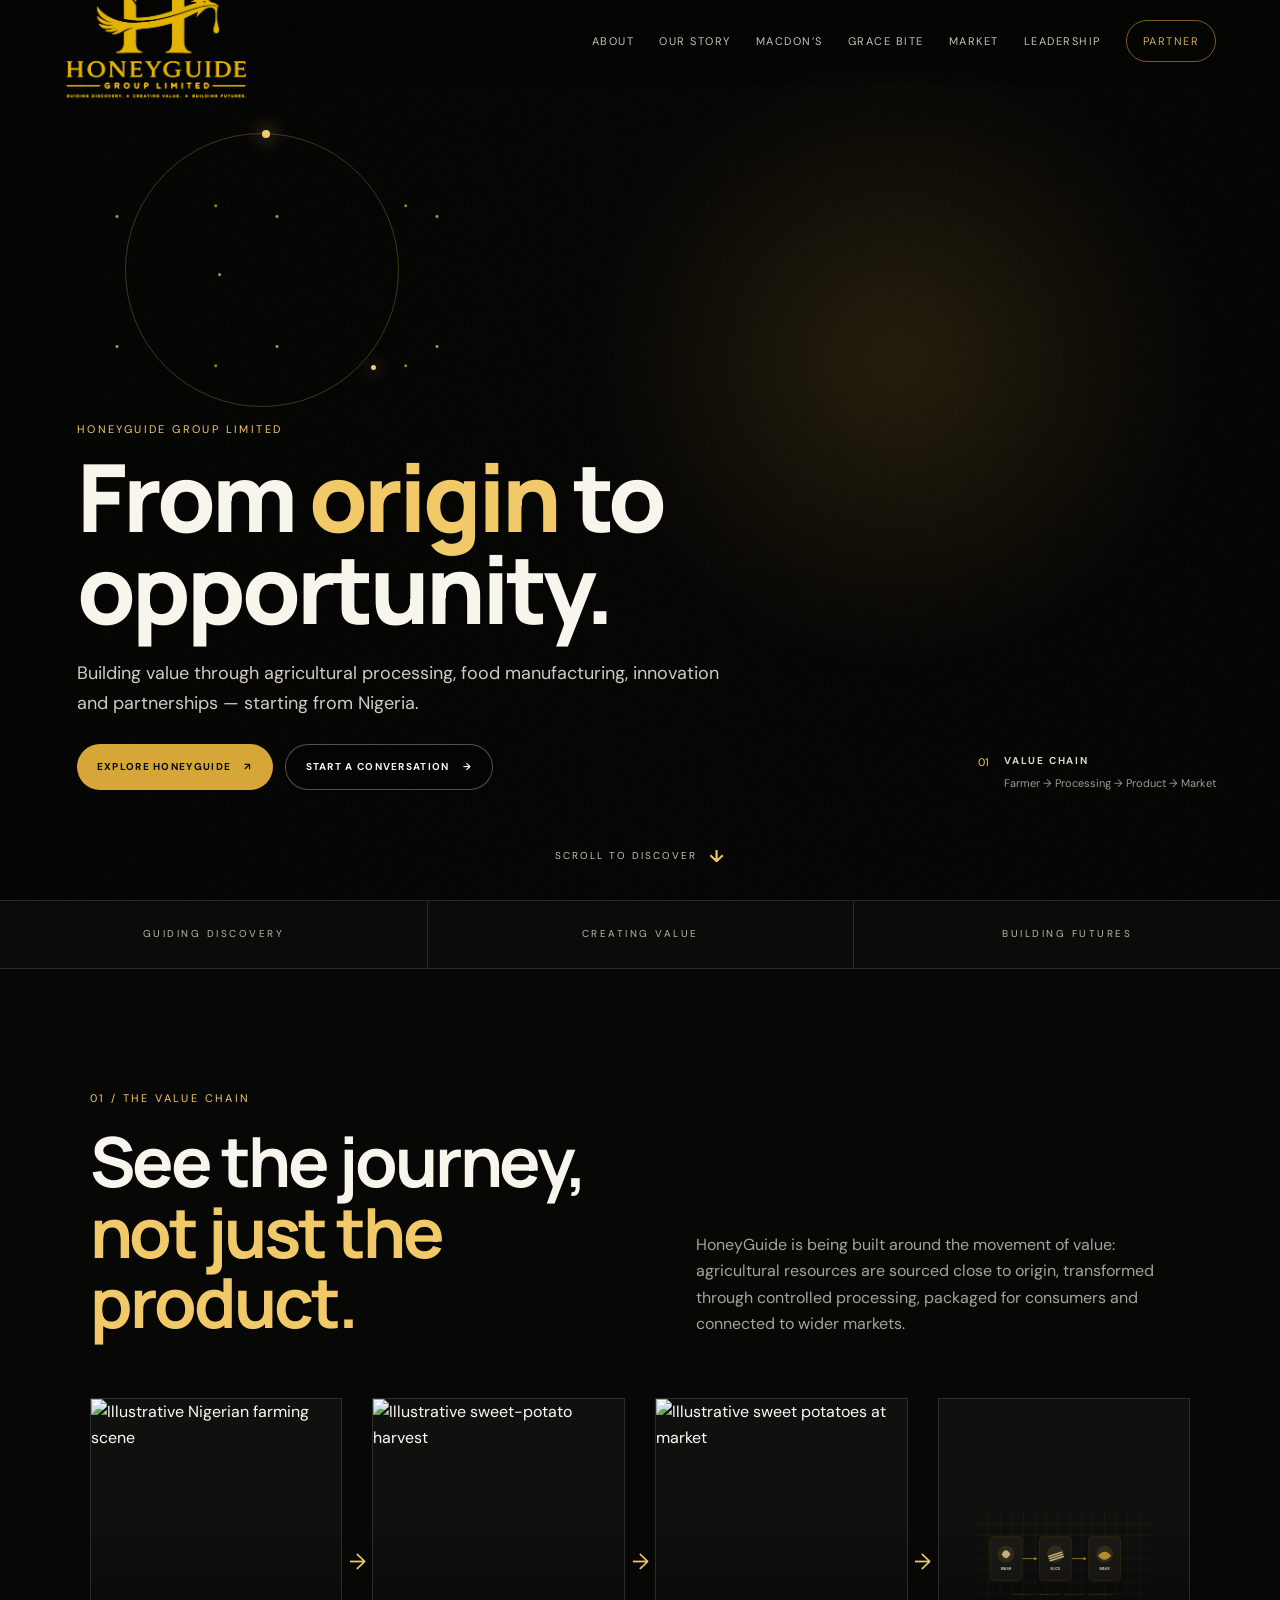
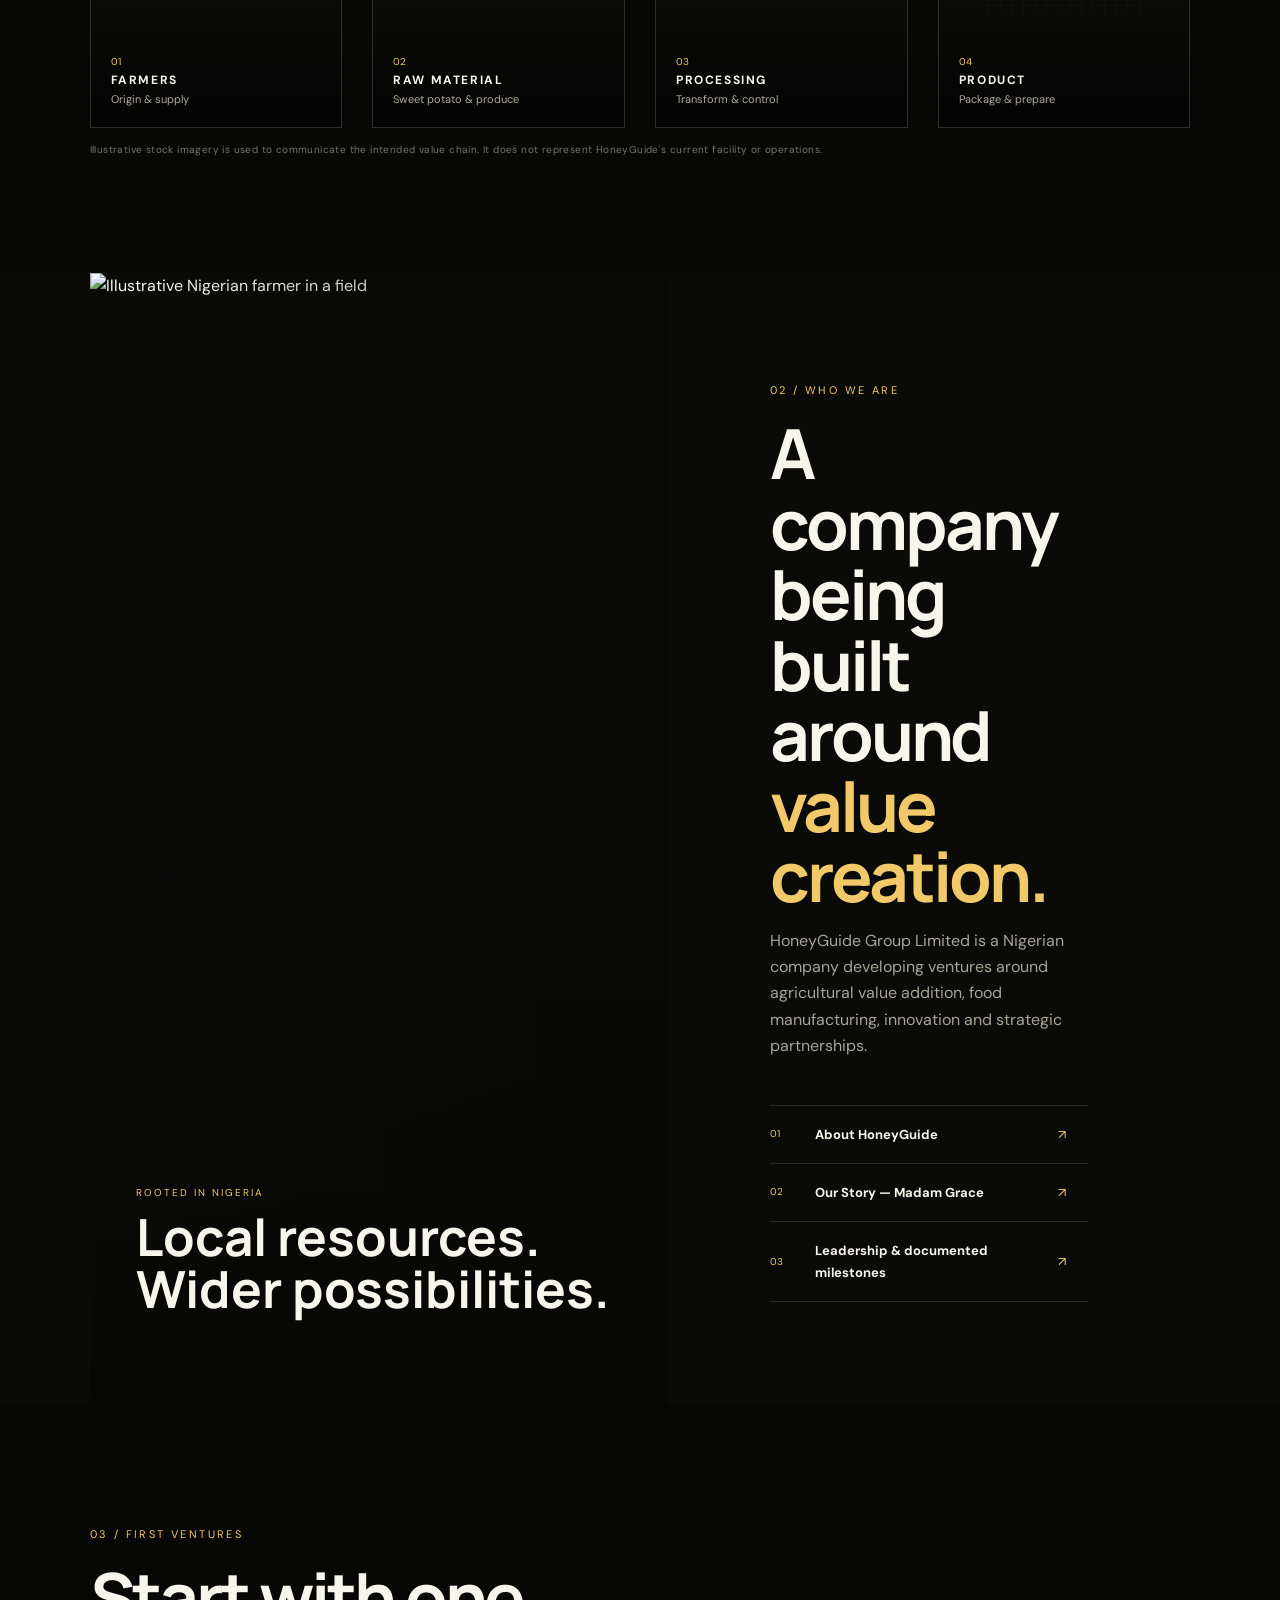
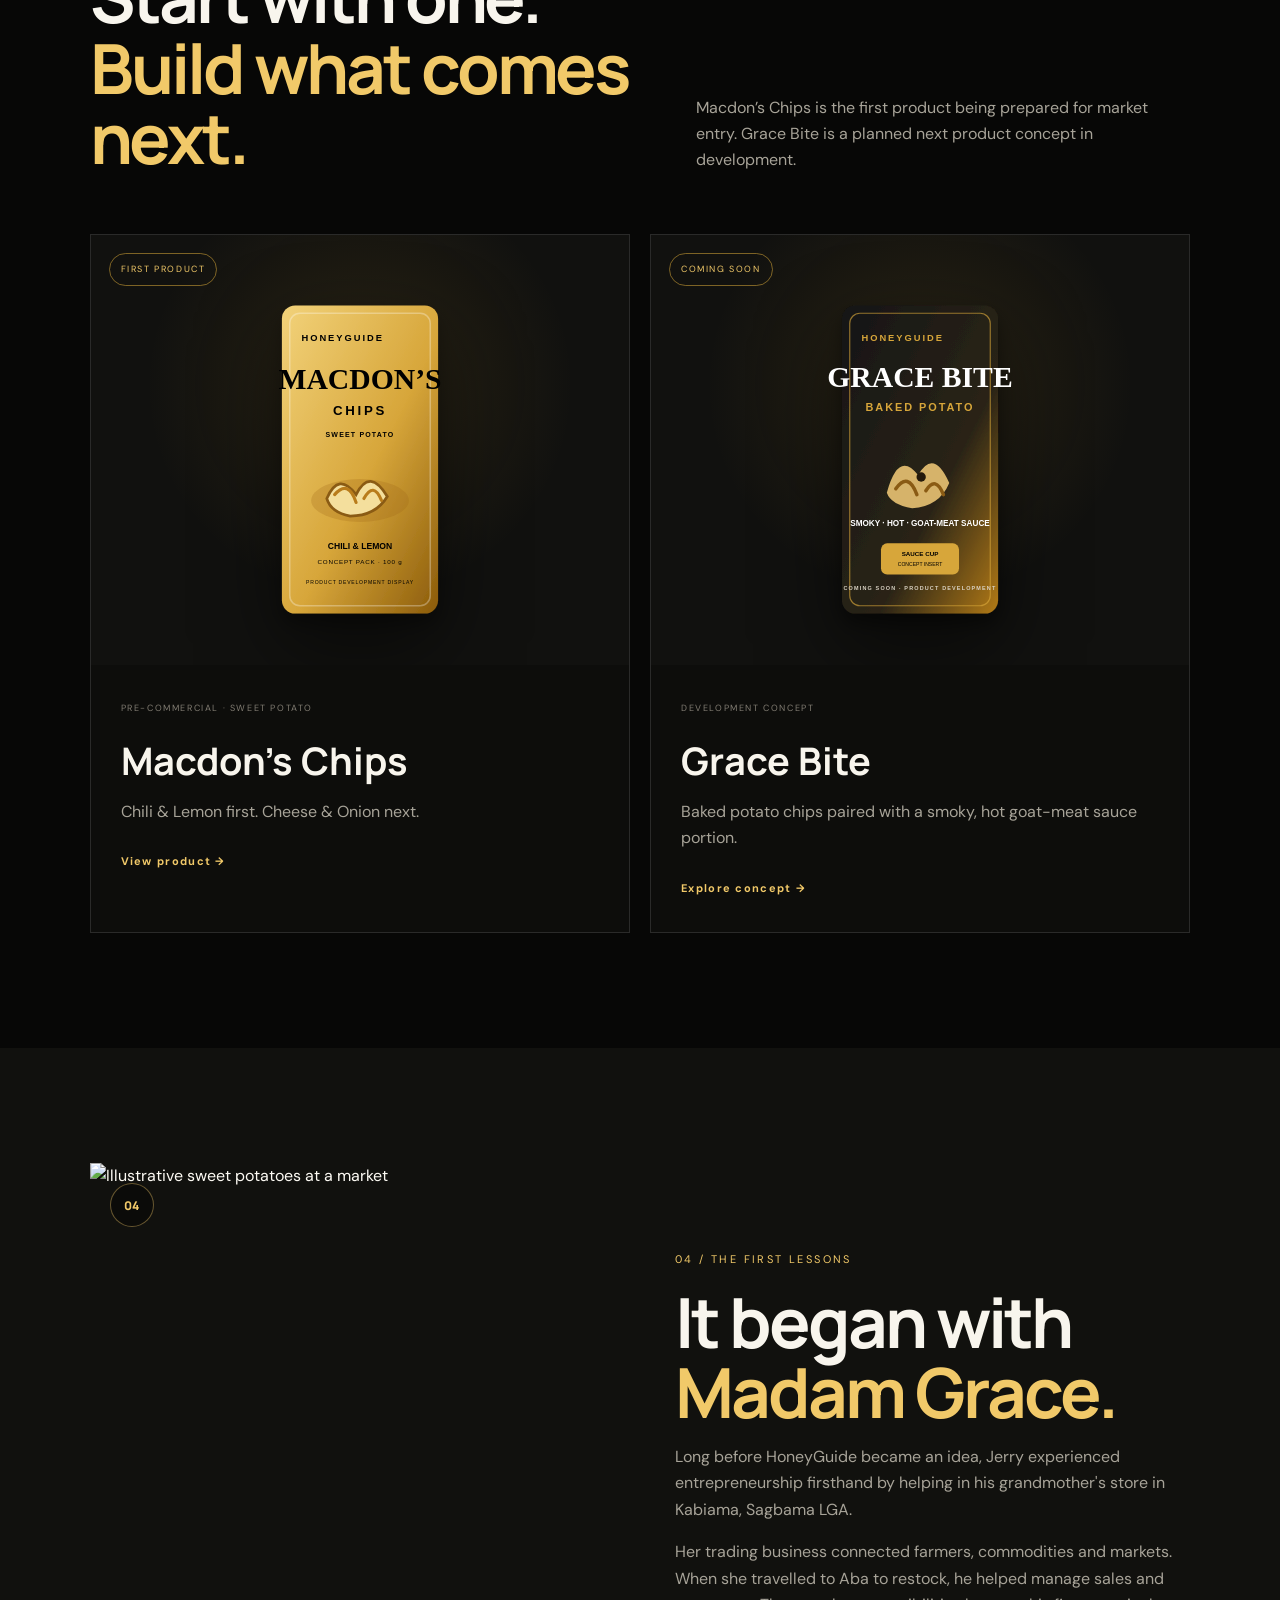
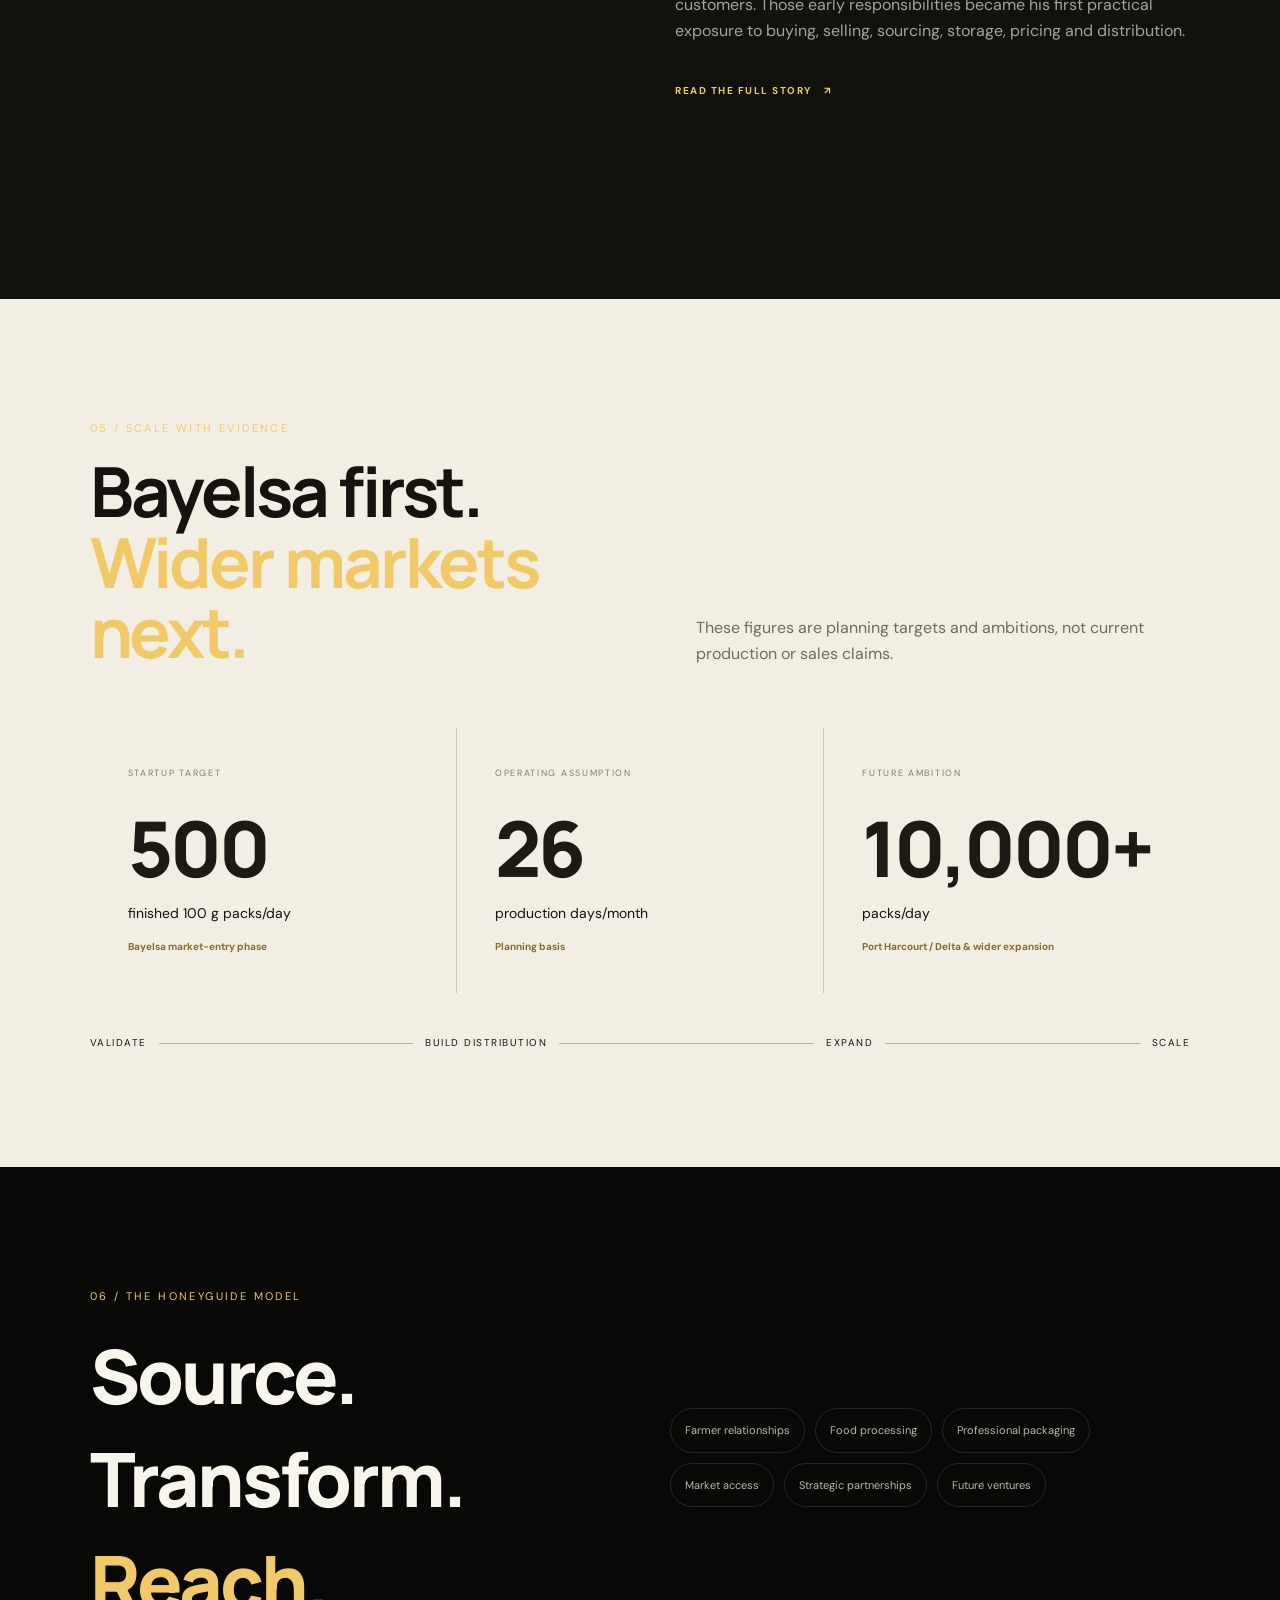
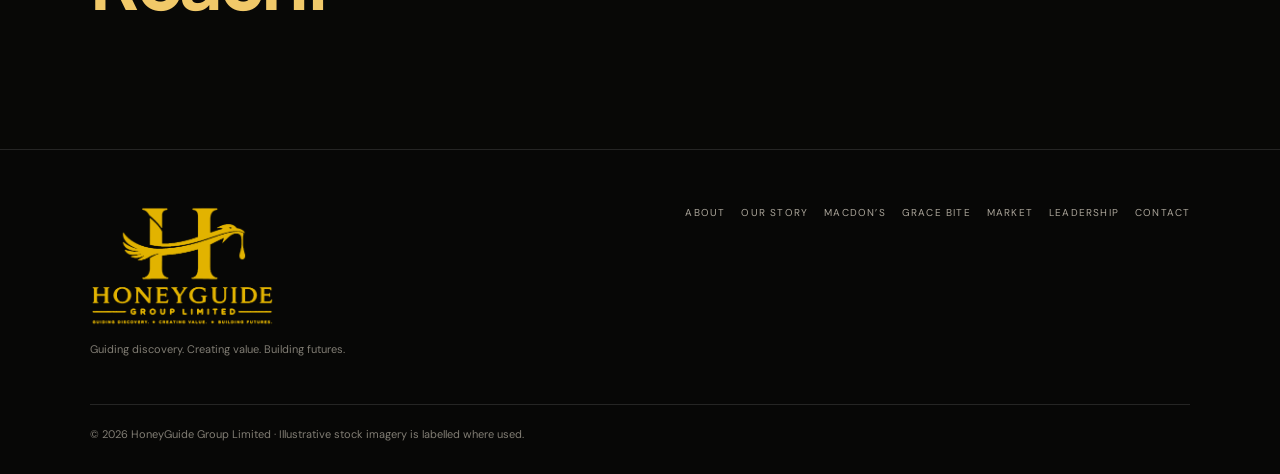
==== index.html @ 980531fb "Add files via upload" ====
<!doctype html>
<html lang="en">
<head>
<meta charset="utf-8"><meta name="viewport" content="width=device-width,initial-scale=1">
<meta name="theme-color" content="#070706">
<meta name="description" content="HoneyGuide Group Limited — agricultural value addition, food manufacturing, innovation and strategic partnerships from Nigeria.">
<title>HoneyGuide Group Limited | Guiding Discovery. Creating Value.</title>
<link rel="preconnect" href="https://fonts.googleapis.com"><link rel="preconnect" href="https://fonts.gstatic.com" crossorigin>
<link href="https://fonts.googleapis.com/css2?family=DM+Sans:wght@400;500;600;700&family=Manrope:wght@500;600;700;800&display=swap" rel="stylesheet">
<link rel="stylesheet" href="style.css"><script defer src="script.js"></script>
</head>
<body>
<div class="progress" id="progress"></div>
<header class="site-header">
  <a class="brand" href="index.html" aria-label="HoneyGuide Group home"><img src="assets/honeyguide-logo-transparent.png" alt="HoneyGuide Group logo"></a>
  <button class="menu-toggle" aria-expanded="false" aria-controls="mainNav"><span></span><span></span><span></span><b>Menu</b></button>
  <nav id="mainNav" class="nav">
    <a href="pages/about.html">About</a><a href="pages/story.html">Our Story</a><a href="pages/macdons.html">Macdon’s</a><a href="pages/grace-bite.html">Grace Bite</a><a href="pages/market.html">Market</a><a href="pages/leadership.html">Leadership</a><a class="nav-cta" href="pages/contact.html">Partner</a>
  </nav>
</header>
<main>
<section class="hero" id="home">
  <video class="hero-video" autoplay muted loop playsinline poster="https://images.pexels.com/photos/9798994/pexels-photo-9798994.jpeg?auto=compress&cs=tinysrgb&w=1600"><source src="https://videos.pexels.com/video-files/6280678/6280678-uhd_3840_2160_30fps.mp4" type="video/mp4"></video>
  <div class="hero-video-overlay"></div><div class="hero-grain"></div>
  <div class="hero-content">
    <div class="hero-logo-stage" aria-label="HoneyGuide logo animation">
      <div class="logo-particles"></div><div class="logo-ring"></div>
      <img class="hero-logo" src="assets/honeyguide-logo-transparent.png" alt="HoneyGuide Group">
      <div class="logo-shine"></div>
    </div>
    <div class="hero-kicker">HONEYGUIDE GROUP LIMITED</div>
    <h1>From <span>origin</span> to opportunity.</h1>
    <p>Building value through agricultural processing, food manufacturing, innovation and partnerships — starting from Nigeria.</p>
    <div class="hero-actions"><a class="btn btn-gold" href="pages/about.html">Explore HoneyGuide <b>↗</b></a><a class="btn btn-outline" href="pages/contact.html">Start a conversation <b>→</b></a></div>
  </div>
  <div class="hero-side-note"><span>01</span><div><b>VALUE CHAIN</b><small>Farmer → Processing → Product → Market</small></div></div>
  <a class="scroll-cue" href="#value-chain">Scroll to discover <b>↓</b></a>
</section>

<section class="intro-strip">
  <div class="strip-word">GUIDING DISCOVERY</div><div class="strip-word">CREATING VALUE</div><div class="strip-word">BUILDING FUTURES</div>
</section>

<section class="section value-chain" id="value-chain">
  <div class="section-head"><div><span class="eyebrow">01 / THE VALUE CHAIN</span><h2>See the journey,<br><em>not just the product.</em></h2></div><p>HoneyGuide is being built around the movement of value: agricultural resources are sourced close to origin, transformed through controlled processing, packaged for consumers and connected to wider markets.</p></div>
  <div class="image-flow">
    <article class="flow-card"><img src="https://images.pexels.com/photos/14314165/pexels-photo-14314165.jpeg?auto=compress&cs=tinysrgb&w=1600" alt="Illustrative Nigerian farming scene"><div class="flow-label"><span>01</span><b>FARMERS</b><small>Origin & supply</small></div></article>
    <div class="flow-arrow">→</div>
    <article class="flow-card"><img src="https://images.pexels.com/photos/9798994/pexels-photo-9798994.jpeg?auto=compress&cs=tinysrgb&w=1600" alt="Illustrative sweet-potato harvest"><div class="flow-label"><span>02</span><b>RAW MATERIAL</b><small>Sweet potato & produce</small></div></article>
    <div class="flow-arrow">→</div>
    <article class="flow-card"><img src="https://images.pexels.com/photos/36096910/pexels-photo-36096910.jpeg?auto=compress&cs=tinysrgb&w=1600" alt="Illustrative sweet potatoes at market"><div class="flow-label"><span>03</span><b>PROCESSING</b><small>Transform & control</small></div></article>
    <div class="flow-arrow">→</div>
    <article class="flow-card process-art"><img src="assets/process-line.svg" alt="HoneyGuide illustrative processing pathway"><div class="flow-label"><span>04</span><b>PRODUCT</b><small>Package & prepare</small></div></article>
  </div>
  <div class="image-note">Illustrative stock imagery is used to communicate the intended value chain. It does not represent HoneyGuide's current facility or operations.</div>
</section>

<section class="section dark-split">
  <div class="photo-panel"><img src="https://images.pexels.com/photos/34411658/pexels-photo-34411658.jpeg?auto=compress&cs=tinysrgb&w=1600" alt="Illustrative Nigerian farmer in a field"><div class="photo-shade"></div><div class="photo-caption"><span>ROOTED IN NIGERIA</span><strong>Local resources.<br>Wider possibilities.</strong></div></div>
  <div class="split-copy"><span class="eyebrow">02 / WHO WE ARE</span><h2>A company being built around <em>value creation.</em></h2><p>HoneyGuide Group Limited is a Nigerian company developing ventures around agricultural value addition, food manufacturing, innovation and strategic partnerships.</p><div class="mini-links"><a href="pages/about.html"><span>01</span><b>About HoneyGuide</b><i>↗</i></a><a href="pages/story.html"><span>02</span><b>Our Story — Madam Grace</b><i>↗</i></a><a href="pages/leadership.html"><span>03</span><b>Leadership & documented milestones</b><i>↗</i></a></div></div>
</section>

<section class="section venture-preview">
  <div class="section-head"><div><span class="eyebrow">03 / FIRST VENTURES</span><h2>Start with one.<br><em>Build what comes next.</em></h2></div><p>Macdon’s Chips is the first product being prepared for market entry. Grace Bite is a planned next product concept in development.</p></div>
  <div class="venture-grid">
    <a class="venture-card macdon" href="pages/macdons.html"><div class="venture-media"><img src="assets/macdons-pack.svg" alt="Macdon’s Chips sweet-potato concept pack"><span>FIRST PRODUCT</span></div><div class="venture-body"><small>PRE-COMMERCIAL · SWEET POTATO</small><h3>Macdon’s Chips</h3><p>Chili & Lemon first. Cheese & Onion next.</p><b>View product →</b></div></a>
    <a class="venture-card grace" href="pages/grace-bite.html"><div class="venture-media"><img src="assets/grace-bite-pack.svg" alt="Grace Bite baked potato and smoky hot goat-meat sauce concept"><span>COMING SOON</span></div><div class="venture-body"><small>DEVELOPMENT CONCEPT</small><h3>Grace Bite</h3><p>Baked potato chips paired with a smoky, hot goat-meat sauce portion.</p><b>Explore concept →</b></div></a>
  </div>
</section>

<section class="section story-preview">
  <div class="story-photo"><img src="https://images.pexels.com/photos/36096910/pexels-photo-36096910.jpeg?auto=compress&cs=tinysrgb&w=1600" alt="Illustrative sweet potatoes at a market"><div class="story-number">04</div></div>
  <div class="story-preview-copy"><span class="eyebrow">04 / THE FIRST LESSONS</span><h2>It began with <em>Madam Grace.</em></h2><p>Long before HoneyGuide became an idea, Jerry experienced entrepreneurship firsthand by helping in his grandmother's store in Kabiama, Sagbama LGA.</p><p>Her trading business connected farmers, commodities and markets. When she travelled to Aba to restock, he helped manage sales and customers. Those early responsibilities became his first practical exposure to buying, selling, sourcing, storage, pricing and distribution.</p><a class="text-link" href="pages/story.html">Read the full story <b>↗</b></a></div>
</section>

<section class="section scale-section">
  <div class="section-head"><div><span class="eyebrow">05 / SCALE WITH EVIDENCE</span><h2>Bayelsa first.<br><em>Wider markets next.</em></h2></div><p>These figures are planning targets and ambitions, not current production or sales claims.</p></div>
  <div class="metrics"><div><small>STARTUP TARGET</small><strong>500</strong><span>finished 100 g packs/day</span><b>Bayelsa market-entry phase</b></div><div><small>OPERATING ASSUMPTION</small><strong>26</strong><span>production days/month</span><b>Planning basis</b></div><div><small>FUTURE AMBITION</small><strong>10,000+</strong><span>packs/day</span><b>Port Harcourt / Delta & wider expansion</b></div></div>
  <div class="scale-rail"><span>Validate</span><i></i><span>Build distribution</span><i></i><span>Expand</span><i></i><span>Scale</span></div>
</section>

<section class="section impact-band">
  <div><span class="eyebrow">06 / THE HONEYGUIDE MODEL</span><h2>Source. Transform. <em>Reach.</em></h2></div>
  <div class="impact-points"><span>Farmer relationships</span><span>Food processing</span><span>Professional packaging</span><span>Market access</span><span>Strategic partnerships</span><span>Future ventures</span></div>
</section>
</main>
<footer class="footer"><div><img src="assets/honeyguide-logo-transparent.png" alt="HoneyGuide Group"><p>Guiding discovery. Creating value. Building futures.</p></div><nav><a href="pages/about.html">About</a><a href="pages/story.html">Our Story</a><a href="pages/macdons.html">Macdon’s</a><a href="pages/grace-bite.html">Grace Bite</a><a href="pages/market.html">Market</a><a href="pages/leadership.html">Leadership</a><a href="pages/contact.html">Contact</a></nav><small>© 2026 HoneyGuide Group Limited · Illustrative stock imagery is labelled where used.</small></footer>
</body></html>
---- style.css ----
:root{--black:#070706;--black2:#0d0d0b;--gold:#d6a638;--gold2:#f1c969;--cream:#f3eee3;--muted:#a7a398;--line:rgba(255,255,255,.12);--sans:'DM Sans',Arial,sans-serif;--display:'Manrope',Arial,sans-serif}*{box-sizing:border-box}html{scroll-behavior:smooth;overflow-x:hidden}body{margin:0;background:var(--black);color:#f8f5ed;font-family:var(--sans);line-height:1.65;overflow-x:hidden}body:has(.hero){min-width:320px}a{color:inherit;text-decoration:none}img,video{max-width:100%;display:block}.progress{position:fixed;z-index:100;top:0;left:0;width:0;height:2px;background:var(--gold2)}.site-header{position:fixed;z-index:90;inset:0 0 auto;height:82px;padding:14px clamp(20px,5vw,80px);display:flex;align-items:center;justify-content:space-between;background:linear-gradient(180deg,rgba(4,4,3,.94),rgba(4,4,3,.52),transparent);backdrop-filter:blur(10px)}.brand{display:flex;align-items:center}.brand img{width:185px;height:auto;filter:brightness(0) saturate(100%) invert(71%) sepia(58%) saturate(710%) hue-rotate(2deg) brightness(91%)}.nav{display:flex;align-items:center;gap:25px;font-size:11px;letter-spacing:1.5px;text-transform:uppercase}.nav a{color:#e8e2d6;opacity:.86;transition:.25s}.nav a:hover{color:var(--gold2);opacity:1}.nav-cta{border:1px solid rgba(214,166,56,.65);padding:11px 16px;border-radius:999px;color:var(--gold2)!important}.menu-toggle{display:none;background:transparent;border:0;color:#fff}.menu-toggle span{display:block;width:25px;height:2px;background:#fff;margin:5px}.menu-toggle b{font:500 10px var(--sans);letter-spacing:1px;text-transform:uppercase}.hero{min-height:100svh;position:relative;display:grid;place-items:center;overflow:hidden;background:#050504}.hero-video{position:absolute;inset:0;width:100%;height:100%;object-fit:cover;filter:brightness(.42) saturate(.65) contrast(1.1);transform:scale(1.04);animation:heroZoom 16s ease-in-out infinite alternate}.hero-video-overlay{position:absolute;inset:0;background:radial-gradient(circle at 70% 40%,rgba(214,166,56,.15),transparent 30%),linear-gradient(90deg,rgba(4,4,3,.92),rgba(4,4,3,.56) 48%,rgba(4,4,3,.78));}.hero-grain{position:absolute;inset:0;opacity:.12;background-image:url("data:image/svg+xml,%3Csvg xmlns='http://www.w3.org/2000/svg' width='120' height='120'%3E%3Cfilter id='n'%3E%3CfeTurbulence baseFrequency='.75' numOctaves='3' stitchTiles='stitch'/%3E%3C/filter%3E%3Crect width='100%25' height='100%25' filter='url(%23n)' opacity='.3'/%3E%3C/svg%3E")}.hero-content{position:relative;z-index:3;width:min(1180px,88vw);padding:125px 0 90px}.hero-logo-stage{position:relative;width:min(370px,62vw);margin:0 0 25px;aspect-ratio:1.48;display:grid;place-items:center}.hero-logo{width:100%;height:auto;filter:brightness(0) saturate(100%) invert(71%) sepia(58%) saturate(710%) hue-rotate(2deg) brightness(91%) drop-shadow(0 0 28px rgba(214,166,56,.22));opacity:0;clip-path:inset(0 100% 0 0);animation:logoReveal 2.2s cubic-bezier(.16,1,.3,1) .45s forwards}.logo-ring{position:absolute;width:74%;aspect-ratio:1;border:1px solid rgba(241,201,105,.25);border-radius:50%;animation:ringDraw 2.4s ease-out forwards,ringSpin 14s linear 2.4s infinite}.logo-ring:before,.logo-ring:after{content:"";position:absolute;width:8px;height:8px;border-radius:50%;background:var(--gold2);box-shadow:0 0 18px var(--gold2)}.logo-ring:before{top:-4px;left:50%}.logo-ring:after{bottom:13%;right:8%;width:5px;height:5px}.logo-shine{position:absolute;width:12%;height:160%;background:linear-gradient(90deg,transparent,rgba(255,239,178,.8),transparent);filter:blur(2px);transform:rotate(18deg) translateX(-700%);animation:shine 2.7s ease-in-out 2.2s forwards}.logo-particles{position:absolute;inset:0;background:radial-gradient(circle at 25% 55%,var(--gold2) 0 1px,transparent 2px),radial-gradient(circle at 73% 38%,var(--gold) 0 1px,transparent 2px),radial-gradient(circle at 62% 72%,var(--gold2) 0 1px,transparent 2px);background-size:160px 130px,190px 160px,230px 180px;opacity:.7;animation:particles 4s ease-in-out infinite}.hero-kicker,.eyebrow{font-size:11px;letter-spacing:2.4px;text-transform:uppercase;color:var(--gold2)}.hero-kicker{margin-bottom:12px}.hero h1{font-family:var(--display);font-size:clamp(44px,7.4vw,94px);line-height:.98;letter-spacing:-4px;margin:0;max-width:900px;font-weight:800}.hero h1 span{color:var(--gold2)}.hero p{font-size:18px;color:#d1ccc1;max-width:650px;margin:25px 0}.hero-actions{display:flex;gap:12px;flex-wrap:wrap}.btn{display:inline-flex;align-items:center;gap:13px;padding:14px 20px;border-radius:999px;text-transform:uppercase;letter-spacing:1.3px;font-size:10px;font-weight:700}.btn-gold{background:var(--gold);color:#0a0906}.btn-outline{border:1px solid rgba(255,255,255,.3);background:rgba(0,0,0,.18)}.hero-side-note{position:absolute;z-index:3;right:5vw;bottom:12vh;display:flex;gap:15px;align-items:flex-start;color:#ddd7ca}.hero-side-note>span{font-size:11px;color:var(--gold2)}.hero-side-note b,.hero-side-note small{display:block}.hero-side-note b{font-size:10px;letter-spacing:1.8px}.hero-side-note small{color:#9e9a91;font-size:11px;margin-top:4px}.scroll-cue{position:absolute;z-index:4;bottom:30px;left:50%;transform:translateX(-50%);font-size:10px;text-transform:uppercase;letter-spacing:2px;color:#c8c1b4;display:flex;gap:12px;align-items:center}.scroll-cue b{color:var(--gold2);font-size:17px;animation:bounce 1.6s infinite}.intro-strip{display:grid;grid-template-columns:repeat(3,1fr);border-block:1px solid var(--line);background:#0b0b09}.strip-word{padding:25px 5vw;text-align:center;color:#bdb7a9;font-size:10px;letter-spacing:2.5px}.strip-word+ .strip-word{border-left:1px solid var(--line)}.section{padding:clamp(75px,9vw,140px) clamp(22px,7vw,100px)}.section-head{display:grid;grid-template-columns:1.05fr .95fr;gap:60px;align-items:end;margin-bottom:60px}.section-head h2,.split-copy h2,.story-preview-copy h2{font-family:var(--display);font-size:clamp(38px,5.4vw,72px);line-height:1.02;letter-spacing:-3px;margin:16px 0 0}.section-head h2 em,.split-copy h2 em,.story-preview-copy h2 em{font-style:normal;color:var(--gold2)}.section-head>p{color:var(--muted);max-width:680px;margin:0}.image-flow{display:grid;grid-template-columns:1fr 30px 1fr 30px 1fr 30px 1fr;align-items:center;gap:0}.flow-card{position:relative;min-width:0;height:330px;overflow:hidden;border:1px solid var(--line);background:#10100e}.flow-card img{width:100%;height:100%;object-fit:cover;filter:saturate(.82) contrast(1.05)}.flow-card:after{content:"";position:absolute;inset:0;background:linear-gradient(180deg,transparent 35%,rgba(0,0,0,.85))}.flow-card.process-art img{padding:38px;object-fit:contain;background:#10100e;filter:none}.flow-label{position:absolute;z-index:2;left:20px;right:20px;bottom:18px}.flow-label span,.flow-label b,.flow-label small{display:block}.flow-label span{color:var(--gold2);font-size:10px}.flow-label b{font-size:12px;letter-spacing:1.6px}.flow-label small{color:#b0ab9e;font-size:11px}.flow-arrow{font-size:22px;text-align:center;color:var(--gold2)}.image-note{font-size:10px;color:#79756d;letter-spacing:.4px;margin-top:14px}.dark-split{display:grid;grid-template-columns:1.05fr .95fr;gap:0;padding-block:0;background:#0a0a08}.photo-panel{min-height:650px;position:relative;overflow:hidden}.photo-panel img{width:100%;height:100%;object-fit:cover;filter:grayscale(.15) saturate(.75) contrast(1.1)}.photo-shade{position:absolute;inset:0;background:linear-gradient(90deg,transparent,rgba(7,7,6,.45)),linear-gradient(0deg,rgba(7,7,6,.8),transparent 50%)}.photo-caption{position:absolute;left:8%;bottom:8%;z-index:2}.photo-caption span{display:block;color:var(--gold2);font-size:10px;letter-spacing:2px}.photo-caption strong{display:block;font-family:var(--display);font-size:clamp(30px,4vw,56px);line-height:1.02;margin-top:8px}.split-copy{padding:clamp(60px,8vw,120px)}.split-copy>p{max-width:620px;color:var(--muted);font-size:16px}.mini-links{margin-top:45px;border-top:1px solid var(--line)}.mini-links a{display:grid;grid-template-columns:45px 1fr 30px;align-items:center;padding:18px 0;border-bottom:1px solid var(--line);font-size:13px}.mini-links span{color:var(--gold2);font-size:10px}.mini-links i{font-style:normal;color:var(--gold2)}.venture-grid{display:grid;grid-template-columns:1fr 1fr;gap:20px}.venture-card{border:1px solid var(--line);background:#0d0d0b;transition:transform .35s,border-color .35s}.venture-card:hover{transform:translateY(-7px);border-color:rgba(214,166,56,.55)}.venture-media{height:430px;position:relative;display:grid;place-items:center;overflow:hidden;background:radial-gradient(circle at 50% 35%,rgba(214,166,56,.13),transparent 55%),#11110f}.venture-media img{width:65%;height:78%;object-fit:contain;filter:drop-shadow(0 30px 40px rgba(0,0,0,.5));transition:transform .5s}.venture-card:hover .venture-media img{transform:scale(1.05) rotate(-1deg)}.venture-media span{position:absolute;top:18px;left:18px;border:1px solid rgba(214,166,56,.55);padding:8px 11px;border-radius:999px;color:var(--gold2);font-size:9px;letter-spacing:1.6px}.venture-body{padding:28px 30px 32px}.venture-body small{color:#817c72;letter-spacing:1.6px;font-size:9px}.venture-body h3{font-family:var(--display);font-size:38px;margin:10px 0 7px}.venture-body p{color:var(--muted);margin:0 0 22px}.venture-body>b{font-size:11px;color:var(--gold2);letter-spacing:1.3px}.story-preview{display:grid;grid-template-columns:1fr 1fr;gap:70px;align-items:center;background:#11110e}.story-photo{position:relative;height:620px;overflow:hidden}.story-photo img{width:100%;height:100%;object-fit:cover;filter:saturate(.8) contrast(1.05)}.story-number{position:absolute;top:20px;left:20px;color:var(--gold2);font:800 12px var(--display);border:1px solid rgba(241,201,105,.4);border-radius:50%;width:44px;height:44px;display:grid;place-items:center;background:rgba(0,0,0,.35)}.story-preview-copy>p{color:var(--muted);max-width:620px}.text-link{display:inline-flex;gap:12px;color:var(--gold2);text-transform:uppercase;letter-spacing:1.5px;font-size:10px;font-weight:700;margin-top:22px}.scale-section{background:var(--cream);color:#14130f}.scale-section .section-head>p{color:#6f6b62}.metrics{display:grid;grid-template-columns:repeat(3,1fr);gap:1px;background:#cfc6b5}.metrics>div{background:var(--cream);padding:38px}.metrics small{display:block;color:#817b70;font-size:9px;letter-spacing:1.7px}.metrics strong{display:block;font:800 clamp(50px,6vw,78px) var(--display);color:#1c1a15;letter-spacing:-3px;margin:15px 0 2px}.metrics span,.metrics b{display:block}.metrics span{font-size:14px}.metrics b{font-size:10px;color:#8a6b26;margin-top:13px}.scale-rail{display:flex;align-items:center;gap:12px;margin-top:42px;font-size:10px;text-transform:uppercase;letter-spacing:1.5px}.scale-rail i{height:1px;background:#b9ad98;flex:1}.impact-band{display:grid;grid-template-columns:1fr 1fr;gap:60px;background:#080806}.impact-band h2{font:800 clamp(42px,6vw,75px) var(--display);letter-spacing:-3px;margin:16px 0 0}.impact-band h2 em{font-style:normal;color:var(--gold2)}.impact-points{display:flex;flex-wrap:wrap;gap:10px;align-content:center}.impact-points span{border:1px solid var(--line);padding:12px 14px;border-radius:999px;color:#bdb7aa;font-size:11px}.footer{padding:55px clamp(22px,7vw,100px) 30px;border-top:1px solid var(--line);display:grid;grid-template-columns:1fr 1fr;gap:35px}.footer img{width:185px;filter:brightness(0) saturate(100%) invert(71%) sepia(58%) saturate(710%) hue-rotate(2deg) brightness(91%)}.footer p,.footer small{color:#817d74;font-size:11px}.footer nav{display:flex;flex-wrap:wrap;gap:16px;justify-content:flex-end;align-content:start}.footer nav a{font-size:10px;text-transform:uppercase;letter-spacing:1.2px;color:#aaa499}.footer small{grid-column:1/-1;border-top:1px solid var(--line);padding-top:20px}.reveal{opacity:0;transform:translateY(22px);transition:.8s cubic-bezier(.2,.8,.2,1)}.reveal.in{opacity:1;transform:none}@keyframes logoReveal{0%{opacity:0;clip-path:inset(0 100% 0 0);transform:translateX(-18px) scale(.94)}65%{opacity:1;clip-path:inset(0 0 0 0);transform:translateX(3px) scale(1.01)}100%{opacity:1;transform:none}}@keyframes ringDraw{from{transform:scale(.4);opacity:0}to{transform:scale(1);opacity:1}}@keyframes ringSpin{to{transform:rotate(360deg)}}@keyframes shine{0%{transform:rotate(18deg) translateX(-700%);opacity:0}25%{opacity:1}70%{opacity:.5}100%{transform:rotate(18deg) translateX(700%);opacity:0}}@keyframes particles{50%{transform:translate(8px,-10px) scale(1.08);opacity:1}}@keyframes heroZoom{to{transform:scale(1.09)}}@keyframes bounce{50%{transform:translateY(5px)}}@media(max-width:980px){.nav{display:none;position:absolute;top:70px;left:0;right:0;padding:24px 6vw;background:rgba(7,7,6,.98);flex-direction:column;align-items:flex-start;border-bottom:1px solid var(--line)}.nav.open{display:flex}.menu-toggle{display:block}.brand img{width:150px}.hero-content{padding-top:110px}.hero h1{letter-spacing:-2px}.hero-side-note{display:none}.section-head,.dark-split,.story-preview,.impact-band{grid-template-columns:1fr}.image-flow{grid-template-columns:1fr 1fr;gap:14px}.flow-arrow{display:none}.flow-card{height:280px}.venture-grid,.metrics{grid-template-columns:1fr}.photo-panel{min-height:480px}.story-photo{height:450px}.footer{grid-template-columns:1fr}.footer nav{justify-content:flex-start}}@media(max-width:620px){.hero-logo-stage{width:270px}.hero h1{font-size:44px}.hero p{font-size:16px}.hero-actions{flex-direction:column;align-items:flex-start}.intro-strip{grid-template-columns:1fr}.strip-word{padding:15px}.strip-word+.strip-word{border-left:0;border-top:1px solid var(--line)}.image-flow{grid-template-columns:1fr}.flow-card{height:320px}.section{padding:75px 22px}.section-head{gap:25px;margin-bottom:40px}.section-head h2,.split-copy h2,.story-preview-copy h2{letter-spacing:-1.8px}.venture-media{height:360px}.venture-media img{width:75%}.metrics>div{padding:30px}.scale-rail{flex-direction:column;align-items:flex-start}.scale-rail i{width:1px;height:24px;flex:none;margin-left:5px}.footer{padding-inline:22px}}
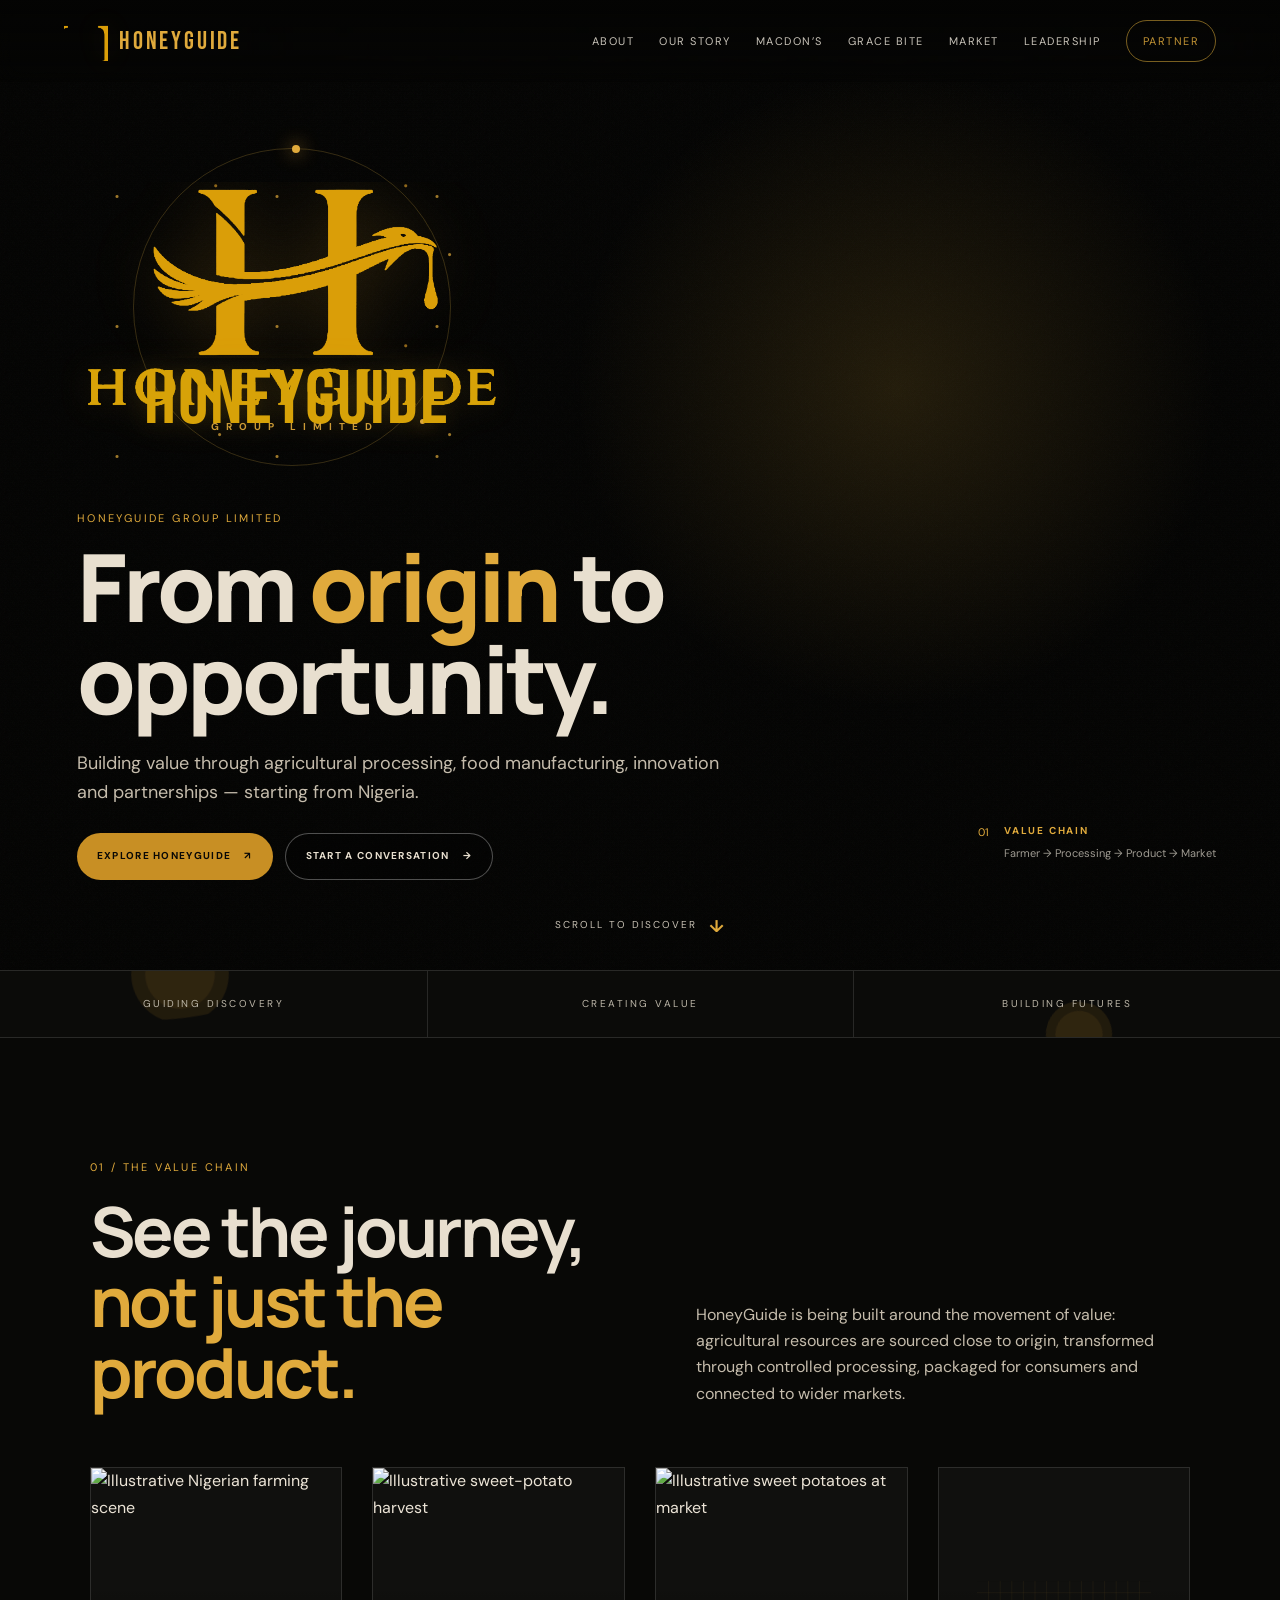
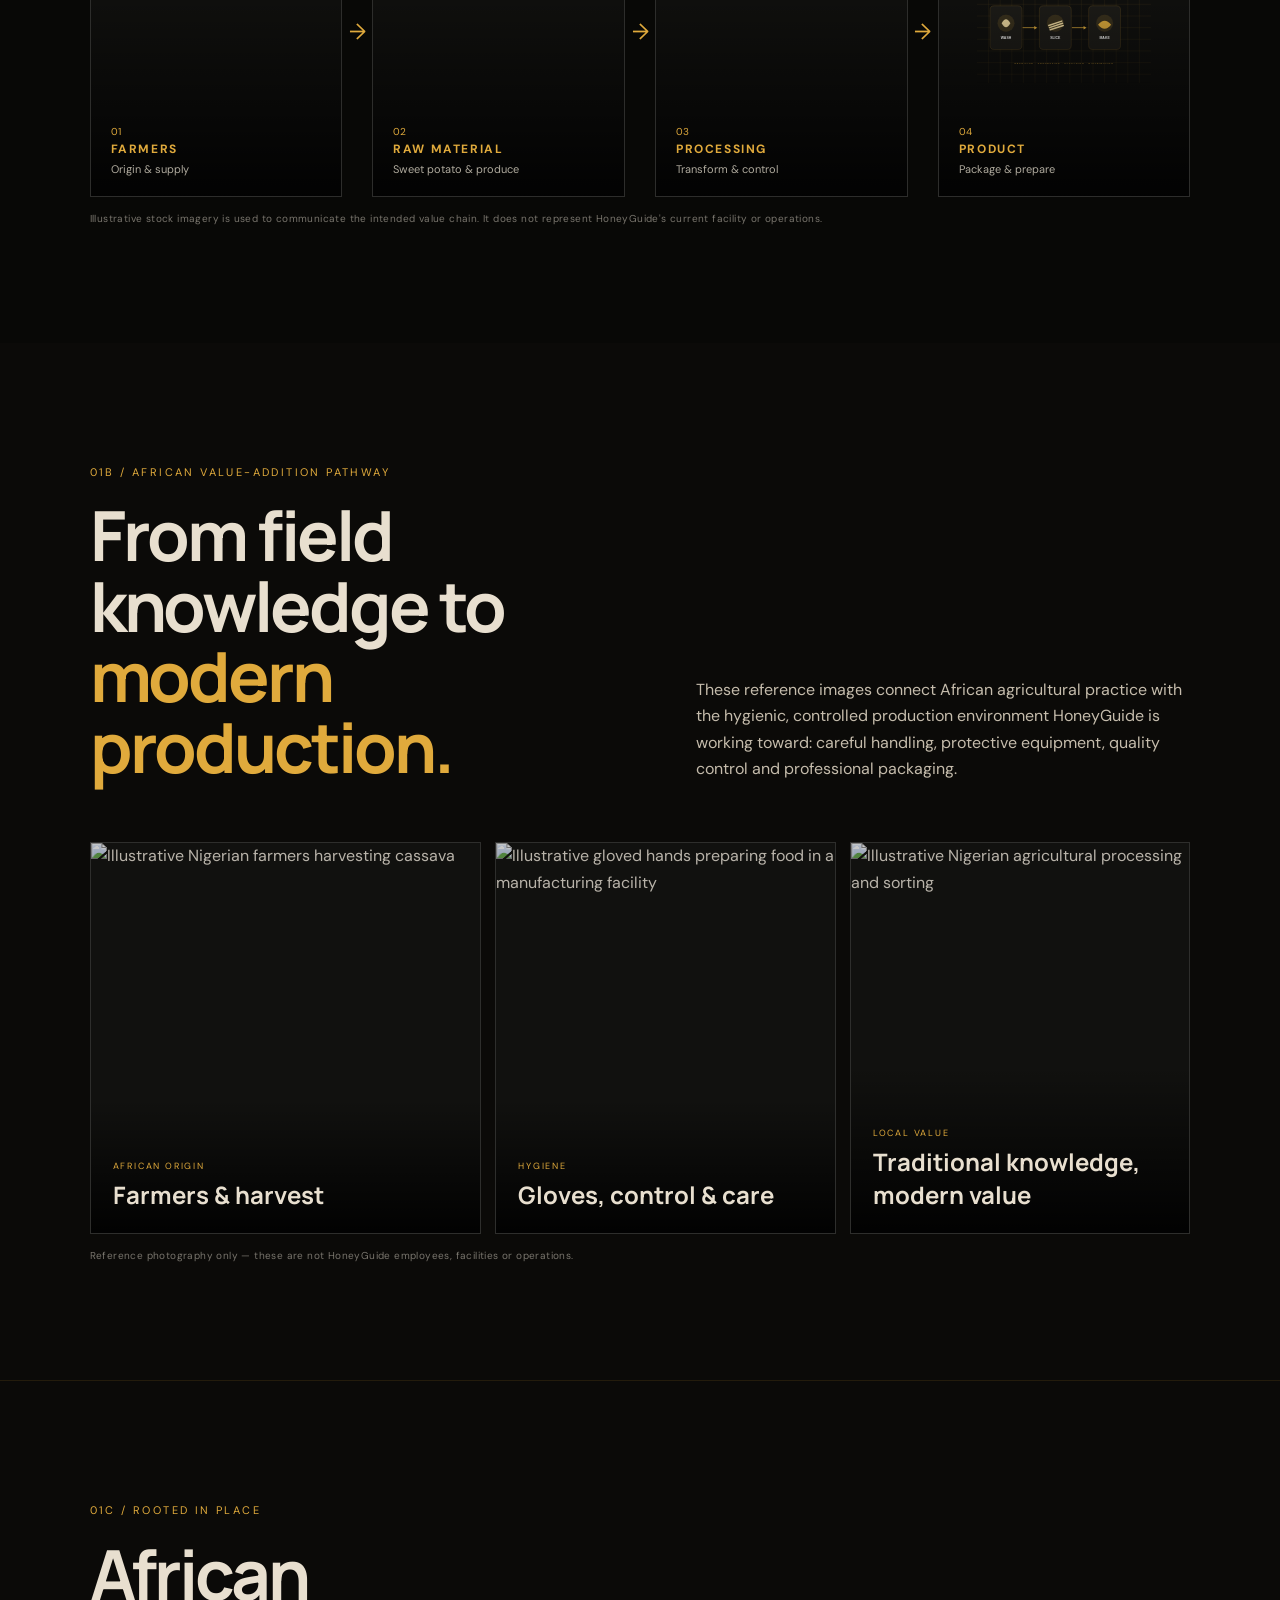
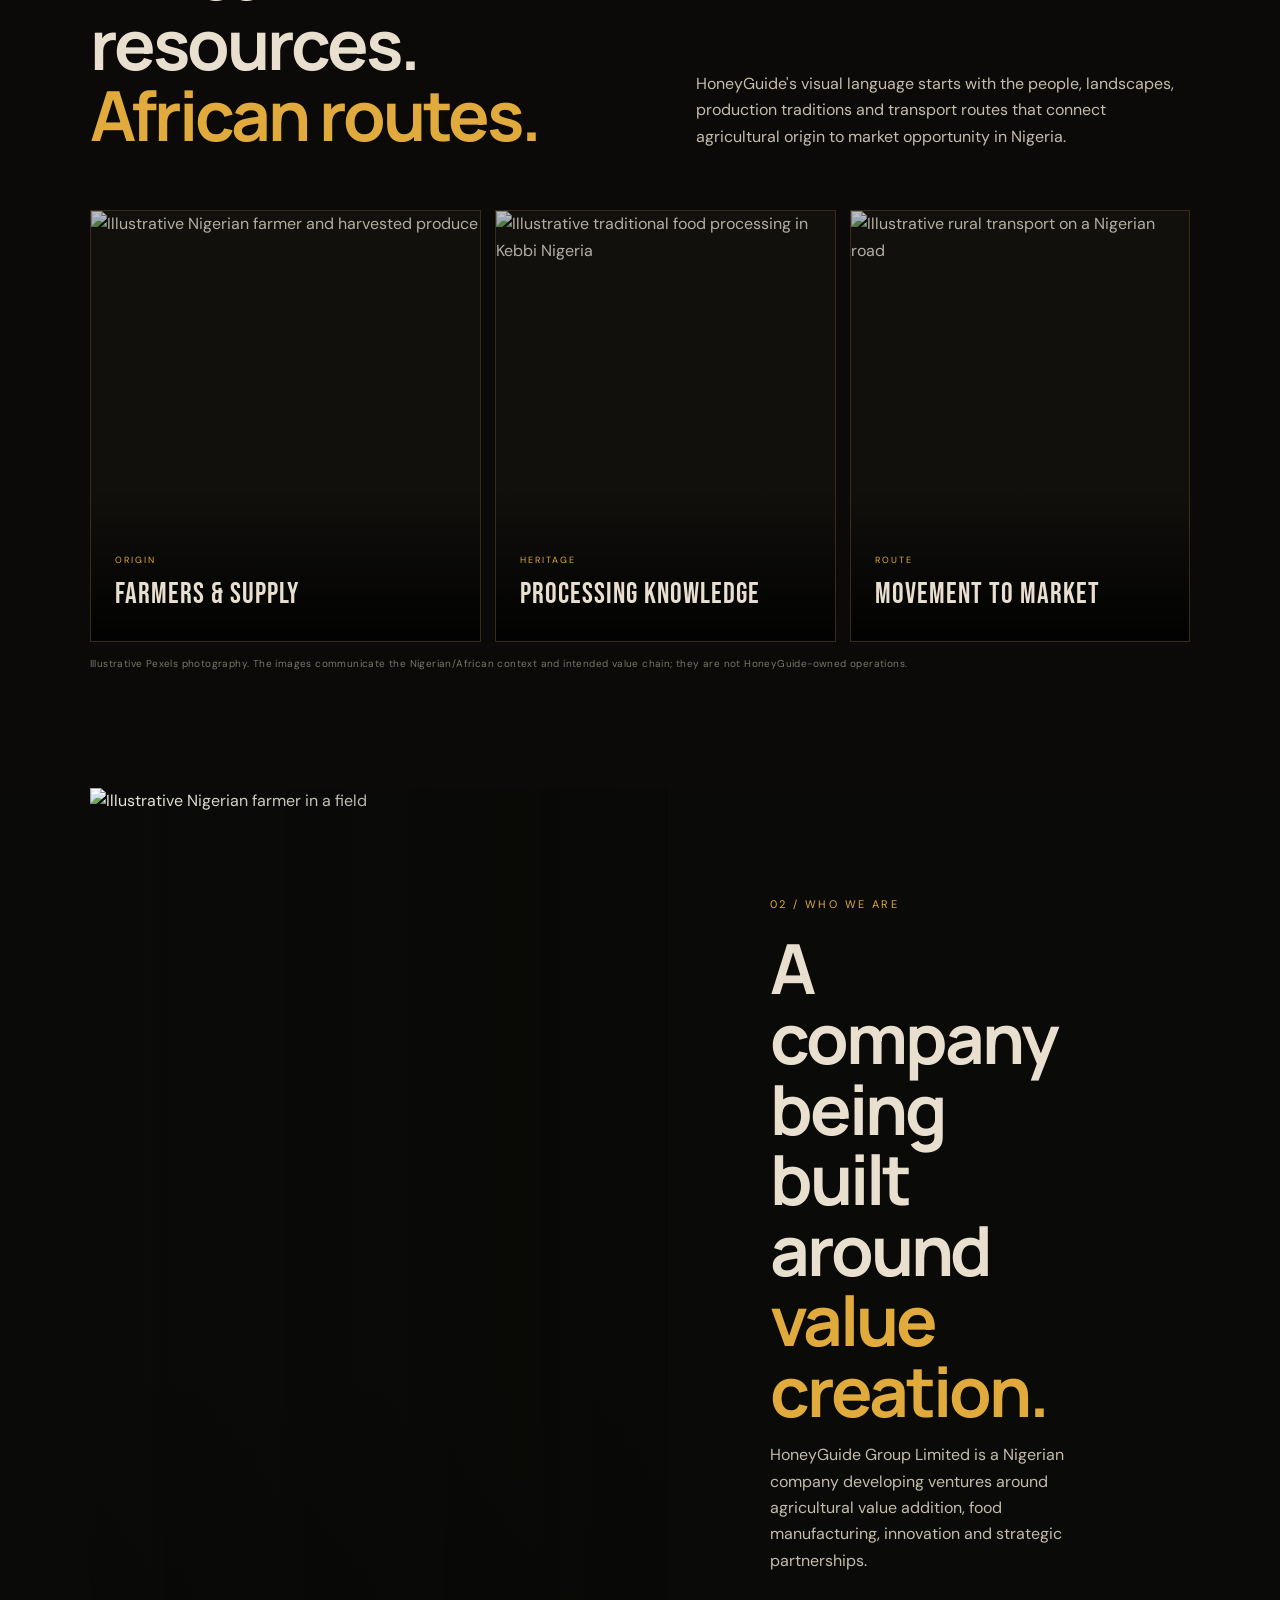
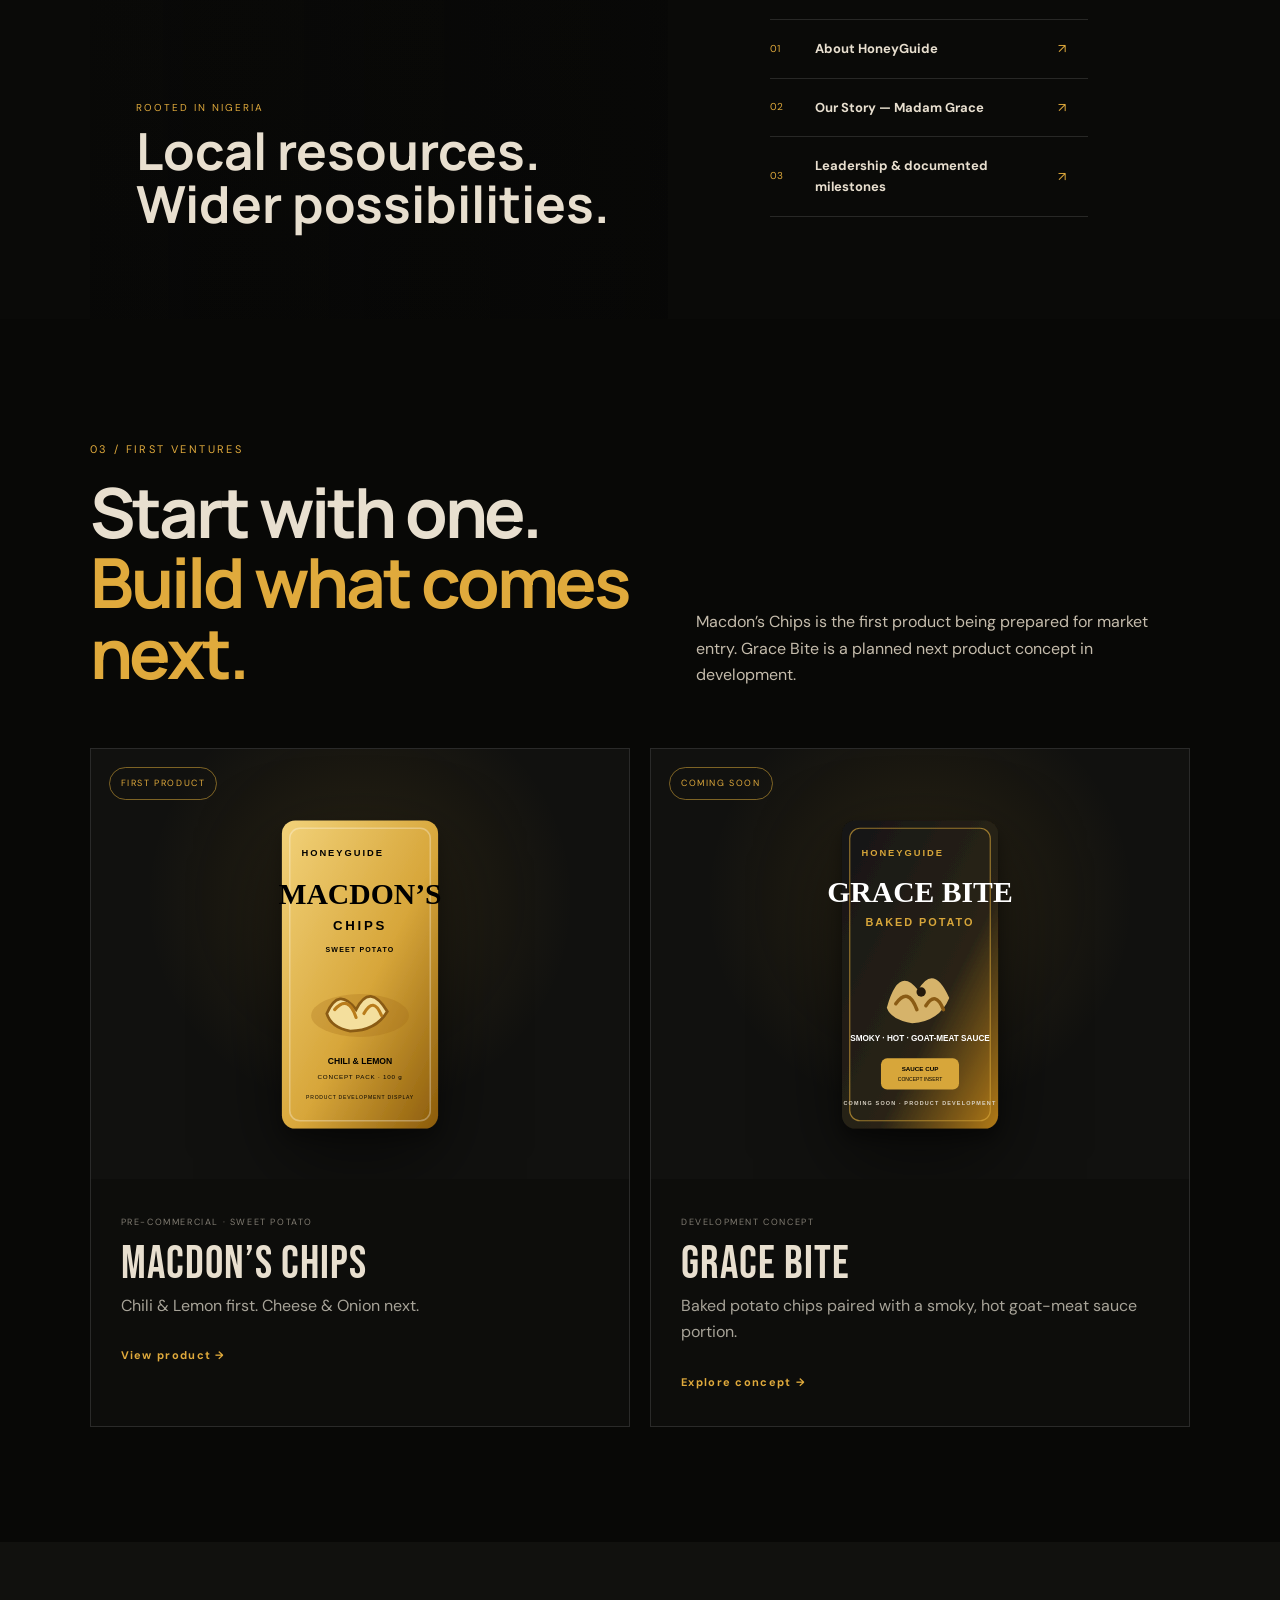
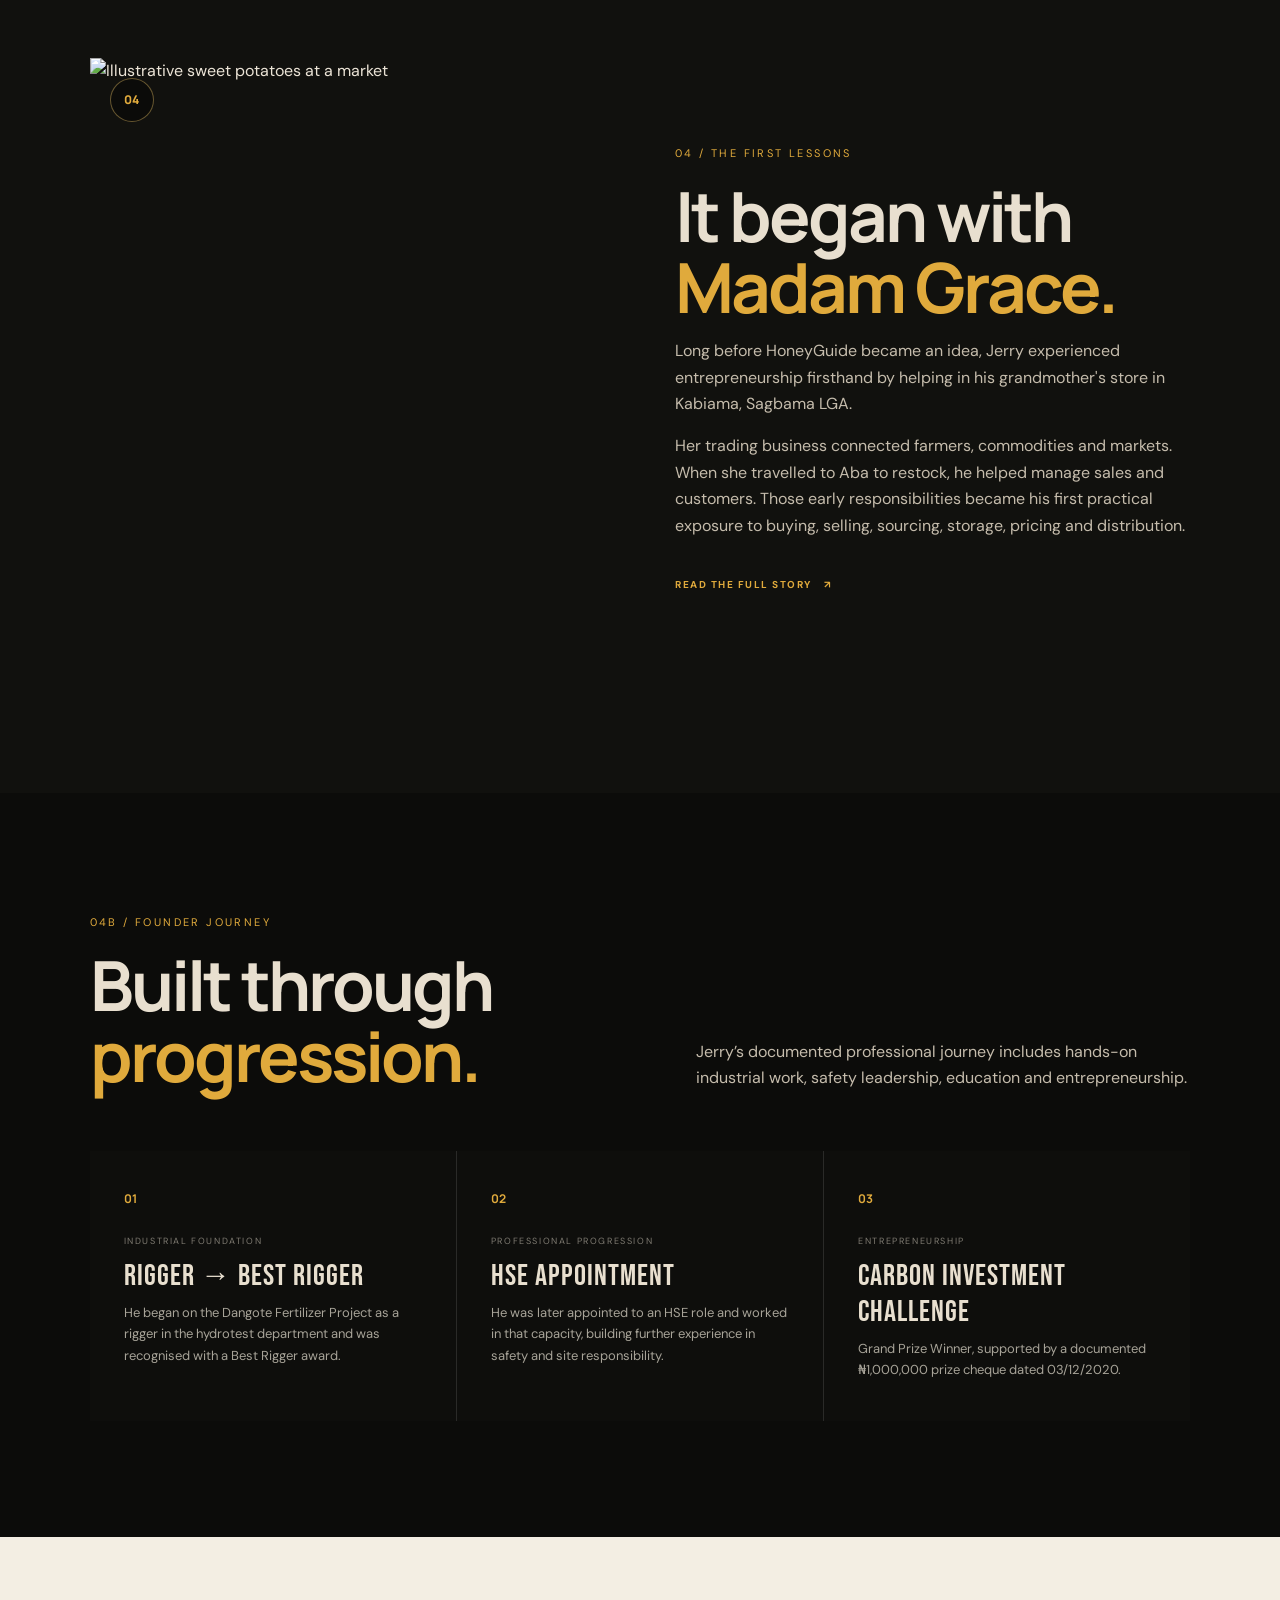
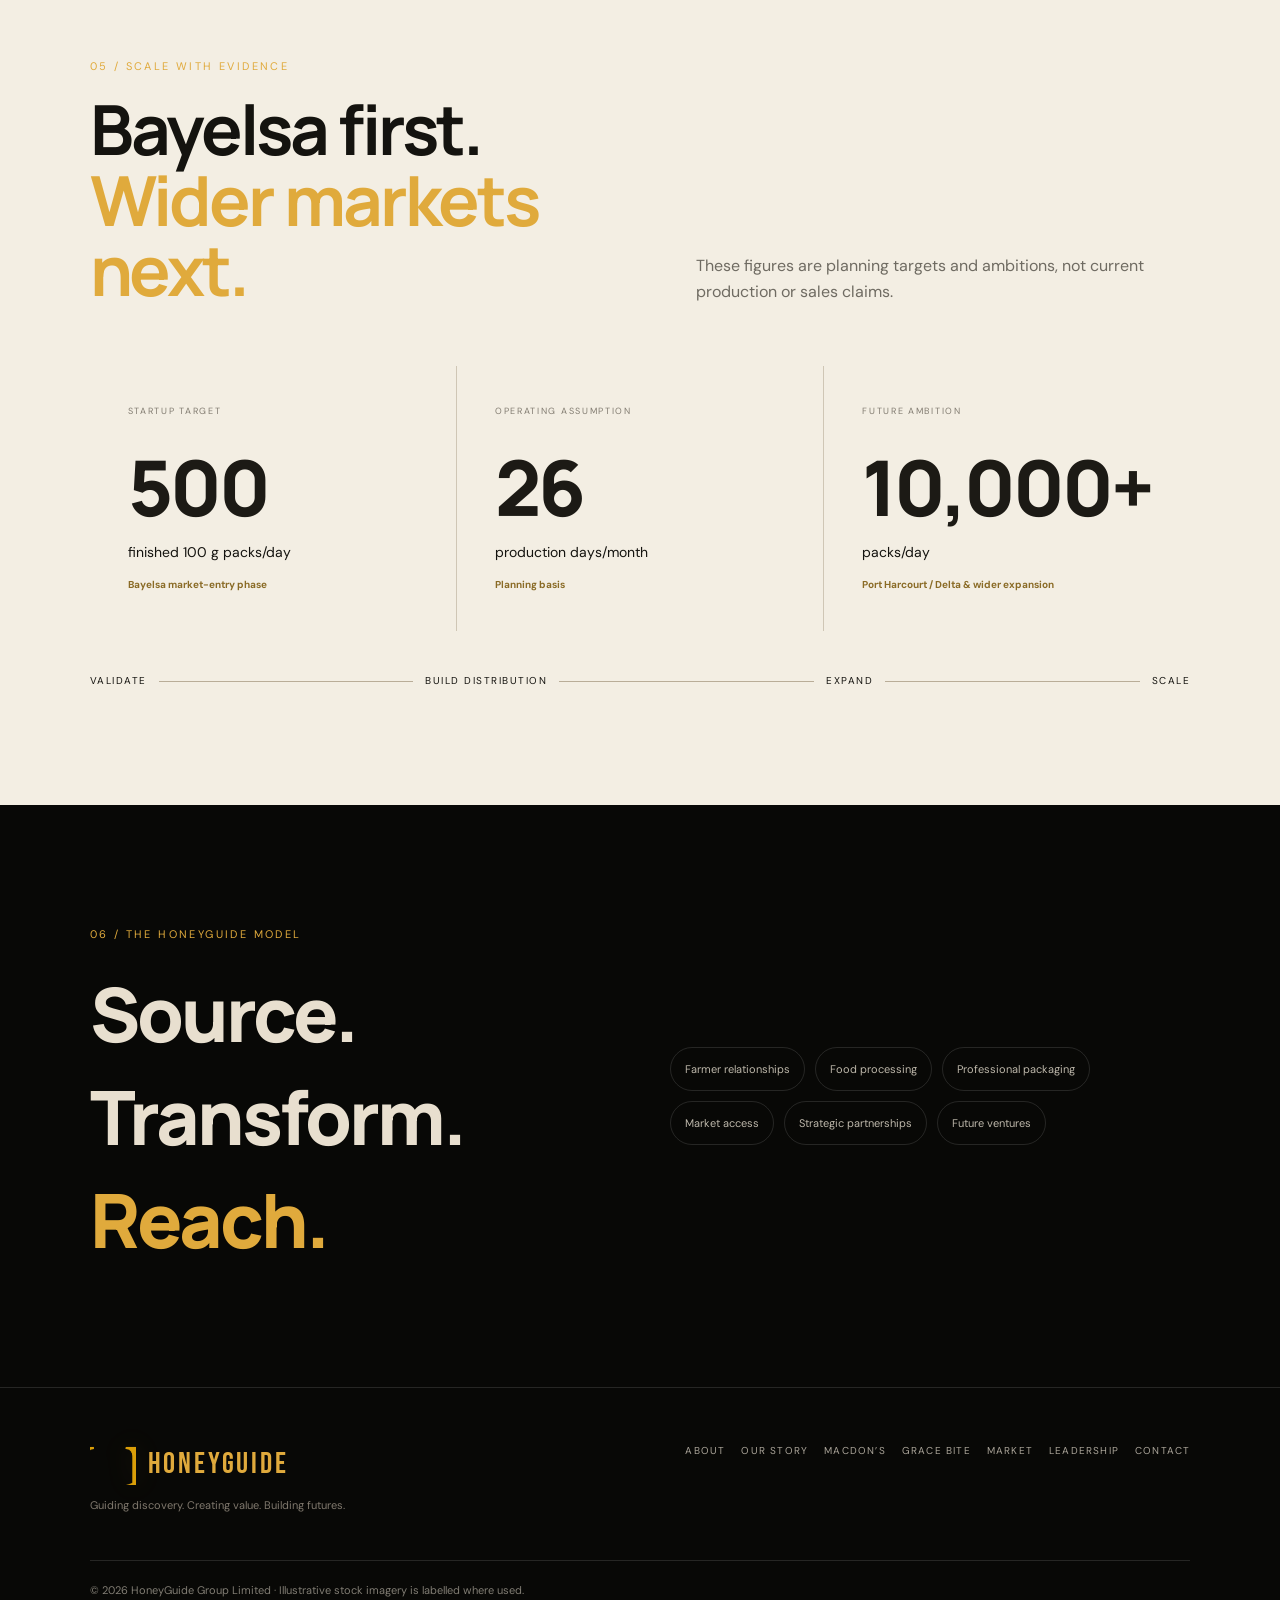
==== commit 352de34a: "Add files via upload" ====
--- a/index.html
+++ b/index.html
@@ -6,13 +6,13 @@
 <meta name="description" content="HoneyGuide Group Limited — agricultural value addition, food manufacturing, innovation and strategic partnerships from Nigeria.">
 <title>HoneyGuide Group Limited | Guiding Discovery. Creating Value.</title>
 <link rel="preconnect" href="https://fonts.googleapis.com"><link rel="preconnect" href="https://fonts.gstatic.com" crossorigin>
-<link href="https://fonts.googleapis.com/css2?family=DM+Sans:wght@400;500;600;700&family=Manrope:wght@500;600;700;800&display=swap" rel="stylesheet">
+<link href="https://fonts.googleapis.com/css2?family=Bebas+Neue&family=DM+Sans:wght@400;500;600;700&family=Manrope:wght@500;600;700;800&family=Cormorant+Garamond:wght@600;700&display=swap" rel="stylesheet">
 <link rel="stylesheet" href="style.css"><script defer src="script.js"></script>
 </head>
 <body>
 <div class="progress" id="progress"></div>
 <header class="site-header">
-  <a class="brand" href="index.html" aria-label="HoneyGuide Group home"><img src="assets/honeyguide-logo-transparent.png" alt="HoneyGuide Group logo"></a>
+  <a class="brand" href="index.html" aria-label="HoneyGuide Group home"><span class="brand-mark" aria-hidden="true"></span><span class="brand-wordmark">HONEYGUIDE</span></a>
   <button class="menu-toggle" aria-expanded="false" aria-controls="mainNav"><span></span><span></span><span></span><b>Menu</b></button>
   <nav id="mainNav" class="nav">
     <a href="pages/about.html">About</a><a href="pages/story.html">Our Story</a><a href="pages/macdons.html">Macdon’s</a><a href="pages/grace-bite.html">Grace Bite</a><a href="pages/market.html">Market</a><a href="pages/leadership.html">Leadership</a><a class="nav-cta" href="pages/contact.html">Partner</a>
@@ -23,9 +23,13 @@
   <video class="hero-video" autoplay muted loop playsinline poster="https://images.pexels.com/photos/9798994/pexels-photo-9798994.jpeg?auto=compress&cs=tinysrgb&w=1600"><source src="https://videos.pexels.com/video-files/6280678/6280678-uhd_3840_2160_30fps.mp4" type="video/mp4"></video>
   <div class="hero-video-overlay"></div><div class="hero-grain"></div>
   <div class="hero-content">
-    <div class="hero-logo-stage" aria-label="HoneyGuide logo animation">
+    <div class="hero-logo-stage" aria-label="HoneyGuide Group logo reveal">
       <div class="logo-particles"></div><div class="logo-ring"></div>
-      <img class="hero-logo" src="assets/honeyguide-logo-transparent.png" alt="HoneyGuide Group">
+      <div class="hero-logo-lockup">
+        <div class="hero-mark-reveal" aria-hidden="true"></div>
+        <div class="hero-word-reveal">HONEYGUIDE</div>
+        <div class="hero-logo-sub">GROUP LIMITED</div>
+      </div>
       <div class="logo-shine"></div>
     </div>
     <div class="hero-kicker">HONEYGUIDE GROUP LIMITED</div>
@@ -37,7 +41,7 @@
   <a class="scroll-cue" href="#value-chain">Scroll to discover <b>↓</b></a>
 </section>
 
-<section class="intro-strip">
+<section class="intro-strip honey-intro">
   <div class="strip-word">GUIDING DISCOVERY</div><div class="strip-word">CREATING VALUE</div><div class="strip-word">BUILDING FUTURES</div>
 </section>
 
@@ -55,6 +59,26 @@
   <div class="image-note">Illustrative stock imagery is used to communicate the intended value chain. It does not represent HoneyGuide's current facility or operations.</div>
 </section>
 
+<section class="section processing-gallery african-processing">
+  <div class="section-head"><div><span class="eyebrow">01B / AFRICAN VALUE-ADDITION PATHWAY</span><h2>From field knowledge to <em>modern production.</em></h2></div><p>These reference images connect African agricultural practice with the hygienic, controlled production environment HoneyGuide is working toward: careful handling, protective equipment, quality control and professional packaging.</p></div>
+  <div class="process-photo-grid">
+    <figure><img src="https://images.pexels.com/photos/36846177/pexels-photo-36846177.jpeg?cs=srgb&dl=pexels-victor-chijioke-350220031-36846177.jpg&fm=jpg" alt="Illustrative Nigerian farmers harvesting cassava"><figcaption><span>AFRICAN ORIGIN</span><b>Farmers &amp; harvest</b></figcaption></figure>
+    <figure><img src="https://images.pexels.com/photos/5953728/pexels-photo-5953728.jpeg?auto=compress&dpr=1&w=1600" alt="Illustrative gloved hands preparing food in a manufacturing facility"><figcaption><span>HYGIENE</span><b>Gloves, control &amp; care</b></figcaption></figure>
+    <figure><img src="https://images.pexels.com/photos/36169270/pexels-photo-36169270.jpeg?cs=srgb&dl=pexels-finalchoice-147015110-36169270.jpg&fm=jpg" alt="Illustrative Nigerian agricultural processing and sorting"><figcaption><span>LOCAL VALUE</span><b>Traditional knowledge, modern value</b></figcaption></figure>
+  </div>
+  <div class="image-note">Reference photography only — these are not HoneyGuide employees, facilities or operations.</div>
+</section>
+
+<section class="section african-context">
+  <div class="section-head"><div><span class="eyebrow">01C / ROOTED IN PLACE</span><h2>African resources.<br><em>African routes.</em></h2></div><p>HoneyGuide's visual language starts with the people, landscapes, production traditions and transport routes that connect agricultural origin to market opportunity in Nigeria.</p></div>
+  <div class="africa-grid">
+    <figure><img src="https://images.pexels.com/photos/29006128/pexels-photo-29006128.jpeg?cs=srgb&dl=pexels-edris-ibraheem-1697115432-29006128.jpg&fm=jpg" alt="Illustrative Nigerian farmer and harvested produce"><figcaption><span>ORIGIN</span><b>Farmers &amp; supply</b></figcaption></figure>
+    <figure><img src="https://images.pexels.com/photos/16237941/pexels-photo-16237941.jpeg?cs=srgb&dl=pexels-stuffedbox-ng-513424808-16237941.jpg&fm=jpg" alt="Illustrative traditional food processing in Kebbi Nigeria"><figcaption><span>HERITAGE</span><b>Processing knowledge</b></figcaption></figure>
+    <figure><img src="https://images.pexels.com/photos/32011180/pexels-photo-32011180.jpeg?cs=srgb&dl=pexels-saleh-baba-basharu-2149249687-32011180.jpg&fm=jpg" alt="Illustrative rural transport on a Nigerian road"><figcaption><span>ROUTE</span><b>Movement to market</b></figcaption></figure>
+  </div>
+  <div class="image-note">Illustrative Pexels photography. The images communicate the Nigerian/African context and intended value chain; they are not HoneyGuide-owned operations.</div>
+</section>
+
 <section class="section dark-split">
   <div class="photo-panel"><img src="https://images.pexels.com/photos/34411658/pexels-photo-34411658.jpeg?auto=compress&cs=tinysrgb&w=1600" alt="Illustrative Nigerian farmer in a field"><div class="photo-shade"></div><div class="photo-caption"><span>ROOTED IN NIGERIA</span><strong>Local resources.<br>Wider possibilities.</strong></div></div>
   <div class="split-copy"><span class="eyebrow">02 / WHO WE ARE</span><h2>A company being built around <em>value creation.</em></h2><p>HoneyGuide Group Limited is a Nigerian company developing ventures around agricultural value addition, food manufacturing, innovation and strategic partnerships.</p><div class="mini-links"><a href="pages/about.html"><span>01</span><b>About HoneyGuide</b><i>↗</i></a><a href="pages/story.html"><span>02</span><b>Our Story — Madam Grace</b><i>↗</i></a><a href="pages/leadership.html"><span>03</span><b>Leadership & documented milestones</b><i>↗</i></a></div></div>
@@ -70,7 +94,16 @@
 
 <section class="section story-preview">
   <div class="story-photo"><img src="https://images.pexels.com/photos/36096910/pexels-photo-36096910.jpeg?auto=compress&cs=tinysrgb&w=1600" alt="Illustrative sweet potatoes at a market"><div class="story-number">04</div></div>
-  <div class="story-preview-copy"><span class="eyebrow">04 / THE FIRST LESSONS</span><h2>It began with <em>Madam Grace.</em></h2><p>Long before HoneyGuide became an idea, Jerry experienced entrepreneurship firsthand by helping in his grandmother's store in Kabiama, Sagbama LGA.</p><p>Her trading business connected farmers, commodities and markets. When she travelled to Aba to restock, he helped manage sales and customers. Those early responsibilities became his first practical exposure to buying, selling, sourcing, storage, pricing and distribution.</p><a class="text-link" href="pages/story.html">Read the full story <b>↗</b></a></div>
+  <div class="story-preview-copy"><span class="eyebrow">04 / THE FIRST LESSONS</span><h2>It began with <em class="honey-name">Madam Grace.</em></h2><p>Long before HoneyGuide became an idea, Jerry experienced entrepreneurship firsthand by helping in his grandmother's store in Kabiama, Sagbama LGA.</p><p>Her trading business connected farmers, commodities and markets. When she travelled to Aba to restock, he helped manage sales and customers. Those early responsibilities became his first practical exposure to buying, selling, sourcing, storage, pricing and distribution.</p><a class="text-link" href="pages/story.html">Read the full story <b>↗</b></a></div>
+</section>
+
+<section class="section founder-journey">
+  <div class="section-head"><div><span class="eyebrow">04B / FOUNDER JOURNEY</span><h2>Built through <em>progression.</em></h2></div><p>Jerry’s documented professional journey includes hands-on industrial work, safety leadership, education and entrepreneurship.</p></div>
+  <div class="journey-grid">
+    <article><span>01</span><small>INDUSTRIAL FOUNDATION</small><h3>Rigger → Best Rigger</h3><p>He began on the Dangote Fertilizer Project as a rigger in the hydrotest department and was recognised with a Best Rigger award.</p></article>
+    <article><span>02</span><small>PROFESSIONAL PROGRESSION</small><h3>HSE appointment</h3><p>He was later appointed to an HSE role and worked in that capacity, building further experience in safety and site responsibility.</p></article>
+    <article><span>03</span><small>ENTREPRENEURSHIP</small><h3>Carbon Investment Challenge</h3><p>Grand Prize Winner, supported by a documented ₦1,000,000 prize cheque dated 03/12/2020.</p></article>
+  </div>
 </section>
 
 <section class="section scale-section">
@@ -84,5 +117,5 @@
   <div class="impact-points"><span>Farmer relationships</span><span>Food processing</span><span>Professional packaging</span><span>Market access</span><span>Strategic partnerships</span><span>Future ventures</span></div>
 </section>
 </main>
-<footer class="footer"><div><img src="assets/honeyguide-logo-transparent.png" alt="HoneyGuide Group"><p>Guiding discovery. Creating value. Building futures.</p></div><nav><a href="pages/about.html">About</a><a href="pages/story.html">Our Story</a><a href="pages/macdons.html">Macdon’s</a><a href="pages/grace-bite.html">Grace Bite</a><a href="pages/market.html">Market</a><a href="pages/leadership.html">Leadership</a><a href="pages/contact.html">Contact</a></nav><small>© 2026 HoneyGuide Group Limited · Illustrative stock imagery is labelled where used.</small></footer>
+<footer class="footer"><div><div class="footer-brand"><span class="footer-mark" aria-hidden="true"></span><span class="footer-wordmark">HONEYGUIDE</span></div><p>Guiding discovery. Creating value. Building futures.</p></div><nav><a href="pages/about.html">About</a><a href="pages/story.html">Our Story</a><a href="pages/macdons.html">Macdon’s</a><a href="pages/grace-bite.html">Grace Bite</a><a href="pages/market.html">Market</a><a href="pages/leadership.html">Leadership</a><a href="pages/contact.html">Contact</a></nav><small>© 2026 HoneyGuide Group Limited · Illustrative stock imagery is labelled where used.</small></footer>
 </body></html>
--- a/style.css
+++ b/style.css
@@ -1 +1,113 @@
-:root{--black:#070706;--black2:#0d0d0b;--gold:#d6a638;--gold2:#f1c969;--cream:#f3eee3;--muted:#a7a398;--line:rgba(255,255,255,.12);--sans:'DM Sans',Arial,sans-serif;--display:'Manrope',Arial,sans-serif}*{box-sizing:border-box}html{scroll-behavior:smooth;overflow-x:hidden}body{margin:0;background:var(--black);color:#f8f5ed;font-family:var(--sans);line-height:1.65;overflow-x:hidden}body:has(.hero){min-width:320px}a{color:inherit;text-decoration:none}img,video{max-width:100%;display:block}.progress{position:fixed;z-index:100;top:0;left:0;width:0;height:2px;background:var(--gold2)}.site-header{position:fixed;z-index:90;inset:0 0 auto;height:82px;padding:14px clamp(20px,5vw,80px);display:flex;align-items:center;justify-content:space-between;background:linear-gradient(180deg,rgba(4,4,3,.94),rgba(4,4,3,.52),transparent);backdrop-filter:blur(10px)}.brand{display:flex;align-items:center}.brand img{width:185px;height:auto;filter:brightness(0) saturate(100%) invert(71%) sepia(58%) saturate(710%) hue-rotate(2deg) brightness(91%)}.nav{display:flex;align-items:center;gap:25px;font-size:11px;letter-spacing:1.5px;text-transform:uppercase}.nav a{color:#e8e2d6;opacity:.86;transition:.25s}.nav a:hover{color:var(--gold2);opacity:1}.nav-cta{border:1px solid rgba(214,166,56,.65);padding:11px 16px;border-radius:999px;color:var(--gold2)!important}.menu-toggle{display:none;background:transparent;border:0;color:#fff}.menu-toggle span{display:block;width:25px;height:2px;background:#fff;margin:5px}.menu-toggle b{font:500 10px var(--sans);letter-spacing:1px;text-transform:uppercase}.hero{min-height:100svh;position:relative;display:grid;place-items:center;overflow:hidden;background:#050504}.hero-video{position:absolute;inset:0;width:100%;height:100%;object-fit:cover;filter:brightness(.42) saturate(.65) contrast(1.1);transform:scale(1.04);animation:heroZoom 16s ease-in-out infinite alternate}.hero-video-overlay{position:absolute;inset:0;background:radial-gradient(circle at 70% 40%,rgba(214,166,56,.15),transparent 30%),linear-gradient(90deg,rgba(4,4,3,.92),rgba(4,4,3,.56) 48%,rgba(4,4,3,.78));}.hero-grain{position:absolute;inset:0;opacity:.12;background-image:url("data:image/svg+xml,%3Csvg xmlns='http://www.w3.org/2000/svg' width='120' height='120'%3E%3Cfilter id='n'%3E%3CfeTurbulence baseFrequency='.75' numOctaves='3' stitchTiles='stitch'/%3E%3C/filter%3E%3Crect width='100%25' height='100%25' filter='url(%23n)' opacity='.3'/%3E%3C/svg%3E")}.hero-content{position:relative;z-index:3;width:min(1180px,88vw);padding:125px 0 90px}.hero-logo-stage{position:relative;width:min(370px,62vw);margin:0 0 25px;aspect-ratio:1.48;display:grid;place-items:center}.hero-logo{width:100%;height:auto;filter:brightness(0) saturate(100%) invert(71%) sepia(58%) saturate(710%) hue-rotate(2deg) brightness(91%) drop-shadow(0 0 28px rgba(214,166,56,.22));opacity:0;clip-path:inset(0 100% 0 0);animation:logoReveal 2.2s cubic-bezier(.16,1,.3,1) .45s forwards}.logo-ring{position:absolute;width:74%;aspect-ratio:1;border:1px solid rgba(241,201,105,.25);border-radius:50%;animation:ringDraw 2.4s ease-out forwards,ringSpin 14s linear 2.4s infinite}.logo-ring:before,.logo-ring:after{content:"";position:absolute;width:8px;height:8px;border-radius:50%;background:var(--gold2);box-shadow:0 0 18px var(--gold2)}.logo-ring:before{top:-4px;left:50%}.logo-ring:after{bottom:13%;right:8%;width:5px;height:5px}.logo-shine{position:absolute;width:12%;height:160%;background:linear-gradient(90deg,transparent,rgba(255,239,178,.8),transparent);filter:blur(2px);transform:rotate(18deg) translateX(-700%);animation:shine 2.7s ease-in-out 2.2s forwards}.logo-particles{position:absolute;inset:0;background:radial-gradient(circle at 25% 55%,var(--gold2) 0 1px,transparent 2px),radial-gradient(circle at 73% 38%,var(--gold) 0 1px,transparent 2px),radial-gradient(circle at 62% 72%,var(--gold2) 0 1px,transparent 2px);background-size:160px 130px,190px 160px,230px 180px;opacity:.7;animation:particles 4s ease-in-out infinite}.hero-kicker,.eyebrow{font-size:11px;letter-spacing:2.4px;text-transform:uppercase;color:var(--gold2)}.hero-kicker{margin-bottom:12px}.hero h1{font-family:var(--display);font-size:clamp(44px,7.4vw,94px);line-height:.98;letter-spacing:-4px;margin:0;max-width:900px;font-weight:800}.hero h1 span{color:var(--gold2)}.hero p{font-size:18px;color:#d1ccc1;max-width:650px;margin:25px 0}.hero-actions{display:flex;gap:12px;flex-wrap:wrap}.btn{display:inline-flex;align-items:center;gap:13px;padding:14px 20px;border-radius:999px;text-transform:uppercase;letter-spacing:1.3px;font-size:10px;font-weight:700}.btn-gold{background:var(--gold);color:#0a0906}.btn-outline{border:1px solid rgba(255,255,255,.3);background:rgba(0,0,0,.18)}.hero-side-note{position:absolute;z-index:3;right:5vw;bottom:12vh;display:flex;gap:15px;align-items:flex-start;color:#ddd7ca}.hero-side-note>span{font-size:11px;color:var(--gold2)}.hero-side-note b,.hero-side-note small{display:block}.hero-side-note b{font-size:10px;letter-spacing:1.8px}.hero-side-note small{color:#9e9a91;font-size:11px;margin-top:4px}.scroll-cue{position:absolute;z-index:4;bottom:30px;left:50%;transform:translateX(-50%);font-size:10px;text-transform:uppercase;letter-spacing:2px;color:#c8c1b4;display:flex;gap:12px;align-items:center}.scroll-cue b{color:var(--gold2);font-size:17px;animation:bounce 1.6s infinite}.intro-strip{display:grid;grid-template-columns:repeat(3,1fr);border-block:1px solid var(--line);background:#0b0b09}.strip-word{padding:25px 5vw;text-align:center;color:#bdb7a9;font-size:10px;letter-spacing:2.5px}.strip-word+ .strip-word{border-left:1px solid var(--line)}.section{padding:clamp(75px,9vw,140px) clamp(22px,7vw,100px)}.section-head{display:grid;grid-template-columns:1.05fr .95fr;gap:60px;align-items:end;margin-bottom:60px}.section-head h2,.split-copy h2,.story-preview-copy h2{font-family:var(--display);font-size:clamp(38px,5.4vw,72px);line-height:1.02;letter-spacing:-3px;margin:16px 0 0}.section-head h2 em,.split-copy h2 em,.story-preview-copy h2 em{font-style:normal;color:var(--gold2)}.section-head>p{color:var(--muted);max-width:680px;margin:0}.image-flow{display:grid;grid-template-columns:1fr 30px 1fr 30px 1fr 30px 1fr;align-items:center;gap:0}.flow-card{position:relative;min-width:0;height:330px;overflow:hidden;border:1px solid var(--line);background:#10100e}.flow-card img{width:100%;height:100%;object-fit:cover;filter:saturate(.82) contrast(1.05)}.flow-card:after{content:"";position:absolute;inset:0;background:linear-gradient(180deg,transparent 35%,rgba(0,0,0,.85))}.flow-card.process-art img{padding:38px;object-fit:contain;background:#10100e;filter:none}.flow-label{position:absolute;z-index:2;left:20px;right:20px;bottom:18px}.flow-label span,.flow-label b,.flow-label small{display:block}.flow-label span{color:var(--gold2);font-size:10px}.flow-label b{font-size:12px;letter-spacing:1.6px}.flow-label small{color:#b0ab9e;font-size:11px}.flow-arrow{font-size:22px;text-align:center;color:var(--gold2)}.image-note{font-size:10px;color:#79756d;letter-spacing:.4px;margin-top:14px}.dark-split{display:grid;grid-template-columns:1.05fr .95fr;gap:0;padding-block:0;background:#0a0a08}.photo-panel{min-height:650px;position:relative;overflow:hidden}.photo-panel img{width:100%;height:100%;object-fit:cover;filter:grayscale(.15) saturate(.75) contrast(1.1)}.photo-shade{position:absolute;inset:0;background:linear-gradient(90deg,transparent,rgba(7,7,6,.45)),linear-gradient(0deg,rgba(7,7,6,.8),transparent 50%)}.photo-caption{position:absolute;left:8%;bottom:8%;z-index:2}.photo-caption span{display:block;color:var(--gold2);font-size:10px;letter-spacing:2px}.photo-caption strong{display:block;font-family:var(--display);font-size:clamp(30px,4vw,56px);line-height:1.02;margin-top:8px}.split-copy{padding:clamp(60px,8vw,120px)}.split-copy>p{max-width:620px;color:var(--muted);font-size:16px}.mini-links{margin-top:45px;border-top:1px solid var(--line)}.mini-links a{display:grid;grid-template-columns:45px 1fr 30px;align-items:center;padding:18px 0;border-bottom:1px solid var(--line);font-size:13px}.mini-links span{color:var(--gold2);font-size:10px}.mini-links i{font-style:normal;color:var(--gold2)}.venture-grid{display:grid;grid-template-columns:1fr 1fr;gap:20px}.venture-card{border:1px solid var(--line);background:#0d0d0b;transition:transform .35s,border-color .35s}.venture-card:hover{transform:translateY(-7px);border-color:rgba(214,166,56,.55)}.venture-media{height:430px;position:relative;display:grid;place-items:center;overflow:hidden;background:radial-gradient(circle at 50% 35%,rgba(214,166,56,.13),transparent 55%),#11110f}.venture-media img{width:65%;height:78%;object-fit:contain;filter:drop-shadow(0 30px 40px rgba(0,0,0,.5));transition:transform .5s}.venture-card:hover .venture-media img{transform:scale(1.05) rotate(-1deg)}.venture-media span{position:absolute;top:18px;left:18px;border:1px solid rgba(214,166,56,.55);padding:8px 11px;border-radius:999px;color:var(--gold2);font-size:9px;letter-spacing:1.6px}.venture-body{padding:28px 30px 32px}.venture-body small{color:#817c72;letter-spacing:1.6px;font-size:9px}.venture-body h3{font-family:var(--display);font-size:38px;margin:10px 0 7px}.venture-body p{color:var(--muted);margin:0 0 22px}.venture-body>b{font-size:11px;color:var(--gold2);letter-spacing:1.3px}.story-preview{display:grid;grid-template-columns:1fr 1fr;gap:70px;align-items:center;background:#11110e}.story-photo{position:relative;height:620px;overflow:hidden}.story-photo img{width:100%;height:100%;object-fit:cover;filter:saturate(.8) contrast(1.05)}.story-number{position:absolute;top:20px;left:20px;color:var(--gold2);font:800 12px var(--display);border:1px solid rgba(241,201,105,.4);border-radius:50%;width:44px;height:44px;display:grid;place-items:center;background:rgba(0,0,0,.35)}.story-preview-copy>p{color:var(--muted);max-width:620px}.text-link{display:inline-flex;gap:12px;color:var(--gold2);text-transform:uppercase;letter-spacing:1.5px;font-size:10px;font-weight:700;margin-top:22px}.scale-section{background:var(--cream);color:#14130f}.scale-section .section-head>p{color:#6f6b62}.metrics{display:grid;grid-template-columns:repeat(3,1fr);gap:1px;background:#cfc6b5}.metrics>div{background:var(--cream);padding:38px}.metrics small{display:block;color:#817b70;font-size:9px;letter-spacing:1.7px}.metrics strong{display:block;font:800 clamp(50px,6vw,78px) var(--display);color:#1c1a15;letter-spacing:-3px;margin:15px 0 2px}.metrics span,.metrics b{display:block}.metrics span{font-size:14px}.metrics b{font-size:10px;color:#8a6b26;margin-top:13px}.scale-rail{display:flex;align-items:center;gap:12px;margin-top:42px;font-size:10px;text-transform:uppercase;letter-spacing:1.5px}.scale-rail i{height:1px;background:#b9ad98;flex:1}.impact-band{display:grid;grid-template-columns:1fr 1fr;gap:60px;background:#080806}.impact-band h2{font:800 clamp(42px,6vw,75px) var(--display);letter-spacing:-3px;margin:16px 0 0}.impact-band h2 em{font-style:normal;color:var(--gold2)}.impact-points{display:flex;flex-wrap:wrap;gap:10px;align-content:center}.impact-points span{border:1px solid var(--line);padding:12px 14px;border-radius:999px;color:#bdb7aa;font-size:11px}.footer{padding:55px clamp(22px,7vw,100px) 30px;border-top:1px solid var(--line);display:grid;grid-template-columns:1fr 1fr;gap:35px}.footer img{width:185px;filter:brightness(0) saturate(100%) invert(71%) sepia(58%) saturate(710%) hue-rotate(2deg) brightness(91%)}.footer p,.footer small{color:#817d74;font-size:11px}.footer nav{display:flex;flex-wrap:wrap;gap:16px;justify-content:flex-end;align-content:start}.footer nav a{font-size:10px;text-transform:uppercase;letter-spacing:1.2px;color:#aaa499}.footer small{grid-column:1/-1;border-top:1px solid var(--line);padding-top:20px}.reveal{opacity:0;transform:translateY(22px);transition:.8s cubic-bezier(.2,.8,.2,1)}.reveal.in{opacity:1;transform:none}@keyframes logoReveal{0%{opacity:0;clip-path:inset(0 100% 0 0);transform:translateX(-18px) scale(.94)}65%{opacity:1;clip-path:inset(0 0 0 0);transform:translateX(3px) scale(1.01)}100%{opacity:1;transform:none}}@keyframes ringDraw{from{transform:scale(.4);opacity:0}to{transform:scale(1);opacity:1}}@keyframes ringSpin{to{transform:rotate(360deg)}}@keyframes shine{0%{transform:rotate(18deg) translateX(-700%);opacity:0}25%{opacity:1}70%{opacity:.5}100%{transform:rotate(18deg) translateX(700%);opacity:0}}@keyframes particles{50%{transform:translate(8px,-10px) scale(1.08);opacity:1}}@keyframes heroZoom{to{transform:scale(1.09)}}@keyframes bounce{50%{transform:translateY(5px)}}@media(max-width:980px){.nav{display:none;position:absolute;top:70px;left:0;right:0;padding:24px 6vw;background:rgba(7,7,6,.98);flex-direction:column;align-items:flex-start;border-bottom:1px solid var(--line)}.nav.open{display:flex}.menu-toggle{display:block}.brand img{width:150px}.hero-content{padding-top:110px}.hero h1{letter-spacing:-2px}.hero-side-note{display:none}.section-head,.dark-split,.story-preview,.impact-band{grid-template-columns:1fr}.image-flow{grid-template-columns:1fr 1fr;gap:14px}.flow-arrow{display:none}.flow-card{height:280px}.venture-grid,.metrics{grid-template-columns:1fr}.photo-panel{min-height:480px}.story-photo{height:450px}.footer{grid-template-columns:1fr}.footer nav{justify-content:flex-start}}@media(max-width:620px){.hero-logo-stage{width:270px}.hero h1{font-size:44px}.hero p{font-size:16px}.hero-actions{flex-direction:column;align-items:flex-start}.intro-strip{grid-template-columns:1fr}.strip-word{padding:15px}.strip-word+.strip-word{border-left:0;border-top:1px solid var(--line)}.image-flow{grid-template-columns:1fr}.flow-card{height:320px}.section{padding:75px 22px}.section-head{gap:25px;margin-bottom:40px}.section-head h2,.split-copy h2,.story-preview-copy h2{letter-spacing:-1.8px}.venture-media{height:360px}.venture-media img{width:75%}.metrics>div{padding:30px}.scale-rail{flex-direction:column;align-items:flex-start}.scale-rail i{width:1px;height:24px;flex:none;margin-left:5px}.footer{padding-inline:22px}}
+:root{--black:#070706;--black2:#0d0d0b;--gold:#c9962c;--gold2:#e5b84b;--cream:#f3eee3;--muted:#a7a398;--line:rgba(255,255,255,.12);--sans:'DM Sans',Arial,sans-serif;--display:'Manrope',Arial,sans-serif}*{box-sizing:border-box}html{scroll-behavior:smooth;overflow-x:hidden}body{margin:0;background:var(--black);color:#f8f5ed;font-family:var(--sans);line-height:1.65;overflow-x:hidden}body:has(.hero){min-width:320px}a{color:inherit;text-decoration:none}img,video{max-width:100%;display:block}.progress{position:fixed;z-index:100;top:0;left:0;width:0;height:2px;background:var(--gold2)}.site-header{position:fixed;z-index:90;inset:0 0 auto;height:82px;padding:14px clamp(20px,5vw,80px);display:flex;align-items:center;justify-content:space-between;background:linear-gradient(180deg,rgba(4,4,3,.94),rgba(4,4,3,.52),transparent);backdrop-filter:blur(10px)}.brand{display:flex;align-items:center}.brand img{width:185px;height:auto;filter:brightness(0) saturate(100%) invert(71%) sepia(58%) saturate(710%) hue-rotate(2deg) brightness(91%)}.nav{display:flex;align-items:center;gap:25px;font-size:11px;letter-spacing:1.5px;text-transform:uppercase}.nav a{color:#e8e2d6;opacity:.86;transition:.25s}.nav a:hover{color:var(--gold2);opacity:1}.nav-cta{border:1px solid rgba(214,166,56,.65);padding:11px 16px;border-radius:999px;color:var(--gold2)!important}.menu-toggle{display:none;background:transparent;border:0;color:#fff}.menu-toggle span{display:block;width:25px;height:2px;background:#fff;margin:5px}.menu-toggle b{font:500 10px var(--sans);letter-spacing:1px;text-transform:uppercase}.hero{min-height:100svh;position:relative;display:grid;place-items:center;overflow:hidden;background:#050504}.hero-video{position:absolute;inset:0;width:100%;height:100%;object-fit:cover;filter:brightness(.42) saturate(.65) contrast(1.1);transform:scale(1.04);animation:heroZoom 16s ease-in-out infinite alternate}.hero-video-overlay{position:absolute;inset:0;background:radial-gradient(circle at 70% 40%,rgba(214,166,56,.15),transparent 30%),linear-gradient(90deg,rgba(4,4,3,.92),rgba(4,4,3,.56) 48%,rgba(4,4,3,.78));}.hero-grain{position:absolute;inset:0;opacity:.12;background-image:url("data:image/svg+xml,%3Csvg xmlns='http://www.w3.org/2000/svg' width='120' height='120'%3E%3Cfilter id='n'%3E%3CfeTurbulence baseFrequency='.75' numOctaves='3' stitchTiles='stitch'/%3E%3C/filter%3E%3Crect width='100%25' height='100%25' filter='url(%23n)' opacity='.3'/%3E%3C/svg%3E")}.hero-content{position:relative;z-index:3;width:min(1180px,88vw);padding:125px 0 90px}.hero-logo-stage{position:relative;width:min(370px,62vw);margin:0 0 25px;aspect-ratio:1.48;display:grid;place-items:center}.hero-logo{width:100%;height:auto;filter:brightness(0) saturate(100%) invert(71%) sepia(58%) saturate(710%) hue-rotate(2deg) brightness(91%) drop-shadow(0 0 28px rgba(214,166,56,.22));opacity:0;clip-path:inset(0 100% 0 0);animation:logoReveal 2.2s cubic-bezier(.16,1,.3,1) .45s forwards}.logo-ring{position:absolute;width:74%;aspect-ratio:1;border:1px solid rgba(241,201,105,.25);border-radius:50%;animation:ringDraw 2.4s ease-out forwards,ringSpin 14s linear 2.4s infinite}.logo-ring:before,.logo-ring:after{content:"";position:absolute;width:8px;height:8px;border-radius:50%;background:var(--gold2);box-shadow:0 0 18px var(--gold2)}.logo-ring:before{top:-4px;left:50%}.logo-ring:after{bottom:13%;right:8%;width:5px;height:5px}.logo-shine{position:absolute;width:12%;height:160%;background:linear-gradient(90deg,transparent,rgba(255,239,178,.8),transparent);filter:blur(2px);transform:rotate(18deg) translateX(-700%);animation:shine 2.7s ease-in-out 2.2s forwards}.logo-particles{position:absolute;inset:0;background:radial-gradient(circle at 25% 55%,var(--gold2) 0 1px,transparent 2px),radial-gradient(circle at 73% 38%,var(--gold) 0 1px,transparent 2px),radial-gradient(circle at 62% 72%,var(--gold2) 0 1px,transparent 2px);background-size:160px 130px,190px 160px,230px 180px;opacity:.7;animation:particles 4s ease-in-out infinite}.hero-kicker,.eyebrow{font-size:11px;letter-spacing:2.4px;text-transform:uppercase;color:var(--gold2)}.hero-kicker{margin-bottom:12px}.hero h1{font-family:var(--display);font-size:clamp(44px,7.4vw,94px);line-height:.98;letter-spacing:-4px;margin:0;max-width:900px;font-weight:800}.hero h1 span{color:var(--gold2)}.hero p{font-size:18px;color:#d1ccc1;max-width:650px;margin:25px 0}.hero-actions{display:flex;gap:12px;flex-wrap:wrap}.btn{display:inline-flex;align-items:center;gap:13px;padding:14px 20px;border-radius:999px;text-transform:uppercase;letter-spacing:1.3px;font-size:10px;font-weight:700}.btn-gold{background:var(--gold);color:#0a0906}.btn-outline{border:1px solid rgba(255,255,255,.3);background:rgba(0,0,0,.18)}.hero-side-note{position:absolute;z-index:3;right:5vw;bottom:12vh;display:flex;gap:15px;align-items:flex-start;color:#ddd7ca}.hero-side-note>span{font-size:11px;color:var(--gold2)}.hero-side-note b,.hero-side-note small{display:block}.hero-side-note b{font-size:10px;letter-spacing:1.8px}.hero-side-note small{color:#9e9a91;font-size:11px;margin-top:4px}.scroll-cue{position:absolute;z-index:4;bottom:30px;left:50%;transform:translateX(-50%);font-size:10px;text-transform:uppercase;letter-spacing:2px;color:#c8c1b4;display:flex;gap:12px;align-items:center}.scroll-cue b{color:var(--gold2);font-size:17px;animation:bounce 1.6s infinite}.intro-strip{display:grid;grid-template-columns:repeat(3,1fr);border-block:1px solid var(--line);background:#0b0b09}.strip-word{padding:25px 5vw;text-align:center;color:#bdb7a9;font-size:10px;letter-spacing:2.5px}.strip-word+ .strip-word{border-left:1px solid var(--line)}.section{padding:clamp(75px,9vw,140px) clamp(22px,7vw,100px)}.section-head{display:grid;grid-template-columns:1.05fr .95fr;gap:60px;align-items:end;margin-bottom:60px}.section-head h2,.split-copy h2,.story-preview-copy h2{font-family:var(--display);font-size:clamp(38px,5.4vw,72px);line-height:1.02;letter-spacing:-3px;margin:16px 0 0}.section-head h2 em,.split-copy h2 em,.story-preview-copy h2 em{font-style:normal;color:var(--gold2)}.section-head>p{color:var(--muted);max-width:680px;margin:0}.image-flow{display:grid;grid-template-columns:1fr 30px 1fr 30px 1fr 30px 1fr;align-items:center;gap:0}.flow-card{position:relative;min-width:0;height:330px;overflow:hidden;border:1px solid var(--line);background:#10100e}.flow-card img{width:100%;height:100%;object-fit:cover;filter:saturate(.82) contrast(1.05)}.flow-card:after{content:"";position:absolute;inset:0;background:linear-gradient(180deg,transparent 35%,rgba(0,0,0,.85))}.flow-card.process-art img{padding:38px;object-fit:contain;background:#10100e;filter:none}.flow-label{position:absolute;z-index:2;left:20px;right:20px;bottom:18px}.flow-label span,.flow-label b,.flow-label small{display:block}.flow-label span{color:var(--gold2);font-size:10px}.flow-label b{font-size:12px;letter-spacing:1.6px}.flow-label small{color:#b0ab9e;font-size:11px}.flow-arrow{font-size:22px;text-align:center;color:var(--gold2)}.image-note{font-size:10px;color:#79756d;letter-spacing:.4px;margin-top:14px}.dark-split{display:grid;grid-template-columns:1.05fr .95fr;gap:0;padding-block:0;background:#0a0a08}.photo-panel{min-height:650px;position:relative;overflow:hidden}.photo-panel img{width:100%;height:100%;object-fit:cover;filter:grayscale(.15) saturate(.75) contrast(1.1)}.photo-shade{position:absolute;inset:0;background:linear-gradient(90deg,transparent,rgba(7,7,6,.45)),linear-gradient(0deg,rgba(7,7,6,.8),transparent 50%)}.photo-caption{position:absolute;left:8%;bottom:8%;z-index:2}.photo-caption span{display:block;color:var(--gold2);font-size:10px;letter-spacing:2px}.photo-caption strong{display:block;font-family:var(--display);font-size:clamp(30px,4vw,56px);line-height:1.02;margin-top:8px}.split-copy{padding:clamp(60px,8vw,120px)}.split-copy>p{max-width:620px;color:var(--muted);font-size:16px}.mini-links{margin-top:45px;border-top:1px solid var(--line)}.mini-links a{display:grid;grid-template-columns:45px 1fr 30px;align-items:center;padding:18px 0;border-bottom:1px solid var(--line);font-size:13px}.mini-links span{color:var(--gold2);font-size:10px}.mini-links i{font-style:normal;color:var(--gold2)}.venture-grid{display:grid;grid-template-columns:1fr 1fr;gap:20px}.venture-card{border:1px solid var(--line);background:#0d0d0b;transition:transform .35s,border-color .35s}.venture-card:hover{transform:translateY(-7px);border-color:rgba(214,166,56,.55)}.venture-media{height:430px;position:relative;display:grid;place-items:center;overflow:hidden;background:radial-gradient(circle at 50% 35%,rgba(214,166,56,.13),transparent 55%),#11110f}.venture-media img{width:65%;height:78%;object-fit:contain;filter:drop-shadow(0 30px 40px rgba(0,0,0,.5));transition:transform .5s}.venture-card:hover .venture-media img{transform:scale(1.05) rotate(-1deg)}.venture-media span{position:absolute;top:18px;left:18px;border:1px solid rgba(214,166,56,.55);padding:8px 11px;border-radius:999px;color:var(--gold2);font-size:9px;letter-spacing:1.6px}.venture-body{padding:28px 30px 32px}.venture-body small{color:#817c72;letter-spacing:1.6px;font-size:9px}.venture-body h3{font-family:var(--display);font-size:38px;margin:10px 0 7px}.venture-body p{color:var(--muted);margin:0 0 22px}.venture-body>b{font-size:11px;color:var(--gold2);letter-spacing:1.3px}.story-preview{display:grid;grid-template-columns:1fr 1fr;gap:70px;align-items:center;background:#11110e}.story-photo{position:relative;height:620px;overflow:hidden}.story-photo img{width:100%;height:100%;object-fit:cover;filter:saturate(.8) contrast(1.05)}.story-number{position:absolute;top:20px;left:20px;color:var(--gold2);font:800 12px var(--display);border:1px solid rgba(241,201,105,.4);border-radius:50%;width:44px;height:44px;display:grid;place-items:center;background:rgba(0,0,0,.35)}.story-preview-copy>p{color:var(--muted);max-width:620px}.text-link{display:inline-flex;gap:12px;color:var(--gold2);text-transform:uppercase;letter-spacing:1.5px;font-size:10px;font-weight:700;margin-top:22px}.scale-section{background:var(--cream);color:#14130f}.scale-section .section-head>p{color:#6f6b62}.metrics{display:grid;grid-template-columns:repeat(3,1fr);gap:1px;background:#cfc6b5}.metrics>div{background:var(--cream);padding:38px}.metrics small{display:block;color:#817b70;font-size:9px;letter-spacing:1.7px}.metrics strong{display:block;font:800 clamp(50px,6vw,78px) var(--display);color:#1c1a15;letter-spacing:-3px;margin:15px 0 2px}.metrics span,.metrics b{display:block}.metrics span{font-size:14px}.metrics b{font-size:10px;color:#8a6b26;margin-top:13px}.scale-rail{display:flex;align-items:center;gap:12px;margin-top:42px;font-size:10px;text-transform:uppercase;letter-spacing:1.5px}.scale-rail i{height:1px;background:#b9ad98;flex:1}.impact-band{display:grid;grid-template-columns:1fr 1fr;gap:60px;background:#080806}.impact-band h2{font:800 clamp(42px,6vw,75px) var(--display);letter-spacing:-3px;margin:16px 0 0}.impact-band h2 em{font-style:normal;color:var(--gold2)}.impact-points{display:flex;flex-wrap:wrap;gap:10px;align-content:center}.impact-points span{border:1px solid var(--line);padding:12px 14px;border-radius:999px;color:#bdb7aa;font-size:11px}.footer{padding:55px clamp(22px,7vw,100px) 30px;border-top:1px solid var(--line);display:grid;grid-template-columns:1fr 1fr;gap:35px}.footer img{width:185px;filter:brightness(0) saturate(100%) invert(71%) sepia(58%) saturate(710%) hue-rotate(2deg) brightness(91%)}.footer p,.footer small{color:#817d74;font-size:11px}.footer nav{display:flex;flex-wrap:wrap;gap:16px;justify-content:flex-end;align-content:start}.footer nav a{font-size:10px;text-transform:uppercase;letter-spacing:1.2px;color:#aaa499}.footer small{grid-column:1/-1;border-top:1px solid var(--line);padding-top:20px}.reveal{opacity:0;transform:translateY(22px);transition:.8s cubic-bezier(.2,.8,.2,1)}.reveal.in{opacity:1;transform:none}@keyframes logoReveal{0%{opacity:0;clip-path:inset(0 100% 0 0);transform:translateX(-18px) scale(.94)}65%{opacity:1;clip-path:inset(0 0 0 0);transform:translateX(3px) scale(1.01)}100%{opacity:1;transform:none}}@keyframes ringDraw{from{transform:scale(.4);opacity:0}to{transform:scale(1);opacity:1}}@keyframes ringSpin{to{transform:rotate(360deg)}}@keyframes shine{0%{transform:rotate(18deg) translateX(-700%);opacity:0}25%{opacity:1}70%{opacity:.5}100%{transform:rotate(18deg) translateX(700%);opacity:0}}@keyframes particles{50%{transform:translate(8px,-10px) scale(1.08);opacity:1}}@keyframes heroZoom{to{transform:scale(1.09)}}@keyframes bounce{50%{transform:translateY(5px)}}@media(max-width:980px){.nav{display:none;position:absolute;top:70px;left:0;right:0;padding:24px 6vw;background:rgba(7,7,6,.98);flex-direction:column;align-items:flex-start;border-bottom:1px solid var(--line)}.nav.open{display:flex}.menu-toggle{display:block}.brand img{width:150px}.hero-content{padding-top:110px}.hero h1{letter-spacing:-2px}.hero-side-note{display:none}.section-head,.dark-split,.story-preview,.impact-band{grid-template-columns:1fr}.image-flow{grid-template-columns:1fr 1fr;gap:14px}.flow-arrow{display:none}.flow-card{height:280px}.venture-grid,.metrics{grid-template-columns:1fr}.photo-panel{min-height:480px}.story-photo{height:450px}.footer{grid-template-columns:1fr}.footer nav{justify-content:flex-start}}@media(max-width:620px){.hero-logo-stage{width:270px}.hero h1{font-size:44px}.hero p{font-size:16px}.hero-actions{flex-direction:column;align-items:flex-start}.intro-strip{grid-template-columns:1fr}.strip-word{padding:15px}.strip-word+.strip-word{border-left:0;border-top:1px solid var(--line)}.image-flow{grid-template-columns:1fr}.flow-card{height:320px}.section{padding:75px 22px}.section-head{gap:25px;margin-bottom:40px}.section-head h2,.split-copy h2,.story-preview-copy h2{letter-spacing:-1.8px}.venture-media{height:360px}.venture-media img{width:75%}.metrics>div{padding:30px}.scale-rail{flex-direction:column;align-items:flex-start}.scale-rail i{width:1px;height:24px;flex:none;margin-left:5px}.footer{padding-inline:22px}}
+
+/* V10 honey-gold identity + split logo reveal */
+.hero-logo-stage{width:min(430px,72vw);aspect-ratio:1.18;display:flex;align-items:center;justify-content:center;margin-bottom:20px}
+.hero-logo-lockup{position:relative;z-index:2;width:100%;display:flex;flex-direction:column;align-items:center;gap:5px}
+.hero-mark-reveal{width:min(400px,70vw);height:168px;background:url("assets/honeyguide-logo-transparent.png") center -7px/420px auto no-repeat;filter:brightness(0) saturate(100%) invert(67%) sepia(38%) saturate(1040%) hue-rotate(4deg) brightness(91%) contrast(94%) drop-shadow(0 0 26px rgba(201,150,44,.24));clip-path:inset(0 100% 0 0);animation:markBuild 1.65s cubic-bezier(.16,1,.3,1) .3s forwards}
+.hero-word-reveal{width:min(420px,70vw);height:42px;background:url("assets/honeyguide-logo-transparent.png") center -187px/420px auto no-repeat;filter:brightness(0) saturate(100%) invert(67%) sepia(38%) saturate(1040%) hue-rotate(4deg) brightness(91%) contrast(94%) drop-shadow(0 0 16px rgba(201,150,44,.16));opacity:0;transform:translateY(10px);animation:wordSettle 1.1s cubic-bezier(.16,1,.3,1) 1.25s forwards}
+.hero-logo-sub{font:700 10px var(--sans);letter-spacing:6px;color:rgba(229,184,75,.86);margin-left:6px;opacity:0;transform:translateY(8px);animation:subRise .8s ease 1.9s forwards}
+.hero-logo{display:none!important}
+.logo-ring{border-color:rgba(229,184,75,.22)}
+.logo-ring:before,.logo-ring:after{background:var(--gold2);box-shadow:0 0 18px var(--gold2)}
+@keyframes markBuild{0%{opacity:0;clip-path:inset(0 100% 0 0);transform:translateX(-28px) scale(.96)}55%{opacity:1;clip-path:inset(0 30% 0 0)}100%{opacity:1;clip-path:inset(0 0 0 0);transform:none}}
+@keyframes wordSettle{0%{opacity:0;transform:translateY(12px);letter-spacing:10px}100%{opacity:1;transform:none;letter-spacing:0}}
+@keyframes subRise{to{opacity:1;transform:none}}
+
+/* Processing reference gallery */
+.processing-gallery{background:#0a0a08}
+.process-photo-grid{display:grid;grid-template-columns:1.15fr 1fr 1fr;gap:14px}
+.process-photo-grid figure{position:relative;margin:0;min-height:390px;overflow:hidden;border:1px solid var(--line);background:#11110f}
+.process-photo-grid img{width:100%;height:100%;min-height:390px;object-fit:cover;filter:saturate(.72) contrast(1.06) brightness(.78);transition:transform .8s ease,filter .5s ease}
+.process-photo-grid figure:hover img{transform:scale(1.04);filter:saturate(.9) contrast(1.05) brightness(.9)}
+.process-photo-grid figcaption{position:absolute;inset:auto 0 0;padding:60px 22px 22px;background:linear-gradient(transparent,rgba(0,0,0,.9));display:flex;flex-direction:column}
+.process-photo-grid figcaption span{font-size:9px;letter-spacing:1.8px;color:var(--gold2)}
+.process-photo-grid figcaption b{font:700 24px var(--display);margin-top:5px}
+
+/* Founder progression */
+.founder-journey{background:#0c0c0a}
+.journey-grid{display:grid;grid-template-columns:repeat(3,1fr);gap:1px;background:var(--line)}
+.journey-grid article{background:#0e0e0c;padding:34px;min-height:270px;position:relative}
+.journey-grid article>span{color:var(--gold2);font:700 12px var(--display)}
+.journey-grid small{display:block;color:#7f7b72;letter-spacing:1.6px;font-size:9px;margin-top:22px}
+.journey-grid h3{font:700 30px var(--display);margin:9px 0 8px}
+.journey-grid p{color:var(--muted);font-size:13px;margin:0}
+
+/* Typography polish */
+.venture-body h3{font-family:'Cormorant Garamond',Georgia,serif;font-size:46px;line-height:.9;letter-spacing:-.5px;font-weight:700}
+.section-head>div,.section-head>p,.story-preview-copy,.split-copy{min-width:0}
+.section-head h2,.split-copy h2,.story-preview-copy h2,.hero h1{overflow-wrap:anywhere}
+body,main,.section{max-width:100vw}
+
+/* Contact/WhatsApp dynamic link */
+.ganiyat-wa{display:inline-flex;align-items:center;gap:9px;margin-top:16px;padding:10px 14px;border:1px solid rgba(201,150,44,.55);border-radius:999px;color:var(--gold2);font-size:10px;font-weight:700;letter-spacing:1.2px;text-transform:uppercase}
+.ganiyat-wa:hover{background:rgba(201,150,44,.1)}
+
+@media(max-width:980px){.process-photo-grid,.journey-grid{grid-template-columns:1fr}.process-photo-grid figure,.process-photo-grid img{min-height:330px}.hero-mark-reveal{background-size:360px auto;background-position:center -6px}.hero-word-reveal{background-size:360px auto;background-position:center -160px;height:36px}}
+@media(max-width:620px){.hero-logo-stage{width:320px;aspect-ratio:1.05}.hero-mark-reveal{width:310px;height:125px;background-size:310px auto;background-position:center -5px}.hero-word-reveal{width:300px;height:31px;background-size:300px auto;background-position:center -134px}.hero-logo-sub{font-size:8px;letter-spacing:4px}.process-photo-grid figure,.process-photo-grid img{min-height:290px}.journey-grid article{min-height:0}}
+
+/* V11 — honey-gold identity, independent mark/wordmark, African visual language */
+:root{
+  --gold:#c88f24;
+  --gold2:#e0aa3c;
+  --honey:#d49a2b;
+  --honey-deep:#9a6718;
+  --ink:#080806;
+  --brand-display:'Bebas Neue','Arial Narrow',sans-serif;
+}
+body{color:#e8dfcf;background:var(--ink)}
+.brand{gap:11px;min-width:220px}
+.brand-mark,.footer-mark{display:block;flex:0 0 auto;background-image:url("assets/honeyguide-logo-transparent.png");background-repeat:no-repeat;background-size:220px auto;background-position:center top;filter:brightness(0) saturate(100%) invert(66%) sepia(48%) saturate(1050%) hue-rotate(2deg) brightness(90%) contrast(94%) drop-shadow(0 0 12px rgba(212,154,43,.16))}
+.brand-mark{width:44px;height:39px}
+.brand-wordmark,.footer-wordmark{font-family:var(--brand-display);font-weight:400;letter-spacing:2.8px;color:var(--gold2);line-height:1}
+.brand-wordmark{font-size:25px}
+.hero-logo-lockup{gap:10px}
+.hero-mark-reveal{width:min(430px,74vw);height:176px;background-image:url("assets/honeyguide-logo-transparent.png");background-repeat:no-repeat;background-size:430px auto;background-position:center top;filter:brightness(0) saturate(100%) invert(66%) sepia(48%) saturate(1050%) hue-rotate(2deg) brightness(90%) contrast(94%) drop-shadow(0 0 34px rgba(212,154,43,.22));clip-path:inset(0 100% 0 0);animation:markBuildV11 1.9s cubic-bezier(.16,1,.3,1) .25s forwards}
+.hero-word-reveal{width:min(430px,74vw);font-family:var(--brand-display);font-size:clamp(48px,7vw,76px);font-weight:400;line-height:.86;letter-spacing:10px;text-indent:10px;text-align:center;color:var(--gold2);opacity:0;transform:translateY(14px) scale(.94);animation:wordSettleV11 1.15s cubic-bezier(.16,1,.3,1) 1.35s forwards;text-shadow:0 0 22px rgba(212,154,43,.12)}
+.hero-logo-sub{color:rgba(224,170,60,.9);letter-spacing:7px}
+@keyframes markBuildV11{0%{opacity:0;clip-path:inset(0 100% 0 0);transform:translateX(-34px) scale(.92)}30%{opacity:1}72%{clip-path:inset(0 10% 0 0);transform:translateX(5px) scale(1.01)}100%{opacity:1;clip-path:inset(0 0 0 0);transform:none}}
+@keyframes wordSettleV11{0%{opacity:0;letter-spacing:18px;transform:translateY(14px) scale(.92)}65%{opacity:1}100%{opacity:1;letter-spacing:2px;transform:none}}
+.hero-kicker,.eyebrow{color:var(--gold2)}
+.hero h1 span,.section-head h2 em,.split-copy h2 em,.story-preview-copy h2 em,.impact-band h2 em,.honey-name{color:var(--gold2)!important}
+.hero p,.section-head>p,.split-copy>p,.story-preview-copy>p{color:#c5bcac}
+/* Honey-splash accents: restrained, not cartoonish */
+.honey-intro{position:relative;overflow:hidden}
+.honey-intro:before,.honey-intro:after{content:"";position:absolute;z-index:0;pointer-events:none;background:radial-gradient(circle,var(--honey) 0 34%,rgba(212,154,43,.62) 35% 48%,transparent 49%);filter:blur(.2px);opacity:.18}
+.honey-intro:before{width:180px;height:90px;left:7%;top:-42px;border-radius:48% 52% 38% 62%/55% 45% 55% 45%;transform:rotate(-12deg)}
+.honey-intro:after{width:120px;height:65px;right:11%;bottom:-30px;border-radius:58% 42% 50% 50%;transform:rotate(15deg)}
+.honey-intro>*{position:relative;z-index:1}
+.section-head h2,.split-copy h2,.story-preview-copy h2{font-family:var(--display)}
+.venture-body h3,.journey-grid h3{font-family:var(--brand-display);font-weight:400;letter-spacing:1px;text-transform:uppercase}
+.venture-body h3{font-size:46px;line-height:.92}
+.honey-splash{position:relative;display:inline-block;color:var(--gold2)}
+.honey-splash:after{content:"";position:absolute;z-index:-1;left:-10%;right:-8%;bottom:7%;height:35%;background:radial-gradient(ellipse at center,rgba(212,154,43,.32),transparent 72%);filter:blur(7px);transform:rotate(-2deg)}
+.african-processing,.african-context{background:#0b0a08}
+.african-processing .section-head h2,.african-context .section-head h2{max-width:760px}
+.african-context{border-top:1px solid rgba(212,154,43,.12)}
+.africa-grid{display:grid;grid-template-columns:1.15fr 1fr 1fr;gap:14px}
+.africa-grid figure{position:relative;margin:0;min-height:430px;overflow:hidden;border:1px solid rgba(212,154,43,.2);background:#11100d}
+.africa-grid img{width:100%;height:100%;min-height:430px;object-fit:cover;filter:saturate(.72) contrast(1.08) brightness(.75);transition:transform .8s ease,filter .5s ease}
+.africa-grid figure:hover img{transform:scale(1.045);filter:saturate(.9) contrast(1.08) brightness(.88)}
+.africa-grid figcaption{position:absolute;left:0;right:0;bottom:0;padding:65px 24px 22px;background:linear-gradient(transparent,rgba(0,0,0,.92))}
+.africa-grid figcaption span{display:block;color:var(--gold2);font-size:9px;letter-spacing:2px}
+.africa-grid figcaption b{display:block;font-family:var(--brand-display);font-size:29px;letter-spacing:1px;font-weight:400;margin-top:4px}
+.footer-brand{display:flex;align-items:center;gap:12px}
+.footer-mark{width:46px;height:42px;background-size:230px auto}
+.footer-wordmark{font-size:30px}
+.footer img{display:none}
+.footer p{color:#80796e}
+/* Remove bright-yellow feel from legacy gold rules */
+.progress{background:var(--gold2)}
+.btn-gold{background:var(--gold);color:#090806}
+.nav a:hover,.text-link,.venture-body>b,.flow-label span,.flow-label b,.hero-side-note>span,.hero-side-note b{color:var(--gold2)}
+/* Desktop safety: never allow long words/sections to push beyond viewport */
+.section,.section-head,.image-flow,.dark-split,.story-preview,.africa-grid,.process-photo-grid,.venture-grid,.metrics,.journey-grid{min-width:0}
+.section-head>p,.split-copy>p,.story-preview-copy>p{overflow-wrap:anywhere}
+@media(max-width:980px){.brand{min-width:0}.brand-wordmark{font-size:22px}.brand-mark{width:39px;height:35px;background-size:195px auto}.africa-grid{grid-template-columns:1fr}.africa-grid figure,.africa-grid img{min-height:330px}.hero-mark-reveal{width:350px;height:145px;background-size:350px auto}.hero-word-reveal{width:350px;font-size:56px}}
+@media(max-width:620px){.brand-wordmark{font-size:19px;letter-spacing:2px}.brand-mark{width:34px;height:31px;background-size:170px auto}.hero-logo-stage{width:330px}.hero-mark-reveal{width:300px;height:125px;background-size:300px auto}.hero-word-reveal{width:300px;font-size:48px;letter-spacing:7px}.hero-logo-sub{letter-spacing:4px}.africa-grid figure,.africa-grid img{min-height:300px}.honey-intro:before{left:-30px}.honey-intro:after{right:-20px}}
+
+/* Keep legacy page headers visually consistent without requiring page-file replacement. */
+.brand img{width:44px;height:39px;object-fit:cover;object-position:center top;transform:scale(1.15);transform-origin:left center;clip-path:inset(0 48% 48% 0);margin-right:2px}
+.brand:has(img):after{content:"HONEYGUIDE";font-family:var(--brand-display);font-size:25px;letter-spacing:2.8px;color:var(--gold2);line-height:1}
+.footer img{display:none!important}
+@media(max-width:980px){.brand img{width:39px;height:35px}.brand:has(img):after{font-size:22px}}
+@media(max-width:620px){.brand img{width:34px;height:31px}.brand:has(img):after{font-size:19px;letter-spacing:2px}}
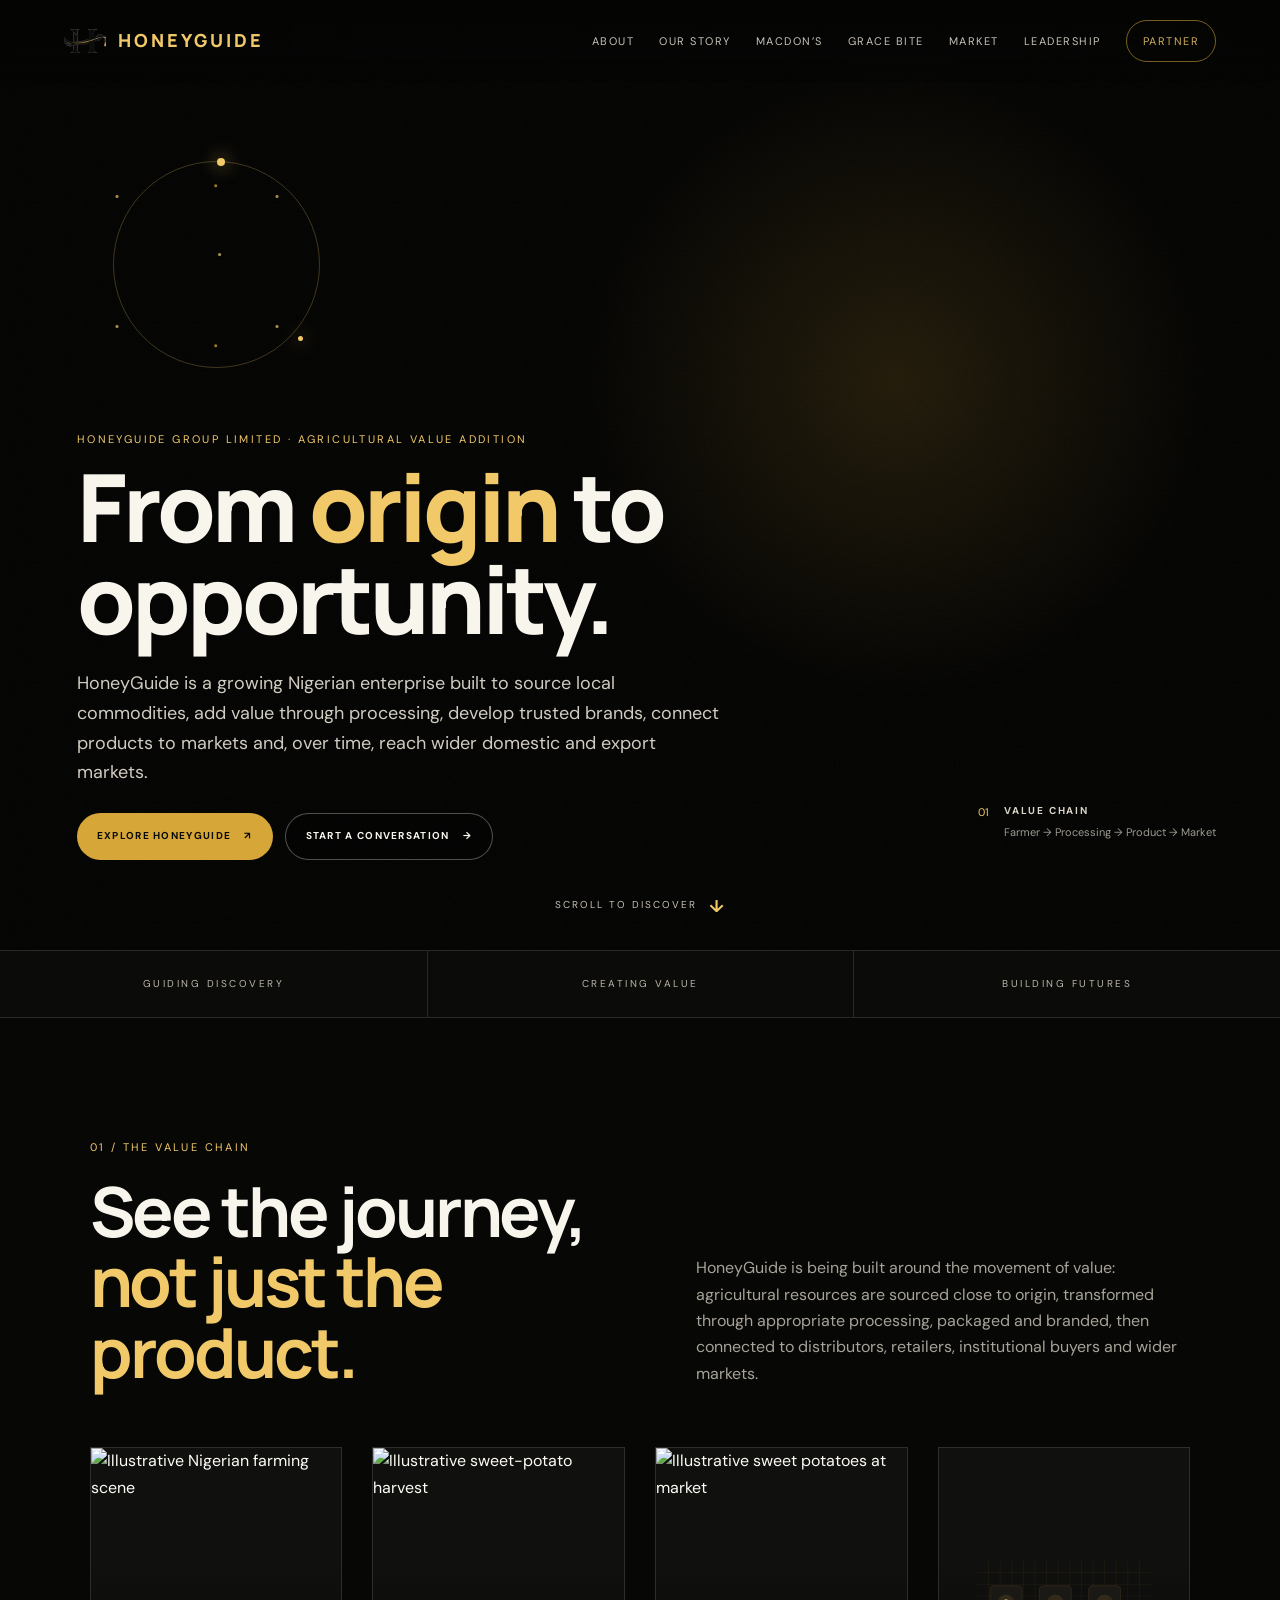
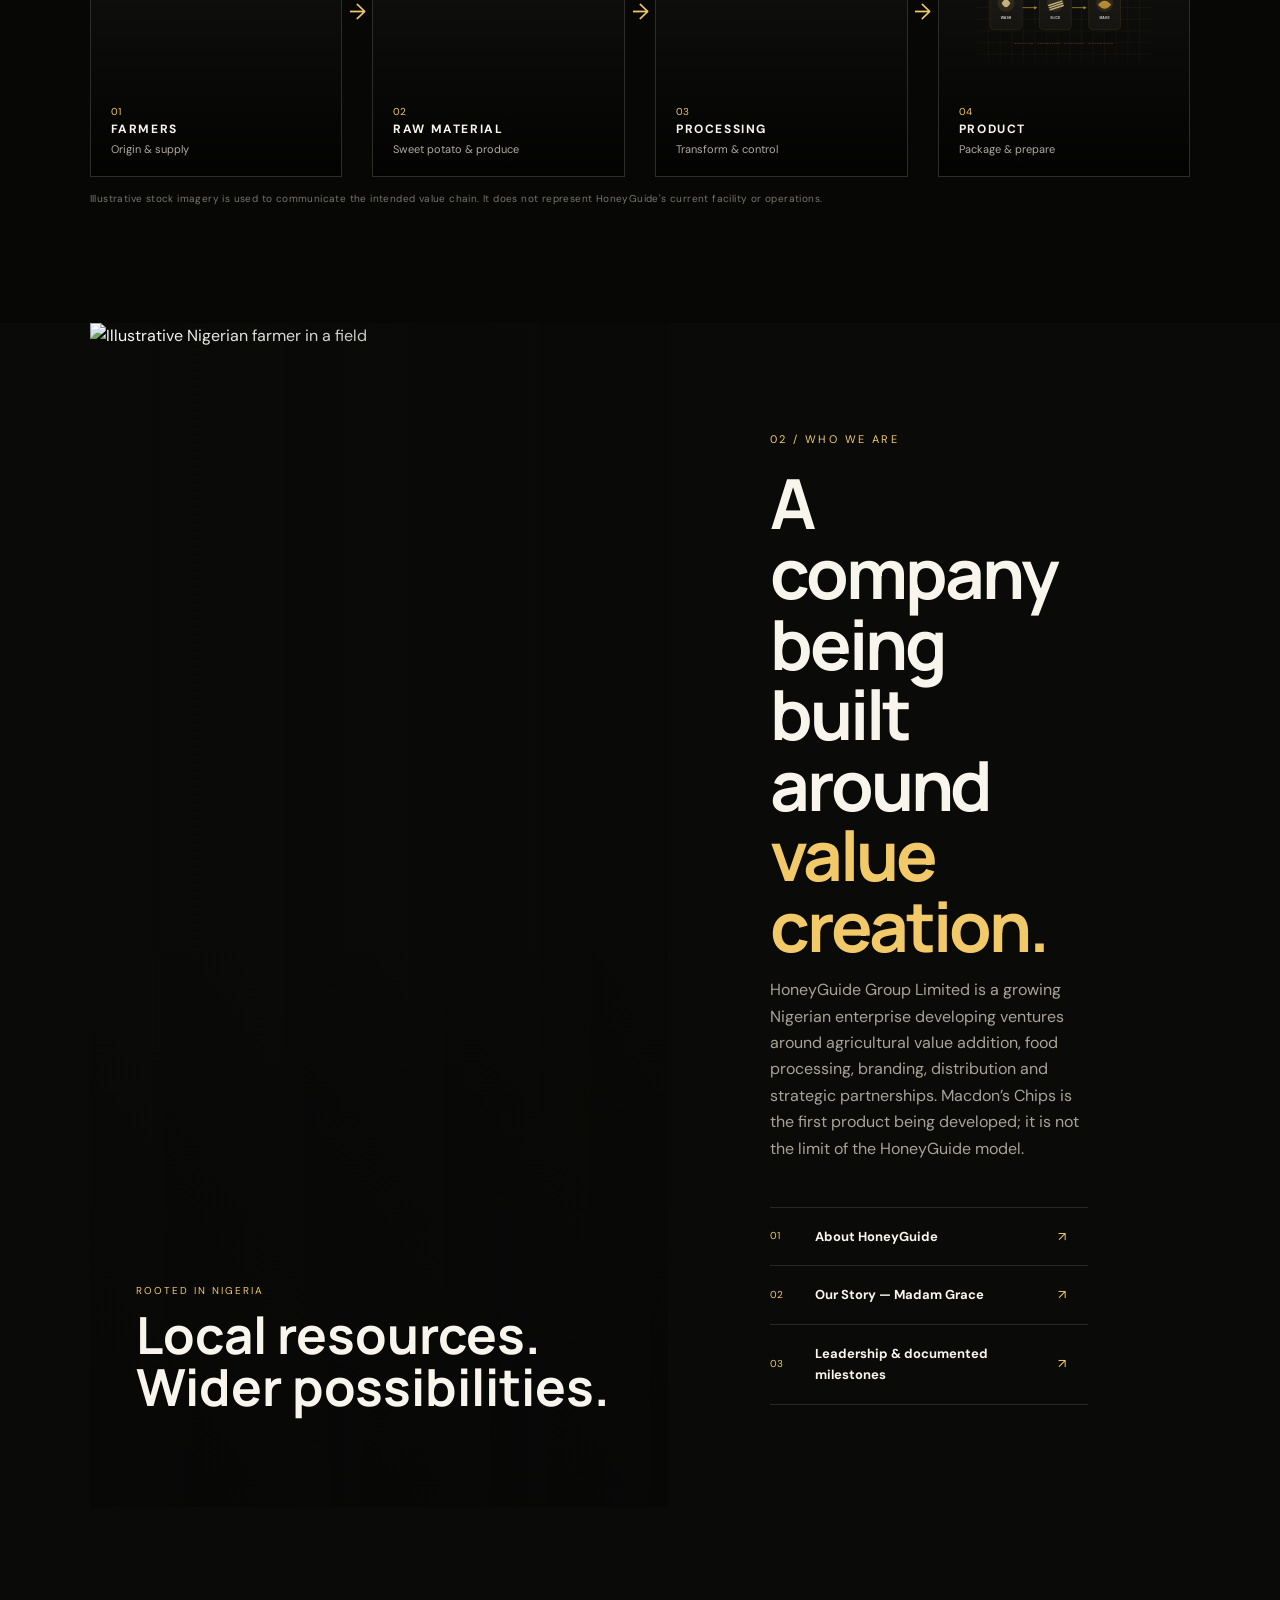
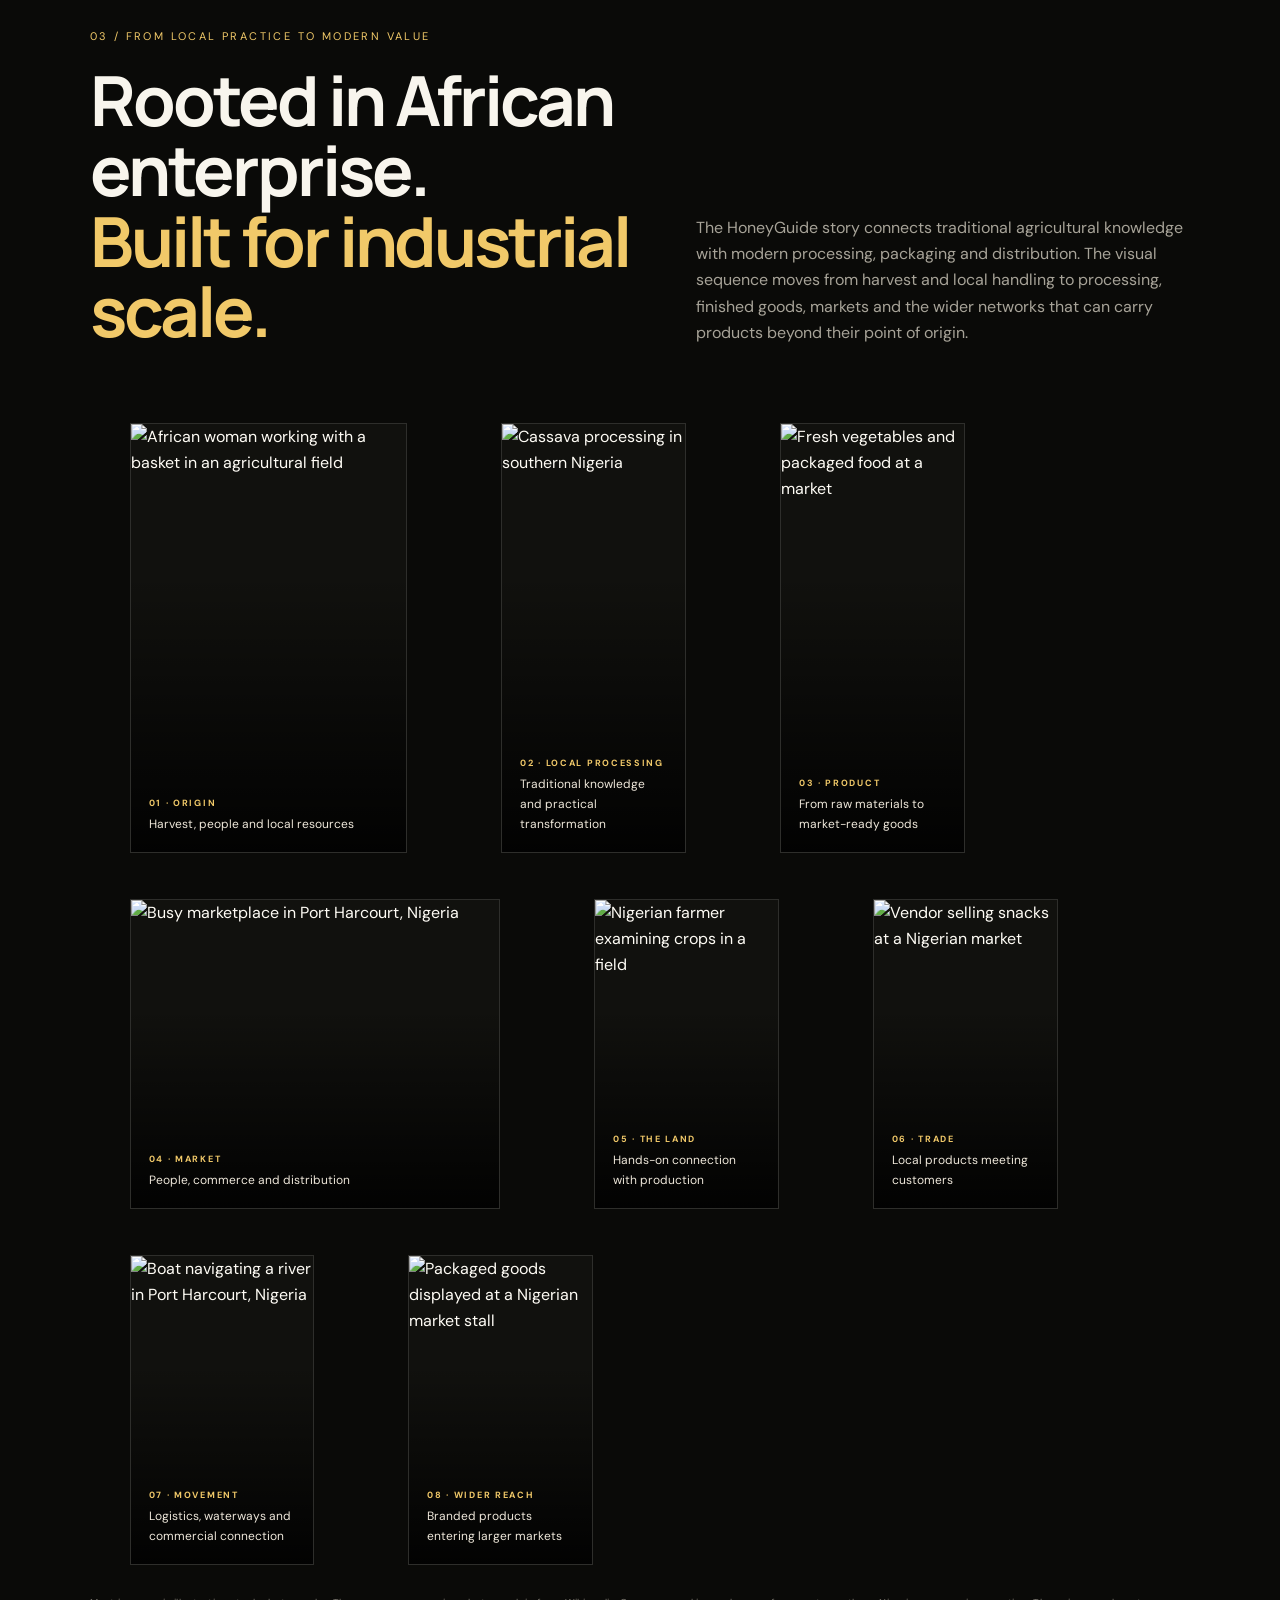
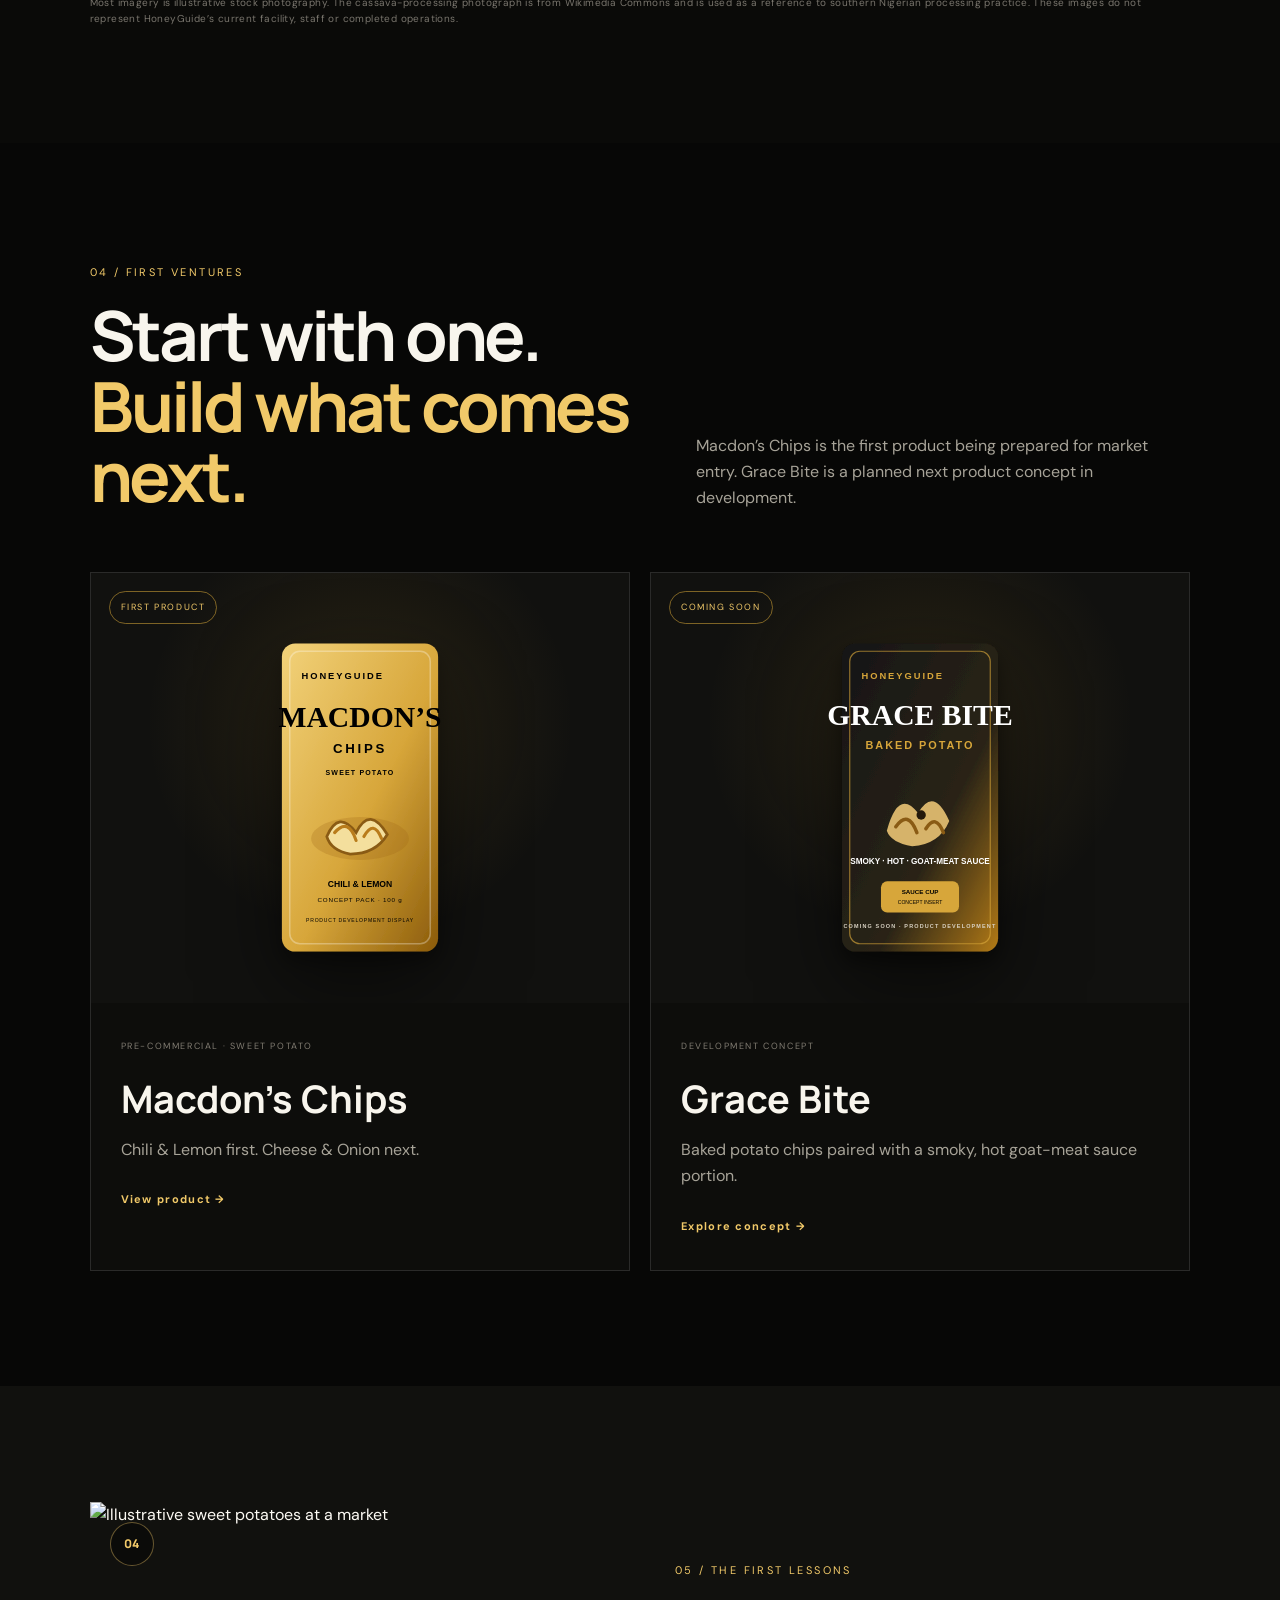
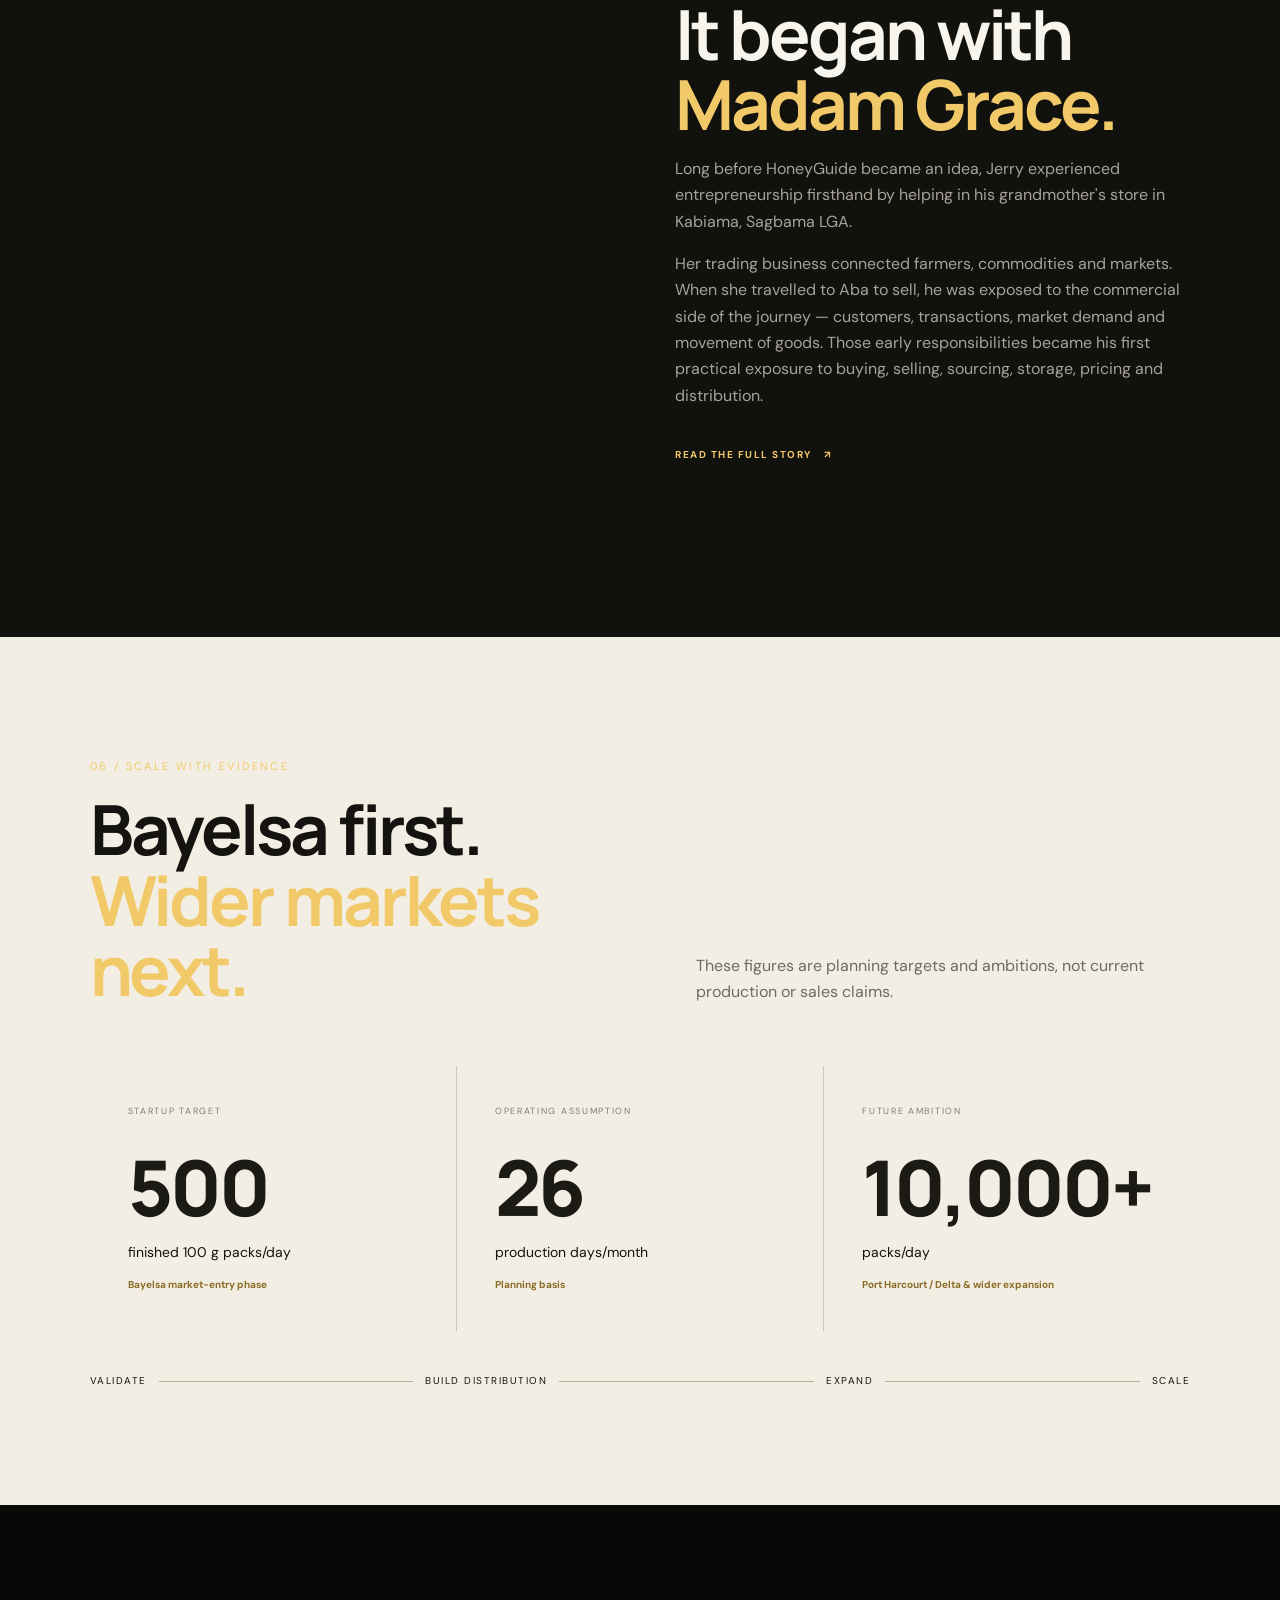
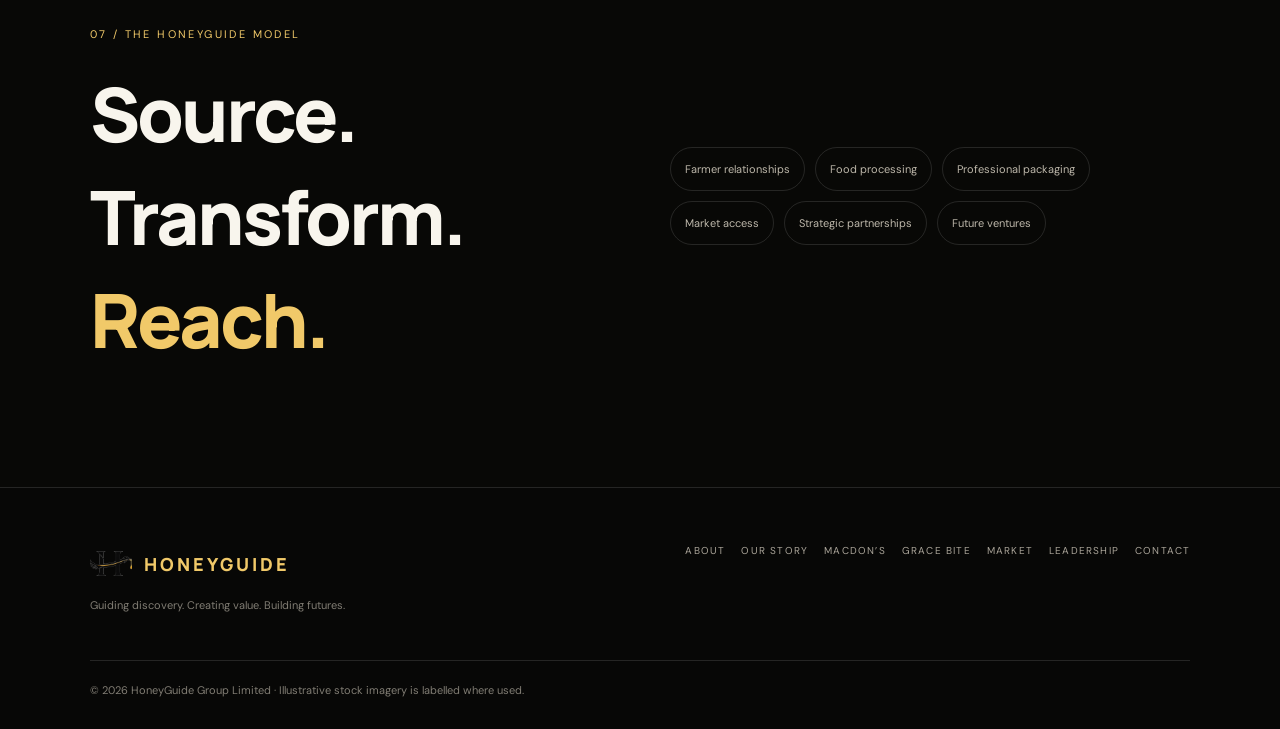
==== commit 6851043d: "Add files via upload" ====
--- a/index.html
+++ b/index.html
@@ -6,13 +6,13 @@
 <meta name="description" content="HoneyGuide Group Limited — agricultural value addition, food manufacturing, innovation and strategic partnerships from Nigeria.">
 <title>HoneyGuide Group Limited | Guiding Discovery. Creating Value.</title>
 <link rel="preconnect" href="https://fonts.googleapis.com"><link rel="preconnect" href="https://fonts.gstatic.com" crossorigin>
-<link href="https://fonts.googleapis.com/css2?family=Bebas+Neue&family=DM+Sans:wght@400;500;600;700&family=Manrope:wght@500;600;700;800&family=Cormorant+Garamond:wght@600;700&display=swap" rel="stylesheet">
+<link href="https://fonts.googleapis.com/css2?family=DM+Sans:wght@400;500;600;700&family=Manrope:wght@500;600;700;800&display=swap" rel="stylesheet">
 <link rel="stylesheet" href="style.css"><script defer src="script.js"></script>
 </head>
 <body>
 <div class="progress" id="progress"></div>
 <header class="site-header">
-  <a class="brand" href="index.html" aria-label="HoneyGuide Group home"><span class="brand-mark" aria-hidden="true"></span><span class="brand-wordmark">HONEYGUIDE</span></a>
+  <a class="brand brand-lockup" href="index.html" aria-label="HoneyGuide Group home"><img class="brand-mark" src="assets/honeyguide-mark-transparent.png" alt="HoneyGuide mark"><span class="brand-name">HONEYGUIDE</span></a>
   <button class="menu-toggle" aria-expanded="false" aria-controls="mainNav"><span></span><span></span><span></span><b>Menu</b></button>
   <nav id="mainNav" class="nav">
     <a href="pages/about.html">About</a><a href="pages/story.html">Our Story</a><a href="pages/macdons.html">Macdon’s</a><a href="pages/grace-bite.html">Grace Bite</a><a href="pages/market.html">Market</a><a href="pages/leadership.html">Leadership</a><a class="nav-cta" href="pages/contact.html">Partner</a>
@@ -23,30 +23,26 @@
   <video class="hero-video" autoplay muted loop playsinline poster="https://images.pexels.com/photos/9798994/pexels-photo-9798994.jpeg?auto=compress&cs=tinysrgb&w=1600"><source src="https://videos.pexels.com/video-files/6280678/6280678-uhd_3840_2160_30fps.mp4" type="video/mp4"></video>
   <div class="hero-video-overlay"></div><div class="hero-grain"></div>
   <div class="hero-content">
-    <div class="hero-logo-stage" aria-label="HoneyGuide Group logo reveal">
+    <div class="hero-logo-stage" aria-label="HoneyGuide mark animation">
       <div class="logo-particles"></div><div class="logo-ring"></div>
-      <div class="hero-logo-lockup">
-        <div class="hero-mark-reveal" aria-hidden="true"></div>
-        <div class="hero-word-reveal">HONEYGUIDE</div>
-        <div class="hero-logo-sub">GROUP LIMITED</div>
-      </div>
+      <img class="hero-logo" src="assets/honeyguide-mark-transparent.png" alt="HoneyGuide mark">
       <div class="logo-shine"></div>
     </div>
-    <div class="hero-kicker">HONEYGUIDE GROUP LIMITED</div>
+    <div class="hero-kicker">HONEYGUIDE GROUP LIMITED · AGRICULTURAL VALUE ADDITION</div>
     <h1>From <span>origin</span> to opportunity.</h1>
-    <p>Building value through agricultural processing, food manufacturing, innovation and partnerships — starting from Nigeria.</p>
+    <p>HoneyGuide is a growing Nigerian enterprise built to source local commodities, add value through processing, develop trusted brands, connect products to markets and, over time, reach wider domestic and export markets.</p>
     <div class="hero-actions"><a class="btn btn-gold" href="pages/about.html">Explore HoneyGuide <b>↗</b></a><a class="btn btn-outline" href="pages/contact.html">Start a conversation <b>→</b></a></div>
   </div>
   <div class="hero-side-note"><span>01</span><div><b>VALUE CHAIN</b><small>Farmer → Processing → Product → Market</small></div></div>
   <a class="scroll-cue" href="#value-chain">Scroll to discover <b>↓</b></a>
 </section>
 
-<section class="intro-strip honey-intro">
+<section class="intro-strip">
   <div class="strip-word">GUIDING DISCOVERY</div><div class="strip-word">CREATING VALUE</div><div class="strip-word">BUILDING FUTURES</div>
 </section>
 
 <section class="section value-chain" id="value-chain">
-  <div class="section-head"><div><span class="eyebrow">01 / THE VALUE CHAIN</span><h2>See the journey,<br><em>not just the product.</em></h2></div><p>HoneyGuide is being built around the movement of value: agricultural resources are sourced close to origin, transformed through controlled processing, packaged for consumers and connected to wider markets.</p></div>
+  <div class="section-head"><div><span class="eyebrow">01 / THE VALUE CHAIN</span><h2>See the journey,<br><em>not just the product.</em></h2></div><p>HoneyGuide is being built around the movement of value: agricultural resources are sourced close to origin, transformed through appropriate processing, packaged and branded, then connected to distributors, retailers, institutional buyers and wider markets.</p></div>
   <div class="image-flow">
     <article class="flow-card"><img src="https://images.pexels.com/photos/14314165/pexels-photo-14314165.jpeg?auto=compress&cs=tinysrgb&w=1600" alt="Illustrative Nigerian farming scene"><div class="flow-label"><span>01</span><b>FARMERS</b><small>Origin & supply</small></div></article>
     <div class="flow-arrow">→</div>
@@ -59,33 +55,28 @@
   <div class="image-note">Illustrative stock imagery is used to communicate the intended value chain. It does not represent HoneyGuide's current facility or operations.</div>
 </section>
 
-<section class="section processing-gallery african-processing">
-  <div class="section-head"><div><span class="eyebrow">01B / AFRICAN VALUE-ADDITION PATHWAY</span><h2>From field knowledge to <em>modern production.</em></h2></div><p>These reference images connect African agricultural practice with the hygienic, controlled production environment HoneyGuide is working toward: careful handling, protective equipment, quality control and professional packaging.</p></div>
-  <div class="process-photo-grid">
-    <figure><img src="https://images.pexels.com/photos/36846177/pexels-photo-36846177.jpeg?cs=srgb&dl=pexels-victor-chijioke-350220031-36846177.jpg&fm=jpg" alt="Illustrative Nigerian farmers harvesting cassava"><figcaption><span>AFRICAN ORIGIN</span><b>Farmers &amp; harvest</b></figcaption></figure>
-    <figure><img src="https://images.pexels.com/photos/5953728/pexels-photo-5953728.jpeg?auto=compress&dpr=1&w=1600" alt="Illustrative gloved hands preparing food in a manufacturing facility"><figcaption><span>HYGIENE</span><b>Gloves, control &amp; care</b></figcaption></figure>
-    <figure><img src="https://images.pexels.com/photos/36169270/pexels-photo-36169270.jpeg?cs=srgb&dl=pexels-finalchoice-147015110-36169270.jpg&fm=jpg" alt="Illustrative Nigerian agricultural processing and sorting"><figcaption><span>LOCAL VALUE</span><b>Traditional knowledge, modern value</b></figcaption></figure>
-  </div>
-  <div class="image-note">Reference photography only — these are not HoneyGuide employees, facilities or operations.</div>
+<section class="section dark-split">
+  <div class="photo-panel"><img src="https://images.pexels.com/photos/34411658/pexels-photo-34411658.jpeg?auto=compress&cs=tinysrgb&w=1600" alt="Illustrative Nigerian farmer in a field"><div class="photo-shade"></div><div class="photo-caption"><span>ROOTED IN NIGERIA</span><strong>Local resources.<br>Wider possibilities.</strong></div></div>
+  <div class="split-copy"><span class="eyebrow">02 / WHO WE ARE</span><h2>A company being built around <em>value creation.</em></h2><p>HoneyGuide Group Limited is a growing Nigerian enterprise developing ventures around agricultural value addition, food processing, branding, distribution and strategic partnerships. Macdon’s Chips is the first product being developed; it is not the limit of the HoneyGuide model.</p><div class="mini-links"><a href="pages/about.html"><span>01</span><b>About HoneyGuide</b><i>↗</i></a><a href="pages/story.html"><span>02</span><b>Our Story — Madam Grace</b><i>↗</i></a><a href="pages/leadership.html"><span>03</span><b>Leadership & documented milestones</b><i>↗</i></a></div></div>
 </section>
 
-<section class="section african-context">
-  <div class="section-head"><div><span class="eyebrow">01C / ROOTED IN PLACE</span><h2>African resources.<br><em>African routes.</em></h2></div><p>HoneyGuide's visual language starts with the people, landscapes, production traditions and transport routes that connect agricultural origin to market opportunity in Nigeria.</p></div>
-  <div class="africa-grid">
-    <figure><img src="https://images.pexels.com/photos/29006128/pexels-photo-29006128.jpeg?cs=srgb&dl=pexels-edris-ibraheem-1697115432-29006128.jpg&fm=jpg" alt="Illustrative Nigerian farmer and harvested produce"><figcaption><span>ORIGIN</span><b>Farmers &amp; supply</b></figcaption></figure>
-    <figure><img src="https://images.pexels.com/photos/16237941/pexels-photo-16237941.jpeg?cs=srgb&dl=pexels-stuffedbox-ng-513424808-16237941.jpg&fm=jpg" alt="Illustrative traditional food processing in Kebbi Nigeria"><figcaption><span>HERITAGE</span><b>Processing knowledge</b></figcaption></figure>
-    <figure><img src="https://images.pexels.com/photos/32011180/pexels-photo-32011180.jpeg?cs=srgb&dl=pexels-saleh-baba-basharu-2149249687-32011180.jpg&fm=jpg" alt="Illustrative rural transport on a Nigerian road"><figcaption><span>ROUTE</span><b>Movement to market</b></figcaption></figure>
+<section class="section heritage-gallery">
+  <div class="section-head"><div><span class="eyebrow">03 / FROM LOCAL PRACTICE TO MODERN VALUE</span><h2>Rooted in African enterprise.<br><em>Built for industrial scale.</em></h2></div><p>The HoneyGuide story connects traditional agricultural knowledge with modern processing, packaging and distribution. The visual sequence moves from harvest and local handling to processing, finished goods, markets and the wider networks that can carry products beyond their point of origin.</p></div>
+  <div class="heritage-grid">
+    <figure class="heritage-card tall"><img src="https://images.pexels.com/photos/15897036/pexels-photo-15897036.jpeg?auto=compress&cs=tinysrgb&w=1600" alt="African woman working with a basket in an agricultural field"><figcaption><b>01 · ORIGIN</b><span>Harvest, people and local resources</span></figcaption></figure>
+    <figure class="heritage-card"><img src="https://upload.wikimedia.org/wikipedia/commons/a/a5/Cassava_processing_in_Obudu%2C_southern_Nigeria.jpg" alt="Cassava processing in southern Nigeria"><figcaption><b>02 · LOCAL PROCESSING</b><span>Traditional knowledge and practical transformation</span></figcaption></figure>
+    <figure class="heritage-card"><img src="https://images.pexels.com/photos/8248297/pexels-photo-8248297.jpeg?auto=compress&cs=tinysrgb&w=1600" alt="Fresh vegetables and packaged food at a market"><figcaption><b>03 · PRODUCT</b><span>From raw materials to market-ready goods</span></figcaption></figure>
+    <figure class="heritage-card wide"><img src="https://images.pexels.com/photos/20178161/pexels-photo-20178161.jpeg?auto=compress&cs=tinysrgb&w=1600" alt="Busy marketplace in Port Harcourt, Nigeria"><figcaption><b>04 · MARKET</b><span>People, commerce and distribution</span></figcaption></figure>
+    <figure class="heritage-card"><img src="https://images.pexels.com/photos/34411658/pexels-photo-34411658.jpeg?auto=compress&cs=tinysrgb&w=1600" alt="Nigerian farmer examining crops in a field"><figcaption><b>05 · THE LAND</b><span>Hands-on connection with production</span></figcaption></figure>
+    <figure class="heritage-card"><img src="https://images.pexels.com/photos/35869521/pexels-photo-35869521.jpeg?auto=compress&cs=tinysrgb&w=1600" alt="Vendor selling snacks at a Nigerian market"><figcaption><b>06 · TRADE</b><span>Local products meeting customers</span></figcaption></figure>
+    <figure class="heritage-card"><img src="https://images.pexels.com/photos/31719004/pexels-photo-31719004.jpeg?auto=compress&cs=tinysrgb&w=1600" alt="Boat navigating a river in Port Harcourt, Nigeria"><figcaption><b>07 · MOVEMENT</b><span>Logistics, waterways and commercial connection</span></figcaption></figure>
+    <figure class="heritage-card"><img src="https://images.pexels.com/photos/30730008/pexels-photo-30730008.jpeg?auto=compress&cs=tinysrgb&w=1600" alt="Packaged goods displayed at a Nigerian market stall"><figcaption><b>08 · WIDER REACH</b><span>Branded products entering larger markets</span></figcaption></figure>
   </div>
-  <div class="image-note">Illustrative Pexels photography. The images communicate the Nigerian/African context and intended value chain; they are not HoneyGuide-owned operations.</div>
-</section>
-
-<section class="section dark-split">
-  <div class="photo-panel"><img src="https://images.pexels.com/photos/34411658/pexels-photo-34411658.jpeg?auto=compress&cs=tinysrgb&w=1600" alt="Illustrative Nigerian farmer in a field"><div class="photo-shade"></div><div class="photo-caption"><span>ROOTED IN NIGERIA</span><strong>Local resources.<br>Wider possibilities.</strong></div></div>
-  <div class="split-copy"><span class="eyebrow">02 / WHO WE ARE</span><h2>A company being built around <em>value creation.</em></h2><p>HoneyGuide Group Limited is a Nigerian company developing ventures around agricultural value addition, food manufacturing, innovation and strategic partnerships.</p><div class="mini-links"><a href="pages/about.html"><span>01</span><b>About HoneyGuide</b><i>↗</i></a><a href="pages/story.html"><span>02</span><b>Our Story — Madam Grace</b><i>↗</i></a><a href="pages/leadership.html"><span>03</span><b>Leadership & documented milestones</b><i>↗</i></a></div></div>
+  <div class="image-note">Most imagery is illustrative stock photography. The cassava-processing photograph is from Wikimedia Commons and is used as a reference to southern Nigerian processing practice. These images do not represent HoneyGuide’s current facility, staff or completed operations.</div>
 </section>
 
 <section class="section venture-preview">
-  <div class="section-head"><div><span class="eyebrow">03 / FIRST VENTURES</span><h2>Start with one.<br><em>Build what comes next.</em></h2></div><p>Macdon’s Chips is the first product being prepared for market entry. Grace Bite is a planned next product concept in development.</p></div>
+  <div class="section-head"><div><span class="eyebrow">04 / FIRST VENTURES</span><h2>Start with one.<br><em>Build what comes next.</em></h2></div><p>Macdon’s Chips is the first product being prepared for market entry. Grace Bite is a planned next product concept in development.</p></div>
   <div class="venture-grid">
     <a class="venture-card macdon" href="pages/macdons.html"><div class="venture-media"><img src="assets/macdons-pack.svg" alt="Macdon’s Chips sweet-potato concept pack"><span>FIRST PRODUCT</span></div><div class="venture-body"><small>PRE-COMMERCIAL · SWEET POTATO</small><h3>Macdon’s Chips</h3><p>Chili & Lemon first. Cheese & Onion next.</p><b>View product →</b></div></a>
     <a class="venture-card grace" href="pages/grace-bite.html"><div class="venture-media"><img src="assets/grace-bite-pack.svg" alt="Grace Bite baked potato and smoky hot goat-meat sauce concept"><span>COMING SOON</span></div><div class="venture-body"><small>DEVELOPMENT CONCEPT</small><h3>Grace Bite</h3><p>Baked potato chips paired with a smoky, hot goat-meat sauce portion.</p><b>Explore concept →</b></div></a>
@@ -94,28 +85,19 @@
 
 <section class="section story-preview">
   <div class="story-photo"><img src="https://images.pexels.com/photos/36096910/pexels-photo-36096910.jpeg?auto=compress&cs=tinysrgb&w=1600" alt="Illustrative sweet potatoes at a market"><div class="story-number">04</div></div>
-  <div class="story-preview-copy"><span class="eyebrow">04 / THE FIRST LESSONS</span><h2>It began with <em class="honey-name">Madam Grace.</em></h2><p>Long before HoneyGuide became an idea, Jerry experienced entrepreneurship firsthand by helping in his grandmother's store in Kabiama, Sagbama LGA.</p><p>Her trading business connected farmers, commodities and markets. When she travelled to Aba to restock, he helped manage sales and customers. Those early responsibilities became his first practical exposure to buying, selling, sourcing, storage, pricing and distribution.</p><a class="text-link" href="pages/story.html">Read the full story <b>↗</b></a></div>
-</section>
-
-<section class="section founder-journey">
-  <div class="section-head"><div><span class="eyebrow">04B / FOUNDER JOURNEY</span><h2>Built through <em>progression.</em></h2></div><p>Jerry’s documented professional journey includes hands-on industrial work, safety leadership, education and entrepreneurship.</p></div>
-  <div class="journey-grid">
-    <article><span>01</span><small>INDUSTRIAL FOUNDATION</small><h3>Rigger → Best Rigger</h3><p>He began on the Dangote Fertilizer Project as a rigger in the hydrotest department and was recognised with a Best Rigger award.</p></article>
-    <article><span>02</span><small>PROFESSIONAL PROGRESSION</small><h3>HSE appointment</h3><p>He was later appointed to an HSE role and worked in that capacity, building further experience in safety and site responsibility.</p></article>
-    <article><span>03</span><small>ENTREPRENEURSHIP</small><h3>Carbon Investment Challenge</h3><p>Grand Prize Winner, supported by a documented ₦1,000,000 prize cheque dated 03/12/2020.</p></article>
-  </div>
+  <div class="story-preview-copy"><span class="eyebrow">05 / THE FIRST LESSONS</span><h2>It began with <em>Madam Grace.</em></h2><p>Long before HoneyGuide became an idea, Jerry experienced entrepreneurship firsthand by helping in his grandmother's store in Kabiama, Sagbama LGA.</p><p>Her trading business connected farmers, commodities and markets. When she travelled to Aba to sell, he was exposed to the commercial side of the journey — customers, transactions, market demand and movement of goods. Those early responsibilities became his first practical exposure to buying, selling, sourcing, storage, pricing and distribution.</p><a class="text-link" href="pages/story.html">Read the full story <b>↗</b></a></div>
 </section>
 
 <section class="section scale-section">
-  <div class="section-head"><div><span class="eyebrow">05 / SCALE WITH EVIDENCE</span><h2>Bayelsa first.<br><em>Wider markets next.</em></h2></div><p>These figures are planning targets and ambitions, not current production or sales claims.</p></div>
+  <div class="section-head"><div><span class="eyebrow">06 / SCALE WITH EVIDENCE</span><h2>Bayelsa first.<br><em>Wider markets next.</em></h2></div><p>These figures are planning targets and ambitions, not current production or sales claims.</p></div>
   <div class="metrics"><div><small>STARTUP TARGET</small><strong>500</strong><span>finished 100 g packs/day</span><b>Bayelsa market-entry phase</b></div><div><small>OPERATING ASSUMPTION</small><strong>26</strong><span>production days/month</span><b>Planning basis</b></div><div><small>FUTURE AMBITION</small><strong>10,000+</strong><span>packs/day</span><b>Port Harcourt / Delta & wider expansion</b></div></div>
   <div class="scale-rail"><span>Validate</span><i></i><span>Build distribution</span><i></i><span>Expand</span><i></i><span>Scale</span></div>
 </section>
 
 <section class="section impact-band">
-  <div><span class="eyebrow">06 / THE HONEYGUIDE MODEL</span><h2>Source. Transform. <em>Reach.</em></h2></div>
+  <div><span class="eyebrow">07 / THE HONEYGUIDE MODEL</span><h2>Source. Transform. <em>Reach.</em></h2></div>
   <div class="impact-points"><span>Farmer relationships</span><span>Food processing</span><span>Professional packaging</span><span>Market access</span><span>Strategic partnerships</span><span>Future ventures</span></div>
 </section>
 </main>
-<footer class="footer"><div><div class="footer-brand"><span class="footer-mark" aria-hidden="true"></span><span class="footer-wordmark">HONEYGUIDE</span></div><p>Guiding discovery. Creating value. Building futures.</p></div><nav><a href="pages/about.html">About</a><a href="pages/story.html">Our Story</a><a href="pages/macdons.html">Macdon’s</a><a href="pages/grace-bite.html">Grace Bite</a><a href="pages/market.html">Market</a><a href="pages/leadership.html">Leadership</a><a href="pages/contact.html">Contact</a></nav><small>© 2026 HoneyGuide Group Limited · Illustrative stock imagery is labelled where used.</small></footer>
+<footer class="footer"><div><div class="footer-lockup"><img class="footer-mark" src="assets/honeyguide-mark-transparent.png" alt="HoneyGuide mark"><span>HONEYGUIDE</span></div><p>Guiding discovery. Creating value. Building futures.</p></div><nav><a href="pages/about.html">About</a><a href="pages/story.html">Our Story</a><a href="pages/macdons.html">Macdon’s</a><a href="pages/grace-bite.html">Grace Bite</a><a href="pages/market.html">Market</a><a href="pages/leadership.html">Leadership</a><a href="pages/contact.html">Contact</a></nav><small>© 2026 HoneyGuide Group Limited · Illustrative stock imagery is labelled where used.</small></footer>
 </body></html>
--- a/style.css
+++ b/style.css
@@ -1,113 +1,5 @@
-:root{--black:#070706;--black2:#0d0d0b;--gold:#c9962c;--gold2:#e5b84b;--cream:#f3eee3;--muted:#a7a398;--line:rgba(255,255,255,.12);--sans:'DM Sans',Arial,sans-serif;--display:'Manrope',Arial,sans-serif}*{box-sizing:border-box}html{scroll-behavior:smooth;overflow-x:hidden}body{margin:0;background:var(--black);color:#f8f5ed;font-family:var(--sans);line-height:1.65;overflow-x:hidden}body:has(.hero){min-width:320px}a{color:inherit;text-decoration:none}img,video{max-width:100%;display:block}.progress{position:fixed;z-index:100;top:0;left:0;width:0;height:2px;background:var(--gold2)}.site-header{position:fixed;z-index:90;inset:0 0 auto;height:82px;padding:14px clamp(20px,5vw,80px);display:flex;align-items:center;justify-content:space-between;background:linear-gradient(180deg,rgba(4,4,3,.94),rgba(4,4,3,.52),transparent);backdrop-filter:blur(10px)}.brand{display:flex;align-items:center}.brand img{width:185px;height:auto;filter:brightness(0) saturate(100%) invert(71%) sepia(58%) saturate(710%) hue-rotate(2deg) brightness(91%)}.nav{display:flex;align-items:center;gap:25px;font-size:11px;letter-spacing:1.5px;text-transform:uppercase}.nav a{color:#e8e2d6;opacity:.86;transition:.25s}.nav a:hover{color:var(--gold2);opacity:1}.nav-cta{border:1px solid rgba(214,166,56,.65);padding:11px 16px;border-radius:999px;color:var(--gold2)!important}.menu-toggle{display:none;background:transparent;border:0;color:#fff}.menu-toggle span{display:block;width:25px;height:2px;background:#fff;margin:5px}.menu-toggle b{font:500 10px var(--sans);letter-spacing:1px;text-transform:uppercase}.hero{min-height:100svh;position:relative;display:grid;place-items:center;overflow:hidden;background:#050504}.hero-video{position:absolute;inset:0;width:100%;height:100%;object-fit:cover;filter:brightness(.42) saturate(.65) contrast(1.1);transform:scale(1.04);animation:heroZoom 16s ease-in-out infinite alternate}.hero-video-overlay{position:absolute;inset:0;background:radial-gradient(circle at 70% 40%,rgba(214,166,56,.15),transparent 30%),linear-gradient(90deg,rgba(4,4,3,.92),rgba(4,4,3,.56) 48%,rgba(4,4,3,.78));}.hero-grain{position:absolute;inset:0;opacity:.12;background-image:url("data:image/svg+xml,%3Csvg xmlns='http://www.w3.org/2000/svg' width='120' height='120'%3E%3Cfilter id='n'%3E%3CfeTurbulence baseFrequency='.75' numOctaves='3' stitchTiles='stitch'/%3E%3C/filter%3E%3Crect width='100%25' height='100%25' filter='url(%23n)' opacity='.3'/%3E%3C/svg%3E")}.hero-content{position:relative;z-index:3;width:min(1180px,88vw);padding:125px 0 90px}.hero-logo-stage{position:relative;width:min(370px,62vw);margin:0 0 25px;aspect-ratio:1.48;display:grid;place-items:center}.hero-logo{width:100%;height:auto;filter:brightness(0) saturate(100%) invert(71%) sepia(58%) saturate(710%) hue-rotate(2deg) brightness(91%) drop-shadow(0 0 28px rgba(214,166,56,.22));opacity:0;clip-path:inset(0 100% 0 0);animation:logoReveal 2.2s cubic-bezier(.16,1,.3,1) .45s forwards}.logo-ring{position:absolute;width:74%;aspect-ratio:1;border:1px solid rgba(241,201,105,.25);border-radius:50%;animation:ringDraw 2.4s ease-out forwards,ringSpin 14s linear 2.4s infinite}.logo-ring:before,.logo-ring:after{content:"";position:absolute;width:8px;height:8px;border-radius:50%;background:var(--gold2);box-shadow:0 0 18px var(--gold2)}.logo-ring:before{top:-4px;left:50%}.logo-ring:after{bottom:13%;right:8%;width:5px;height:5px}.logo-shine{position:absolute;width:12%;height:160%;background:linear-gradient(90deg,transparent,rgba(255,239,178,.8),transparent);filter:blur(2px);transform:rotate(18deg) translateX(-700%);animation:shine 2.7s ease-in-out 2.2s forwards}.logo-particles{position:absolute;inset:0;background:radial-gradient(circle at 25% 55%,var(--gold2) 0 1px,transparent 2px),radial-gradient(circle at 73% 38%,var(--gold) 0 1px,transparent 2px),radial-gradient(circle at 62% 72%,var(--gold2) 0 1px,transparent 2px);background-size:160px 130px,190px 160px,230px 180px;opacity:.7;animation:particles 4s ease-in-out infinite}.hero-kicker,.eyebrow{font-size:11px;letter-spacing:2.4px;text-transform:uppercase;color:var(--gold2)}.hero-kicker{margin-bottom:12px}.hero h1{font-family:var(--display);font-size:clamp(44px,7.4vw,94px);line-height:.98;letter-spacing:-4px;margin:0;max-width:900px;font-weight:800}.hero h1 span{color:var(--gold2)}.hero p{font-size:18px;color:#d1ccc1;max-width:650px;margin:25px 0}.hero-actions{display:flex;gap:12px;flex-wrap:wrap}.btn{display:inline-flex;align-items:center;gap:13px;padding:14px 20px;border-radius:999px;text-transform:uppercase;letter-spacing:1.3px;font-size:10px;font-weight:700}.btn-gold{background:var(--gold);color:#0a0906}.btn-outline{border:1px solid rgba(255,255,255,.3);background:rgba(0,0,0,.18)}.hero-side-note{position:absolute;z-index:3;right:5vw;bottom:12vh;display:flex;gap:15px;align-items:flex-start;color:#ddd7ca}.hero-side-note>span{font-size:11px;color:var(--gold2)}.hero-side-note b,.hero-side-note small{display:block}.hero-side-note b{font-size:10px;letter-spacing:1.8px}.hero-side-note small{color:#9e9a91;font-size:11px;margin-top:4px}.scroll-cue{position:absolute;z-index:4;bottom:30px;left:50%;transform:translateX(-50%);font-size:10px;text-transform:uppercase;letter-spacing:2px;color:#c8c1b4;display:flex;gap:12px;align-items:center}.scroll-cue b{color:var(--gold2);font-size:17px;animation:bounce 1.6s infinite}.intro-strip{display:grid;grid-template-columns:repeat(3,1fr);border-block:1px solid var(--line);background:#0b0b09}.strip-word{padding:25px 5vw;text-align:center;color:#bdb7a9;font-size:10px;letter-spacing:2.5px}.strip-word+ .strip-word{border-left:1px solid var(--line)}.section{padding:clamp(75px,9vw,140px) clamp(22px,7vw,100px)}.section-head{display:grid;grid-template-columns:1.05fr .95fr;gap:60px;align-items:end;margin-bottom:60px}.section-head h2,.split-copy h2,.story-preview-copy h2{font-family:var(--display);font-size:clamp(38px,5.4vw,72px);line-height:1.02;letter-spacing:-3px;margin:16px 0 0}.section-head h2 em,.split-copy h2 em,.story-preview-copy h2 em{font-style:normal;color:var(--gold2)}.section-head>p{color:var(--muted);max-width:680px;margin:0}.image-flow{display:grid;grid-template-columns:1fr 30px 1fr 30px 1fr 30px 1fr;align-items:center;gap:0}.flow-card{position:relative;min-width:0;height:330px;overflow:hidden;border:1px solid var(--line);background:#10100e}.flow-card img{width:100%;height:100%;object-fit:cover;filter:saturate(.82) contrast(1.05)}.flow-card:after{content:"";position:absolute;inset:0;background:linear-gradient(180deg,transparent 35%,rgba(0,0,0,.85))}.flow-card.process-art img{padding:38px;object-fit:contain;background:#10100e;filter:none}.flow-label{position:absolute;z-index:2;left:20px;right:20px;bottom:18px}.flow-label span,.flow-label b,.flow-label small{display:block}.flow-label span{color:var(--gold2);font-size:10px}.flow-label b{font-size:12px;letter-spacing:1.6px}.flow-label small{color:#b0ab9e;font-size:11px}.flow-arrow{font-size:22px;text-align:center;color:var(--gold2)}.image-note{font-size:10px;color:#79756d;letter-spacing:.4px;margin-top:14px}.dark-split{display:grid;grid-template-columns:1.05fr .95fr;gap:0;padding-block:0;background:#0a0a08}.photo-panel{min-height:650px;position:relative;overflow:hidden}.photo-panel img{width:100%;height:100%;object-fit:cover;filter:grayscale(.15) saturate(.75) contrast(1.1)}.photo-shade{position:absolute;inset:0;background:linear-gradient(90deg,transparent,rgba(7,7,6,.45)),linear-gradient(0deg,rgba(7,7,6,.8),transparent 50%)}.photo-caption{position:absolute;left:8%;bottom:8%;z-index:2}.photo-caption span{display:block;color:var(--gold2);font-size:10px;letter-spacing:2px}.photo-caption strong{display:block;font-family:var(--display);font-size:clamp(30px,4vw,56px);line-height:1.02;margin-top:8px}.split-copy{padding:clamp(60px,8vw,120px)}.split-copy>p{max-width:620px;color:var(--muted);font-size:16px}.mini-links{margin-top:45px;border-top:1px solid var(--line)}.mini-links a{display:grid;grid-template-columns:45px 1fr 30px;align-items:center;padding:18px 0;border-bottom:1px solid var(--line);font-size:13px}.mini-links span{color:var(--gold2);font-size:10px}.mini-links i{font-style:normal;color:var(--gold2)}.venture-grid{display:grid;grid-template-columns:1fr 1fr;gap:20px}.venture-card{border:1px solid var(--line);background:#0d0d0b;transition:transform .35s,border-color .35s}.venture-card:hover{transform:translateY(-7px);border-color:rgba(214,166,56,.55)}.venture-media{height:430px;position:relative;display:grid;place-items:center;overflow:hidden;background:radial-gradient(circle at 50% 35%,rgba(214,166,56,.13),transparent 55%),#11110f}.venture-media img{width:65%;height:78%;object-fit:contain;filter:drop-shadow(0 30px 40px rgba(0,0,0,.5));transition:transform .5s}.venture-card:hover .venture-media img{transform:scale(1.05) rotate(-1deg)}.venture-media span{position:absolute;top:18px;left:18px;border:1px solid rgba(214,166,56,.55);padding:8px 11px;border-radius:999px;color:var(--gold2);font-size:9px;letter-spacing:1.6px}.venture-body{padding:28px 30px 32px}.venture-body small{color:#817c72;letter-spacing:1.6px;font-size:9px}.venture-body h3{font-family:var(--display);font-size:38px;margin:10px 0 7px}.venture-body p{color:var(--muted);margin:0 0 22px}.venture-body>b{font-size:11px;color:var(--gold2);letter-spacing:1.3px}.story-preview{display:grid;grid-template-columns:1fr 1fr;gap:70px;align-items:center;background:#11110e}.story-photo{position:relative;height:620px;overflow:hidden}.story-photo img{width:100%;height:100%;object-fit:cover;filter:saturate(.8) contrast(1.05)}.story-number{position:absolute;top:20px;left:20px;color:var(--gold2);font:800 12px var(--display);border:1px solid rgba(241,201,105,.4);border-radius:50%;width:44px;height:44px;display:grid;place-items:center;background:rgba(0,0,0,.35)}.story-preview-copy>p{color:var(--muted);max-width:620px}.text-link{display:inline-flex;gap:12px;color:var(--gold2);text-transform:uppercase;letter-spacing:1.5px;font-size:10px;font-weight:700;margin-top:22px}.scale-section{background:var(--cream);color:#14130f}.scale-section .section-head>p{color:#6f6b62}.metrics{display:grid;grid-template-columns:repeat(3,1fr);gap:1px;background:#cfc6b5}.metrics>div{background:var(--cream);padding:38px}.metrics small{display:block;color:#817b70;font-size:9px;letter-spacing:1.7px}.metrics strong{display:block;font:800 clamp(50px,6vw,78px) var(--display);color:#1c1a15;letter-spacing:-3px;margin:15px 0 2px}.metrics span,.metrics b{display:block}.metrics span{font-size:14px}.metrics b{font-size:10px;color:#8a6b26;margin-top:13px}.scale-rail{display:flex;align-items:center;gap:12px;margin-top:42px;font-size:10px;text-transform:uppercase;letter-spacing:1.5px}.scale-rail i{height:1px;background:#b9ad98;flex:1}.impact-band{display:grid;grid-template-columns:1fr 1fr;gap:60px;background:#080806}.impact-band h2{font:800 clamp(42px,6vw,75px) var(--display);letter-spacing:-3px;margin:16px 0 0}.impact-band h2 em{font-style:normal;color:var(--gold2)}.impact-points{display:flex;flex-wrap:wrap;gap:10px;align-content:center}.impact-points span{border:1px solid var(--line);padding:12px 14px;border-radius:999px;color:#bdb7aa;font-size:11px}.footer{padding:55px clamp(22px,7vw,100px) 30px;border-top:1px solid var(--line);display:grid;grid-template-columns:1fr 1fr;gap:35px}.footer img{width:185px;filter:brightness(0) saturate(100%) invert(71%) sepia(58%) saturate(710%) hue-rotate(2deg) brightness(91%)}.footer p,.footer small{color:#817d74;font-size:11px}.footer nav{display:flex;flex-wrap:wrap;gap:16px;justify-content:flex-end;align-content:start}.footer nav a{font-size:10px;text-transform:uppercase;letter-spacing:1.2px;color:#aaa499}.footer small{grid-column:1/-1;border-top:1px solid var(--line);padding-top:20px}.reveal{opacity:0;transform:translateY(22px);transition:.8s cubic-bezier(.2,.8,.2,1)}.reveal.in{opacity:1;transform:none}@keyframes logoReveal{0%{opacity:0;clip-path:inset(0 100% 0 0);transform:translateX(-18px) scale(.94)}65%{opacity:1;clip-path:inset(0 0 0 0);transform:translateX(3px) scale(1.01)}100%{opacity:1;transform:none}}@keyframes ringDraw{from{transform:scale(.4);opacity:0}to{transform:scale(1);opacity:1}}@keyframes ringSpin{to{transform:rotate(360deg)}}@keyframes shine{0%{transform:rotate(18deg) translateX(-700%);opacity:0}25%{opacity:1}70%{opacity:.5}100%{transform:rotate(18deg) translateX(700%);opacity:0}}@keyframes particles{50%{transform:translate(8px,-10px) scale(1.08);opacity:1}}@keyframes heroZoom{to{transform:scale(1.09)}}@keyframes bounce{50%{transform:translateY(5px)}}@media(max-width:980px){.nav{display:none;position:absolute;top:70px;left:0;right:0;padding:24px 6vw;background:rgba(7,7,6,.98);flex-direction:column;align-items:flex-start;border-bottom:1px solid var(--line)}.nav.open{display:flex}.menu-toggle{display:block}.brand img{width:150px}.hero-content{padding-top:110px}.hero h1{letter-spacing:-2px}.hero-side-note{display:none}.section-head,.dark-split,.story-preview,.impact-band{grid-template-columns:1fr}.image-flow{grid-template-columns:1fr 1fr;gap:14px}.flow-arrow{display:none}.flow-card{height:280px}.venture-grid,.metrics{grid-template-columns:1fr}.photo-panel{min-height:480px}.story-photo{height:450px}.footer{grid-template-columns:1fr}.footer nav{justify-content:flex-start}}@media(max-width:620px){.hero-logo-stage{width:270px}.hero h1{font-size:44px}.hero p{font-size:16px}.hero-actions{flex-direction:column;align-items:flex-start}.intro-strip{grid-template-columns:1fr}.strip-word{padding:15px}.strip-word+.strip-word{border-left:0;border-top:1px solid var(--line)}.image-flow{grid-template-columns:1fr}.flow-card{height:320px}.section{padding:75px 22px}.section-head{gap:25px;margin-bottom:40px}.section-head h2,.split-copy h2,.story-preview-copy h2{letter-spacing:-1.8px}.venture-media{height:360px}.venture-media img{width:75%}.metrics>div{padding:30px}.scale-rail{flex-direction:column;align-items:flex-start}.scale-rail i{width:1px;height:24px;flex:none;margin-left:5px}.footer{padding-inline:22px}}
+:root{--black:#070706;--black2:#0d0d0b;--gold:#d6a638;--gold2:#f1c969;--cream:#f3eee3;--muted:#a7a398;--line:rgba(255,255,255,.12);--sans:'DM Sans',Arial,sans-serif;--display:'Manrope',Arial,sans-serif}*{box-sizing:border-box}html{scroll-behavior:smooth;overflow-x:hidden}body{margin:0;background:var(--black);color:#f8f5ed;font-family:var(--sans);line-height:1.65;overflow-x:hidden}body:has(.hero){min-width:320px}a{color:inherit;text-decoration:none}img,video{max-width:100%;display:block}.progress{position:fixed;z-index:100;top:0;left:0;width:0;height:2px;background:var(--gold2)}.site-header{position:fixed;z-index:90;inset:0 0 auto;height:82px;padding:14px clamp(20px,5vw,80px);display:flex;align-items:center;justify-content:space-between;background:linear-gradient(180deg,rgba(4,4,3,.94),rgba(4,4,3,.52),transparent);backdrop-filter:blur(10px)}.brand{display:flex;align-items:center}.brand-lockup{gap:12px}.brand-mark{width:42px!important;height:42px;object-fit:contain;filter:none!important}.brand-name{font-family:var(--display);font-size:18px;letter-spacing:3px;font-weight:800;color:var(--gold2);white-space:nowrap}.brand img{width:185px;height:auto;filter:brightness(0) saturate(100%) invert(71%) sepia(58%) saturate(710%) hue-rotate(2deg) brightness(91%)}.nav{display:flex;align-items:center;gap:25px;font-size:11px;letter-spacing:1.5px;text-transform:uppercase}.nav a{color:#e8e2d6;opacity:.86;transition:.25s}.nav a:hover{color:var(--gold2);opacity:1}.nav-cta{border:1px solid rgba(214,166,56,.65);padding:11px 16px;border-radius:999px;color:var(--gold2)!important}.menu-toggle{display:none;background:transparent;border:0;color:#fff}.menu-toggle span{display:block;width:25px;height:2px;background:#fff;margin:5px}.menu-toggle b{font:500 10px var(--sans);letter-spacing:1px;text-transform:uppercase}.hero{min-height:100svh;position:relative;display:grid;place-items:center;overflow:hidden;background:#050504}.hero-video{position:absolute;inset:0;width:100%;height:100%;object-fit:cover;filter:brightness(.42) saturate(.65) contrast(1.1);transform:scale(1.04);animation:heroZoom 16s ease-in-out infinite alternate}.hero-video-overlay{position:absolute;inset:0;background:radial-gradient(circle at 70% 40%,rgba(214,166,56,.15),transparent 30%),linear-gradient(90deg,rgba(4,4,3,.92),rgba(4,4,3,.56) 48%,rgba(4,4,3,.78));}.hero-grain{position:absolute;inset:0;opacity:.12;background-image:url("data:image/svg+xml,%3Csvg xmlns='http://www.w3.org/2000/svg' width='120' height='120'%3E%3Cfilter id='n'%3E%3CfeTurbulence baseFrequency='.75' numOctaves='3' stitchTiles='stitch'/%3E%3C/filter%3E%3Crect width='100%25' height='100%25' filter='url(%23n)' opacity='.3'/%3E%3C/svg%3E")}.hero-content{position:relative;z-index:3;width:min(1180px,88vw);padding:125px 0 90px}.hero-logo-stage{position:relative;width:min(280px,52vw);margin:0 0 25px;aspect-ratio:1;display:grid;place-items:center}.hero-logo{width:78%;height:auto;filter:brightness(0) saturate(100%) invert(71%) sepia(58%) saturate(710%) hue-rotate(2deg) brightness(91%) drop-shadow(0 0 28px rgba(214,166,56,.22));opacity:0;clip-path:inset(0 100% 0 0);animation:logoReveal 2.2s cubic-bezier(.16,1,.3,1) .45s forwards}.logo-ring{position:absolute;width:74%;aspect-ratio:1;border:1px solid rgba(241,201,105,.25);border-radius:50%;animation:ringDraw 2.4s ease-out forwards,ringSpin 14s linear 2.4s infinite}.logo-ring:before,.logo-ring:after{content:"";position:absolute;width:8px;height:8px;border-radius:50%;background:var(--gold2);box-shadow:0 0 18px var(--gold2)}.logo-ring:before{top:-4px;left:50%}.logo-ring:after{bottom:13%;right:8%;width:5px;height:5px}.logo-shine{position:absolute;width:12%;height:160%;background:linear-gradient(90deg,transparent,rgba(255,239,178,.8),transparent);filter:blur(2px);transform:rotate(18deg) translateX(-700%);animation:shine 2.7s ease-in-out 2.2s forwards}.logo-particles{position:absolute;inset:0;background:radial-gradient(circle at 25% 55%,var(--gold2) 0 1px,transparent 2px),radial-gradient(circle at 73% 38%,var(--gold) 0 1px,transparent 2px),radial-gradient(circle at 62% 72%,var(--gold2) 0 1px,transparent 2px);background-size:160px 130px,190px 160px,230px 180px;opacity:.7;animation:particles 4s ease-in-out infinite}.hero-kicker,.eyebrow{font-size:11px;letter-spacing:2.4px;text-transform:uppercase;color:var(--gold2)}.hero-kicker{margin-bottom:12px}.hero h1{font-family:var(--display);font-size:clamp(44px,7.4vw,94px);line-height:.98;letter-spacing:-4px;margin:0;max-width:900px;font-weight:800}.hero h1 span{color:var(--gold2)}.hero p{font-size:18px;color:#d1ccc1;max-width:650px;margin:25px 0}.hero-actions{display:flex;gap:12px;flex-wrap:wrap}.btn{display:inline-flex;align-items:center;gap:13px;padding:14px 20px;border-radius:999px;text-transform:uppercase;letter-spacing:1.3px;font-size:10px;font-weight:700}.btn-gold{background:var(--gold);color:#0a0906}.btn-outline{border:1px solid rgba(255,255,255,.3);background:rgba(0,0,0,.18)}.hero-side-note{position:absolute;z-index:3;right:5vw;bottom:12vh;display:flex;gap:15px;align-items:flex-start;color:#ddd7ca}.hero-side-note>span{font-size:11px;color:var(--gold2)}.hero-side-note b,.hero-side-note small{display:block}.hero-side-note b{font-size:10px;letter-spacing:1.8px}.hero-side-note small{color:#9e9a91;font-size:11px;margin-top:4px}.scroll-cue{position:absolute;z-index:4;bottom:30px;left:50%;transform:translateX(-50%);font-size:10px;text-transform:uppercase;letter-spacing:2px;color:#c8c1b4;display:flex;gap:12px;align-items:center}.scroll-cue b{color:var(--gold2);font-size:17px;animation:bounce 1.6s infinite}.intro-strip{display:grid;grid-template-columns:repeat(3,1fr);border-block:1px solid var(--line);background:#0b0b09}.strip-word{padding:25px 5vw;text-align:center;color:#bdb7a9;font-size:10px;letter-spacing:2.5px}.strip-word+ .strip-word{border-left:1px solid var(--line)}.section{padding:clamp(75px,9vw,140px) clamp(22px,7vw,100px)}.section-head{display:grid;grid-template-columns:1.05fr .95fr;gap:60px;align-items:end;margin-bottom:60px}.section-head h2,.split-copy h2,.story-preview-copy h2{font-family:var(--display);font-size:clamp(38px,5.4vw,72px);line-height:1.02;letter-spacing:-3px;margin:16px 0 0}.section-head h2 em,.split-copy h2 em,.story-preview-copy h2 em{font-style:normal;color:var(--gold2)}.section-head>p{color:var(--muted);max-width:680px;margin:0}.image-flow{display:grid;grid-template-columns:1fr 30px 1fr 30px 1fr 30px 1fr;align-items:center;gap:0}.flow-card{position:relative;min-width:0;height:330px;overflow:hidden;border:1px solid var(--line);background:#10100e}.flow-card img{width:100%;height:100%;object-fit:cover;filter:saturate(.82) contrast(1.05)}.flow-card:after{content:"";position:absolute;inset:0;background:linear-gradient(180deg,transparent 35%,rgba(0,0,0,.85))}.flow-card.process-art img{padding:38px;object-fit:contain;background:#10100e;filter:none}.flow-label{position:absolute;z-index:2;left:20px;right:20px;bottom:18px}.flow-label span,.flow-label b,.flow-label small{display:block}.flow-label span{color:var(--gold2);font-size:10px}.flow-label b{font-size:12px;letter-spacing:1.6px}.flow-label small{color:#b0ab9e;font-size:11px}.flow-arrow{font-size:22px;text-align:center;color:var(--gold2)}.image-note{font-size:10px;color:#79756d;letter-spacing:.4px;margin-top:14px}.dark-split{display:grid;grid-template-columns:1.05fr .95fr;gap:0;padding-block:0;background:#0a0a08}.photo-panel{min-height:650px;position:relative;overflow:hidden}.photo-panel img{width:100%;height:100%;object-fit:cover;filter:grayscale(.15) saturate(.75) contrast(1.1)}.photo-shade{position:absolute;inset:0;background:linear-gradient(90deg,transparent,rgba(7,7,6,.45)),linear-gradient(0deg,rgba(7,7,6,.8),transparent 50%)}.photo-caption{position:absolute;left:8%;bottom:8%;z-index:2}.photo-caption span{display:block;color:var(--gold2);font-size:10px;letter-spacing:2px}.photo-caption strong{display:block;font-family:var(--display);font-size:clamp(30px,4vw,56px);line-height:1.02;margin-top:8px}.split-copy{padding:clamp(60px,8vw,120px)}.split-copy>p{max-width:620px;color:var(--muted);font-size:16px}.mini-links{margin-top:45px;border-top:1px solid var(--line)}.mini-links a{display:grid;grid-template-columns:45px 1fr 30px;align-items:center;padding:18px 0;border-bottom:1px solid var(--line);font-size:13px}.mini-links span{color:var(--gold2);font-size:10px}.mini-links i{font-style:normal;color:var(--gold2)}.venture-grid{display:grid;grid-template-columns:1fr 1fr;gap:20px}.venture-card{border:1px solid var(--line);background:#0d0d0b;transition:transform .35s,border-color .35s}.venture-card:hover{transform:translateY(-7px);border-color:rgba(214,166,56,.55)}.venture-media{height:430px;position:relative;display:grid;place-items:center;overflow:hidden;background:radial-gradient(circle at 50% 35%,rgba(214,166,56,.13),transparent 55%),#11110f}.venture-media img{width:65%;height:78%;object-fit:contain;filter:drop-shadow(0 30px 40px rgba(0,0,0,.5));transition:transform .5s}.venture-card:hover .venture-media img{transform:scale(1.05) rotate(-1deg)}.venture-media span{position:absolute;top:18px;left:18px;border:1px solid rgba(214,166,56,.55);padding:8px 11px;border-radius:999px;color:var(--gold2);font-size:9px;letter-spacing:1.6px}.venture-body{padding:28px 30px 32px}.venture-body small{color:#817c72;letter-spacing:1.6px;font-size:9px}.venture-body h3{font-family:var(--display);font-size:38px;margin:10px 0 7px}.venture-body p{color:var(--muted);margin:0 0 22px}.venture-body>b{font-size:11px;color:var(--gold2);letter-spacing:1.3px}.story-preview{display:grid;grid-template-columns:1fr 1fr;gap:70px;align-items:center;background:#11110e}.story-photo{position:relative;height:620px;overflow:hidden}.story-photo img{width:100%;height:100%;object-fit:cover;filter:saturate(.8) contrast(1.05)}.story-number{position:absolute;top:20px;left:20px;color:var(--gold2);font:800 12px var(--display);border:1px solid rgba(241,201,105,.4);border-radius:50%;width:44px;height:44px;display:grid;place-items:center;background:rgba(0,0,0,.35)}.story-preview-copy>p{color:var(--muted);max-width:620px}.text-link{display:inline-flex;gap:12px;color:var(--gold2);text-transform:uppercase;letter-spacing:1.5px;font-size:10px;font-weight:700;margin-top:22px}.scale-section{background:var(--cream);color:#14130f}.scale-section .section-head>p{color:#6f6b62}.metrics{display:grid;grid-template-columns:repeat(3,1fr);gap:1px;background:#cfc6b5}.metrics>div{background:var(--cream);padding:38px}.metrics small{display:block;color:#817b70;font-size:9px;letter-spacing:1.7px}.metrics strong{display:block;font:800 clamp(50px,6vw,78px) var(--display);color:#1c1a15;letter-spacing:-3px;margin:15px 0 2px}.metrics span,.metrics b{display:block}.metrics span{font-size:14px}.metrics b{font-size:10px;color:#8a6b26;margin-top:13px}.scale-rail{display:flex;align-items:center;gap:12px;margin-top:42px;font-size:10px;text-transform:uppercase;letter-spacing:1.5px}.scale-rail i{height:1px;background:#b9ad98;flex:1}.impact-band{display:grid;grid-template-columns:1fr 1fr;gap:60px;background:#080806}.impact-band h2{font:800 clamp(42px,6vw,75px) var(--display);letter-spacing:-3px;margin:16px 0 0}.impact-band h2 em{font-style:normal;color:var(--gold2)}.impact-points{display:flex;flex-wrap:wrap;gap:10px;align-content:center}.impact-points span{border:1px solid var(--line);padding:12px 14px;border-radius:999px;color:#bdb7aa;font-size:11px}.footer{padding:55px clamp(22px,7vw,100px) 30px;border-top:1px solid var(--line);display:grid;grid-template-columns:1fr 1fr;gap:35px}.footer img{width:185px;filter:brightness(0) saturate(100%) invert(71%) sepia(58%) saturate(710%) hue-rotate(2deg) brightness(91%)}.footer p,.footer small{color:#817d74;font-size:11px}.footer nav{display:flex;flex-wrap:wrap;gap:16px;justify-content:flex-end;align-content:start}.footer nav a{font-size:10px;text-transform:uppercase;letter-spacing:1.2px;color:#aaa499}.footer small{grid-column:1/-1;border-top:1px solid var(--line);padding-top:20px}.reveal{opacity:0;transform:translateY(22px);transition:.8s cubic-bezier(.2,.8,.2,1)}.reveal.in{opacity:1;transform:none}@keyframes logoReveal{0%{opacity:0;clip-path:inset(0 100% 0 0);transform:translateX(-18px) scale(.94)}65%{opacity:1;clip-path:inset(0 0 0 0);transform:translateX(3px) scale(1.01)}100%{opacity:1;transform:none}}@keyframes ringDraw{from{transform:scale(.4);opacity:0}to{transform:scale(1);opacity:1}}@keyframes ringSpin{to{transform:rotate(360deg)}}@keyframes shine{0%{transform:rotate(18deg) translateX(-700%);opacity:0}25%{opacity:1}70%{opacity:.5}100%{transform:rotate(18deg) translateX(700%);opacity:0}}@keyframes particles{50%{transform:translate(8px,-10px) scale(1.08);opacity:1}}@keyframes heroZoom{to{transform:scale(1.09)}}@keyframes bounce{50%{transform:translateY(5px)}}@media(max-width:980px){.nav{display:none;position:absolute;top:70px;left:0;right:0;padding:24px 6vw;background:rgba(7,7,6,.98);flex-direction:column;align-items:flex-start;border-bottom:1px solid var(--line)}.nav.open{display:flex}.menu-toggle{display:block}.brand img{width:150px}.hero-content{padding-top:110px}.hero h1{letter-spacing:-2px}.hero-side-note{display:none}.section-head,.dark-split,.story-preview,.impact-band{grid-template-columns:1fr}.image-flow{grid-template-columns:1fr 1fr;gap:14px}.flow-arrow{display:none}.flow-card{height:280px}.venture-grid,.metrics{grid-template-columns:1fr}.photo-panel{min-height:480px}.story-photo{height:450px}.footer{grid-template-columns:1fr}.footer nav{justify-content:flex-start}}@media(max-width:620px){.hero-logo-stage{width:270px}.hero h1{font-size:44px}.hero p{font-size:16px}.hero-actions{flex-direction:column;align-items:flex-start}.intro-strip{grid-template-columns:1fr}.strip-word{padding:15px}.strip-word+.strip-word{border-left:0;border-top:1px solid var(--line)}.image-flow{grid-template-columns:1fr}.flow-card{height:320px}.section{padding:75px 22px}.section-head{gap:25px;margin-bottom:40px}.section-head h2,.split-copy h2,.story-preview-copy h2{letter-spacing:-1.8px}.venture-media{height:360px}.venture-media img{width:75%}.metrics>div{padding:30px}.scale-rail{flex-direction:column;align-items:flex-start}.scale-rail i{width:1px;height:24px;flex:none;margin-left:5px}.footer{padding-inline:22px}}
 
-/* V10 honey-gold identity + split logo reveal */
-.hero-logo-stage{width:min(430px,72vw);aspect-ratio:1.18;display:flex;align-items:center;justify-content:center;margin-bottom:20px}
-.hero-logo-lockup{position:relative;z-index:2;width:100%;display:flex;flex-direction:column;align-items:center;gap:5px}
-.hero-mark-reveal{width:min(400px,70vw);height:168px;background:url("assets/honeyguide-logo-transparent.png") center -7px/420px auto no-repeat;filter:brightness(0) saturate(100%) invert(67%) sepia(38%) saturate(1040%) hue-rotate(4deg) brightness(91%) contrast(94%) drop-shadow(0 0 26px rgba(201,150,44,.24));clip-path:inset(0 100% 0 0);animation:markBuild 1.65s cubic-bezier(.16,1,.3,1) .3s forwards}
-.hero-word-reveal{width:min(420px,70vw);height:42px;background:url("assets/honeyguide-logo-transparent.png") center -187px/420px auto no-repeat;filter:brightness(0) saturate(100%) invert(67%) sepia(38%) saturate(1040%) hue-rotate(4deg) brightness(91%) contrast(94%) drop-shadow(0 0 16px rgba(201,150,44,.16));opacity:0;transform:translateY(10px);animation:wordSettle 1.1s cubic-bezier(.16,1,.3,1) 1.25s forwards}
-.hero-logo-sub{font:700 10px var(--sans);letter-spacing:6px;color:rgba(229,184,75,.86);margin-left:6px;opacity:0;transform:translateY(8px);animation:subRise .8s ease 1.9s forwards}
-.hero-logo{display:none!important}
-.logo-ring{border-color:rgba(229,184,75,.22)}
-.logo-ring:before,.logo-ring:after{background:var(--gold2);box-shadow:0 0 18px var(--gold2)}
-@keyframes markBuild{0%{opacity:0;clip-path:inset(0 100% 0 0);transform:translateX(-28px) scale(.96)}55%{opacity:1;clip-path:inset(0 30% 0 0)}100%{opacity:1;clip-path:inset(0 0 0 0);transform:none}}
-@keyframes wordSettle{0%{opacity:0;transform:translateY(12px);letter-spacing:10px}100%{opacity:1;transform:none;letter-spacing:0}}
-@keyframes subRise{to{opacity:1;transform:none}}
-
-/* Processing reference gallery */
-.processing-gallery{background:#0a0a08}
-.process-photo-grid{display:grid;grid-template-columns:1.15fr 1fr 1fr;gap:14px}
-.process-photo-grid figure{position:relative;margin:0;min-height:390px;overflow:hidden;border:1px solid var(--line);background:#11110f}
-.process-photo-grid img{width:100%;height:100%;min-height:390px;object-fit:cover;filter:saturate(.72) contrast(1.06) brightness(.78);transition:transform .8s ease,filter .5s ease}
-.process-photo-grid figure:hover img{transform:scale(1.04);filter:saturate(.9) contrast(1.05) brightness(.9)}
-.process-photo-grid figcaption{position:absolute;inset:auto 0 0;padding:60px 22px 22px;background:linear-gradient(transparent,rgba(0,0,0,.9));display:flex;flex-direction:column}
-.process-photo-grid figcaption span{font-size:9px;letter-spacing:1.8px;color:var(--gold2)}
-.process-photo-grid figcaption b{font:700 24px var(--display);margin-top:5px}
-
-/* Founder progression */
-.founder-journey{background:#0c0c0a}
-.journey-grid{display:grid;grid-template-columns:repeat(3,1fr);gap:1px;background:var(--line)}
-.journey-grid article{background:#0e0e0c;padding:34px;min-height:270px;position:relative}
-.journey-grid article>span{color:var(--gold2);font:700 12px var(--display)}
-.journey-grid small{display:block;color:#7f7b72;letter-spacing:1.6px;font-size:9px;margin-top:22px}
-.journey-grid h3{font:700 30px var(--display);margin:9px 0 8px}
-.journey-grid p{color:var(--muted);font-size:13px;margin:0}
-
-/* Typography polish */
-.venture-body h3{font-family:'Cormorant Garamond',Georgia,serif;font-size:46px;line-height:.9;letter-spacing:-.5px;font-weight:700}
-.section-head>div,.section-head>p,.story-preview-copy,.split-copy{min-width:0}
-.section-head h2,.split-copy h2,.story-preview-copy h2,.hero h1{overflow-wrap:anywhere}
-body,main,.section{max-width:100vw}
-
-/* Contact/WhatsApp dynamic link */
-.ganiyat-wa{display:inline-flex;align-items:center;gap:9px;margin-top:16px;padding:10px 14px;border:1px solid rgba(201,150,44,.55);border-radius:999px;color:var(--gold2);font-size:10px;font-weight:700;letter-spacing:1.2px;text-transform:uppercase}
-.ganiyat-wa:hover{background:rgba(201,150,44,.1)}
-
-@media(max-width:980px){.process-photo-grid,.journey-grid{grid-template-columns:1fr}.process-photo-grid figure,.process-photo-grid img{min-height:330px}.hero-mark-reveal{background-size:360px auto;background-position:center -6px}.hero-word-reveal{background-size:360px auto;background-position:center -160px;height:36px}}
-@media(max-width:620px){.hero-logo-stage{width:320px;aspect-ratio:1.05}.hero-mark-reveal{width:310px;height:125px;background-size:310px auto;background-position:center -5px}.hero-word-reveal{width:300px;height:31px;background-size:300px auto;background-position:center -134px}.hero-logo-sub{font-size:8px;letter-spacing:4px}.process-photo-grid figure,.process-photo-grid img{min-height:290px}.journey-grid article{min-height:0}}
-
-/* V11 — honey-gold identity, independent mark/wordmark, African visual language */
-:root{
-  --gold:#c88f24;
-  --gold2:#e0aa3c;
-  --honey:#d49a2b;
-  --honey-deep:#9a6718;
-  --ink:#080806;
-  --brand-display:'Bebas Neue','Arial Narrow',sans-serif;
-}
-body{color:#e8dfcf;background:var(--ink)}
-.brand{gap:11px;min-width:220px}
-.brand-mark,.footer-mark{display:block;flex:0 0 auto;background-image:url("assets/honeyguide-logo-transparent.png");background-repeat:no-repeat;background-size:220px auto;background-position:center top;filter:brightness(0) saturate(100%) invert(66%) sepia(48%) saturate(1050%) hue-rotate(2deg) brightness(90%) contrast(94%) drop-shadow(0 0 12px rgba(212,154,43,.16))}
-.brand-mark{width:44px;height:39px}
-.brand-wordmark,.footer-wordmark{font-family:var(--brand-display);font-weight:400;letter-spacing:2.8px;color:var(--gold2);line-height:1}
-.brand-wordmark{font-size:25px}
-.hero-logo-lockup{gap:10px}
-.hero-mark-reveal{width:min(430px,74vw);height:176px;background-image:url("assets/honeyguide-logo-transparent.png");background-repeat:no-repeat;background-size:430px auto;background-position:center top;filter:brightness(0) saturate(100%) invert(66%) sepia(48%) saturate(1050%) hue-rotate(2deg) brightness(90%) contrast(94%) drop-shadow(0 0 34px rgba(212,154,43,.22));clip-path:inset(0 100% 0 0);animation:markBuildV11 1.9s cubic-bezier(.16,1,.3,1) .25s forwards}
-.hero-word-reveal{width:min(430px,74vw);font-family:var(--brand-display);font-size:clamp(48px,7vw,76px);font-weight:400;line-height:.86;letter-spacing:10px;text-indent:10px;text-align:center;color:var(--gold2);opacity:0;transform:translateY(14px) scale(.94);animation:wordSettleV11 1.15s cubic-bezier(.16,1,.3,1) 1.35s forwards;text-shadow:0 0 22px rgba(212,154,43,.12)}
-.hero-logo-sub{color:rgba(224,170,60,.9);letter-spacing:7px}
-@keyframes markBuildV11{0%{opacity:0;clip-path:inset(0 100% 0 0);transform:translateX(-34px) scale(.92)}30%{opacity:1}72%{clip-path:inset(0 10% 0 0);transform:translateX(5px) scale(1.01)}100%{opacity:1;clip-path:inset(0 0 0 0);transform:none}}
-@keyframes wordSettleV11{0%{opacity:0;letter-spacing:18px;transform:translateY(14px) scale(.92)}65%{opacity:1}100%{opacity:1;letter-spacing:2px;transform:none}}
-.hero-kicker,.eyebrow{color:var(--gold2)}
-.hero h1 span,.section-head h2 em,.split-copy h2 em,.story-preview-copy h2 em,.impact-band h2 em,.honey-name{color:var(--gold2)!important}
-.hero p,.section-head>p,.split-copy>p,.story-preview-copy>p{color:#c5bcac}
-/* Honey-splash accents: restrained, not cartoonish */
-.honey-intro{position:relative;overflow:hidden}
-.honey-intro:before,.honey-intro:after{content:"";position:absolute;z-index:0;pointer-events:none;background:radial-gradient(circle,var(--honey) 0 34%,rgba(212,154,43,.62) 35% 48%,transparent 49%);filter:blur(.2px);opacity:.18}
-.honey-intro:before{width:180px;height:90px;left:7%;top:-42px;border-radius:48% 52% 38% 62%/55% 45% 55% 45%;transform:rotate(-12deg)}
-.honey-intro:after{width:120px;height:65px;right:11%;bottom:-30px;border-radius:58% 42% 50% 50%;transform:rotate(15deg)}
-.honey-intro>*{position:relative;z-index:1}
-.section-head h2,.split-copy h2,.story-preview-copy h2{font-family:var(--display)}
-.venture-body h3,.journey-grid h3{font-family:var(--brand-display);font-weight:400;letter-spacing:1px;text-transform:uppercase}
-.venture-body h3{font-size:46px;line-height:.92}
-.honey-splash{position:relative;display:inline-block;color:var(--gold2)}
-.honey-splash:after{content:"";position:absolute;z-index:-1;left:-10%;right:-8%;bottom:7%;height:35%;background:radial-gradient(ellipse at center,rgba(212,154,43,.32),transparent 72%);filter:blur(7px);transform:rotate(-2deg)}
-.african-processing,.african-context{background:#0b0a08}
-.african-processing .section-head h2,.african-context .section-head h2{max-width:760px}
-.african-context{border-top:1px solid rgba(212,154,43,.12)}
-.africa-grid{display:grid;grid-template-columns:1.15fr 1fr 1fr;gap:14px}
-.africa-grid figure{position:relative;margin:0;min-height:430px;overflow:hidden;border:1px solid rgba(212,154,43,.2);background:#11100d}
-.africa-grid img{width:100%;height:100%;min-height:430px;object-fit:cover;filter:saturate(.72) contrast(1.08) brightness(.75);transition:transform .8s ease,filter .5s ease}
-.africa-grid figure:hover img{transform:scale(1.045);filter:saturate(.9) contrast(1.08) brightness(.88)}
-.africa-grid figcaption{position:absolute;left:0;right:0;bottom:0;padding:65px 24px 22px;background:linear-gradient(transparent,rgba(0,0,0,.92))}
-.africa-grid figcaption span{display:block;color:var(--gold2);font-size:9px;letter-spacing:2px}
-.africa-grid figcaption b{display:block;font-family:var(--brand-display);font-size:29px;letter-spacing:1px;font-weight:400;margin-top:4px}
-.footer-brand{display:flex;align-items:center;gap:12px}
-.footer-mark{width:46px;height:42px;background-size:230px auto}
-.footer-wordmark{font-size:30px}
-.footer img{display:none}
-.footer p{color:#80796e}
-/* Remove bright-yellow feel from legacy gold rules */
-.progress{background:var(--gold2)}
-.btn-gold{background:var(--gold);color:#090806}
-.nav a:hover,.text-link,.venture-body>b,.flow-label span,.flow-label b,.hero-side-note>span,.hero-side-note b{color:var(--gold2)}
-/* Desktop safety: never allow long words/sections to push beyond viewport */
-.section,.section-head,.image-flow,.dark-split,.story-preview,.africa-grid,.process-photo-grid,.venture-grid,.metrics,.journey-grid{min-width:0}
-.section-head>p,.split-copy>p,.story-preview-copy>p{overflow-wrap:anywhere}
-@media(max-width:980px){.brand{min-width:0}.brand-wordmark{font-size:22px}.brand-mark{width:39px;height:35px;background-size:195px auto}.africa-grid{grid-template-columns:1fr}.africa-grid figure,.africa-grid img{min-height:330px}.hero-mark-reveal{width:350px;height:145px;background-size:350px auto}.hero-word-reveal{width:350px;font-size:56px}}
-@media(max-width:620px){.brand-wordmark{font-size:19px;letter-spacing:2px}.brand-mark{width:34px;height:31px;background-size:170px auto}.hero-logo-stage{width:330px}.hero-mark-reveal{width:300px;height:125px;background-size:300px auto}.hero-word-reveal{width:300px;font-size:48px;letter-spacing:7px}.hero-logo-sub{letter-spacing:4px}.africa-grid figure,.africa-grid img{min-height:300px}.honey-intro:before{left:-30px}.honey-intro:after{right:-20px}}
-
-/* Keep legacy page headers visually consistent without requiring page-file replacement. */
-.brand img{width:44px;height:39px;object-fit:cover;object-position:center top;transform:scale(1.15);transform-origin:left center;clip-path:inset(0 48% 48% 0);margin-right:2px}
-.brand:has(img):after{content:"HONEYGUIDE";font-family:var(--brand-display);font-size:25px;letter-spacing:2.8px;color:var(--gold2);line-height:1}
-.footer img{display:none!important}
-@media(max-width:980px){.brand img{width:39px;height:35px}.brand:has(img):after{font-size:22px}}
-@media(max-width:620px){.brand img{width:34px;height:31px}.brand:has(img):after{font-size:19px;letter-spacing:2px}}
+.brand-mark,.hero-logo,.footer-mark{object-fit:contain}.footer-lockup{display:flex;align-items:center;gap:12px}.footer-lockup .footer-mark{width:42px;height:42px;filter:none}.footer-lockup span{font:800 18px var(--display);letter-spacing:3px;color:var(--gold2)}
+.heritage-gallery{background:#0a0a08}.heritage-grid{display:grid;grid-template-columns:repeat(12,1fr);gap:14px}.heritage-card{grid-column:span 3;position:relative;min-height:310px;overflow:hidden;border:1px solid var(--line);background:#11110e}.heritage-card.tall{grid-column:span 4;min-height:430px}.heritage-card.wide{grid-column:span 5}.heritage-card img{width:100%;height:100%;object-fit:cover;filter:saturate(.82) contrast(1.06);transition:transform .6s,filter .6s}.heritage-card:hover img{transform:scale(1.04);filter:saturate(1) contrast(1.06)}.heritage-card:after{content:"";position:absolute;inset:0;background:linear-gradient(180deg,transparent 35%,rgba(0,0,0,.88))}.heritage-card figcaption{position:absolute;z-index:2;left:18px;right:18px;bottom:17px}.heritage-card figcaption b,.heritage-card figcaption span{display:block}.heritage-card figcaption b{font-size:9px;letter-spacing:1.7px;color:var(--gold2)}.heritage-card figcaption span{font-size:12px;color:#eee7da;margin-top:4px}.image-note a{color:var(--gold2)}
+@media(max-width:980px){.brand-mark{width:38px!important;height:38px}.brand-name{font-size:16px}.heritage-card,.heritage-card.tall,.heritage-card.wide{grid-column:span 6}.heritage-card{min-height:300px}}@media(max-width:620px){.brand-lockup{gap:8px}.brand-mark{width:34px!important;height:34px}.brand-name{font-size:13px;letter-spacing:2px}.hero-logo-stage{width:220px}.heritage-card,.heritage-card.tall,.heritage-card.wide{grid-column:span 12;min-height:300px}}
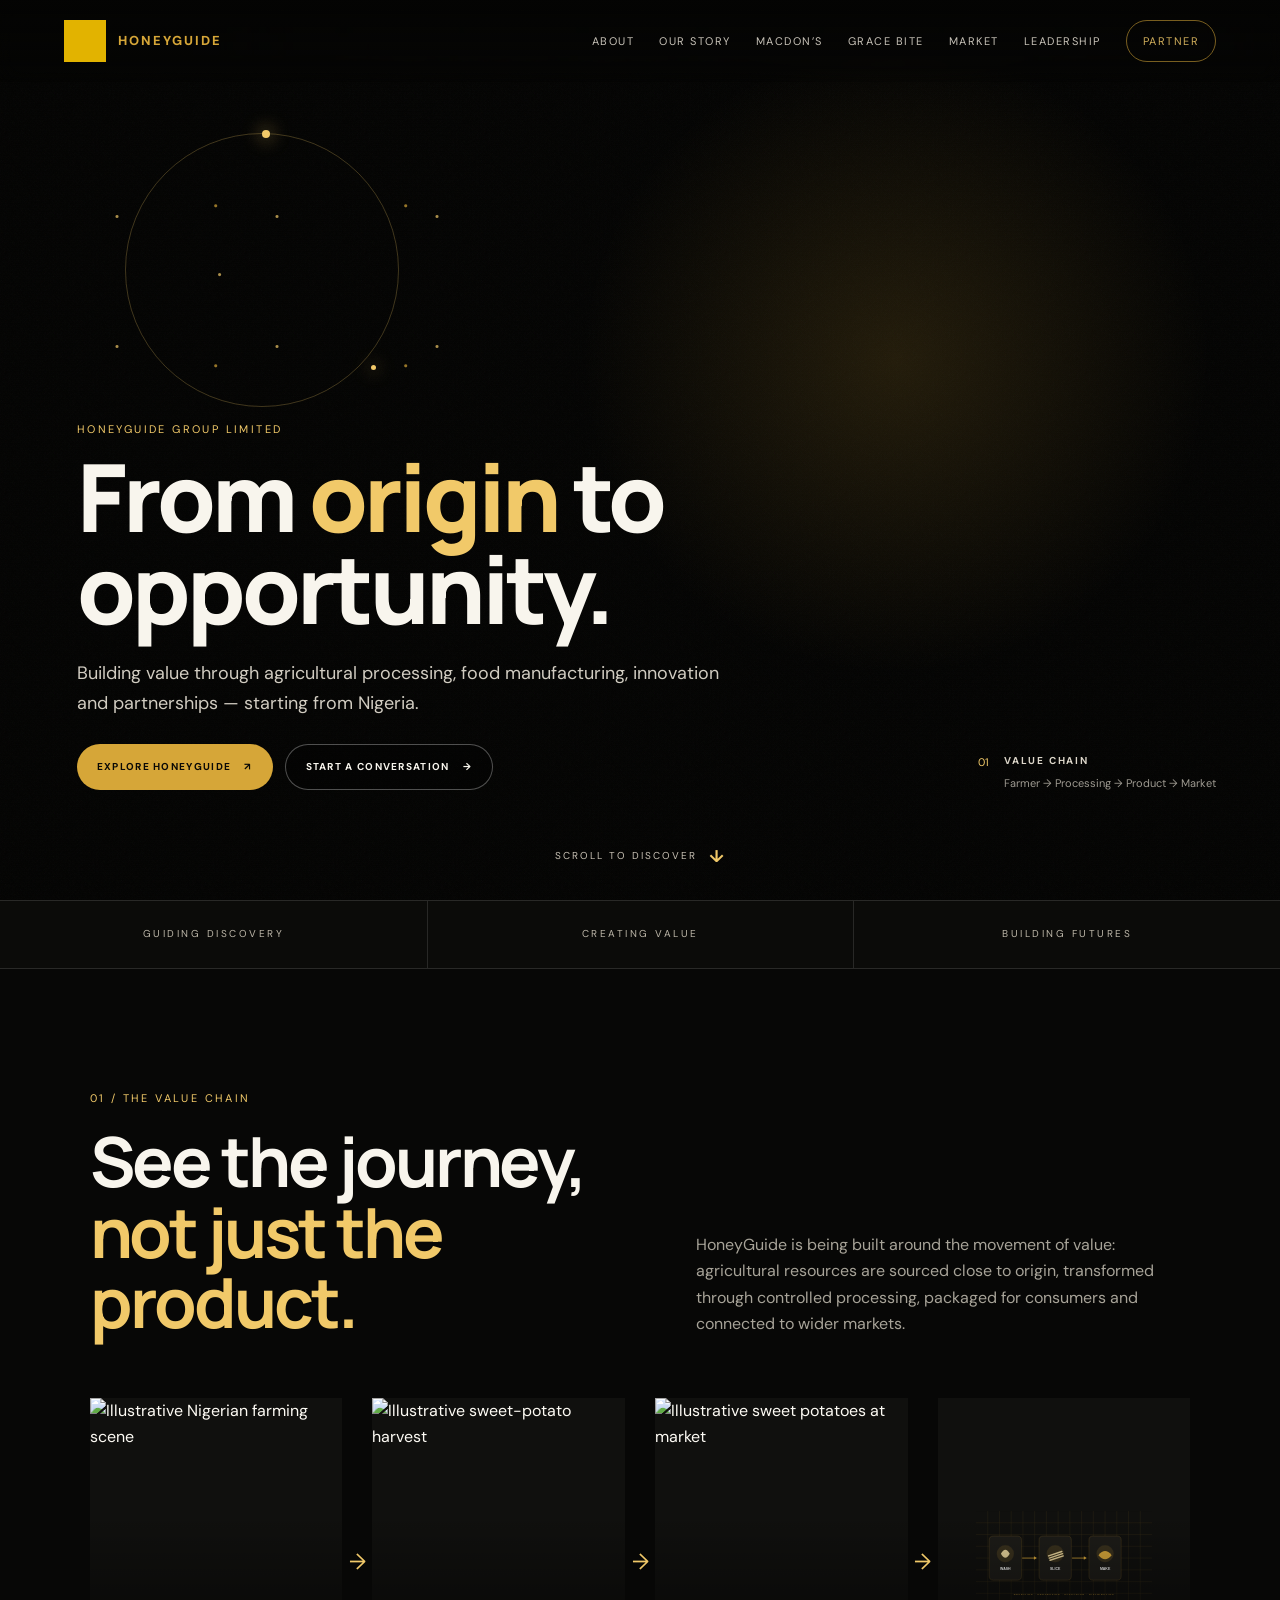
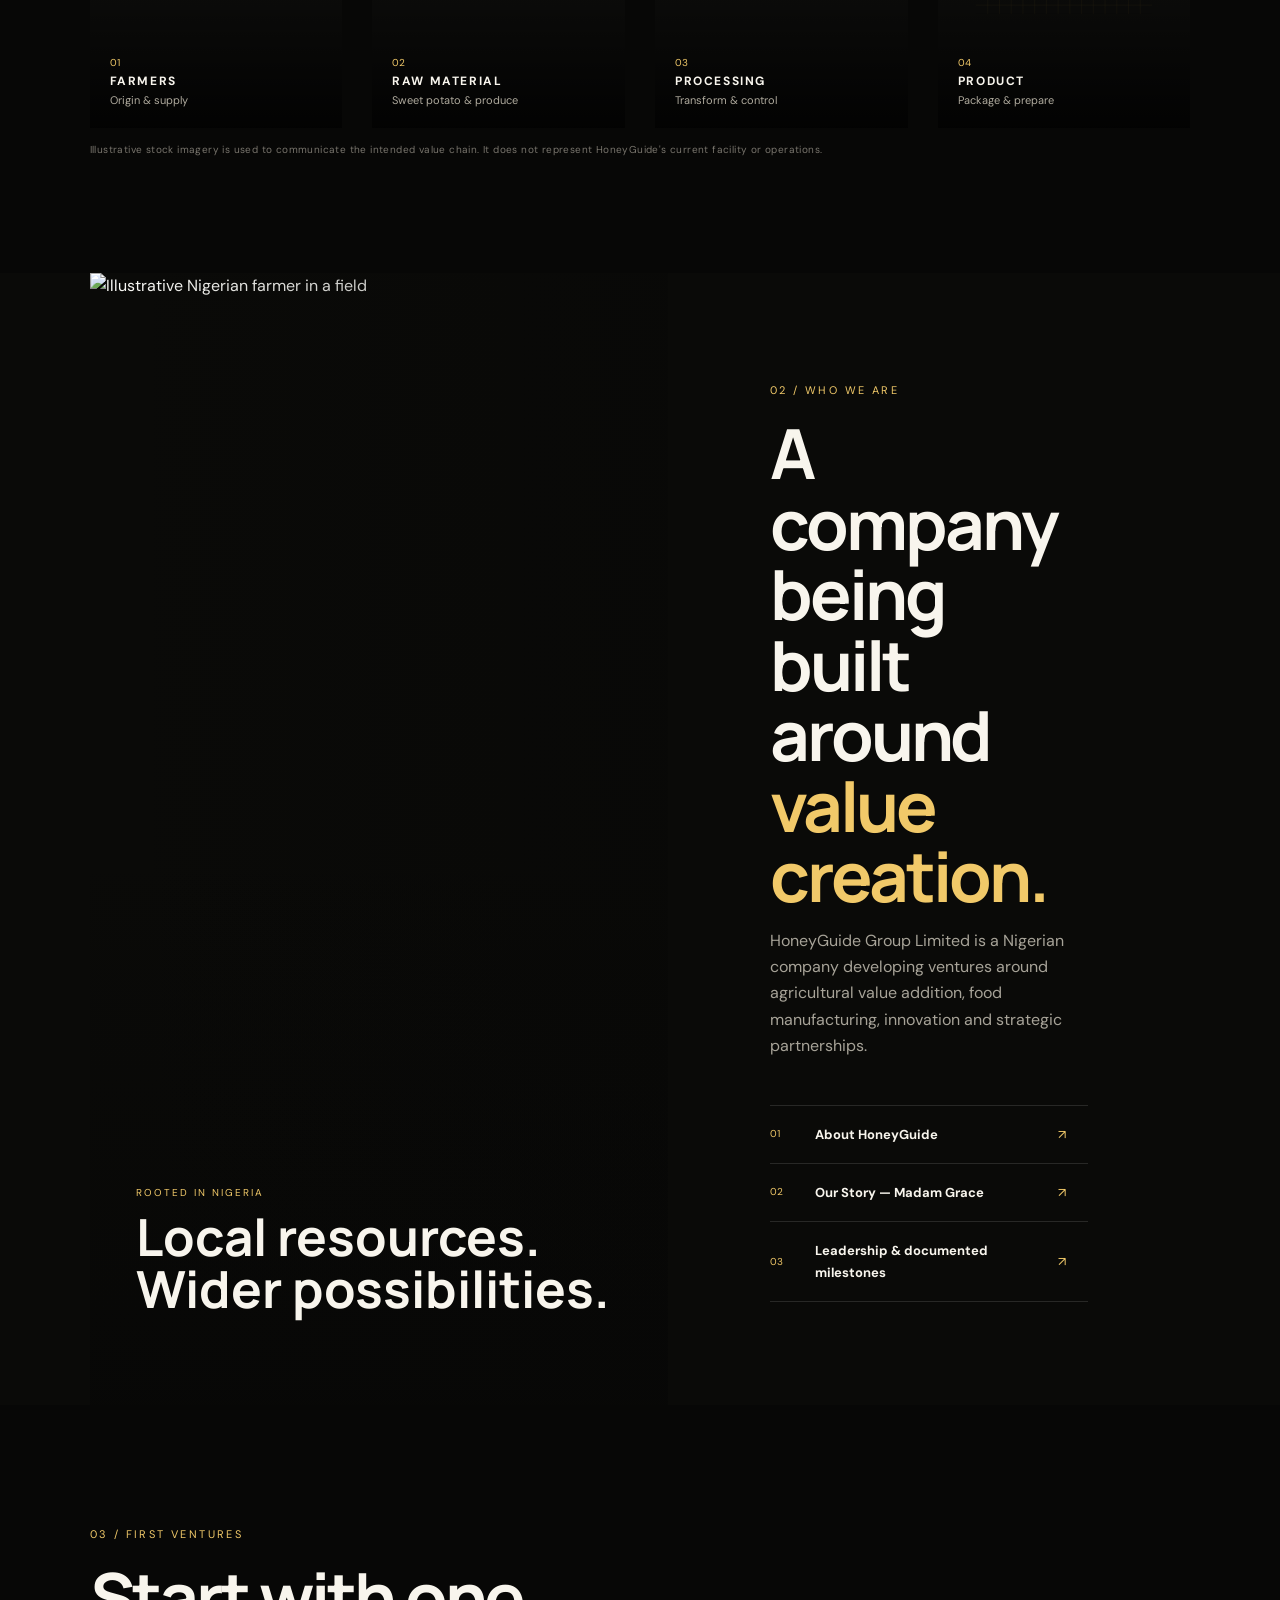
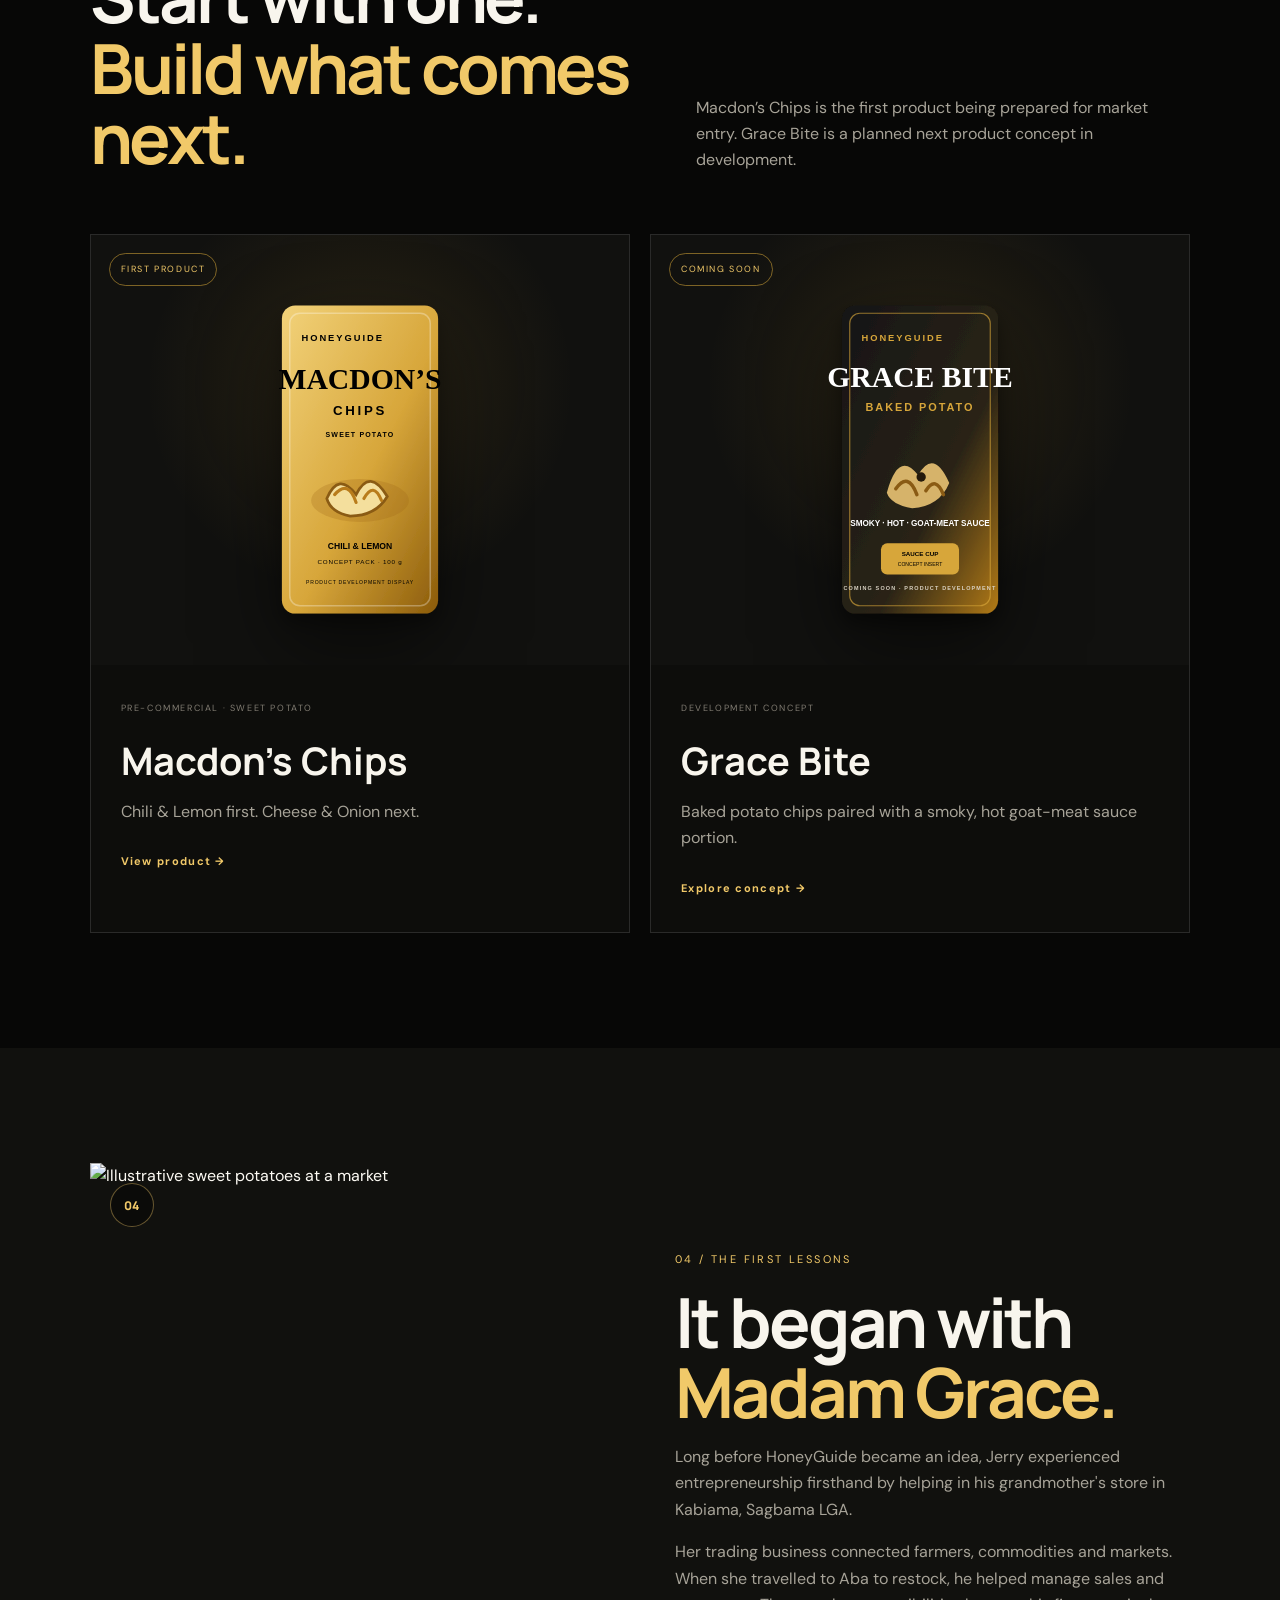
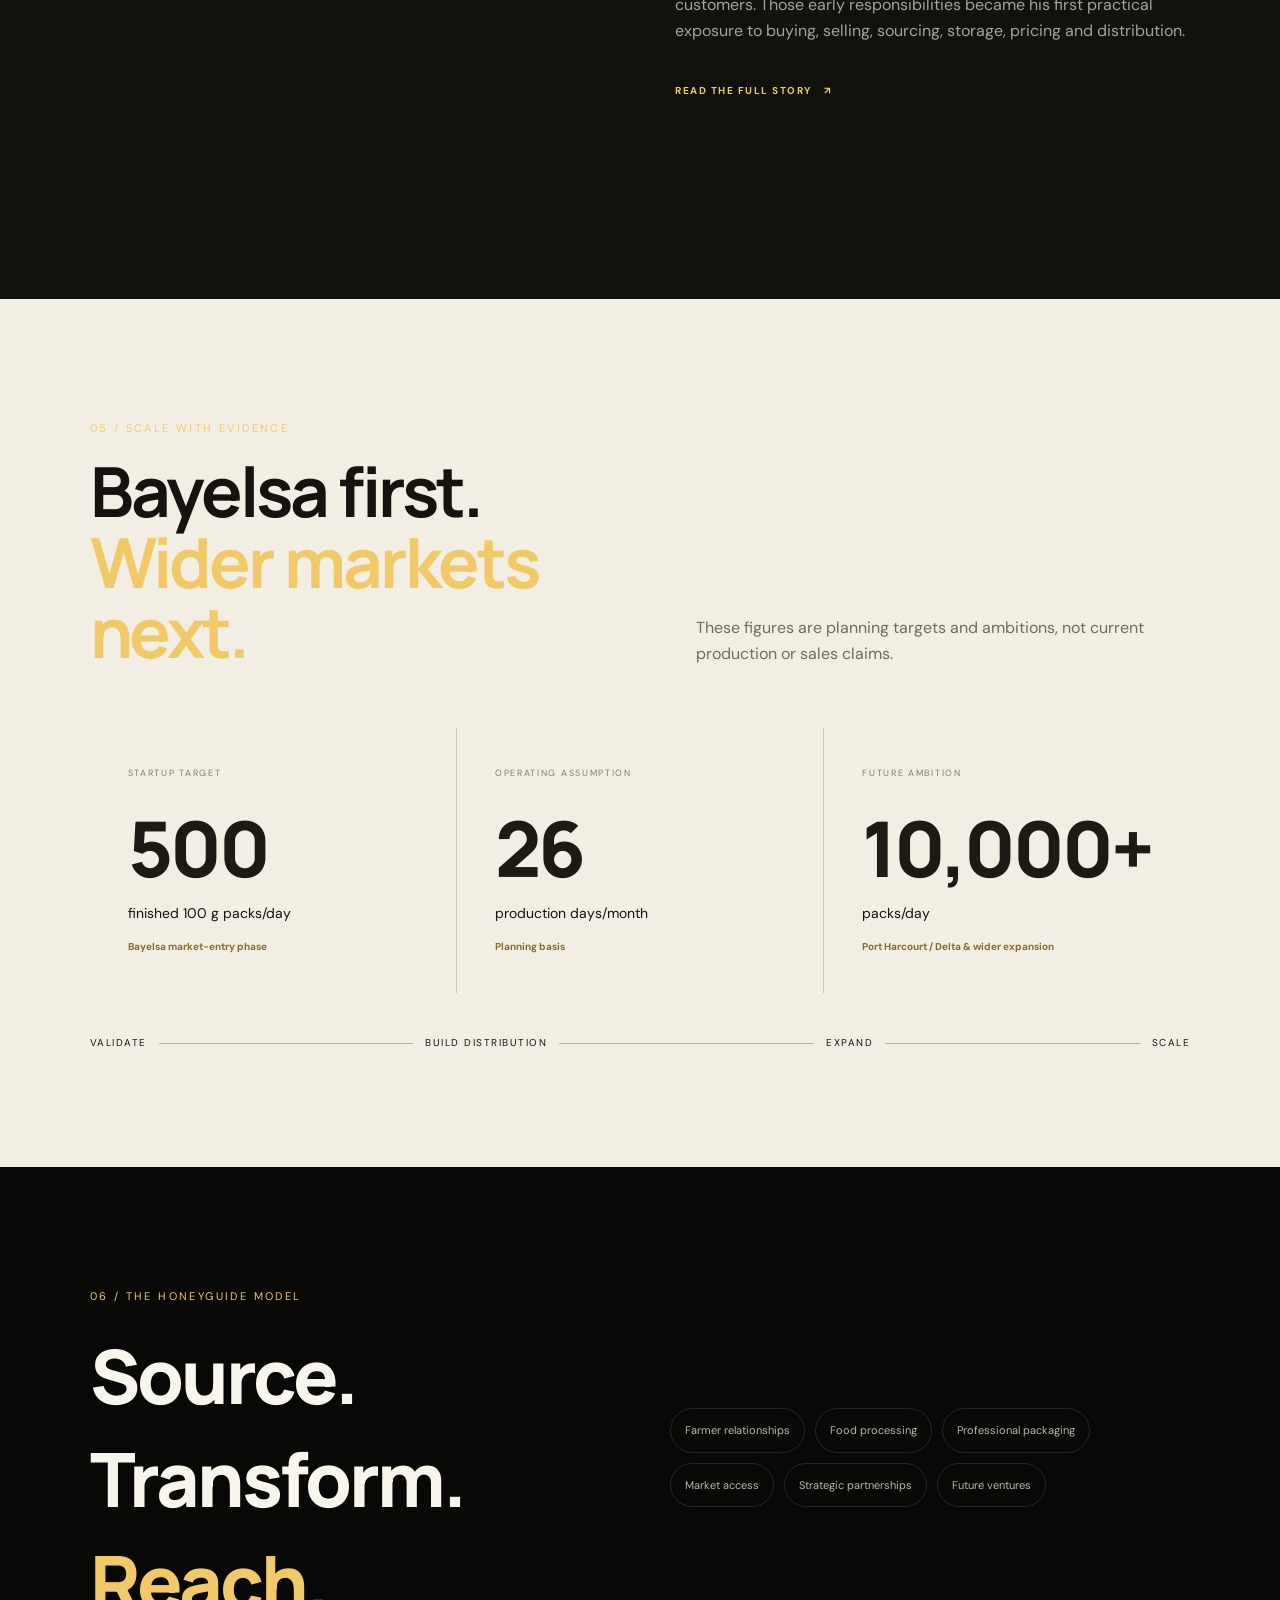
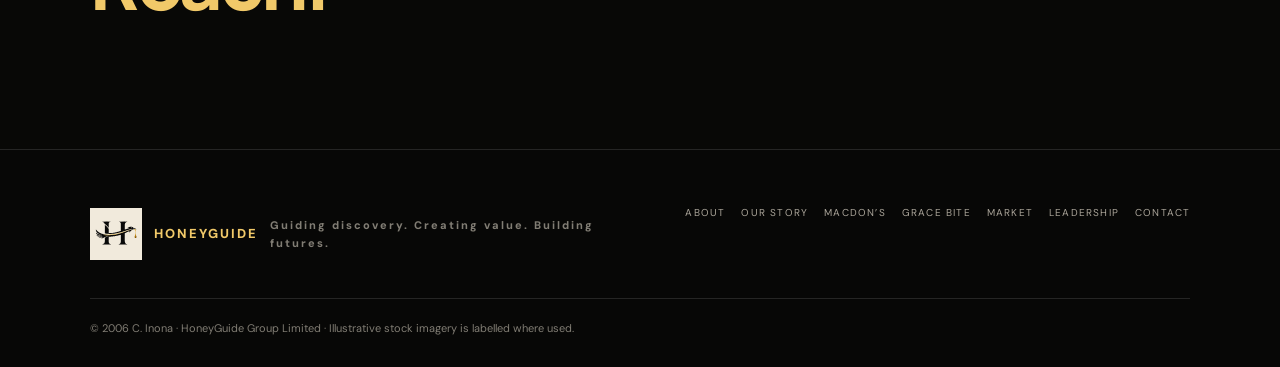
==== commit 2b8a8a9c: "Add files via upload" ====
--- a/index.html
+++ b/index.html
@@ -12,7 +12,7 @@
 <body>
 <div class="progress" id="progress"></div>
 <header class="site-header">
-  <a class="brand brand-lockup" href="index.html" aria-label="HoneyGuide Group home"><img class="brand-mark" src="assets/honeyguide-mark-transparent.png" alt="HoneyGuide mark"><span class="brand-name">HONEYGUIDE</span></a>
+  <a class="brand" href="index.html" aria-label="HoneyGuide Group home"><img src="assets/honeyguide-mark.svg" alt="HoneyGuide Group standalone mark"><span>HONEYGUIDE</span></a>
   <button class="menu-toggle" aria-expanded="false" aria-controls="mainNav"><span></span><span></span><span></span><b>Menu</b></button>
   <nav id="mainNav" class="nav">
     <a href="pages/about.html">About</a><a href="pages/story.html">Our Story</a><a href="pages/macdons.html">Macdon’s</a><a href="pages/grace-bite.html">Grace Bite</a><a href="pages/market.html">Market</a><a href="pages/leadership.html">Leadership</a><a class="nav-cta" href="pages/contact.html">Partner</a>
@@ -23,14 +23,14 @@
   <video class="hero-video" autoplay muted loop playsinline poster="https://images.pexels.com/photos/9798994/pexels-photo-9798994.jpeg?auto=compress&cs=tinysrgb&w=1600"><source src="https://videos.pexels.com/video-files/6280678/6280678-uhd_3840_2160_30fps.mp4" type="video/mp4"></video>
   <div class="hero-video-overlay"></div><div class="hero-grain"></div>
   <div class="hero-content">
-    <div class="hero-logo-stage" aria-label="HoneyGuide mark animation">
+    <div class="hero-logo-stage" aria-label="HoneyGuide logo animation">
       <div class="logo-particles"></div><div class="logo-ring"></div>
-      <img class="hero-logo" src="assets/honeyguide-mark-transparent.png" alt="HoneyGuide mark">
+      <img class="hero-logo" src="assets/honeyguide-mark.svg" alt="HoneyGuide Group standalone mark">
       <div class="logo-shine"></div>
     </div>
-    <div class="hero-kicker">HONEYGUIDE GROUP LIMITED · AGRICULTURAL VALUE ADDITION</div>
+    <div class="hero-kicker">HONEYGUIDE GROUP LIMITED</div>
     <h1>From <span>origin</span> to opportunity.</h1>
-    <p>HoneyGuide is a growing Nigerian enterprise built to source local commodities, add value through processing, develop trusted brands, connect products to markets and, over time, reach wider domestic and export markets.</p>
+    <p>Building value through agricultural processing, food manufacturing, innovation and partnerships — starting from Nigeria.</p>
     <div class="hero-actions"><a class="btn btn-gold" href="pages/about.html">Explore HoneyGuide <b>↗</b></a><a class="btn btn-outline" href="pages/contact.html">Start a conversation <b>→</b></a></div>
   </div>
   <div class="hero-side-note"><span>01</span><div><b>VALUE CHAIN</b><small>Farmer → Processing → Product → Market</small></div></div>
@@ -42,7 +42,7 @@
 </section>
 
 <section class="section value-chain" id="value-chain">
-  <div class="section-head"><div><span class="eyebrow">01 / THE VALUE CHAIN</span><h2>See the journey,<br><em>not just the product.</em></h2></div><p>HoneyGuide is being built around the movement of value: agricultural resources are sourced close to origin, transformed through appropriate processing, packaged and branded, then connected to distributors, retailers, institutional buyers and wider markets.</p></div>
+  <div class="section-head"><div><span class="eyebrow">01 / THE VALUE CHAIN</span><h2>See the journey,<br><em>not just the product.</em></h2></div><p>HoneyGuide is being built around the movement of value: agricultural resources are sourced close to origin, transformed through controlled processing, packaged for consumers and connected to wider markets.</p></div>
   <div class="image-flow">
     <article class="flow-card"><img src="https://images.pexels.com/photos/14314165/pexels-photo-14314165.jpeg?auto=compress&cs=tinysrgb&w=1600" alt="Illustrative Nigerian farming scene"><div class="flow-label"><span>01</span><b>FARMERS</b><small>Origin & supply</small></div></article>
     <div class="flow-arrow">→</div>
@@ -57,26 +57,11 @@
 
 <section class="section dark-split">
   <div class="photo-panel"><img src="https://images.pexels.com/photos/34411658/pexels-photo-34411658.jpeg?auto=compress&cs=tinysrgb&w=1600" alt="Illustrative Nigerian farmer in a field"><div class="photo-shade"></div><div class="photo-caption"><span>ROOTED IN NIGERIA</span><strong>Local resources.<br>Wider possibilities.</strong></div></div>
-  <div class="split-copy"><span class="eyebrow">02 / WHO WE ARE</span><h2>A company being built around <em>value creation.</em></h2><p>HoneyGuide Group Limited is a growing Nigerian enterprise developing ventures around agricultural value addition, food processing, branding, distribution and strategic partnerships. Macdon’s Chips is the first product being developed; it is not the limit of the HoneyGuide model.</p><div class="mini-links"><a href="pages/about.html"><span>01</span><b>About HoneyGuide</b><i>↗</i></a><a href="pages/story.html"><span>02</span><b>Our Story — Madam Grace</b><i>↗</i></a><a href="pages/leadership.html"><span>03</span><b>Leadership & documented milestones</b><i>↗</i></a></div></div>
-</section>
-
-<section class="section heritage-gallery">
-  <div class="section-head"><div><span class="eyebrow">03 / FROM LOCAL PRACTICE TO MODERN VALUE</span><h2>Rooted in African enterprise.<br><em>Built for industrial scale.</em></h2></div><p>The HoneyGuide story connects traditional agricultural knowledge with modern processing, packaging and distribution. The visual sequence moves from harvest and local handling to processing, finished goods, markets and the wider networks that can carry products beyond their point of origin.</p></div>
-  <div class="heritage-grid">
-    <figure class="heritage-card tall"><img src="https://images.pexels.com/photos/15897036/pexels-photo-15897036.jpeg?auto=compress&cs=tinysrgb&w=1600" alt="African woman working with a basket in an agricultural field"><figcaption><b>01 · ORIGIN</b><span>Harvest, people and local resources</span></figcaption></figure>
-    <figure class="heritage-card"><img src="https://upload.wikimedia.org/wikipedia/commons/a/a5/Cassava_processing_in_Obudu%2C_southern_Nigeria.jpg" alt="Cassava processing in southern Nigeria"><figcaption><b>02 · LOCAL PROCESSING</b><span>Traditional knowledge and practical transformation</span></figcaption></figure>
-    <figure class="heritage-card"><img src="https://images.pexels.com/photos/8248297/pexels-photo-8248297.jpeg?auto=compress&cs=tinysrgb&w=1600" alt="Fresh vegetables and packaged food at a market"><figcaption><b>03 · PRODUCT</b><span>From raw materials to market-ready goods</span></figcaption></figure>
-    <figure class="heritage-card wide"><img src="https://images.pexels.com/photos/20178161/pexels-photo-20178161.jpeg?auto=compress&cs=tinysrgb&w=1600" alt="Busy marketplace in Port Harcourt, Nigeria"><figcaption><b>04 · MARKET</b><span>People, commerce and distribution</span></figcaption></figure>
-    <figure class="heritage-card"><img src="https://images.pexels.com/photos/34411658/pexels-photo-34411658.jpeg?auto=compress&cs=tinysrgb&w=1600" alt="Nigerian farmer examining crops in a field"><figcaption><b>05 · THE LAND</b><span>Hands-on connection with production</span></figcaption></figure>
-    <figure class="heritage-card"><img src="https://images.pexels.com/photos/35869521/pexels-photo-35869521.jpeg?auto=compress&cs=tinysrgb&w=1600" alt="Vendor selling snacks at a Nigerian market"><figcaption><b>06 · TRADE</b><span>Local products meeting customers</span></figcaption></figure>
-    <figure class="heritage-card"><img src="https://images.pexels.com/photos/31719004/pexels-photo-31719004.jpeg?auto=compress&cs=tinysrgb&w=1600" alt="Boat navigating a river in Port Harcourt, Nigeria"><figcaption><b>07 · MOVEMENT</b><span>Logistics, waterways and commercial connection</span></figcaption></figure>
-    <figure class="heritage-card"><img src="https://images.pexels.com/photos/30730008/pexels-photo-30730008.jpeg?auto=compress&cs=tinysrgb&w=1600" alt="Packaged goods displayed at a Nigerian market stall"><figcaption><b>08 · WIDER REACH</b><span>Branded products entering larger markets</span></figcaption></figure>
-  </div>
-  <div class="image-note">Most imagery is illustrative stock photography. The cassava-processing photograph is from Wikimedia Commons and is used as a reference to southern Nigerian processing practice. These images do not represent HoneyGuide’s current facility, staff or completed operations.</div>
+  <div class="split-copy"><span class="eyebrow">02 / WHO WE ARE</span><h2>A company being built around <em>value creation.</em></h2><p>HoneyGuide Group Limited is a Nigerian company developing ventures around agricultural value addition, food manufacturing, innovation and strategic partnerships.</p><div class="mini-links"><a href="pages/about.html"><span>01</span><b>About HoneyGuide</b><i>↗</i></a><a href="pages/story.html"><span>02</span><b>Our Story — Madam Grace</b><i>↗</i></a><a href="pages/leadership.html"><span>03</span><b>Leadership & documented milestones</b><i>↗</i></a></div></div>
 </section>
 
 <section class="section venture-preview">
-  <div class="section-head"><div><span class="eyebrow">04 / FIRST VENTURES</span><h2>Start with one.<br><em>Build what comes next.</em></h2></div><p>Macdon’s Chips is the first product being prepared for market entry. Grace Bite is a planned next product concept in development.</p></div>
+  <div class="section-head"><div><span class="eyebrow">03 / FIRST VENTURES</span><h2>Start with one.<br><em>Build what comes next.</em></h2></div><p>Macdon’s Chips is the first product being prepared for market entry. Grace Bite is a planned next product concept in development.</p></div>
   <div class="venture-grid">
     <a class="venture-card macdon" href="pages/macdons.html"><div class="venture-media"><img src="assets/macdons-pack.svg" alt="Macdon’s Chips sweet-potato concept pack"><span>FIRST PRODUCT</span></div><div class="venture-body"><small>PRE-COMMERCIAL · SWEET POTATO</small><h3>Macdon’s Chips</h3><p>Chili & Lemon first. Cheese & Onion next.</p><b>View product →</b></div></a>
     <a class="venture-card grace" href="pages/grace-bite.html"><div class="venture-media"><img src="assets/grace-bite-pack.svg" alt="Grace Bite baked potato and smoky hot goat-meat sauce concept"><span>COMING SOON</span></div><div class="venture-body"><small>DEVELOPMENT CONCEPT</small><h3>Grace Bite</h3><p>Baked potato chips paired with a smoky, hot goat-meat sauce portion.</p><b>Explore concept →</b></div></a>
@@ -85,19 +70,19 @@
 
 <section class="section story-preview">
   <div class="story-photo"><img src="https://images.pexels.com/photos/36096910/pexels-photo-36096910.jpeg?auto=compress&cs=tinysrgb&w=1600" alt="Illustrative sweet potatoes at a market"><div class="story-number">04</div></div>
-  <div class="story-preview-copy"><span class="eyebrow">05 / THE FIRST LESSONS</span><h2>It began with <em>Madam Grace.</em></h2><p>Long before HoneyGuide became an idea, Jerry experienced entrepreneurship firsthand by helping in his grandmother's store in Kabiama, Sagbama LGA.</p><p>Her trading business connected farmers, commodities and markets. When she travelled to Aba to sell, he was exposed to the commercial side of the journey — customers, transactions, market demand and movement of goods. Those early responsibilities became his first practical exposure to buying, selling, sourcing, storage, pricing and distribution.</p><a class="text-link" href="pages/story.html">Read the full story <b>↗</b></a></div>
+  <div class="story-preview-copy"><span class="eyebrow">04 / THE FIRST LESSONS</span><h2>It began with <em>Madam Grace.</em></h2><p>Long before HoneyGuide became an idea, Jerry experienced entrepreneurship firsthand by helping in his grandmother's store in Kabiama, Sagbama LGA.</p><p>Her trading business connected farmers, commodities and markets. When she travelled to Aba to restock, he helped manage sales and customers. Those early responsibilities became his first practical exposure to buying, selling, sourcing, storage, pricing and distribution.</p><a class="text-link" href="pages/story.html">Read the full story <b>↗</b></a></div>
 </section>
 
 <section class="section scale-section">
-  <div class="section-head"><div><span class="eyebrow">06 / SCALE WITH EVIDENCE</span><h2>Bayelsa first.<br><em>Wider markets next.</em></h2></div><p>These figures are planning targets and ambitions, not current production or sales claims.</p></div>
+  <div class="section-head"><div><span class="eyebrow">05 / SCALE WITH EVIDENCE</span><h2>Bayelsa first.<br><em>Wider markets next.</em></h2></div><p>These figures are planning targets and ambitions, not current production or sales claims.</p></div>
   <div class="metrics"><div><small>STARTUP TARGET</small><strong>500</strong><span>finished 100 g packs/day</span><b>Bayelsa market-entry phase</b></div><div><small>OPERATING ASSUMPTION</small><strong>26</strong><span>production days/month</span><b>Planning basis</b></div><div><small>FUTURE AMBITION</small><strong>10,000+</strong><span>packs/day</span><b>Port Harcourt / Delta & wider expansion</b></div></div>
   <div class="scale-rail"><span>Validate</span><i></i><span>Build distribution</span><i></i><span>Expand</span><i></i><span>Scale</span></div>
 </section>
 
 <section class="section impact-band">
-  <div><span class="eyebrow">07 / THE HONEYGUIDE MODEL</span><h2>Source. Transform. <em>Reach.</em></h2></div>
+  <div><span class="eyebrow">06 / THE HONEYGUIDE MODEL</span><h2>Source. Transform. <em>Reach.</em></h2></div>
   <div class="impact-points"><span>Farmer relationships</span><span>Food processing</span><span>Professional packaging</span><span>Market access</span><span>Strategic partnerships</span><span>Future ventures</span></div>
 </section>
 </main>
-<footer class="footer"><div><div class="footer-lockup"><img class="footer-mark" src="assets/honeyguide-mark-transparent.png" alt="HoneyGuide mark"><span>HONEYGUIDE</span></div><p>Guiding discovery. Creating value. Building futures.</p></div><nav><a href="pages/about.html">About</a><a href="pages/story.html">Our Story</a><a href="pages/macdons.html">Macdon’s</a><a href="pages/grace-bite.html">Grace Bite</a><a href="pages/market.html">Market</a><a href="pages/leadership.html">Leadership</a><a href="pages/contact.html">Contact</a></nav><small>© 2026 HoneyGuide Group Limited · Illustrative stock imagery is labelled where used.</small></footer>
+<footer class="footer"><div class="footer-brand"><img src="assets/honeyguide-mark.svg" alt="HoneyGuide Group standalone mark"><span>HONEYGUIDE</span><p>Guiding discovery. Creating value. Building futures.</p></div><nav><a href="pages/about.html">About</a><a href="pages/story.html">Our Story</a><a href="pages/macdons.html">Macdon’s</a><a href="pages/grace-bite.html">Grace Bite</a><a href="pages/market.html">Market</a><a href="pages/leadership.html">Leadership</a><a href="pages/contact.html">Contact</a></nav><small>© 2006 C. Inona · HoneyGuide Group Limited · Illustrative stock imagery is labelled where used.</small></footer>
 </body></html>
--- a/style.css
+++ b/style.css
@@ -1,5 +1,24 @@
-:root{--black:#070706;--black2:#0d0d0b;--gold:#d6a638;--gold2:#f1c969;--cream:#f3eee3;--muted:#a7a398;--line:rgba(255,255,255,.12);--sans:'DM Sans',Arial,sans-serif;--display:'Manrope',Arial,sans-serif}*{box-sizing:border-box}html{scroll-behavior:smooth;overflow-x:hidden}body{margin:0;background:var(--black);color:#f8f5ed;font-family:var(--sans);line-height:1.65;overflow-x:hidden}body:has(.hero){min-width:320px}a{color:inherit;text-decoration:none}img,video{max-width:100%;display:block}.progress{position:fixed;z-index:100;top:0;left:0;width:0;height:2px;background:var(--gold2)}.site-header{position:fixed;z-index:90;inset:0 0 auto;height:82px;padding:14px clamp(20px,5vw,80px);display:flex;align-items:center;justify-content:space-between;background:linear-gradient(180deg,rgba(4,4,3,.94),rgba(4,4,3,.52),transparent);backdrop-filter:blur(10px)}.brand{display:flex;align-items:center}.brand-lockup{gap:12px}.brand-mark{width:42px!important;height:42px;object-fit:contain;filter:none!important}.brand-name{font-family:var(--display);font-size:18px;letter-spacing:3px;font-weight:800;color:var(--gold2);white-space:nowrap}.brand img{width:185px;height:auto;filter:brightness(0) saturate(100%) invert(71%) sepia(58%) saturate(710%) hue-rotate(2deg) brightness(91%)}.nav{display:flex;align-items:center;gap:25px;font-size:11px;letter-spacing:1.5px;text-transform:uppercase}.nav a{color:#e8e2d6;opacity:.86;transition:.25s}.nav a:hover{color:var(--gold2);opacity:1}.nav-cta{border:1px solid rgba(214,166,56,.65);padding:11px 16px;border-radius:999px;color:var(--gold2)!important}.menu-toggle{display:none;background:transparent;border:0;color:#fff}.menu-toggle span{display:block;width:25px;height:2px;background:#fff;margin:5px}.menu-toggle b{font:500 10px var(--sans);letter-spacing:1px;text-transform:uppercase}.hero{min-height:100svh;position:relative;display:grid;place-items:center;overflow:hidden;background:#050504}.hero-video{position:absolute;inset:0;width:100%;height:100%;object-fit:cover;filter:brightness(.42) saturate(.65) contrast(1.1);transform:scale(1.04);animation:heroZoom 16s ease-in-out infinite alternate}.hero-video-overlay{position:absolute;inset:0;background:radial-gradient(circle at 70% 40%,rgba(214,166,56,.15),transparent 30%),linear-gradient(90deg,rgba(4,4,3,.92),rgba(4,4,3,.56) 48%,rgba(4,4,3,.78));}.hero-grain{position:absolute;inset:0;opacity:.12;background-image:url("data:image/svg+xml,%3Csvg xmlns='http://www.w3.org/2000/svg' width='120' height='120'%3E%3Cfilter id='n'%3E%3CfeTurbulence baseFrequency='.75' numOctaves='3' stitchTiles='stitch'/%3E%3C/filter%3E%3Crect width='100%25' height='100%25' filter='url(%23n)' opacity='.3'/%3E%3C/svg%3E")}.hero-content{position:relative;z-index:3;width:min(1180px,88vw);padding:125px 0 90px}.hero-logo-stage{position:relative;width:min(280px,52vw);margin:0 0 25px;aspect-ratio:1;display:grid;place-items:center}.hero-logo{width:78%;height:auto;filter:brightness(0) saturate(100%) invert(71%) sepia(58%) saturate(710%) hue-rotate(2deg) brightness(91%) drop-shadow(0 0 28px rgba(214,166,56,.22));opacity:0;clip-path:inset(0 100% 0 0);animation:logoReveal 2.2s cubic-bezier(.16,1,.3,1) .45s forwards}.logo-ring{position:absolute;width:74%;aspect-ratio:1;border:1px solid rgba(241,201,105,.25);border-radius:50%;animation:ringDraw 2.4s ease-out forwards,ringSpin 14s linear 2.4s infinite}.logo-ring:before,.logo-ring:after{content:"";position:absolute;width:8px;height:8px;border-radius:50%;background:var(--gold2);box-shadow:0 0 18px var(--gold2)}.logo-ring:before{top:-4px;left:50%}.logo-ring:after{bottom:13%;right:8%;width:5px;height:5px}.logo-shine{position:absolute;width:12%;height:160%;background:linear-gradient(90deg,transparent,rgba(255,239,178,.8),transparent);filter:blur(2px);transform:rotate(18deg) translateX(-700%);animation:shine 2.7s ease-in-out 2.2s forwards}.logo-particles{position:absolute;inset:0;background:radial-gradient(circle at 25% 55%,var(--gold2) 0 1px,transparent 2px),radial-gradient(circle at 73% 38%,var(--gold) 0 1px,transparent 2px),radial-gradient(circle at 62% 72%,var(--gold2) 0 1px,transparent 2px);background-size:160px 130px,190px 160px,230px 180px;opacity:.7;animation:particles 4s ease-in-out infinite}.hero-kicker,.eyebrow{font-size:11px;letter-spacing:2.4px;text-transform:uppercase;color:var(--gold2)}.hero-kicker{margin-bottom:12px}.hero h1{font-family:var(--display);font-size:clamp(44px,7.4vw,94px);line-height:.98;letter-spacing:-4px;margin:0;max-width:900px;font-weight:800}.hero h1 span{color:var(--gold2)}.hero p{font-size:18px;color:#d1ccc1;max-width:650px;margin:25px 0}.hero-actions{display:flex;gap:12px;flex-wrap:wrap}.btn{display:inline-flex;align-items:center;gap:13px;padding:14px 20px;border-radius:999px;text-transform:uppercase;letter-spacing:1.3px;font-size:10px;font-weight:700}.btn-gold{background:var(--gold);color:#0a0906}.btn-outline{border:1px solid rgba(255,255,255,.3);background:rgba(0,0,0,.18)}.hero-side-note{position:absolute;z-index:3;right:5vw;bottom:12vh;display:flex;gap:15px;align-items:flex-start;color:#ddd7ca}.hero-side-note>span{font-size:11px;color:var(--gold2)}.hero-side-note b,.hero-side-note small{display:block}.hero-side-note b{font-size:10px;letter-spacing:1.8px}.hero-side-note small{color:#9e9a91;font-size:11px;margin-top:4px}.scroll-cue{position:absolute;z-index:4;bottom:30px;left:50%;transform:translateX(-50%);font-size:10px;text-transform:uppercase;letter-spacing:2px;color:#c8c1b4;display:flex;gap:12px;align-items:center}.scroll-cue b{color:var(--gold2);font-size:17px;animation:bounce 1.6s infinite}.intro-strip{display:grid;grid-template-columns:repeat(3,1fr);border-block:1px solid var(--line);background:#0b0b09}.strip-word{padding:25px 5vw;text-align:center;color:#bdb7a9;font-size:10px;letter-spacing:2.5px}.strip-word+ .strip-word{border-left:1px solid var(--line)}.section{padding:clamp(75px,9vw,140px) clamp(22px,7vw,100px)}.section-head{display:grid;grid-template-columns:1.05fr .95fr;gap:60px;align-items:end;margin-bottom:60px}.section-head h2,.split-copy h2,.story-preview-copy h2{font-family:var(--display);font-size:clamp(38px,5.4vw,72px);line-height:1.02;letter-spacing:-3px;margin:16px 0 0}.section-head h2 em,.split-copy h2 em,.story-preview-copy h2 em{font-style:normal;color:var(--gold2)}.section-head>p{color:var(--muted);max-width:680px;margin:0}.image-flow{display:grid;grid-template-columns:1fr 30px 1fr 30px 1fr 30px 1fr;align-items:center;gap:0}.flow-card{position:relative;min-width:0;height:330px;overflow:hidden;border:1px solid var(--line);background:#10100e}.flow-card img{width:100%;height:100%;object-fit:cover;filter:saturate(.82) contrast(1.05)}.flow-card:after{content:"";position:absolute;inset:0;background:linear-gradient(180deg,transparent 35%,rgba(0,0,0,.85))}.flow-card.process-art img{padding:38px;object-fit:contain;background:#10100e;filter:none}.flow-label{position:absolute;z-index:2;left:20px;right:20px;bottom:18px}.flow-label span,.flow-label b,.flow-label small{display:block}.flow-label span{color:var(--gold2);font-size:10px}.flow-label b{font-size:12px;letter-spacing:1.6px}.flow-label small{color:#b0ab9e;font-size:11px}.flow-arrow{font-size:22px;text-align:center;color:var(--gold2)}.image-note{font-size:10px;color:#79756d;letter-spacing:.4px;margin-top:14px}.dark-split{display:grid;grid-template-columns:1.05fr .95fr;gap:0;padding-block:0;background:#0a0a08}.photo-panel{min-height:650px;position:relative;overflow:hidden}.photo-panel img{width:100%;height:100%;object-fit:cover;filter:grayscale(.15) saturate(.75) contrast(1.1)}.photo-shade{position:absolute;inset:0;background:linear-gradient(90deg,transparent,rgba(7,7,6,.45)),linear-gradient(0deg,rgba(7,7,6,.8),transparent 50%)}.photo-caption{position:absolute;left:8%;bottom:8%;z-index:2}.photo-caption span{display:block;color:var(--gold2);font-size:10px;letter-spacing:2px}.photo-caption strong{display:block;font-family:var(--display);font-size:clamp(30px,4vw,56px);line-height:1.02;margin-top:8px}.split-copy{padding:clamp(60px,8vw,120px)}.split-copy>p{max-width:620px;color:var(--muted);font-size:16px}.mini-links{margin-top:45px;border-top:1px solid var(--line)}.mini-links a{display:grid;grid-template-columns:45px 1fr 30px;align-items:center;padding:18px 0;border-bottom:1px solid var(--line);font-size:13px}.mini-links span{color:var(--gold2);font-size:10px}.mini-links i{font-style:normal;color:var(--gold2)}.venture-grid{display:grid;grid-template-columns:1fr 1fr;gap:20px}.venture-card{border:1px solid var(--line);background:#0d0d0b;transition:transform .35s,border-color .35s}.venture-card:hover{transform:translateY(-7px);border-color:rgba(214,166,56,.55)}.venture-media{height:430px;position:relative;display:grid;place-items:center;overflow:hidden;background:radial-gradient(circle at 50% 35%,rgba(214,166,56,.13),transparent 55%),#11110f}.venture-media img{width:65%;height:78%;object-fit:contain;filter:drop-shadow(0 30px 40px rgba(0,0,0,.5));transition:transform .5s}.venture-card:hover .venture-media img{transform:scale(1.05) rotate(-1deg)}.venture-media span{position:absolute;top:18px;left:18px;border:1px solid rgba(214,166,56,.55);padding:8px 11px;border-radius:999px;color:var(--gold2);font-size:9px;letter-spacing:1.6px}.venture-body{padding:28px 30px 32px}.venture-body small{color:#817c72;letter-spacing:1.6px;font-size:9px}.venture-body h3{font-family:var(--display);font-size:38px;margin:10px 0 7px}.venture-body p{color:var(--muted);margin:0 0 22px}.venture-body>b{font-size:11px;color:var(--gold2);letter-spacing:1.3px}.story-preview{display:grid;grid-template-columns:1fr 1fr;gap:70px;align-items:center;background:#11110e}.story-photo{position:relative;height:620px;overflow:hidden}.story-photo img{width:100%;height:100%;object-fit:cover;filter:saturate(.8) contrast(1.05)}.story-number{position:absolute;top:20px;left:20px;color:var(--gold2);font:800 12px var(--display);border:1px solid rgba(241,201,105,.4);border-radius:50%;width:44px;height:44px;display:grid;place-items:center;background:rgba(0,0,0,.35)}.story-preview-copy>p{color:var(--muted);max-width:620px}.text-link{display:inline-flex;gap:12px;color:var(--gold2);text-transform:uppercase;letter-spacing:1.5px;font-size:10px;font-weight:700;margin-top:22px}.scale-section{background:var(--cream);color:#14130f}.scale-section .section-head>p{color:#6f6b62}.metrics{display:grid;grid-template-columns:repeat(3,1fr);gap:1px;background:#cfc6b5}.metrics>div{background:var(--cream);padding:38px}.metrics small{display:block;color:#817b70;font-size:9px;letter-spacing:1.7px}.metrics strong{display:block;font:800 clamp(50px,6vw,78px) var(--display);color:#1c1a15;letter-spacing:-3px;margin:15px 0 2px}.metrics span,.metrics b{display:block}.metrics span{font-size:14px}.metrics b{font-size:10px;color:#8a6b26;margin-top:13px}.scale-rail{display:flex;align-items:center;gap:12px;margin-top:42px;font-size:10px;text-transform:uppercase;letter-spacing:1.5px}.scale-rail i{height:1px;background:#b9ad98;flex:1}.impact-band{display:grid;grid-template-columns:1fr 1fr;gap:60px;background:#080806}.impact-band h2{font:800 clamp(42px,6vw,75px) var(--display);letter-spacing:-3px;margin:16px 0 0}.impact-band h2 em{font-style:normal;color:var(--gold2)}.impact-points{display:flex;flex-wrap:wrap;gap:10px;align-content:center}.impact-points span{border:1px solid var(--line);padding:12px 14px;border-radius:999px;color:#bdb7aa;font-size:11px}.footer{padding:55px clamp(22px,7vw,100px) 30px;border-top:1px solid var(--line);display:grid;grid-template-columns:1fr 1fr;gap:35px}.footer img{width:185px;filter:brightness(0) saturate(100%) invert(71%) sepia(58%) saturate(710%) hue-rotate(2deg) brightness(91%)}.footer p,.footer small{color:#817d74;font-size:11px}.footer nav{display:flex;flex-wrap:wrap;gap:16px;justify-content:flex-end;align-content:start}.footer nav a{font-size:10px;text-transform:uppercase;letter-spacing:1.2px;color:#aaa499}.footer small{grid-column:1/-1;border-top:1px solid var(--line);padding-top:20px}.reveal{opacity:0;transform:translateY(22px);transition:.8s cubic-bezier(.2,.8,.2,1)}.reveal.in{opacity:1;transform:none}@keyframes logoReveal{0%{opacity:0;clip-path:inset(0 100% 0 0);transform:translateX(-18px) scale(.94)}65%{opacity:1;clip-path:inset(0 0 0 0);transform:translateX(3px) scale(1.01)}100%{opacity:1;transform:none}}@keyframes ringDraw{from{transform:scale(.4);opacity:0}to{transform:scale(1);opacity:1}}@keyframes ringSpin{to{transform:rotate(360deg)}}@keyframes shine{0%{transform:rotate(18deg) translateX(-700%);opacity:0}25%{opacity:1}70%{opacity:.5}100%{transform:rotate(18deg) translateX(700%);opacity:0}}@keyframes particles{50%{transform:translate(8px,-10px) scale(1.08);opacity:1}}@keyframes heroZoom{to{transform:scale(1.09)}}@keyframes bounce{50%{transform:translateY(5px)}}@media(max-width:980px){.nav{display:none;position:absolute;top:70px;left:0;right:0;padding:24px 6vw;background:rgba(7,7,6,.98);flex-direction:column;align-items:flex-start;border-bottom:1px solid var(--line)}.nav.open{display:flex}.menu-toggle{display:block}.brand img{width:150px}.hero-content{padding-top:110px}.hero h1{letter-spacing:-2px}.hero-side-note{display:none}.section-head,.dark-split,.story-preview,.impact-band{grid-template-columns:1fr}.image-flow{grid-template-columns:1fr 1fr;gap:14px}.flow-arrow{display:none}.flow-card{height:280px}.venture-grid,.metrics{grid-template-columns:1fr}.photo-panel{min-height:480px}.story-photo{height:450px}.footer{grid-template-columns:1fr}.footer nav{justify-content:flex-start}}@media(max-width:620px){.hero-logo-stage{width:270px}.hero h1{font-size:44px}.hero p{font-size:16px}.hero-actions{flex-direction:column;align-items:flex-start}.intro-strip{grid-template-columns:1fr}.strip-word{padding:15px}.strip-word+.strip-word{border-left:0;border-top:1px solid var(--line)}.image-flow{grid-template-columns:1fr}.flow-card{height:320px}.section{padding:75px 22px}.section-head{gap:25px;margin-bottom:40px}.section-head h2,.split-copy h2,.story-preview-copy h2{letter-spacing:-1.8px}.venture-media{height:360px}.venture-media img{width:75%}.metrics>div{padding:30px}.scale-rail{flex-direction:column;align-items:flex-start}.scale-rail i{width:1px;height:24px;flex:none;margin-left:5px}.footer{padding-inline:22px}}
+:root{--black:#070706;--black2:#0d0d0b;--gold:#d6a638;--gold2:#f1c969;--cream:#f3eee3;--muted:#a7a398;--line:rgba(255,255,255,.12);--sans:'DM Sans',Arial,sans-serif;--display:'Manrope',Arial,sans-serif}*{box-sizing:border-box}html{scroll-behavior:smooth;overflow-x:hidden}body{margin:0;background:var(--black);color:#f8f5ed;font-family:var(--sans);line-height:1.65;overflow-x:hidden}body:has(.hero){min-width:320px}a{color:inherit;text-decoration:none}img,video{max-width:100%;display:block}.progress{position:fixed;z-index:100;top:0;left:0;width:0;height:2px;background:var(--gold2)}.site-header{position:fixed;z-index:90;inset:0 0 auto;height:82px;padding:14px clamp(20px,5vw,80px);display:flex;align-items:center;justify-content:space-between;background:linear-gradient(180deg,rgba(4,4,3,.94),rgba(4,4,3,.52),transparent);backdrop-filter:blur(10px)}.brand{display:flex;align-items:center}.brand img{width:185px;height:auto;filter:brightness(0) saturate(100%) invert(71%) sepia(58%) saturate(710%) hue-rotate(2deg) brightness(91%)}.nav{display:flex;align-items:center;gap:25px;font-size:11px;letter-spacing:1.5px;text-transform:uppercase}.nav a{color:#e8e2d6;opacity:.86;transition:.25s}.nav a:hover{color:var(--gold2);opacity:1}.nav-cta{border:1px solid rgba(214,166,56,.65);padding:11px 16px;border-radius:999px;color:var(--gold2)!important}.menu-toggle{display:none;background:transparent;border:0;color:#fff}.menu-toggle span{display:block;width:25px;height:2px;background:#fff;margin:5px}.menu-toggle b{font:500 10px var(--sans);letter-spacing:1px;text-transform:uppercase}.hero{min-height:100svh;position:relative;display:grid;place-items:center;overflow:hidden;background:#050504}.hero-video{position:absolute;inset:0;width:100%;height:100%;object-fit:cover;filter:brightness(.42) saturate(.65) contrast(1.1);transform:scale(1.04);animation:heroZoom 16s ease-in-out infinite alternate}.hero-video-overlay{position:absolute;inset:0;background:radial-gradient(circle at 70% 40%,rgba(214,166,56,.15),transparent 30%),linear-gradient(90deg,rgba(4,4,3,.92),rgba(4,4,3,.56) 48%,rgba(4,4,3,.78));}.hero-grain{position:absolute;inset:0;opacity:.12;background-image:url("data:image/svg+xml,%3Csvg xmlns='http://www.w3.org/2000/svg' width='120' height='120'%3E%3Cfilter id='n'%3E%3CfeTurbulence baseFrequency='.75' numOctaves='3' stitchTiles='stitch'/%3E%3C/filter%3E%3Crect width='100%25' height='100%25' filter='url(%23n)' opacity='.3'/%3E%3C/svg%3E")}.hero-content{position:relative;z-index:3;width:min(1180px,88vw);padding:125px 0 90px}.hero-logo-stage{position:relative;width:min(370px,62vw);margin:0 0 25px;aspect-ratio:1.48;display:grid;place-items:center}.hero-logo{width:100%;height:auto;filter:brightness(0) saturate(100%) invert(71%) sepia(58%) saturate(710%) hue-rotate(2deg) brightness(91%) drop-shadow(0 0 28px rgba(214,166,56,.22));opacity:0;clip-path:inset(0 100% 0 0);animation:logoReveal 2.2s cubic-bezier(.16,1,.3,1) .45s forwards}.logo-ring{position:absolute;width:74%;aspect-ratio:1;border:1px solid rgba(241,201,105,.25);border-radius:50%;animation:ringDraw 2.4s ease-out forwards,ringSpin 14s linear 2.4s infinite}.logo-ring:before,.logo-ring:after{content:"";position:absolute;width:8px;height:8px;border-radius:50%;background:var(--gold2);box-shadow:0 0 18px var(--gold2)}.logo-ring:before{top:-4px;left:50%}.logo-ring:after{bottom:13%;right:8%;width:5px;height:5px}.logo-shine{position:absolute;width:12%;height:160%;background:linear-gradient(90deg,transparent,rgba(255,239,178,.8),transparent);filter:blur(2px);transform:rotate(18deg) translateX(-700%);animation:shine 2.7s ease-in-out 2.2s forwards}.logo-particles{position:absolute;inset:0;background:radial-gradient(circle at 25% 55%,var(--gold2) 0 1px,transparent 2px),radial-gradient(circle at 73% 38%,var(--gold) 0 1px,transparent 2px),radial-gradient(circle at 62% 72%,var(--gold2) 0 1px,transparent 2px);background-size:160px 130px,190px 160px,230px 180px;opacity:.7;animation:particles 4s ease-in-out infinite}.hero-kicker,.eyebrow{font-size:11px;letter-spacing:2.4px;text-transform:uppercase;color:var(--gold2)}.hero-kicker{margin-bottom:12px}.hero h1{font-family:var(--display);font-size:clamp(44px,7.4vw,94px);line-height:.98;letter-spacing:-4px;margin:0;max-width:900px;font-weight:800}.hero h1 span{color:var(--gold2)}.hero p{font-size:18px;color:#d1ccc1;max-width:650px;margin:25px 0}.hero-actions{display:flex;gap:12px;flex-wrap:wrap}.btn{display:inline-flex;align-items:center;gap:13px;padding:14px 20px;border-radius:999px;text-transform:uppercase;letter-spacing:1.3px;font-size:10px;font-weight:700}.btn-gold{background:var(--gold);color:#0a0906}.btn-outline{border:1px solid rgba(255,255,255,.3);background:rgba(0,0,0,.18)}.hero-side-note{position:absolute;z-index:3;right:5vw;bottom:12vh;display:flex;gap:15px;align-items:flex-start;color:#ddd7ca}.hero-side-note>span{font-size:11px;color:var(--gold2)}.hero-side-note b,.hero-side-note small{display:block}.hero-side-note b{font-size:10px;letter-spacing:1.8px}.hero-side-note small{color:#9e9a91;font-size:11px;margin-top:4px}.scroll-cue{position:absolute;z-index:4;bottom:30px;left:50%;transform:translateX(-50%);font-size:10px;text-transform:uppercase;letter-spacing:2px;color:#c8c1b4;display:flex;gap:12px;align-items:center}.scroll-cue b{color:var(--gold2);font-size:17px;animation:bounce 1.6s infinite}.intro-strip{display:grid;grid-template-columns:repeat(3,1fr);border-block:1px solid var(--line);background:#0b0b09}.strip-word{padding:25px 5vw;text-align:center;color:#bdb7a9;font-size:10px;letter-spacing:2.5px}.strip-word+ .strip-word{border-left:1px solid var(--line)}.section{padding:clamp(75px,9vw,140px) clamp(22px,7vw,100px)}.section-head{display:grid;grid-template-columns:1.05fr .95fr;gap:60px;align-items:end;margin-bottom:60px}.section-head h2,.split-copy h2,.story-preview-copy h2{font-family:var(--display);font-size:clamp(38px,5.4vw,72px);line-height:1.02;letter-spacing:-3px;margin:16px 0 0}.section-head h2 em,.split-copy h2 em,.story-preview-copy h2 em{font-style:normal;color:var(--gold2)}.section-head>p{color:var(--muted);max-width:680px;margin:0}.image-flow{display:grid;grid-template-columns:1fr 30px 1fr 30px 1fr 30px 1fr;align-items:center;gap:0}.flow-card{position:relative;min-width:0;height:330px;overflow:hidden;border:1px solid var(--line);background:#10100e}.flow-card img{width:100%;height:100%;object-fit:cover;filter:saturate(.82) contrast(1.05)}.flow-card:after{content:"";position:absolute;inset:0;background:linear-gradient(180deg,transparent 35%,rgba(0,0,0,.85))}.flow-card.process-art img{padding:38px;object-fit:contain;background:#10100e;filter:none}.flow-label{position:absolute;z-index:2;left:20px;right:20px;bottom:18px}.flow-label span,.flow-label b,.flow-label small{display:block}.flow-label span{color:var(--gold2);font-size:10px}.flow-label b{font-size:12px;letter-spacing:1.6px}.flow-label small{color:#b0ab9e;font-size:11px}.flow-arrow{font-size:22px;text-align:center;color:var(--gold2)}.image-note{font-size:10px;color:#79756d;letter-spacing:.4px;margin-top:14px}.dark-split{display:grid;grid-template-columns:1.05fr .95fr;gap:0;padding-block:0;background:#0a0a08}.photo-panel{min-height:650px;position:relative;overflow:hidden}.photo-panel img{width:100%;height:100%;object-fit:cover;filter:grayscale(.15) saturate(.75) contrast(1.1)}.photo-shade{position:absolute;inset:0;background:linear-gradient(90deg,transparent,rgba(7,7,6,.45)),linear-gradient(0deg,rgba(7,7,6,.8),transparent 50%)}.photo-caption{position:absolute;left:8%;bottom:8%;z-index:2}.photo-caption span{display:block;color:var(--gold2);font-size:10px;letter-spacing:2px}.photo-caption strong{display:block;font-family:var(--display);font-size:clamp(30px,4vw,56px);line-height:1.02;margin-top:8px}.split-copy{padding:clamp(60px,8vw,120px)}.split-copy>p{max-width:620px;color:var(--muted);font-size:16px}.mini-links{margin-top:45px;border-top:1px solid var(--line)}.mini-links a{display:grid;grid-template-columns:45px 1fr 30px;align-items:center;padding:18px 0;border-bottom:1px solid var(--line);font-size:13px}.mini-links span{color:var(--gold2);font-size:10px}.mini-links i{font-style:normal;color:var(--gold2)}.venture-grid{display:grid;grid-template-columns:1fr 1fr;gap:20px}.venture-card{border:1px solid var(--line);background:#0d0d0b;transition:transform .35s,border-color .35s}.venture-card:hover{transform:translateY(-7px);border-color:rgba(214,166,56,.55)}.venture-media{height:430px;position:relative;display:grid;place-items:center;overflow:hidden;background:radial-gradient(circle at 50% 35%,rgba(214,166,56,.13),transparent 55%),#11110f}.venture-media img{width:65%;height:78%;object-fit:contain;filter:drop-shadow(0 30px 40px rgba(0,0,0,.5));transition:transform .5s}.venture-card:hover .venture-media img{transform:scale(1.05) rotate(-1deg)}.venture-media span{position:absolute;top:18px;left:18px;border:1px solid rgba(214,166,56,.55);padding:8px 11px;border-radius:999px;color:var(--gold2);font-size:9px;letter-spacing:1.6px}.venture-body{padding:28px 30px 32px}.venture-body small{color:#817c72;letter-spacing:1.6px;font-size:9px}.venture-body h3{font-family:var(--display);font-size:38px;margin:10px 0 7px}.venture-body p{color:var(--muted);margin:0 0 22px}.venture-body>b{font-size:11px;color:var(--gold2);letter-spacing:1.3px}.story-preview{display:grid;grid-template-columns:1fr 1fr;gap:70px;align-items:center;background:#11110e}.story-photo{position:relative;height:620px;overflow:hidden}.story-photo img{width:100%;height:100%;object-fit:cover;filter:saturate(.8) contrast(1.05)}.story-number{position:absolute;top:20px;left:20px;color:var(--gold2);font:800 12px var(--display);border:1px solid rgba(241,201,105,.4);border-radius:50%;width:44px;height:44px;display:grid;place-items:center;background:rgba(0,0,0,.35)}.story-preview-copy>p{color:var(--muted);max-width:620px}.text-link{display:inline-flex;gap:12px;color:var(--gold2);text-transform:uppercase;letter-spacing:1.5px;font-size:10px;font-weight:700;margin-top:22px}.scale-section{background:var(--cream);color:#14130f}.scale-section .section-head>p{color:#6f6b62}.metrics{display:grid;grid-template-columns:repeat(3,1fr);gap:1px;background:#cfc6b5}.metrics>div{background:var(--cream);padding:38px}.metrics small{display:block;color:#817b70;font-size:9px;letter-spacing:1.7px}.metrics strong{display:block;font:800 clamp(50px,6vw,78px) var(--display);color:#1c1a15;letter-spacing:-3px;margin:15px 0 2px}.metrics span,.metrics b{display:block}.metrics span{font-size:14px}.metrics b{font-size:10px;color:#8a6b26;margin-top:13px}.scale-rail{display:flex;align-items:center;gap:12px;margin-top:42px;font-size:10px;text-transform:uppercase;letter-spacing:1.5px}.scale-rail i{height:1px;background:#b9ad98;flex:1}.impact-band{display:grid;grid-template-columns:1fr 1fr;gap:60px;background:#080806}.impact-band h2{font:800 clamp(42px,6vw,75px) var(--display);letter-spacing:-3px;margin:16px 0 0}.impact-band h2 em{font-style:normal;color:var(--gold2)}.impact-points{display:flex;flex-wrap:wrap;gap:10px;align-content:center}.impact-points span{border:1px solid var(--line);padding:12px 14px;border-radius:999px;color:#bdb7aa;font-size:11px}.footer{padding:55px clamp(22px,7vw,100px) 30px;border-top:1px solid var(--line);display:grid;grid-template-columns:1fr 1fr;gap:35px}.footer img{width:185px;filter:brightness(0) saturate(100%) invert(71%) sepia(58%) saturate(710%) hue-rotate(2deg) brightness(91%)}.footer p,.footer small{color:#817d74;font-size:11px}.footer nav{display:flex;flex-wrap:wrap;gap:16px;justify-content:flex-end;align-content:start}.footer nav a{font-size:10px;text-transform:uppercase;letter-spacing:1.2px;color:#aaa499}.footer small{grid-column:1/-1;border-top:1px solid var(--line);padding-top:20px}.reveal{opacity:0;transform:translateY(22px);transition:.8s cubic-bezier(.2,.8,.2,1)}.reveal.in{opacity:1;transform:none}@keyframes logoReveal{0%{opacity:0;clip-path:inset(0 100% 0 0);transform:translateX(-18px) scale(.94)}65%{opacity:1;clip-path:inset(0 0 0 0);transform:translateX(3px) scale(1.01)}100%{opacity:1;transform:none}}@keyframes ringDraw{from{transform:scale(.4);opacity:0}to{transform:scale(1);opacity:1}}@keyframes ringSpin{to{transform:rotate(360deg)}}@keyframes shine{0%{transform:rotate(18deg) translateX(-700%);opacity:0}25%{opacity:1}70%{opacity:.5}100%{transform:rotate(18deg) translateX(700%);opacity:0}}@keyframes particles{50%{transform:translate(8px,-10px) scale(1.08);opacity:1}}@keyframes heroZoom{to{transform:scale(1.09)}}@keyframes bounce{50%{transform:translateY(5px)}}@media(max-width:980px){.nav{display:none;position:absolute;top:70px;left:0;right:0;padding:24px 6vw;background:rgba(7,7,6,.98);flex-direction:column;align-items:flex-start;border-bottom:1px solid var(--line)}.nav.open{display:flex}.menu-toggle{display:block}.brand img{width:150px}.hero-content{padding-top:110px}.hero h1{letter-spacing:-2px}.hero-side-note{display:none}.section-head,.dark-split,.story-preview,.impact-band{grid-template-columns:1fr}.image-flow{grid-template-columns:1fr 1fr;gap:14px}.flow-arrow{display:none}.flow-card{height:280px}.venture-grid,.metrics{grid-template-columns:1fr}.photo-panel{min-height:480px}.story-photo{height:450px}.footer{grid-template-columns:1fr}.footer nav{justify-content:flex-start}}@media(max-width:620px){.hero-logo-stage{width:270px}.hero h1{font-size:44px}.hero p{font-size:16px}.hero-actions{flex-direction:column;align-items:flex-start}.intro-strip{grid-template-columns:1fr}.strip-word{padding:15px}.strip-word+.strip-word{border-left:0;border-top:1px solid var(--line)}.image-flow{grid-template-columns:1fr}.flow-card{height:320px}.section{padding:75px 22px}.section-head{gap:25px;margin-bottom:40px}.section-head h2,.split-copy h2,.story-preview-copy h2{letter-spacing:-1.8px}.venture-media{height:360px}.venture-media img{width:75%}.metrics>div{padding:30px}.scale-rail{flex-direction:column;align-items:flex-start}.scale-rail i{width:1px;height:24px;flex:none;margin-left:5px}.footer{padding-inline:22px}}
 
-.brand-mark,.hero-logo,.footer-mark{object-fit:contain}.footer-lockup{display:flex;align-items:center;gap:12px}.footer-lockup .footer-mark{width:42px;height:42px;filter:none}.footer-lockup span{font:800 18px var(--display);letter-spacing:3px;color:var(--gold2)}
-.heritage-gallery{background:#0a0a08}.heritage-grid{display:grid;grid-template-columns:repeat(12,1fr);gap:14px}.heritage-card{grid-column:span 3;position:relative;min-height:310px;overflow:hidden;border:1px solid var(--line);background:#11110e}.heritage-card.tall{grid-column:span 4;min-height:430px}.heritage-card.wide{grid-column:span 5}.heritage-card img{width:100%;height:100%;object-fit:cover;filter:saturate(.82) contrast(1.06);transition:transform .6s,filter .6s}.heritage-card:hover img{transform:scale(1.04);filter:saturate(1) contrast(1.06)}.heritage-card:after{content:"";position:absolute;inset:0;background:linear-gradient(180deg,transparent 35%,rgba(0,0,0,.88))}.heritage-card figcaption{position:absolute;z-index:2;left:18px;right:18px;bottom:17px}.heritage-card figcaption b,.heritage-card figcaption span{display:block}.heritage-card figcaption b{font-size:9px;letter-spacing:1.7px;color:var(--gold2)}.heritage-card figcaption span{font-size:12px;color:#eee7da;margin-top:4px}.image-note a{color:var(--gold2)}
-@media(max-width:980px){.brand-mark{width:38px!important;height:38px}.brand-name{font-size:16px}.heritage-card,.heritage-card.tall,.heritage-card.wide{grid-column:span 6}.heritage-card{min-height:300px}}@media(max-width:620px){.brand-lockup{gap:8px}.brand-mark{width:34px!important;height:34px}.brand-name{font-size:13px;letter-spacing:2px}.hero-logo-stage{width:220px}.heritage-card,.heritage-card.tall,.heritage-card.wide{grid-column:span 12;min-height:300px}}
+/* HoneyGuide standalone mark + full-bleed visual treatment */
+.brand{display:flex;align-items:center;gap:12px;color:#d6a638;font-weight:800;letter-spacing:2px;font-size:13px}
+.brand img{width:42px;height:42px;object-fit:contain;background:#f1eadc;padding:3px;display:block}
+.footer-brand{display:flex;align-items:center;gap:12px;color:var(--gold2);font-weight:800;letter-spacing:2px;font-size:13px}
+.footer-brand img{width:52px;height:52px;object-fit:contain;background:#f1eadc;padding:4px;filter:none!important}
+.story-long{max-width:920px;margin:0 auto}
+.story-long p{font-size:18px;line-height:1.9;color:var(--muted);margin:0 0 24px}
+.full-bleed-photo{position:relative;width:100%;height:min(78vh,820px);min-height:520px;overflow:hidden}
+.full-bleed-photo img{width:100%;height:100%;object-fit:cover;display:block;filter:saturate(.8) contrast(1.08)}
+.full-bleed-overlay{position:absolute;inset:0;display:flex;flex-direction:column;justify-content:flex-end;padding:clamp(35px,7vw,100px);background:linear-gradient(180deg,rgba(0,0,0,.03) 25%,rgba(0,0,0,.82) 100%);z-index:2}
+.full-bleed-overlay small{color:var(--gold2);font-size:10px;letter-spacing:2.4px;font-weight:700}
+.full-bleed-overlay h1{font-family:var(--display);font-size:clamp(38px,6vw,78px);line-height:1;letter-spacing:-3px;max-width:1000px;margin:12px 0 0}
+.full-bleed-overlay p{max-width:700px;color:#ddd7ca;font-size:17px;margin:15px 0 0}
+.full-bleed-photo,.full-bleed-photo img,.photo-panel,.photo-panel img,.story-photo,.flow-card,.flow-card img,.visual-panel,.visual-panel img{border:0!important;border-radius:0!important}
+.flow-card,.visual-panel{box-shadow:none}
+.team-card{border:0!important;background:#10100e}
+.portrait{border:0!important;border-radius:0!important;background:linear-gradient(145deg,#171612,#090908);min-height:360px;display:grid;place-items:center;overflow:hidden}
+.portrait span{font:800 72px var(--display);color:var(--gold2);opacity:.75}
+.team-card h3{margin-bottom:4px}.legal-name{color:var(--gold2)!important;font-size:11px!important;letter-spacing:.5px}
+@media(max-width:620px){.brand img{width:36px;height:36px}.brand{font-size:11px}.full-bleed-photo{min-height:500px;height:68vh}.full-bleed-overlay{padding:28px 22px}.full-bleed-overlay h1{letter-spacing:-1.8px}.story-long p{font-size:16px;line-height:1.8}.portrait{min-height:280px}}
+.hero-logo{width:min(330px,72vw);height:auto;display:block;background:#f1eadc;padding:12px;object-fit:contain;filter:none!important}
+.hero-logo-stage{display:flex;justify-content:center;align-items:center}
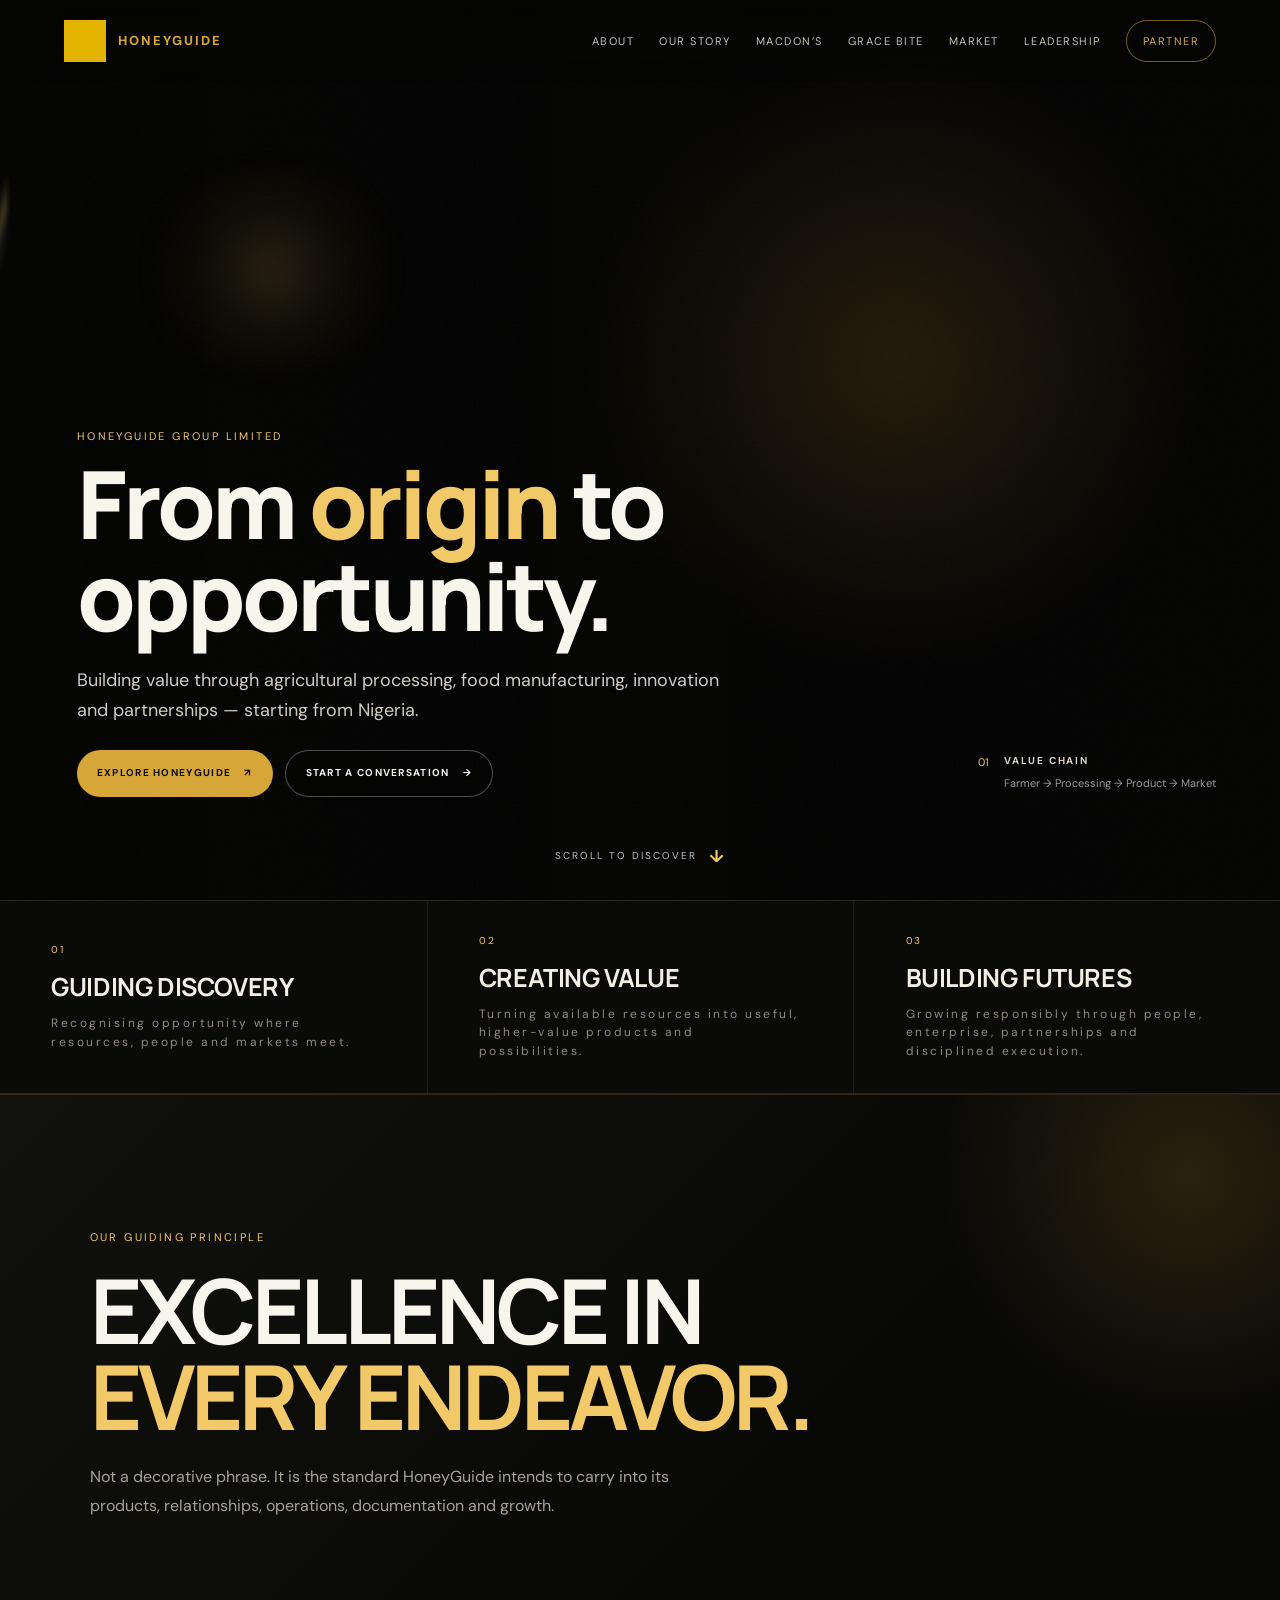
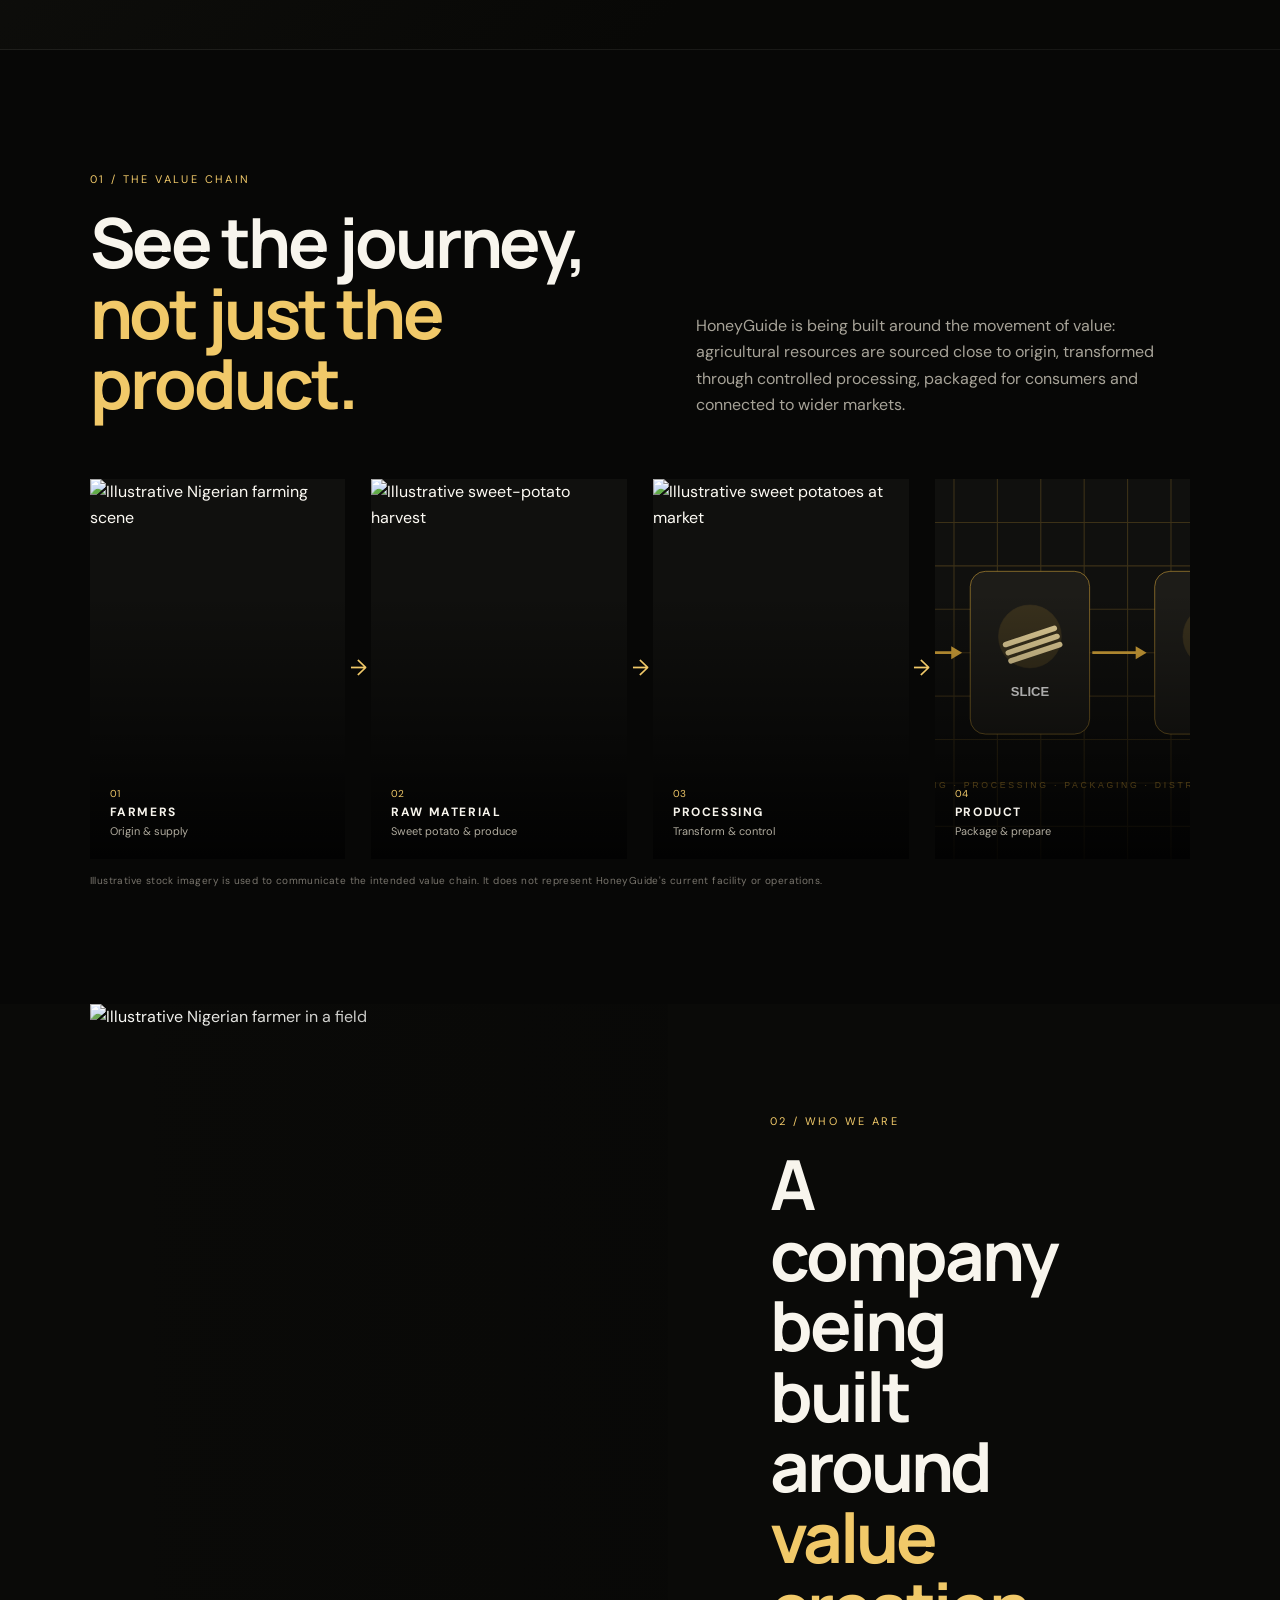
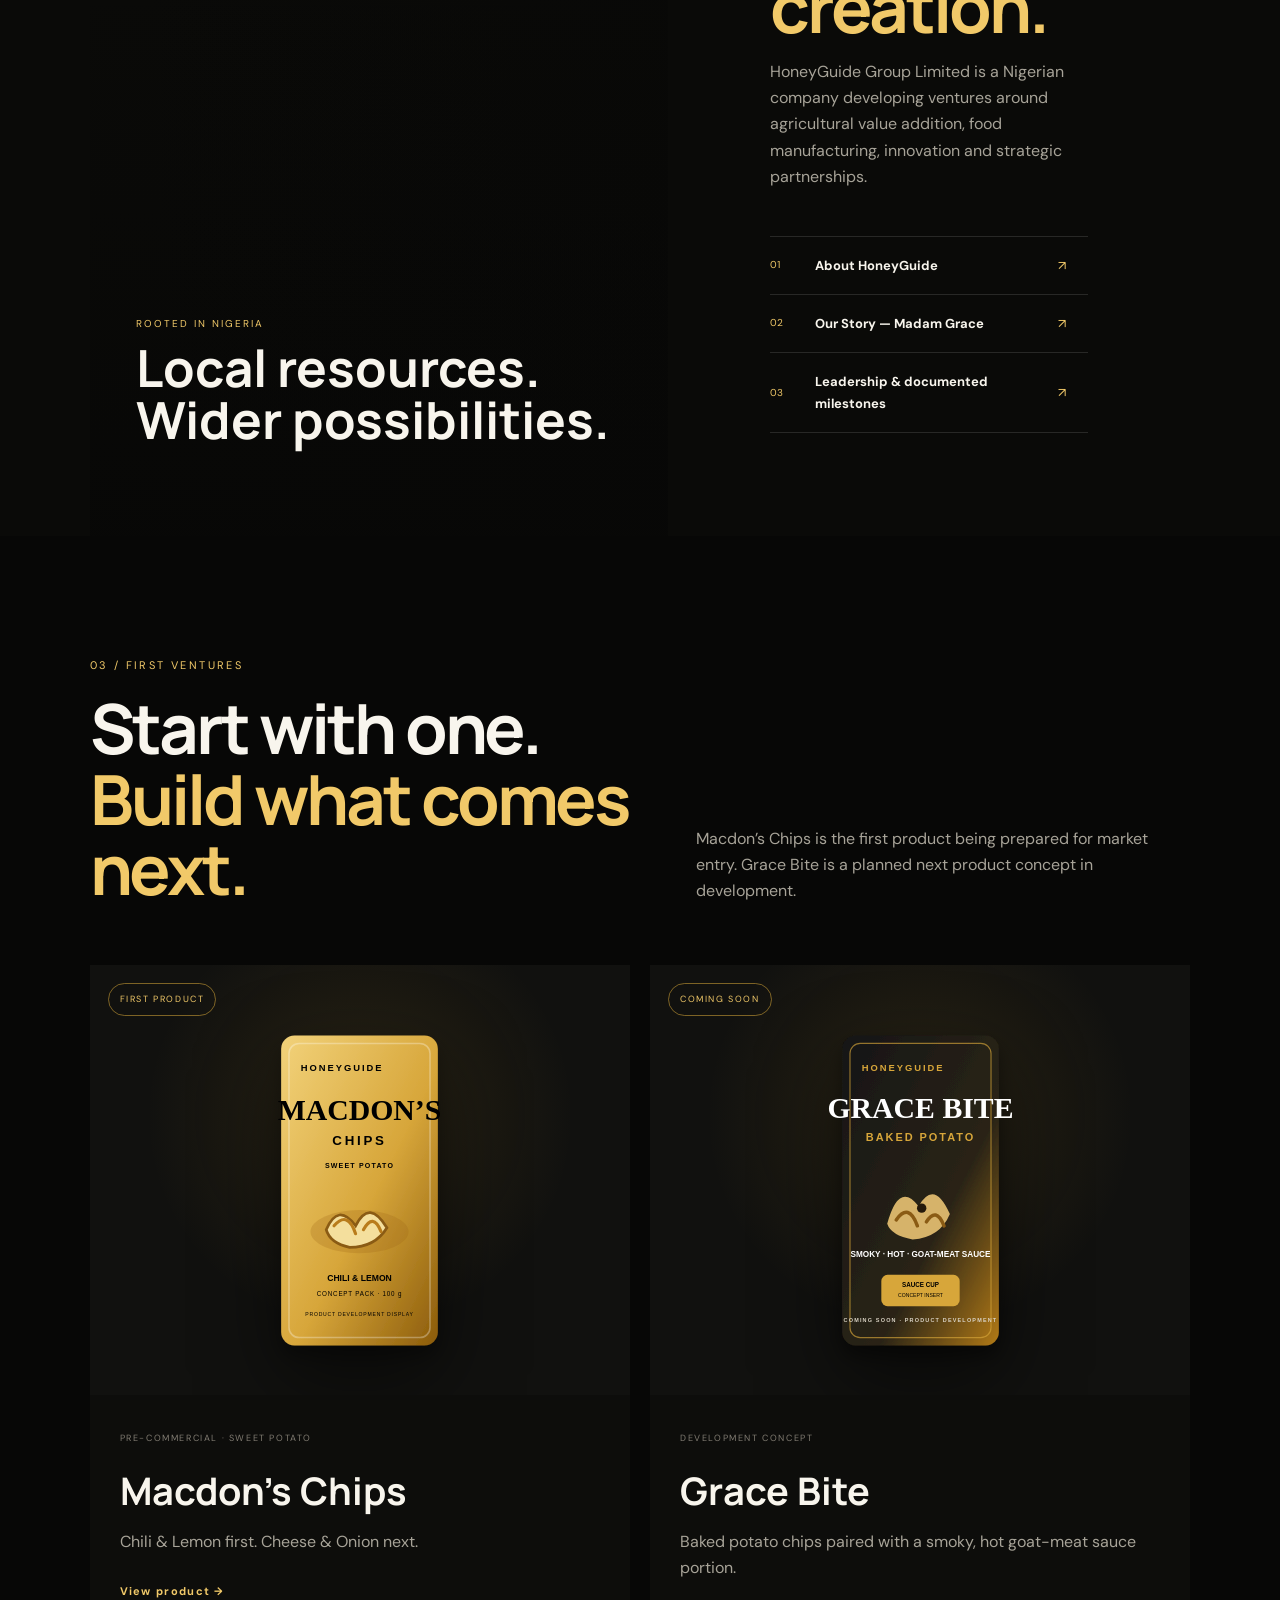
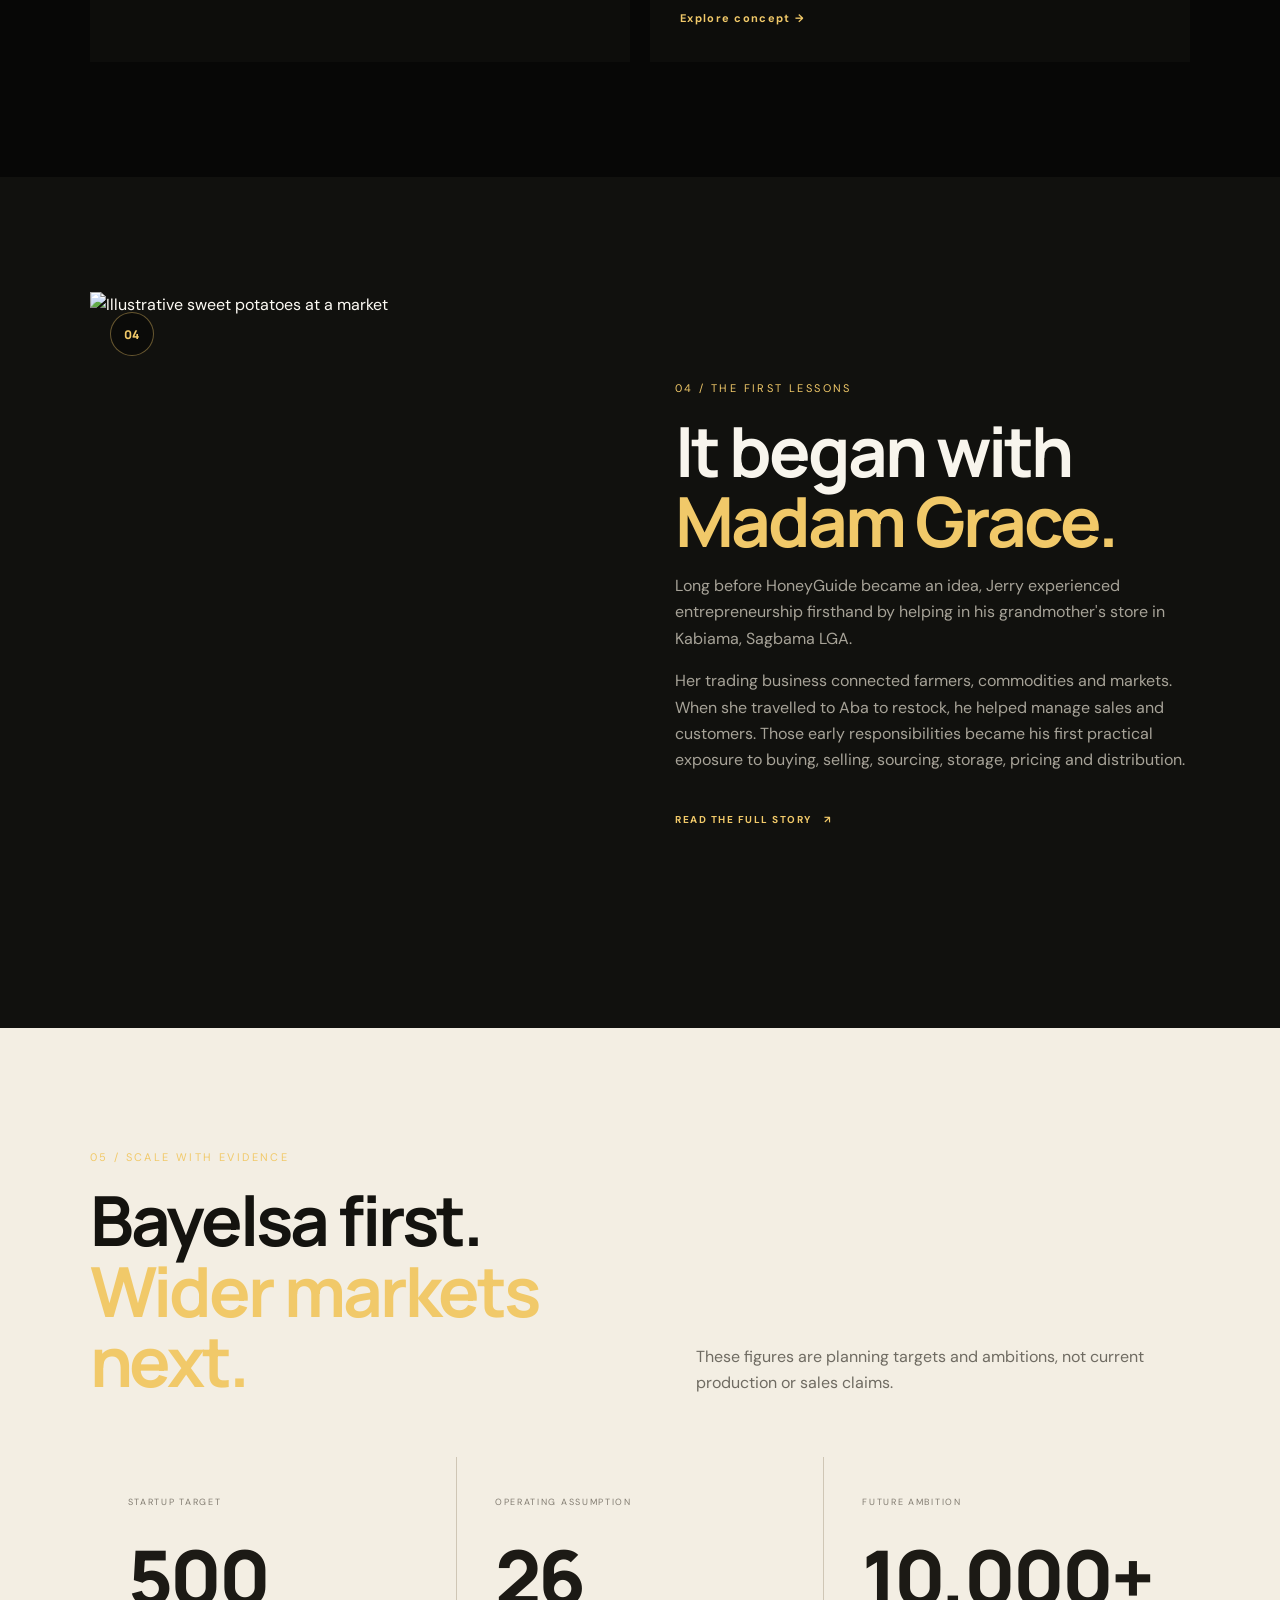
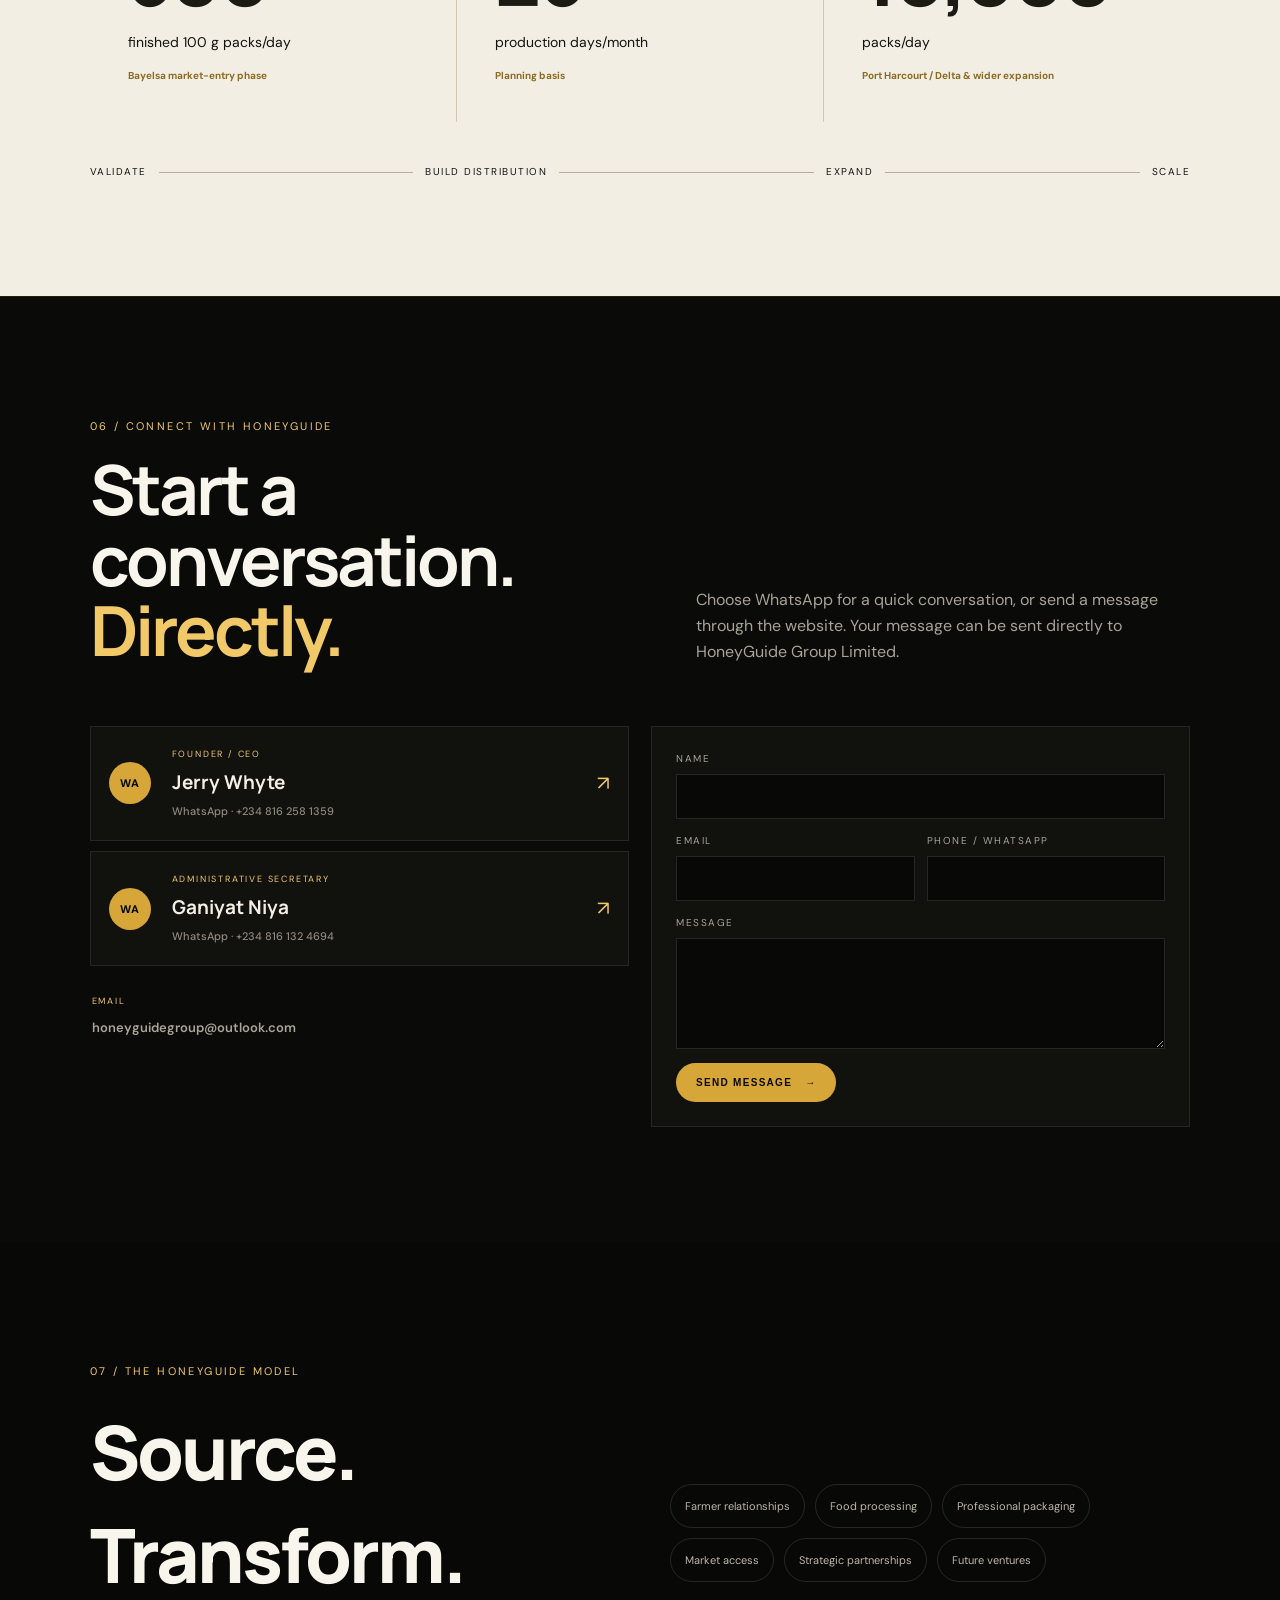
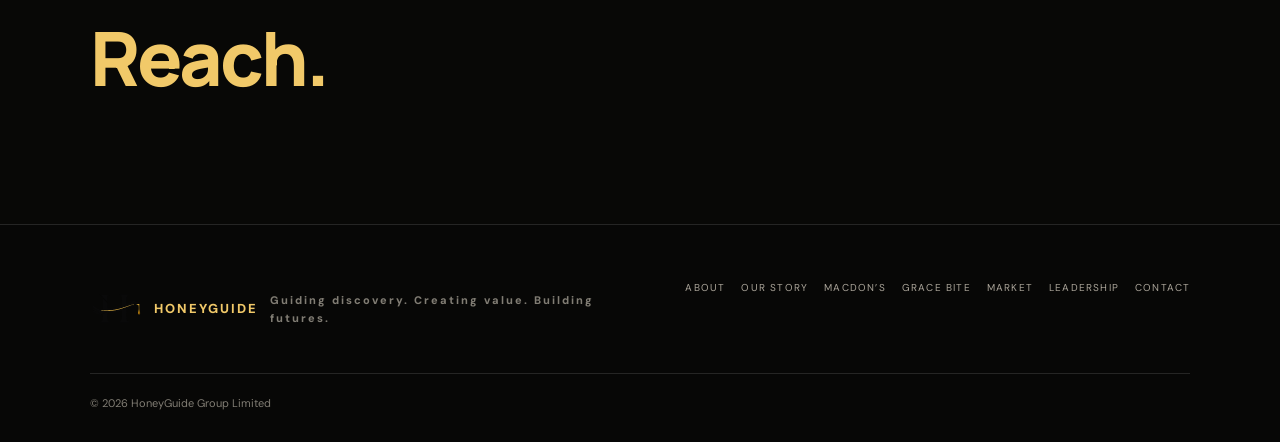
==== commit 83f8849a: "Add files via upload" ====
--- a/index.html
+++ b/index.html
@@ -20,13 +20,14 @@
 </header>
 <main>
 <section class="hero" id="home">
-  <video class="hero-video" autoplay muted loop playsinline poster="https://images.pexels.com/photos/9798994/pexels-photo-9798994.jpeg?auto=compress&cs=tinysrgb&w=1600"><source src="https://videos.pexels.com/video-files/6280678/6280678-uhd_3840_2160_30fps.mp4" type="video/mp4"></video>
+  <video class="hero-video" id="heroVideo" autoplay muted playsinline preload="auto" poster="https://images.pexels.com/photos/9798994/pexels-photo-9798994.jpeg?auto=compress&cs=tinysrgb&w=1600"><source src="https://videos.pexels.com/video-files/6280678/6280678-uhd_3840_2160_30fps.mp4" type="video/mp4"></video>
   <div class="hero-video-overlay"></div><div class="hero-grain"></div>
   <div class="hero-content">
-    <div class="hero-logo-stage" aria-label="HoneyGuide logo animation">
-      <div class="logo-particles"></div><div class="logo-ring"></div>
+    <div class="hero-logo-stage" aria-label="HoneyGuide logo motion graphic">
+      <div class="logo-aura"></div>
       <img class="hero-logo" src="assets/honeyguide-mark.svg" alt="HoneyGuide Group standalone mark">
       <div class="logo-shine"></div>
+      <span class="logo-signage-label">HONEYGUIDE GROUP</span>
     </div>
     <div class="hero-kicker">HONEYGUIDE GROUP LIMITED</div>
     <h1>From <span>origin</span> to opportunity.</h1>
@@ -37,8 +38,18 @@
   <a class="scroll-cue" href="#value-chain">Scroll to discover <b>↓</b></a>
 </section>
 
-<section class="intro-strip">
-  <div class="strip-word">GUIDING DISCOVERY</div><div class="strip-word">CREATING VALUE</div><div class="strip-word">BUILDING FUTURES</div>
+<section class="intro-strip" aria-label="HoneyGuide principles">
+  <div class="strip-word"><span>01</span><strong>GUIDING DISCOVERY</strong><small>Recognising opportunity where resources, people and markets meet.</small></div>
+  <div class="strip-word"><span>02</span><strong>CREATING VALUE</strong><small>Turning available resources into useful, higher-value products and possibilities.</small></div>
+  <div class="strip-word"><span>03</span><strong>BUILDING FUTURES</strong><small>Growing responsibly through people, enterprise, partnerships and disciplined execution.</small></div>
+</section>
+
+<section class="principle-motto" aria-label="HoneyGuide guiding principle">
+  <div class="motto-inner">
+    <span class="eyebrow">OUR GUIDING PRINCIPLE</span>
+    <h2>EXCELLENCE IN<br><em>EVERY ENDEAVOR.</em></h2>
+    <p>Not a decorative phrase. It is the standard HoneyGuide intends to carry into its products, relationships, operations, documentation and growth.</p>
+  </div>
 </section>
 
 <section class="section value-chain" id="value-chain">
@@ -79,10 +90,55 @@
   <div class="scale-rail"><span>Validate</span><i></i><span>Build distribution</span><i></i><span>Expand</span><i></i><span>Scale</span></div>
 </section>
 
+<section class="section contact-band" id="contact">
+  <div class="section-head"><div><span class="eyebrow">06 / CONNECT WITH HONEYGUIDE</span><h2>Start a conversation.<br><em>Directly.</em></h2></div><p>Choose WhatsApp for a quick conversation, or send a message through the website. Your message can be sent directly to HoneyGuide Group Limited.</p></div>
+  <div class="contact-grid">
+    <div class="contact-direct">
+      <a class="whatsapp-card" href="https://wa.me/2348162581359?text=Hello%20HoneyGuide%20Group%2C%20I%20would%20like%20to%20make%20an%20enquiry." target="_blank" rel="noopener" aria-label="WhatsApp HoneyGuide Group Limited">
+        <span class="contact-icon">WA</span><div><small>FOUNDER / CEO</small><strong>Jerry Whyte</strong><b>WhatsApp · +234 816 258 1359</b></div><i>↗</i>
+      </a>
+      <a class="whatsapp-card" href="https://wa.me/2348161324694?text=Hello%20HoneyGuide%20Group%2C%20I%20would%20like%20to%20make%20an%20enquiry." target="_blank" rel="noopener" aria-label="WhatsApp HoneyGuide Group Administrative Secretary">
+        <span class="contact-icon">WA</span><div><small>ADMINISTRATIVE SECRETARY</small><strong>Ganiyat Niya</strong><b>WhatsApp · +234 816 132 4694</b></div><i>↗</i>
+      </a>
+      <div class="contact-email"><small>EMAIL</small><strong>honeyguidegroup@outlook.com</strong></div>
+    </div>
+    <form class="contact-form" action="https://formsubmit.co/honeyguidegroup@outlook.com" method="POST">
+      <input type="hidden" name="_subject" value="New HoneyGuide Group website enquiry">
+      <input type="hidden" name="_template" value="table">
+      <input type="hidden" name="_captcha" value="false">
+      <input type="hidden" name="_next" value="https://honeyguidegroup-website.okedijerry.workers.dev/#contact-sent">
+      <label>Name<input type="text" name="name" autocomplete="name" required></label>
+      <div class="form-row"><label>Email<input type="email" name="email" autocomplete="email" required></label><label>Phone / WhatsApp<input type="tel" name="phone" autocomplete="tel" required></label></div>
+      <label>Message<textarea name="message" rows="5" required></textarea></label>
+      <button class="btn btn-gold" type="submit">Send message <b>→</b></button>
+    </form>
+  </div>
+</section>
+
 <section class="section impact-band">
-  <div><span class="eyebrow">06 / THE HONEYGUIDE MODEL</span><h2>Source. Transform. <em>Reach.</em></h2></div>
+  <div><span class="eyebrow">07 / THE HONEYGUIDE MODEL</span><h2>Source. Transform. <em>Reach.</em></h2></div>
   <div class="impact-points"><span>Farmer relationships</span><span>Food processing</span><span>Professional packaging</span><span>Market access</span><span>Strategic partnerships</span><span>Future ventures</span></div>
 </section>
 </main>
-<footer class="footer"><div class="footer-brand"><img src="assets/honeyguide-mark.svg" alt="HoneyGuide Group standalone mark"><span>HONEYGUIDE</span><p>Guiding discovery. Creating value. Building futures.</p></div><nav><a href="pages/about.html">About</a><a href="pages/story.html">Our Story</a><a href="pages/macdons.html">Macdon’s</a><a href="pages/grace-bite.html">Grace Bite</a><a href="pages/market.html">Market</a><a href="pages/leadership.html">Leadership</a><a href="pages/contact.html">Contact</a></nav><small>© 2006 C. Inona · HoneyGuide Group Limited · Illustrative stock imagery is labelled where used.</small></footer>
+<footer class="footer"><div class="footer-brand"><img src="assets/honeyguide-mark.svg" alt="HoneyGuide Group standalone mark"><span>HONEYGUIDE</span><p>Guiding discovery. Creating value. Building futures.</p></div><nav><a href="pages/about.html">About</a><a href="pages/story.html">Our Story</a><a href="pages/macdons.html">Macdon’s</a><a href="pages/grace-bite.html">Grace Bite</a><a href="pages/market.html">Market</a><a href="pages/leadership.html">Leadership</a><a href="pages/contact.html">Contact</a></nav><small>© 2026 HoneyGuide Group Limited</small></footer>
+<script>
+(function(){
+  const v=document.getElementById('heroVideo');
+  if(!v) return;
+  const clips=[
+    'https://videos.pexels.com/video-files/6280678/6280678-uhd_3840_2160_30fps.mp4',
+    'https://videos.pexels.com/video-files/36706953/15558535_1920_1080_30fps.mp4'
+  ];
+  let i=0;
+  v.addEventListener('ended',function(){
+    i=(i+1)%clips.length;
+    v.src=clips[i];
+    v.load();
+    const play=v.play();
+    if(play && play.catch) play.catch(function(){});
+  });
+  const play=v.play();
+  if(play && play.catch) play.catch(function(){});
+})();
+</script>
 </body></html>
--- a/style.css
+++ b/style.css
@@ -1,4 +1,4 @@
-:root{--black:#070706;--black2:#0d0d0b;--gold:#d6a638;--gold2:#f1c969;--cream:#f3eee3;--muted:#a7a398;--line:rgba(255,255,255,.12);--sans:'DM Sans',Arial,sans-serif;--display:'Manrope',Arial,sans-serif}*{box-sizing:border-box}html{scroll-behavior:smooth;overflow-x:hidden}body{margin:0;background:var(--black);color:#f8f5ed;font-family:var(--sans);line-height:1.65;overflow-x:hidden}body:has(.hero){min-width:320px}a{color:inherit;text-decoration:none}img,video{max-width:100%;display:block}.progress{position:fixed;z-index:100;top:0;left:0;width:0;height:2px;background:var(--gold2)}.site-header{position:fixed;z-index:90;inset:0 0 auto;height:82px;padding:14px clamp(20px,5vw,80px);display:flex;align-items:center;justify-content:space-between;background:linear-gradient(180deg,rgba(4,4,3,.94),rgba(4,4,3,.52),transparent);backdrop-filter:blur(10px)}.brand{display:flex;align-items:center}.brand img{width:185px;height:auto;filter:brightness(0) saturate(100%) invert(71%) sepia(58%) saturate(710%) hue-rotate(2deg) brightness(91%)}.nav{display:flex;align-items:center;gap:25px;font-size:11px;letter-spacing:1.5px;text-transform:uppercase}.nav a{color:#e8e2d6;opacity:.86;transition:.25s}.nav a:hover{color:var(--gold2);opacity:1}.nav-cta{border:1px solid rgba(214,166,56,.65);padding:11px 16px;border-radius:999px;color:var(--gold2)!important}.menu-toggle{display:none;background:transparent;border:0;color:#fff}.menu-toggle span{display:block;width:25px;height:2px;background:#fff;margin:5px}.menu-toggle b{font:500 10px var(--sans);letter-spacing:1px;text-transform:uppercase}.hero{min-height:100svh;position:relative;display:grid;place-items:center;overflow:hidden;background:#050504}.hero-video{position:absolute;inset:0;width:100%;height:100%;object-fit:cover;filter:brightness(.42) saturate(.65) contrast(1.1);transform:scale(1.04);animation:heroZoom 16s ease-in-out infinite alternate}.hero-video-overlay{position:absolute;inset:0;background:radial-gradient(circle at 70% 40%,rgba(214,166,56,.15),transparent 30%),linear-gradient(90deg,rgba(4,4,3,.92),rgba(4,4,3,.56) 48%,rgba(4,4,3,.78));}.hero-grain{position:absolute;inset:0;opacity:.12;background-image:url("data:image/svg+xml,%3Csvg xmlns='http://www.w3.org/2000/svg' width='120' height='120'%3E%3Cfilter id='n'%3E%3CfeTurbulence baseFrequency='.75' numOctaves='3' stitchTiles='stitch'/%3E%3C/filter%3E%3Crect width='100%25' height='100%25' filter='url(%23n)' opacity='.3'/%3E%3C/svg%3E")}.hero-content{position:relative;z-index:3;width:min(1180px,88vw);padding:125px 0 90px}.hero-logo-stage{position:relative;width:min(370px,62vw);margin:0 0 25px;aspect-ratio:1.48;display:grid;place-items:center}.hero-logo{width:100%;height:auto;filter:brightness(0) saturate(100%) invert(71%) sepia(58%) saturate(710%) hue-rotate(2deg) brightness(91%) drop-shadow(0 0 28px rgba(214,166,56,.22));opacity:0;clip-path:inset(0 100% 0 0);animation:logoReveal 2.2s cubic-bezier(.16,1,.3,1) .45s forwards}.logo-ring{position:absolute;width:74%;aspect-ratio:1;border:1px solid rgba(241,201,105,.25);border-radius:50%;animation:ringDraw 2.4s ease-out forwards,ringSpin 14s linear 2.4s infinite}.logo-ring:before,.logo-ring:after{content:"";position:absolute;width:8px;height:8px;border-radius:50%;background:var(--gold2);box-shadow:0 0 18px var(--gold2)}.logo-ring:before{top:-4px;left:50%}.logo-ring:after{bottom:13%;right:8%;width:5px;height:5px}.logo-shine{position:absolute;width:12%;height:160%;background:linear-gradient(90deg,transparent,rgba(255,239,178,.8),transparent);filter:blur(2px);transform:rotate(18deg) translateX(-700%);animation:shine 2.7s ease-in-out 2.2s forwards}.logo-particles{position:absolute;inset:0;background:radial-gradient(circle at 25% 55%,var(--gold2) 0 1px,transparent 2px),radial-gradient(circle at 73% 38%,var(--gold) 0 1px,transparent 2px),radial-gradient(circle at 62% 72%,var(--gold2) 0 1px,transparent 2px);background-size:160px 130px,190px 160px,230px 180px;opacity:.7;animation:particles 4s ease-in-out infinite}.hero-kicker,.eyebrow{font-size:11px;letter-spacing:2.4px;text-transform:uppercase;color:var(--gold2)}.hero-kicker{margin-bottom:12px}.hero h1{font-family:var(--display);font-size:clamp(44px,7.4vw,94px);line-height:.98;letter-spacing:-4px;margin:0;max-width:900px;font-weight:800}.hero h1 span{color:var(--gold2)}.hero p{font-size:18px;color:#d1ccc1;max-width:650px;margin:25px 0}.hero-actions{display:flex;gap:12px;flex-wrap:wrap}.btn{display:inline-flex;align-items:center;gap:13px;padding:14px 20px;border-radius:999px;text-transform:uppercase;letter-spacing:1.3px;font-size:10px;font-weight:700}.btn-gold{background:var(--gold);color:#0a0906}.btn-outline{border:1px solid rgba(255,255,255,.3);background:rgba(0,0,0,.18)}.hero-side-note{position:absolute;z-index:3;right:5vw;bottom:12vh;display:flex;gap:15px;align-items:flex-start;color:#ddd7ca}.hero-side-note>span{font-size:11px;color:var(--gold2)}.hero-side-note b,.hero-side-note small{display:block}.hero-side-note b{font-size:10px;letter-spacing:1.8px}.hero-side-note small{color:#9e9a91;font-size:11px;margin-top:4px}.scroll-cue{position:absolute;z-index:4;bottom:30px;left:50%;transform:translateX(-50%);font-size:10px;text-transform:uppercase;letter-spacing:2px;color:#c8c1b4;display:flex;gap:12px;align-items:center}.scroll-cue b{color:var(--gold2);font-size:17px;animation:bounce 1.6s infinite}.intro-strip{display:grid;grid-template-columns:repeat(3,1fr);border-block:1px solid var(--line);background:#0b0b09}.strip-word{padding:25px 5vw;text-align:center;color:#bdb7a9;font-size:10px;letter-spacing:2.5px}.strip-word+ .strip-word{border-left:1px solid var(--line)}.section{padding:clamp(75px,9vw,140px) clamp(22px,7vw,100px)}.section-head{display:grid;grid-template-columns:1.05fr .95fr;gap:60px;align-items:end;margin-bottom:60px}.section-head h2,.split-copy h2,.story-preview-copy h2{font-family:var(--display);font-size:clamp(38px,5.4vw,72px);line-height:1.02;letter-spacing:-3px;margin:16px 0 0}.section-head h2 em,.split-copy h2 em,.story-preview-copy h2 em{font-style:normal;color:var(--gold2)}.section-head>p{color:var(--muted);max-width:680px;margin:0}.image-flow{display:grid;grid-template-columns:1fr 30px 1fr 30px 1fr 30px 1fr;align-items:center;gap:0}.flow-card{position:relative;min-width:0;height:330px;overflow:hidden;border:1px solid var(--line);background:#10100e}.flow-card img{width:100%;height:100%;object-fit:cover;filter:saturate(.82) contrast(1.05)}.flow-card:after{content:"";position:absolute;inset:0;background:linear-gradient(180deg,transparent 35%,rgba(0,0,0,.85))}.flow-card.process-art img{padding:38px;object-fit:contain;background:#10100e;filter:none}.flow-label{position:absolute;z-index:2;left:20px;right:20px;bottom:18px}.flow-label span,.flow-label b,.flow-label small{display:block}.flow-label span{color:var(--gold2);font-size:10px}.flow-label b{font-size:12px;letter-spacing:1.6px}.flow-label small{color:#b0ab9e;font-size:11px}.flow-arrow{font-size:22px;text-align:center;color:var(--gold2)}.image-note{font-size:10px;color:#79756d;letter-spacing:.4px;margin-top:14px}.dark-split{display:grid;grid-template-columns:1.05fr .95fr;gap:0;padding-block:0;background:#0a0a08}.photo-panel{min-height:650px;position:relative;overflow:hidden}.photo-panel img{width:100%;height:100%;object-fit:cover;filter:grayscale(.15) saturate(.75) contrast(1.1)}.photo-shade{position:absolute;inset:0;background:linear-gradient(90deg,transparent,rgba(7,7,6,.45)),linear-gradient(0deg,rgba(7,7,6,.8),transparent 50%)}.photo-caption{position:absolute;left:8%;bottom:8%;z-index:2}.photo-caption span{display:block;color:var(--gold2);font-size:10px;letter-spacing:2px}.photo-caption strong{display:block;font-family:var(--display);font-size:clamp(30px,4vw,56px);line-height:1.02;margin-top:8px}.split-copy{padding:clamp(60px,8vw,120px)}.split-copy>p{max-width:620px;color:var(--muted);font-size:16px}.mini-links{margin-top:45px;border-top:1px solid var(--line)}.mini-links a{display:grid;grid-template-columns:45px 1fr 30px;align-items:center;padding:18px 0;border-bottom:1px solid var(--line);font-size:13px}.mini-links span{color:var(--gold2);font-size:10px}.mini-links i{font-style:normal;color:var(--gold2)}.venture-grid{display:grid;grid-template-columns:1fr 1fr;gap:20px}.venture-card{border:1px solid var(--line);background:#0d0d0b;transition:transform .35s,border-color .35s}.venture-card:hover{transform:translateY(-7px);border-color:rgba(214,166,56,.55)}.venture-media{height:430px;position:relative;display:grid;place-items:center;overflow:hidden;background:radial-gradient(circle at 50% 35%,rgba(214,166,56,.13),transparent 55%),#11110f}.venture-media img{width:65%;height:78%;object-fit:contain;filter:drop-shadow(0 30px 40px rgba(0,0,0,.5));transition:transform .5s}.venture-card:hover .venture-media img{transform:scale(1.05) rotate(-1deg)}.venture-media span{position:absolute;top:18px;left:18px;border:1px solid rgba(214,166,56,.55);padding:8px 11px;border-radius:999px;color:var(--gold2);font-size:9px;letter-spacing:1.6px}.venture-body{padding:28px 30px 32px}.venture-body small{color:#817c72;letter-spacing:1.6px;font-size:9px}.venture-body h3{font-family:var(--display);font-size:38px;margin:10px 0 7px}.venture-body p{color:var(--muted);margin:0 0 22px}.venture-body>b{font-size:11px;color:var(--gold2);letter-spacing:1.3px}.story-preview{display:grid;grid-template-columns:1fr 1fr;gap:70px;align-items:center;background:#11110e}.story-photo{position:relative;height:620px;overflow:hidden}.story-photo img{width:100%;height:100%;object-fit:cover;filter:saturate(.8) contrast(1.05)}.story-number{position:absolute;top:20px;left:20px;color:var(--gold2);font:800 12px var(--display);border:1px solid rgba(241,201,105,.4);border-radius:50%;width:44px;height:44px;display:grid;place-items:center;background:rgba(0,0,0,.35)}.story-preview-copy>p{color:var(--muted);max-width:620px}.text-link{display:inline-flex;gap:12px;color:var(--gold2);text-transform:uppercase;letter-spacing:1.5px;font-size:10px;font-weight:700;margin-top:22px}.scale-section{background:var(--cream);color:#14130f}.scale-section .section-head>p{color:#6f6b62}.metrics{display:grid;grid-template-columns:repeat(3,1fr);gap:1px;background:#cfc6b5}.metrics>div{background:var(--cream);padding:38px}.metrics small{display:block;color:#817b70;font-size:9px;letter-spacing:1.7px}.metrics strong{display:block;font:800 clamp(50px,6vw,78px) var(--display);color:#1c1a15;letter-spacing:-3px;margin:15px 0 2px}.metrics span,.metrics b{display:block}.metrics span{font-size:14px}.metrics b{font-size:10px;color:#8a6b26;margin-top:13px}.scale-rail{display:flex;align-items:center;gap:12px;margin-top:42px;font-size:10px;text-transform:uppercase;letter-spacing:1.5px}.scale-rail i{height:1px;background:#b9ad98;flex:1}.impact-band{display:grid;grid-template-columns:1fr 1fr;gap:60px;background:#080806}.impact-band h2{font:800 clamp(42px,6vw,75px) var(--display);letter-spacing:-3px;margin:16px 0 0}.impact-band h2 em{font-style:normal;color:var(--gold2)}.impact-points{display:flex;flex-wrap:wrap;gap:10px;align-content:center}.impact-points span{border:1px solid var(--line);padding:12px 14px;border-radius:999px;color:#bdb7aa;font-size:11px}.footer{padding:55px clamp(22px,7vw,100px) 30px;border-top:1px solid var(--line);display:grid;grid-template-columns:1fr 1fr;gap:35px}.footer img{width:185px;filter:brightness(0) saturate(100%) invert(71%) sepia(58%) saturate(710%) hue-rotate(2deg) brightness(91%)}.footer p,.footer small{color:#817d74;font-size:11px}.footer nav{display:flex;flex-wrap:wrap;gap:16px;justify-content:flex-end;align-content:start}.footer nav a{font-size:10px;text-transform:uppercase;letter-spacing:1.2px;color:#aaa499}.footer small{grid-column:1/-1;border-top:1px solid var(--line);padding-top:20px}.reveal{opacity:0;transform:translateY(22px);transition:.8s cubic-bezier(.2,.8,.2,1)}.reveal.in{opacity:1;transform:none}@keyframes logoReveal{0%{opacity:0;clip-path:inset(0 100% 0 0);transform:translateX(-18px) scale(.94)}65%{opacity:1;clip-path:inset(0 0 0 0);transform:translateX(3px) scale(1.01)}100%{opacity:1;transform:none}}@keyframes ringDraw{from{transform:scale(.4);opacity:0}to{transform:scale(1);opacity:1}}@keyframes ringSpin{to{transform:rotate(360deg)}}@keyframes shine{0%{transform:rotate(18deg) translateX(-700%);opacity:0}25%{opacity:1}70%{opacity:.5}100%{transform:rotate(18deg) translateX(700%);opacity:0}}@keyframes particles{50%{transform:translate(8px,-10px) scale(1.08);opacity:1}}@keyframes heroZoom{to{transform:scale(1.09)}}@keyframes bounce{50%{transform:translateY(5px)}}@media(max-width:980px){.nav{display:none;position:absolute;top:70px;left:0;right:0;padding:24px 6vw;background:rgba(7,7,6,.98);flex-direction:column;align-items:flex-start;border-bottom:1px solid var(--line)}.nav.open{display:flex}.menu-toggle{display:block}.brand img{width:150px}.hero-content{padding-top:110px}.hero h1{letter-spacing:-2px}.hero-side-note{display:none}.section-head,.dark-split,.story-preview,.impact-band{grid-template-columns:1fr}.image-flow{grid-template-columns:1fr 1fr;gap:14px}.flow-arrow{display:none}.flow-card{height:280px}.venture-grid,.metrics{grid-template-columns:1fr}.photo-panel{min-height:480px}.story-photo{height:450px}.footer{grid-template-columns:1fr}.footer nav{justify-content:flex-start}}@media(max-width:620px){.hero-logo-stage{width:270px}.hero h1{font-size:44px}.hero p{font-size:16px}.hero-actions{flex-direction:column;align-items:flex-start}.intro-strip{grid-template-columns:1fr}.strip-word{padding:15px}.strip-word+.strip-word{border-left:0;border-top:1px solid var(--line)}.image-flow{grid-template-columns:1fr}.flow-card{height:320px}.section{padding:75px 22px}.section-head{gap:25px;margin-bottom:40px}.section-head h2,.split-copy h2,.story-preview-copy h2{letter-spacing:-1.8px}.venture-media{height:360px}.venture-media img{width:75%}.metrics>div{padding:30px}.scale-rail{flex-direction:column;align-items:flex-start}.scale-rail i{width:1px;height:24px;flex:none;margin-left:5px}.footer{padding-inline:22px}}
+:root{--black:#070706;--black2:#0d0d0b;--gold:#d6a638;--gold2:#f1c969;--cream:#f3eee3;--muted:#a7a398;--line:rgba(255,255,255,.12);--sans:'DM Sans',Arial,sans-serif;--display:'Manrope',Arial,sans-serif}*{box-sizing:border-box}html{scroll-behavior:smooth;overflow-x:hidden}body{margin:0;background:var(--black);color:#f8f5ed;font-family:var(--sans);line-height:1.65;overflow-x:hidden}body:has(.hero){min-width:320px}a{color:inherit;text-decoration:none}img,video{max-width:100%;display:block}.progress{position:fixed;z-index:100;top:0;left:0;width:0;height:2px;background:var(--gold2)}.site-header{position:fixed;z-index:90;inset:0 0 auto;height:82px;padding:14px clamp(20px,5vw,80px);display:flex;align-items:center;justify-content:space-between;background:linear-gradient(180deg,rgba(4,4,3,.94),rgba(4,4,3,.52),transparent);backdrop-filter:blur(10px)}.brand{display:flex;align-items:center}.brand img{width:185px;height:auto;filter:brightness(0) saturate(100%) invert(71%) sepia(58%) saturate(710%) hue-rotate(2deg) brightness(91%)}.nav{display:flex;align-items:center;gap:25px;font-size:11px;letter-spacing:1.5px;text-transform:uppercase}.nav a{color:#e8e2d6;opacity:.86;transition:.25s}.nav a:hover{color:var(--gold2);opacity:1}.nav-cta{border:1px solid rgba(214,166,56,.65);padding:11px 16px;border-radius:999px;color:var(--gold2)!important}.menu-toggle{display:none;background:transparent;border:0;color:#fff}.menu-toggle span{display:block;width:25px;height:2px;background:#fff;margin:5px}.menu-toggle b{font:500 10px var(--sans);letter-spacing:1px;text-transform:uppercase}.hero{min-height:100svh;position:relative;display:grid;place-items:center;overflow:hidden;background:#050504}.hero-video{position:absolute;inset:0;width:100%;height:100%;object-fit:cover;filter:brightness(.42) saturate(.65) contrast(1.1);transform:scale(1.04);animation:heroZoom 28s ease-in-out infinite alternate}.hero-video-overlay{position:absolute;inset:0;background:radial-gradient(circle at 70% 40%,rgba(214,166,56,.15),transparent 30%),linear-gradient(90deg,rgba(4,4,3,.92),rgba(4,4,3,.56) 48%,rgba(4,4,3,.78));}.hero-grain{position:absolute;inset:0;opacity:.12;background-image:url("data:image/svg+xml,%3Csvg xmlns='http://www.w3.org/2000/svg' width='120' height='120'%3E%3Cfilter id='n'%3E%3CfeTurbulence baseFrequency='.75' numOctaves='3' stitchTiles='stitch'/%3E%3C/filter%3E%3Crect width='100%25' height='100%25' filter='url(%23n)' opacity='.3'/%3E%3C/svg%3E")}.hero-content{position:relative;z-index:3;width:min(1180px,88vw);padding:125px 0 90px}.hero-logo-stage{position:relative;width:min(370px,62vw);margin:0 0 25px;aspect-ratio:1.48;display:grid;place-items:center}.hero-logo{width:min(330px,92%);height:auto;filter:drop-shadow(0 0 22px rgba(214,166,56,.20));opacity:0;transform:translateY(10px) scale(.96);animation:standaloneLogoIn 1.8s cubic-bezier(.16,1,.3,1) .35s forwards}.logo-ring{display:none}.logo-ring:before,.logo-ring:after{content:"";position:absolute;width:8px;height:8px;border-radius:50%;background:var(--gold2);box-shadow:0 0 18px var(--gold2)}.logo-ring:before{top:-4px;left:50%}.logo-ring:after{bottom:13%;right:8%;width:5px;height:5px}.logo-shine{position:absolute;width:9%;height:130%;background:linear-gradient(90deg,transparent,rgba(255,239,178,.65),transparent);filter:blur(2px);transform:rotate(18deg) translateX(-700%);animation:shine 2.2s ease-in-out 1.8s forwards;pointer-events:none}.logo-particles{display:none}.hero-kicker,.eyebrow{font-size:11px;letter-spacing:2.4px;text-transform:uppercase;color:var(--gold2)}.hero-kicker{margin-bottom:12px}.hero h1{font-family:var(--display);font-size:clamp(44px,7.4vw,94px);line-height:.98;letter-spacing:-4px;margin:0;max-width:900px;font-weight:800}.hero h1 span{color:var(--gold2)}.hero p{font-size:18px;color:#d1ccc1;max-width:650px;margin:25px 0}.hero-actions{display:flex;gap:12px;flex-wrap:wrap}.btn{display:inline-flex;align-items:center;gap:13px;padding:14px 20px;border-radius:999px;text-transform:uppercase;letter-spacing:1.3px;font-size:10px;font-weight:700}.btn-gold{background:var(--gold);color:#0a0906}.btn-outline{border:1px solid rgba(255,255,255,.3);background:rgba(0,0,0,.18)}.hero-side-note{position:absolute;z-index:3;right:5vw;bottom:12vh;display:flex;gap:15px;align-items:flex-start;color:#ddd7ca}.hero-side-note>span{font-size:11px;color:var(--gold2)}.hero-side-note b,.hero-side-note small{display:block}.hero-side-note b{font-size:10px;letter-spacing:1.8px}.hero-side-note small{color:#9e9a91;font-size:11px;margin-top:4px}.scroll-cue{position:absolute;z-index:4;bottom:30px;left:50%;transform:translateX(-50%);font-size:10px;text-transform:uppercase;letter-spacing:2px;color:#c8c1b4;display:flex;gap:12px;align-items:center}.scroll-cue b{color:var(--gold2);font-size:17px;animation:bounce 1.6s infinite}.intro-strip{display:grid;grid-template-columns:repeat(3,1fr);border-block:1px solid var(--line);background:#0b0b09}.strip-word{padding:25px 5vw;text-align:center;color:#bdb7a9;font-size:10px;letter-spacing:2.5px}.strip-word+ .strip-word{border-left:1px solid var(--line)}.section{padding:clamp(75px,9vw,140px) clamp(22px,7vw,100px)}.section-head{display:grid;grid-template-columns:1.05fr .95fr;gap:60px;align-items:end;margin-bottom:60px}.section-head h2,.split-copy h2,.story-preview-copy h2{font-family:var(--display);font-size:clamp(38px,5.4vw,72px);line-height:1.02;letter-spacing:-3px;margin:16px 0 0}.section-head h2 em,.split-copy h2 em,.story-preview-copy h2 em{font-style:normal;color:var(--gold2)}.section-head>p{color:var(--muted);max-width:680px;margin:0}.image-flow{display:grid;grid-template-columns:1fr 30px 1fr 30px 1fr 30px 1fr;align-items:center;gap:0}.flow-card{position:relative;min-width:0;height:330px;overflow:hidden;border:1px solid var(--line);background:#10100e}.flow-card img{width:100%;height:100%;object-fit:cover;filter:saturate(.82) contrast(1.05)}.flow-card:after{content:"";position:absolute;inset:0;background:linear-gradient(180deg,transparent 35%,rgba(0,0,0,.85))}.flow-card.process-art img{padding:38px;object-fit:contain;background:#10100e;filter:none}.flow-label{position:absolute;z-index:2;left:20px;right:20px;bottom:18px}.flow-label span,.flow-label b,.flow-label small{display:block}.flow-label span{color:var(--gold2);font-size:10px}.flow-label b{font-size:12px;letter-spacing:1.6px}.flow-label small{color:#b0ab9e;font-size:11px}.flow-arrow{font-size:22px;text-align:center;color:var(--gold2)}.image-note{font-size:10px;color:#79756d;letter-spacing:.4px;margin-top:14px}.dark-split{display:grid;grid-template-columns:1.05fr .95fr;gap:0;padding-block:0;background:#0a0a08}.photo-panel{min-height:650px;position:relative;overflow:hidden}.photo-panel img{width:100%;height:100%;object-fit:cover;filter:grayscale(.15) saturate(.75) contrast(1.1)}.photo-shade{position:absolute;inset:0;background:linear-gradient(90deg,transparent,rgba(7,7,6,.45)),linear-gradient(0deg,rgba(7,7,6,.8),transparent 50%)}.photo-caption{position:absolute;left:8%;bottom:8%;z-index:2}.photo-caption span{display:block;color:var(--gold2);font-size:10px;letter-spacing:2px}.photo-caption strong{display:block;font-family:var(--display);font-size:clamp(30px,4vw,56px);line-height:1.02;margin-top:8px}.split-copy{padding:clamp(60px,8vw,120px)}.split-copy>p{max-width:620px;color:var(--muted);font-size:16px}.mini-links{margin-top:45px;border-top:1px solid var(--line)}.mini-links a{display:grid;grid-template-columns:45px 1fr 30px;align-items:center;padding:18px 0;border-bottom:1px solid var(--line);font-size:13px}.mini-links span{color:var(--gold2);font-size:10px}.mini-links i{font-style:normal;color:var(--gold2)}.venture-grid{display:grid;grid-template-columns:1fr 1fr;gap:20px}.venture-card{border:1px solid var(--line);background:#0d0d0b;transition:transform .35s,border-color .35s}.venture-card:hover{transform:translateY(-7px);border-color:rgba(214,166,56,.55)}.venture-media{height:430px;position:relative;display:grid;place-items:center;overflow:hidden;background:radial-gradient(circle at 50% 35%,rgba(214,166,56,.13),transparent 55%),#11110f}.venture-media img{width:65%;height:78%;object-fit:contain;filter:drop-shadow(0 30px 40px rgba(0,0,0,.5));transition:transform .5s}.venture-card:hover .venture-media img{transform:scale(1.05) rotate(-1deg)}.venture-media span{position:absolute;top:18px;left:18px;border:1px solid rgba(214,166,56,.55);padding:8px 11px;border-radius:999px;color:var(--gold2);font-size:9px;letter-spacing:1.6px}.venture-body{padding:28px 30px 32px}.venture-body small{color:#817c72;letter-spacing:1.6px;font-size:9px}.venture-body h3{font-family:var(--display);font-size:38px;margin:10px 0 7px}.venture-body p{color:var(--muted);margin:0 0 22px}.venture-body>b{font-size:11px;color:var(--gold2);letter-spacing:1.3px}.story-preview{display:grid;grid-template-columns:1fr 1fr;gap:70px;align-items:center;background:#11110e}.story-photo{position:relative;height:620px;overflow:hidden}.story-photo img{width:100%;height:100%;object-fit:cover;filter:saturate(.8) contrast(1.05)}.story-number{position:absolute;top:20px;left:20px;color:var(--gold2);font:800 12px var(--display);border:1px solid rgba(241,201,105,.4);border-radius:50%;width:44px;height:44px;display:grid;place-items:center;background:rgba(0,0,0,.35)}.story-preview-copy>p{color:var(--muted);max-width:620px}.text-link{display:inline-flex;gap:12px;color:var(--gold2);text-transform:uppercase;letter-spacing:1.5px;font-size:10px;font-weight:700;margin-top:22px}.scale-section{background:var(--cream);color:#14130f}.scale-section .section-head>p{color:#6f6b62}.metrics{display:grid;grid-template-columns:repeat(3,1fr);gap:1px;background:#cfc6b5}.metrics>div{background:var(--cream);padding:38px}.metrics small{display:block;color:#817b70;font-size:9px;letter-spacing:1.7px}.metrics strong{display:block;font:800 clamp(50px,6vw,78px) var(--display);color:#1c1a15;letter-spacing:-3px;margin:15px 0 2px}.metrics span,.metrics b{display:block}.metrics span{font-size:14px}.metrics b{font-size:10px;color:#8a6b26;margin-top:13px}.scale-rail{display:flex;align-items:center;gap:12px;margin-top:42px;font-size:10px;text-transform:uppercase;letter-spacing:1.5px}.scale-rail i{height:1px;background:#b9ad98;flex:1}.impact-band{display:grid;grid-template-columns:1fr 1fr;gap:60px;background:#080806}.impact-band h2{font:800 clamp(42px,6vw,75px) var(--display);letter-spacing:-3px;margin:16px 0 0}.impact-band h2 em{font-style:normal;color:var(--gold2)}.impact-points{display:flex;flex-wrap:wrap;gap:10px;align-content:center}.impact-points span{border:1px solid var(--line);padding:12px 14px;border-radius:999px;color:#bdb7aa;font-size:11px}.footer{padding:55px clamp(22px,7vw,100px) 30px;border-top:1px solid var(--line);display:grid;grid-template-columns:1fr 1fr;gap:35px}.footer img{width:185px;filter:brightness(0) saturate(100%) invert(71%) sepia(58%) saturate(710%) hue-rotate(2deg) brightness(91%)}.footer p,.footer small{color:#817d74;font-size:11px}.footer nav{display:flex;flex-wrap:wrap;gap:16px;justify-content:flex-end;align-content:start}.footer nav a{font-size:10px;text-transform:uppercase;letter-spacing:1.2px;color:#aaa499}.footer small{grid-column:1/-1;border-top:1px solid var(--line);padding-top:20px}.reveal{opacity:0;transform:translateY(22px);transition:.8s cubic-bezier(.2,.8,.2,1)}.reveal.in{opacity:1;transform:none}@keyframes logoReveal{0%{opacity:0;clip-path:inset(0 100% 0 0);transform:translateX(-18px) scale(.94)}65%{opacity:1;clip-path:inset(0 0 0 0);transform:translateX(3px) scale(1.01)}100%{opacity:1;transform:none}}@keyframes ringDraw{from{transform:scale(.4);opacity:0}to{transform:scale(1);opacity:1}}@keyframes ringSpin{to{transform:rotate(360deg)}}@keyframes shine{0%{transform:rotate(18deg) translateX(-700%);opacity:0}25%{opacity:1}70%{opacity:.5}100%{transform:rotate(18deg) translateX(700%);opacity:0}}@keyframes particles{50%{transform:translate(8px,-10px) scale(1.08);opacity:1}}@keyframes standaloneLogoIn{0%{opacity:0;transform:translateY(10px) scale(.96)}60%{opacity:1;transform:translateY(0) scale(1.01)}100%{opacity:1;transform:translateY(0) scale(1)}}@keyframes heroZoom{to{transform:scale(1.09)}}@keyframes bounce{50%{transform:translateY(5px)}}@media(max-width:980px){.nav{display:none;position:absolute;top:70px;left:0;right:0;padding:24px 6vw;background:rgba(7,7,6,.98);flex-direction:column;align-items:flex-start;border-bottom:1px solid var(--line)}.nav.open{display:flex}.menu-toggle{display:block}.brand img{width:150px}.hero-content{padding-top:110px}.hero h1{letter-spacing:-2px}.hero-side-note{display:none}.section-head,.dark-split,.story-preview,.impact-band{grid-template-columns:1fr}.image-flow{grid-template-columns:1fr 1fr;gap:14px}.flow-arrow{display:none}.flow-card{height:280px}.venture-grid,.metrics{grid-template-columns:1fr}.photo-panel{min-height:480px}.story-photo{height:450px}.footer{grid-template-columns:1fr}.footer nav{justify-content:flex-start}}@media(max-width:620px){.hero-logo-stage{width:270px}.hero h1{font-size:44px}.hero p{font-size:16px}.hero-actions{flex-direction:column;align-items:flex-start}.intro-strip{grid-template-columns:1fr}.strip-word{padding:15px}.strip-word+.strip-word{border-left:0;border-top:1px solid var(--line)}.image-flow{grid-template-columns:1fr}.flow-card{height:320px}.section{padding:75px 22px}.section-head{gap:25px;margin-bottom:40px}.section-head h2,.split-copy h2,.story-preview-copy h2{letter-spacing:-1.8px}.venture-media{height:360px}.venture-media img{width:75%}.metrics>div{padding:30px}.scale-rail{flex-direction:column;align-items:flex-start}.scale-rail i{width:1px;height:24px;flex:none;margin-left:5px}.footer{padding-inline:22px}}
 
 /* HoneyGuide standalone mark + full-bleed visual treatment */
 .brand{display:flex;align-items:center;gap:12px;color:#d6a638;font-weight:800;letter-spacing:2px;font-size:13px}
@@ -20,5 +20,74 @@
 .portrait span{font:800 72px var(--display);color:var(--gold2);opacity:.75}
 .team-card h3{margin-bottom:4px}.legal-name{color:var(--gold2)!important;font-size:11px!important;letter-spacing:.5px}
 @media(max-width:620px){.brand img{width:36px;height:36px}.brand{font-size:11px}.full-bleed-photo{min-height:500px;height:68vh}.full-bleed-overlay{padding:28px 22px}.full-bleed-overlay h1{letter-spacing:-1.8px}.story-long p{font-size:16px;line-height:1.8}.portrait{min-height:280px}}
-.hero-logo{width:min(330px,72vw);height:auto;display:block;background:#f1eadc;padding:12px;object-fit:contain;filter:none!important}
-.hero-logo-stage{display:flex;justify-content:center;align-items:center}
+
+
+/* Homepage refinement — immersive, borderless visual language */
+.intro-strip{grid-template-columns:repeat(3,1fr);padding:0;background:#0a0a08}
+.strip-word{min-height:150px;padding:32px clamp(22px,4vw,60px);text-align:left;display:flex;flex-direction:column;justify-content:center;gap:7px;border:0!important}
+.strip-word+.strip-word{border-left:1px solid rgba(255,255,255,.08)!important}
+.strip-word span{font-size:10px;color:var(--gold2);letter-spacing:1.8px}
+.strip-word strong{font-family:var(--display);font-size:clamp(18px,2vw,25px);letter-spacing:-.4px;color:#f4efe5}
+.strip-word small{font-size:12px;line-height:1.55;color:#8f8a80;max-width:330px}
+.principle-motto{background:linear-gradient(135deg,#11110e 0%,#080806 65%);border-top:1px solid rgba(214,166,56,.18);border-bottom:1px solid rgba(255,255,255,.06);padding:clamp(80px,10vw,150px) clamp(22px,7vw,100px);position:relative;overflow:hidden}
+.principle-motto:after{content:"";position:absolute;width:520px;height:520px;border-radius:50%;right:-170px;top:-180px;background:radial-gradient(circle,rgba(214,166,56,.16),transparent 68%);pointer-events:none}
+.motto-inner{position:relative;z-index:1;max-width:1050px}
+.motto-inner h2{font-family:var(--display);font-size:clamp(46px,7vw,94px);line-height:.96;letter-spacing:-4px;margin:18px 0 24px}
+.motto-inner h2 em{font-style:normal;color:var(--gold2)}
+.motto-inner p{max-width:650px;color:#a7a398;font-size:16px;line-height:1.8;margin:0}
+.image-flow{grid-template-columns:1fr 26px 1fr 26px 1fr 26px 1fr;gap:0}
+.flow-card{border:0!important;border-radius:0!important;height:380px;background:#10100e}
+.flow-card img{border:0!important;border-radius:0!important}
+.flow-card:after{background:linear-gradient(180deg,transparent 30%,rgba(0,0,0,.88))}
+.flow-card.process-art img{padding:0;object-fit:cover;background:#10100e}
+.venture-card{border:0!important;border-radius:0!important}
+.venture-media{border:0!important;border-radius:0!important}
+.story-photo{border:0!important;border-radius:0!important}
+.footer-brand img{background:transparent!important;padding:0!important}
+@media(max-width:980px){.intro-strip{grid-template-columns:1fr}.strip-word{min-height:125px}.strip-word+.strip-word{border-left:0!important;border-top:1px solid rgba(255,255,255,.08)!important}.image-flow{grid-template-columns:1fr 1fr;gap:0}.flow-card{height:330px}.flow-arrow{display:none}}
+@media(max-width:620px){.hero-logo-stage{width:285px}.hero-logo{width:265px}.motto-inner h2{letter-spacing:-2px}.motto-inner p{font-size:15px}.image-flow{grid-template-columns:1fr}.flow-card{height:350px}}
+
+.footer .fine::before{content:"© 2026 HoneyGuide Group Limited";color:var(--gold2);font-weight:700}.footer .fine{font-size:0}.footer .fine::after{content:"";display:none}
+
+/* FINAL HOMEPAGE LOGO TREATMENT — standalone SVG signage */
+.hero-logo-stage{width:min(390px,64vw);aspect-ratio:1.48;background:transparent;display:flex;align-items:center;justify-content:center;position:relative;isolation:isolate}
+.logo-aura{position:absolute;width:78%;height:78%;border-radius:50%;background:radial-gradient(circle,rgba(246,206,112,.14) 0%,rgba(214,166,56,.055) 34%,transparent 70%);filter:blur(12px);z-index:0;pointer-events:none}
+.hero-logo{width:min(350px,90%);height:auto;display:block;background:transparent!important;padding:0!important;object-fit:contain;position:relative;z-index:3;filter:drop-shadow(0 0 22px rgba(214,166,56,.22))!important;opacity:0;transform:translateY(10px) scale(.96);animation:standaloneLogoIn 1.8s cubic-bezier(.16,1,.3,1) .35s forwards}
+.logo-ring,.logo-particles{display:none!important}
+.logo-shine{z-index:4}
+.footer .fine{font-size:0}
+.footer .fine::before{content:"© 2026 HoneyGuide Group Limited";font-size:11px;color:var(--gold2);font-weight:700}
+@media(max-width:620px){.hero-logo-stage{width:285px}.hero-logo{width:265px}}
+
+/* FINAL MOTION + DIRECT CONTACT TREATMENT */
+.hero-video{transform:scale(1.045);animation:heroVideoDrift 18s ease-in-out infinite alternate;will-change:transform;}
+@keyframes heroVideoDrift{from{transform:scale(1.045) translate3d(-.4%,0,0)}to{transform:scale(1.09) translate3d(.5%,-.6%,0)}}
+.hero-logo-stage{overflow:visible}
+.hero-logo{animation:standaloneLogoCycle 12s cubic-bezier(.2,.75,.25,1) infinite!important;will-change:transform,opacity,filter}
+.logo-aura{animation:logoAuraCycle 12s ease-in-out infinite;}
+.logo-shine{position:absolute;inset:-15%;background:linear-gradient(105deg,transparent 42%,rgba(246,206,112,.28) 49%,rgba(255,255,255,.08) 52%,transparent 60%);mix-blend-mode:screen;transform:translateX(-130%);animation:logoShineCycle 12s ease-in-out infinite;pointer-events:none;z-index:4}
+.logo-signage-label{position:absolute;bottom:-16px;left:50%;transform:translateX(-50%);font-size:9px;letter-spacing:3px;color:rgba(246,206,112,.82);white-space:nowrap;opacity:0;animation:signageLabelCycle 12s ease-in-out infinite;z-index:5}
+@keyframes standaloneLogoCycle{0%,7%{opacity:0;transform:translateY(18px) scale(.90);filter:drop-shadow(0 0 0 rgba(214,166,56,0))}13%{opacity:1;transform:translateY(0) scale(1);filter:drop-shadow(0 0 28px rgba(214,166,56,.34))}31%{opacity:1;transform:translateY(0) scale(1);filter:drop-shadow(0 0 18px rgba(214,166,56,.22))}38%,46%{opacity:0;transform:translateY(-7px) scale(1.03);filter:drop-shadow(0 0 0 rgba(214,166,56,0))}100%{opacity:0;transform:translateY(-7px) scale(1.03);filter:drop-shadow(0 0 0 rgba(214,166,56,0))}}
+@keyframes logoAuraCycle{0%,7%,46%,100%{opacity:0;transform:scale(.75)}13%,31%{opacity:1;transform:scale(1)}38%{opacity:0;transform:scale(1.15)}}
+@keyframes logoShineCycle{0%,12%{transform:translateX(-130%);opacity:0}18%{opacity:1}28%{transform:translateX(130%);opacity:.35}39%,100%{transform:translateX(130%);opacity:0}}
+@keyframes signageLabelCycle{0%,12%{opacity:0;transform:translate(-50%,8px)}16%,33%{opacity:1;transform:translate(-50%,0)}40%,100%{opacity:0;transform:translate(-50%,-5px)}}
+.contact-band{background:#0a0a08;border-top:1px solid rgba(214,166,56,.12)}
+.contact-grid{display:grid;grid-template-columns:1fr 1fr;gap:22px;align-items:start}
+.contact-direct{display:grid;gap:10px}
+.whatsapp-card{display:grid;grid-template-columns:48px 1fr auto;align-items:center;gap:15px;padding:20px 18px;border:1px solid rgba(255,255,255,.09);background:#11110e;color:#f4efe5;transition:.3s ease}
+.whatsapp-card:hover{border-color:rgba(214,166,56,.45);transform:translateY(-2px)}
+.contact-icon{width:42px;height:42px;border-radius:50%;display:grid;place-items:center;background:#d6a638;color:#080806;font-size:11px;font-weight:800;letter-spacing:.5px}
+.whatsapp-card small,.contact-email small{display:block;color:var(--gold2);font-size:9px;letter-spacing:1.8px;margin-bottom:5px}
+.whatsapp-card strong{display:block;font-family:var(--display);font-size:19px}
+.whatsapp-card b{display:block;color:#8f8a80;font-size:11px;font-weight:500;margin-top:4px}
+.whatsapp-card i{font-style:normal;color:var(--gold2);font-size:20px}
+.contact-email{padding:18px 2px 0;color:#aaa499}.contact-email strong{font-size:13px;font-weight:600}
+.contact-form{padding:24px;background:#11110e;border:1px solid rgba(255,255,255,.09);display:grid;gap:14px}
+.contact-form label{display:grid;gap:7px;color:#a7a398;font-size:10px;text-transform:uppercase;letter-spacing:1.5px}
+.contact-form input,.contact-form textarea{width:100%;border:1px solid rgba(255,255,255,.12);background:#080806;color:#f4efe5;padding:13px 14px;font:inherit;outline:none;resize:vertical}
+.contact-form input:focus,.contact-form textarea:focus{border-color:rgba(214,166,56,.65)}
+.form-row{display:grid;grid-template-columns:1fr 1fr;gap:12px}
+.contact-form .btn{justify-self:start;border:0;cursor:pointer}
+@media(max-width:980px){.contact-grid{grid-template-columns:1fr}}
+@media(max-width:620px){.hero-video{transform:scale(1.08);animation-duration:14s}.hero-logo-stage{width:285px}.hero-logo{width:265px}.logo-signage-label{font-size:8px;letter-spacing:2.4px}.form-row{grid-template-columns:1fr}.contact-form{padding:18px}.whatsapp-card{grid-template-columns:42px 1fr auto}.whatsapp-card strong{font-size:17px}}
+@media(prefers-reduced-motion:reduce){.hero-video,.hero-logo,.logo-aura,.logo-shine,.logo-signage-label{animation:none!important}.hero-logo{opacity:1!important;transform:none!important}.logo-aura{opacity:1!important}}
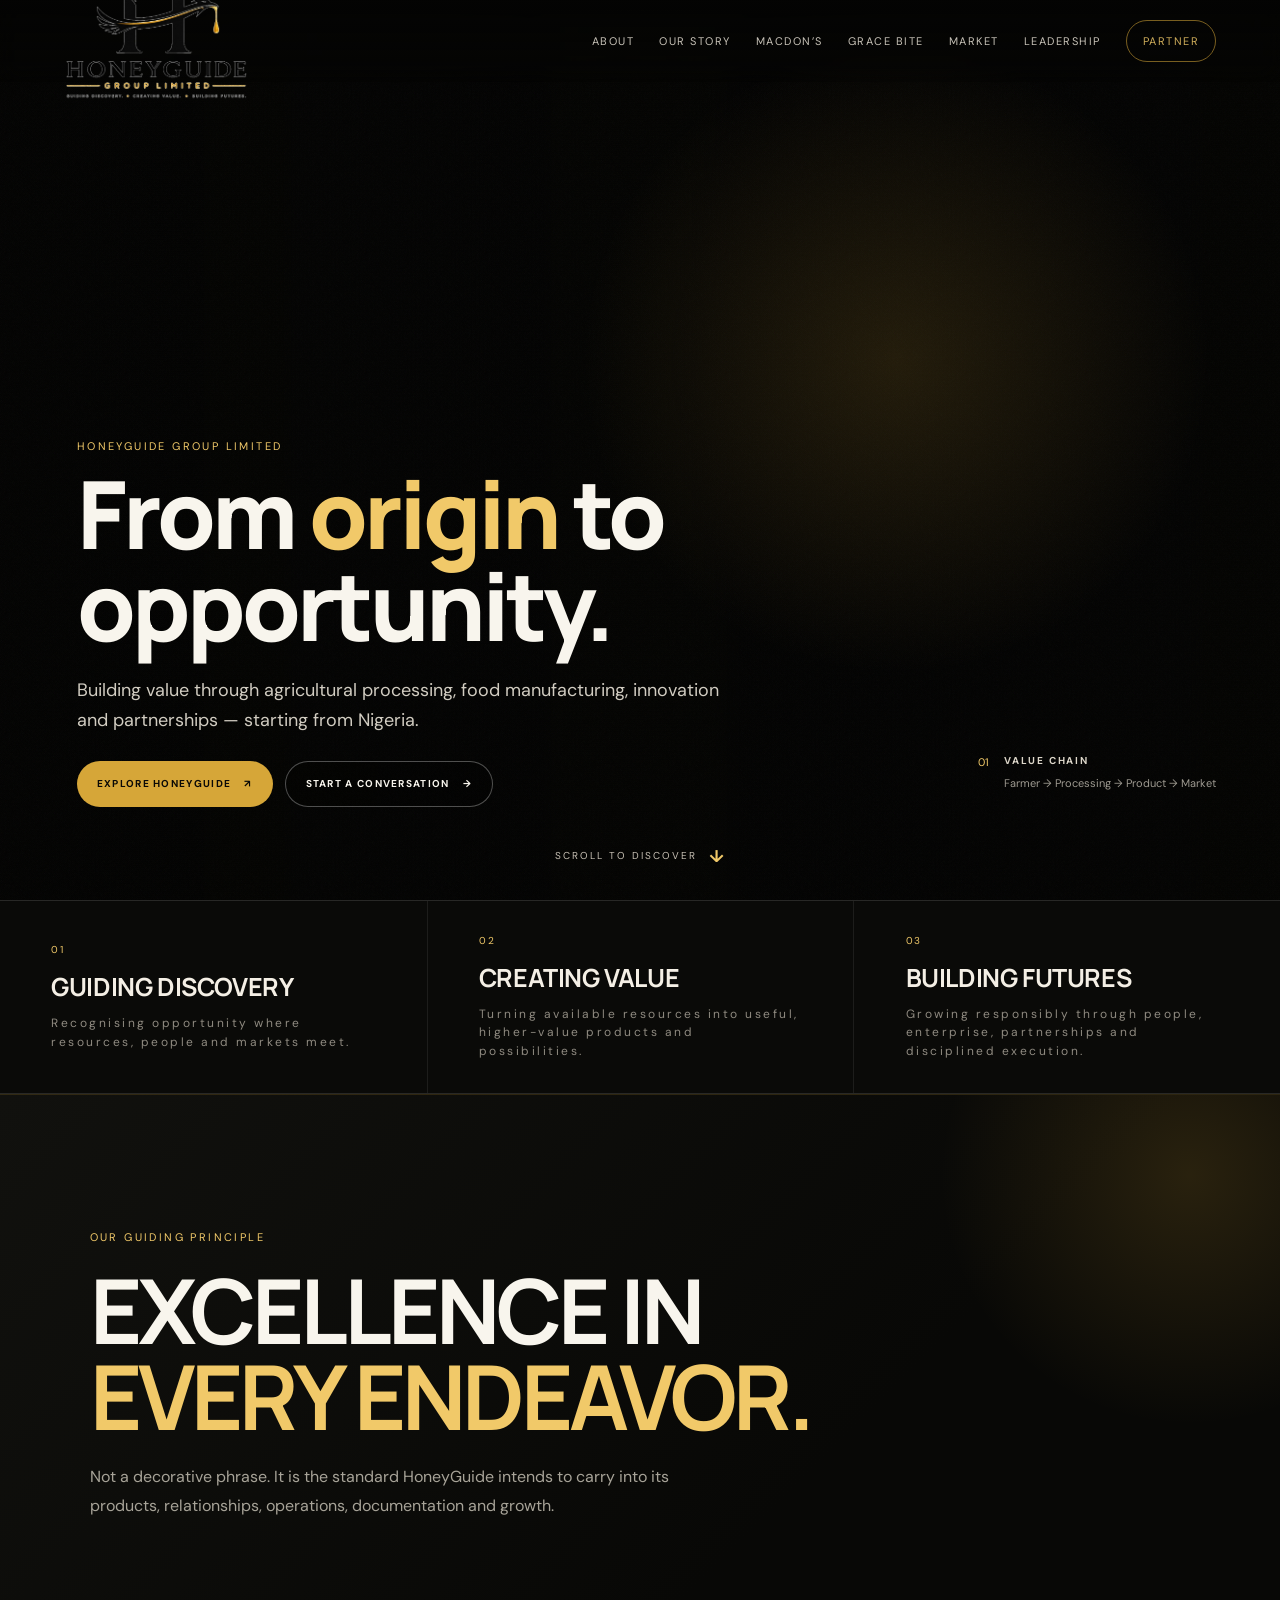
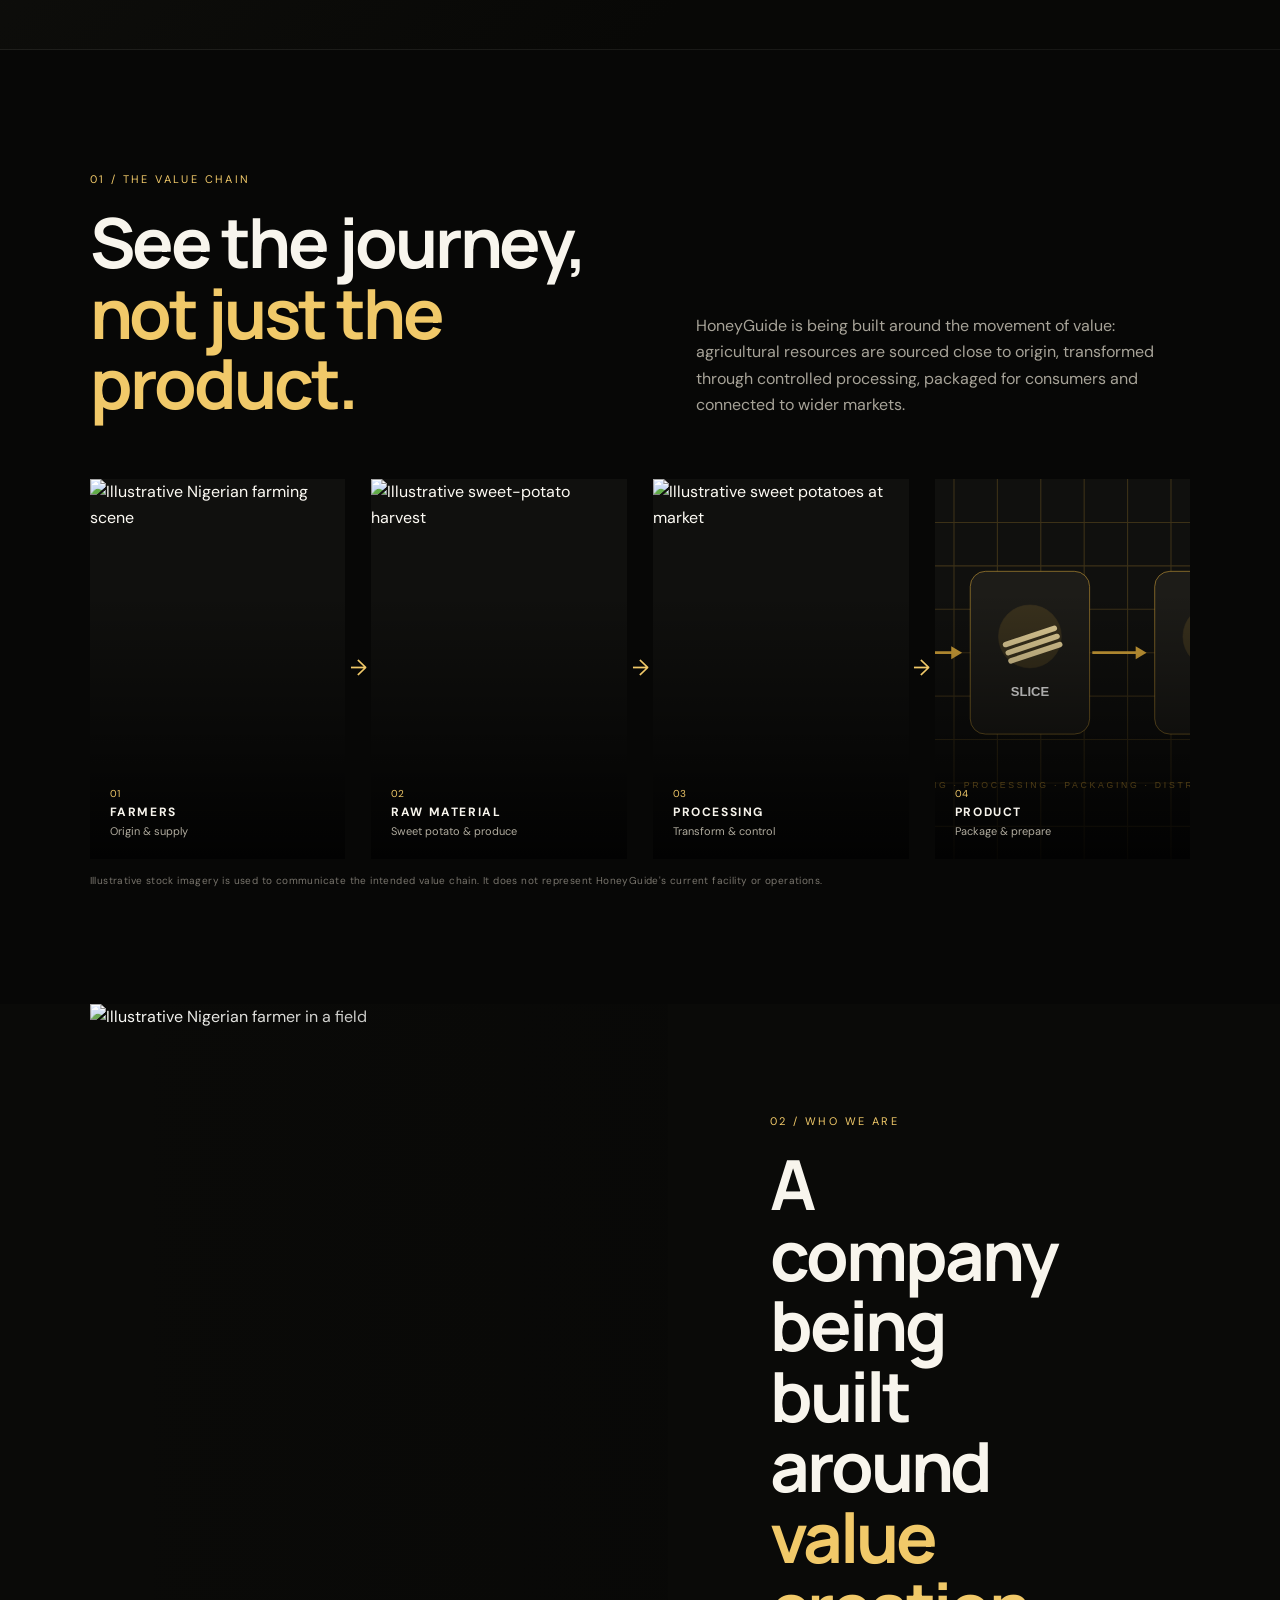
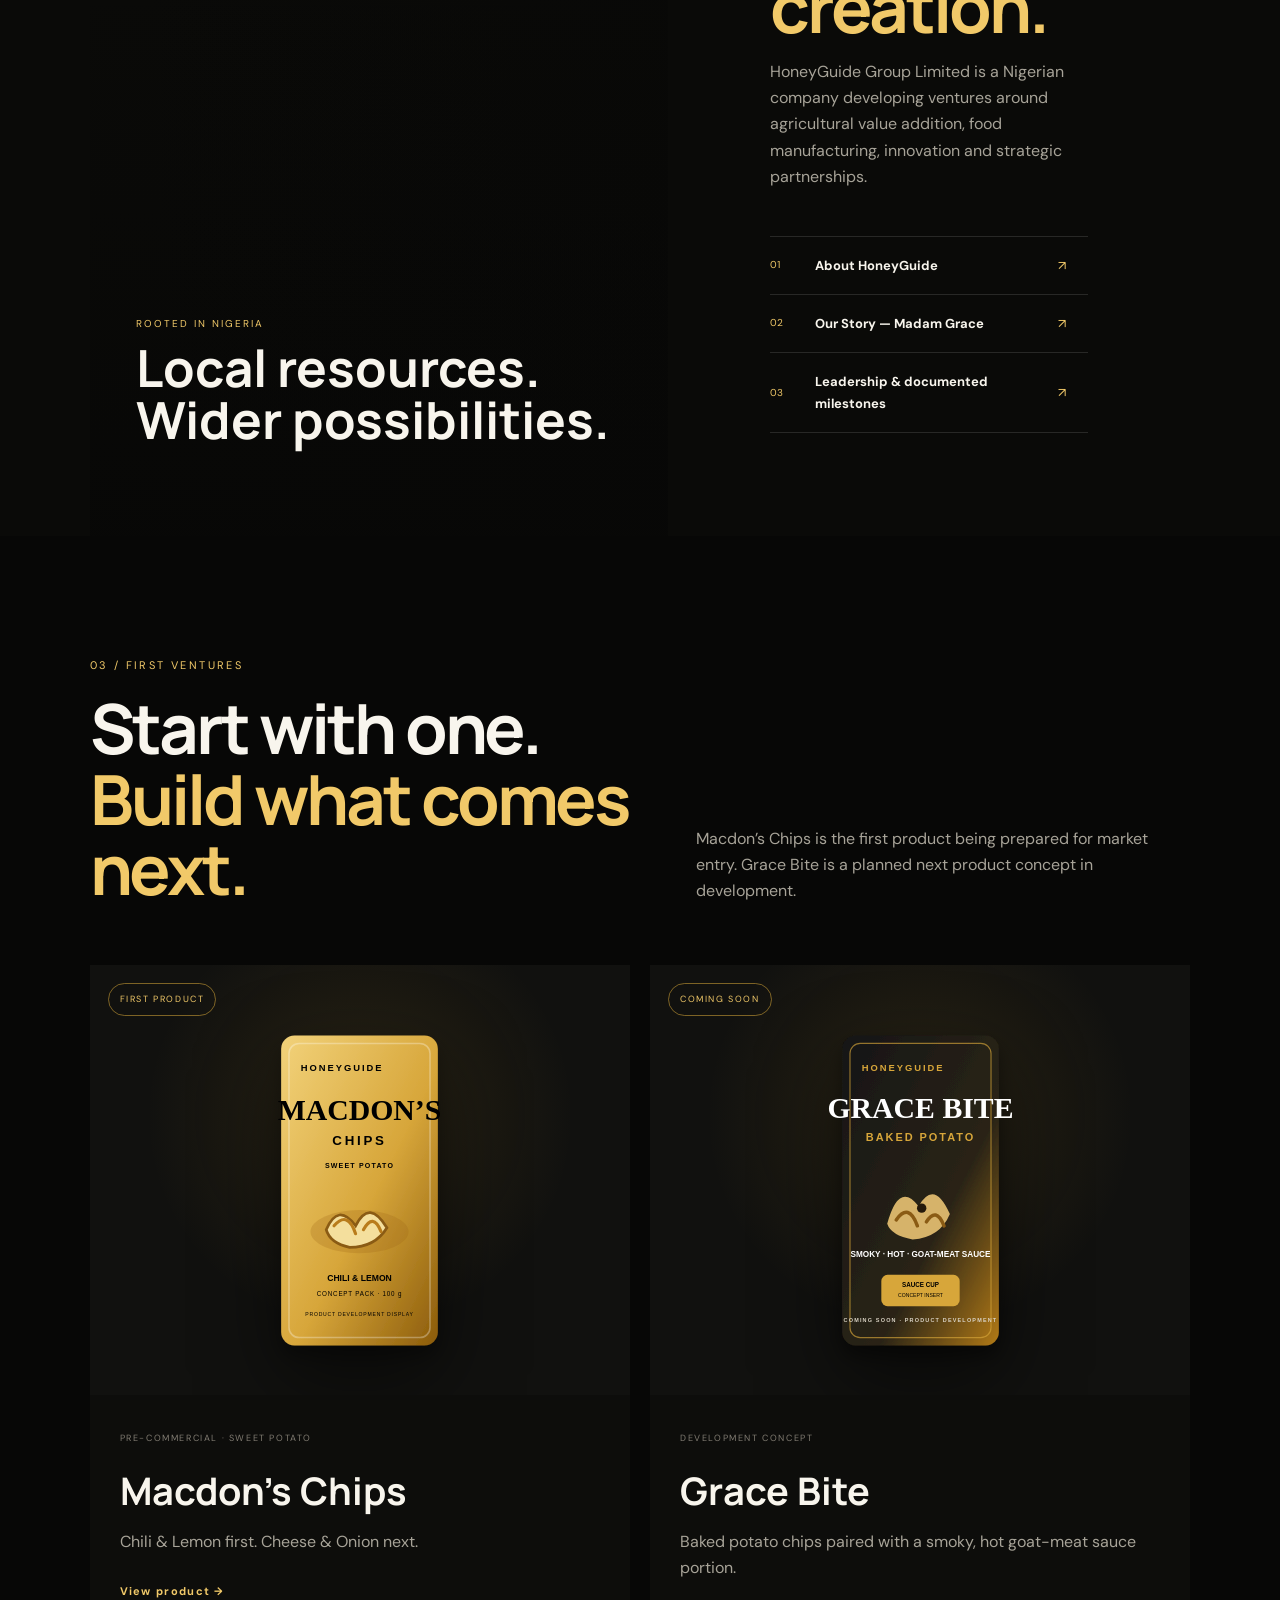
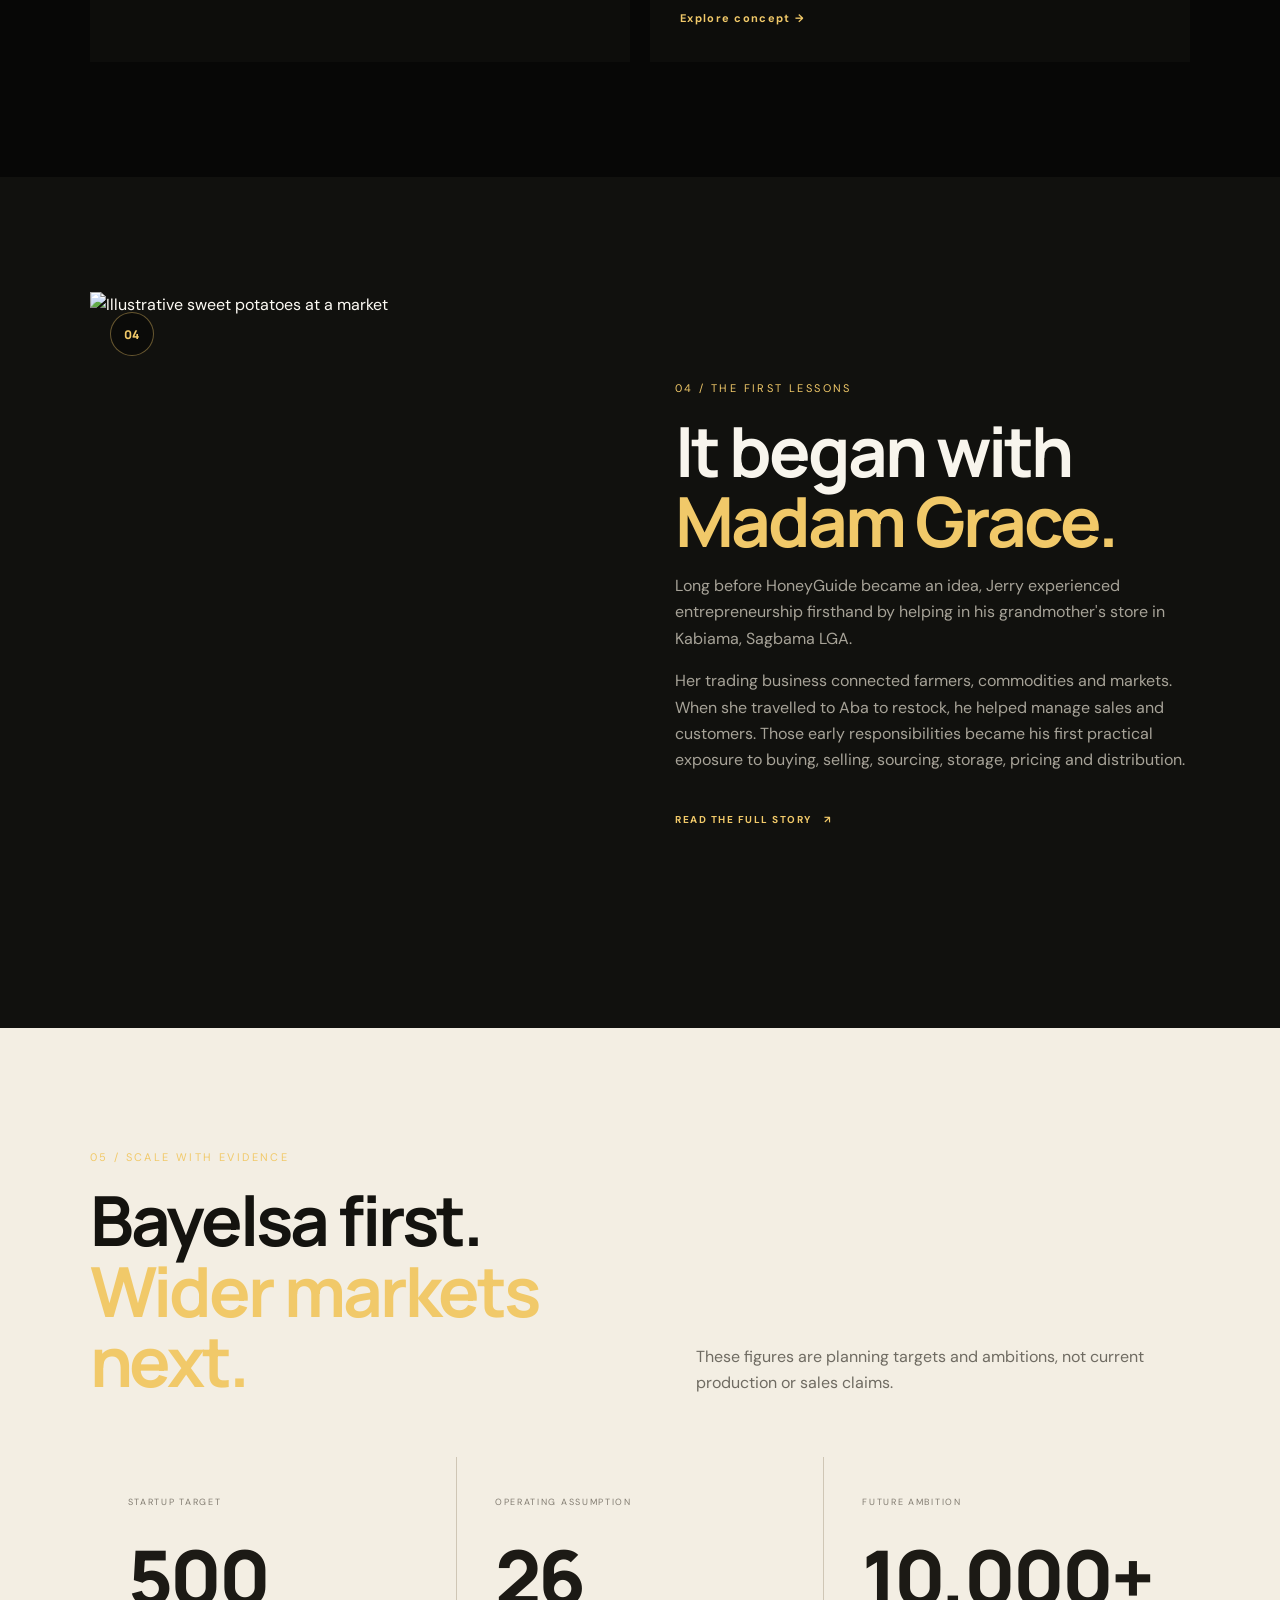
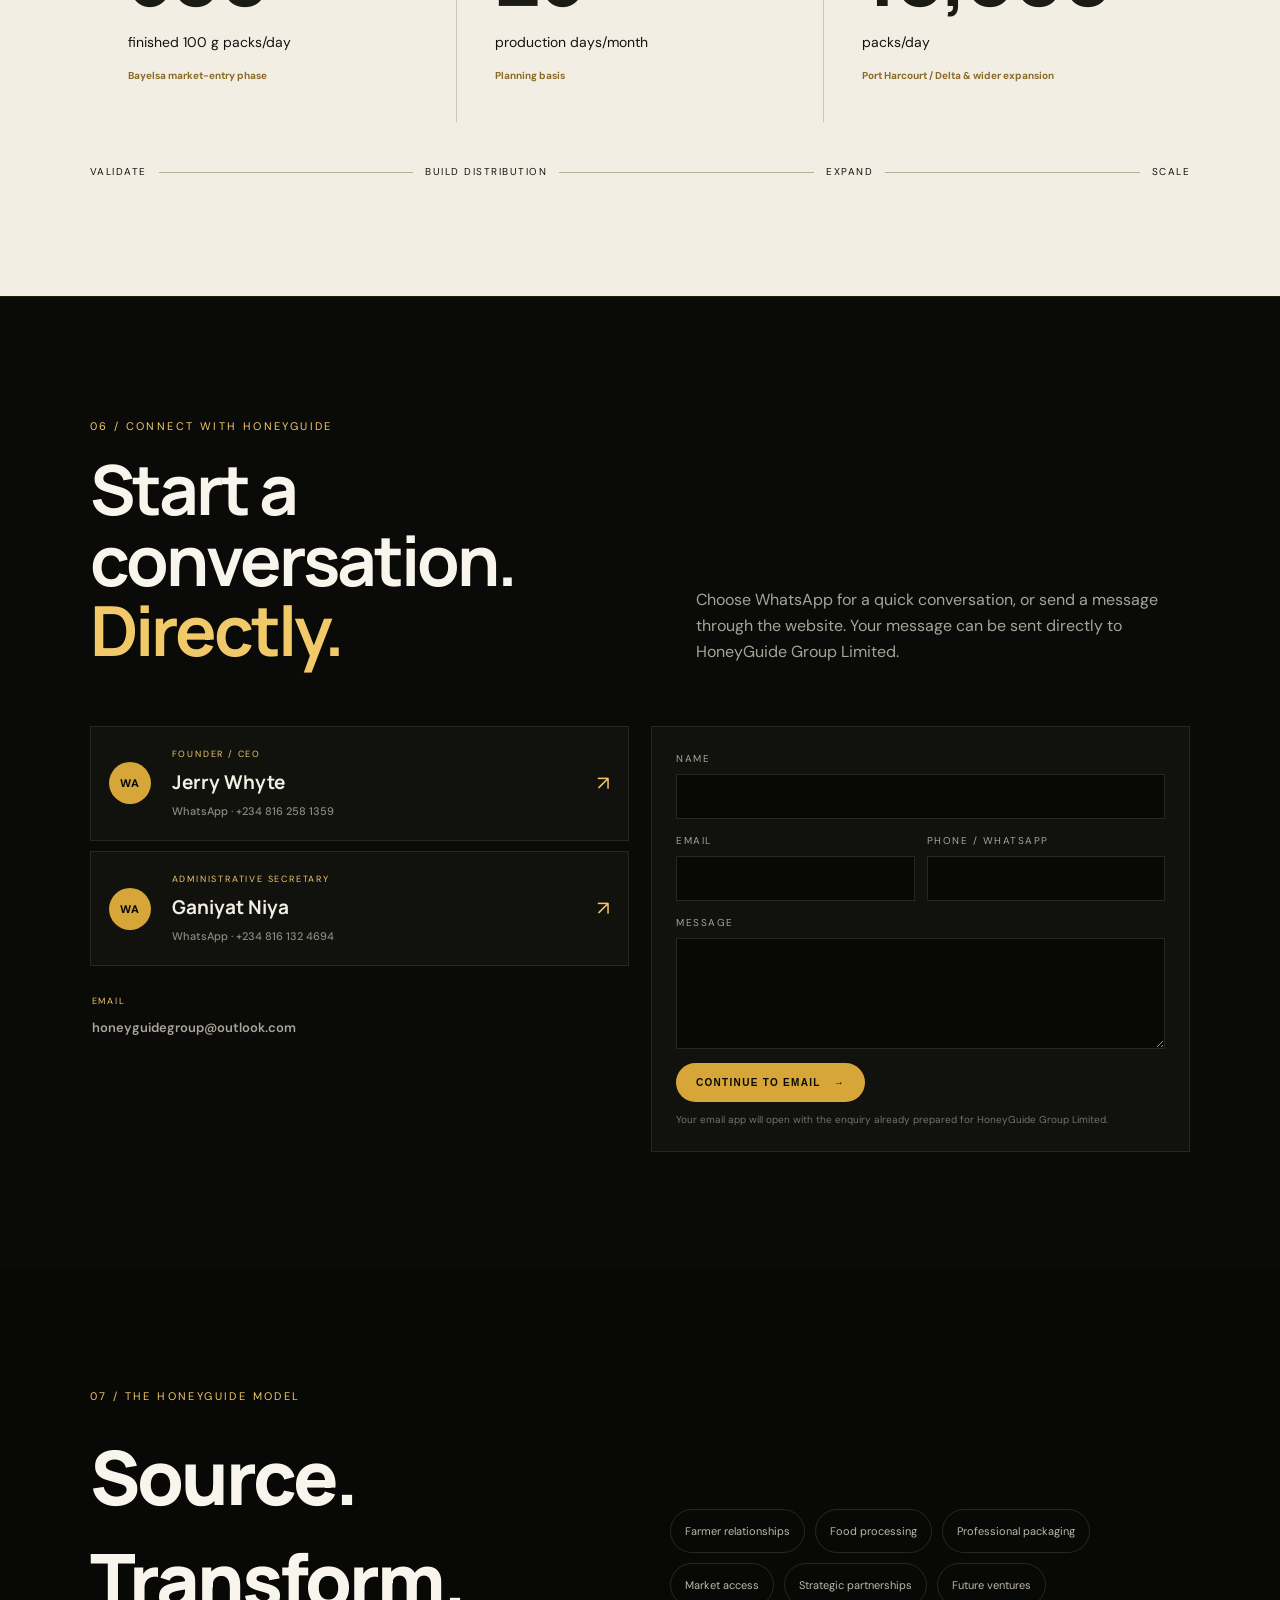
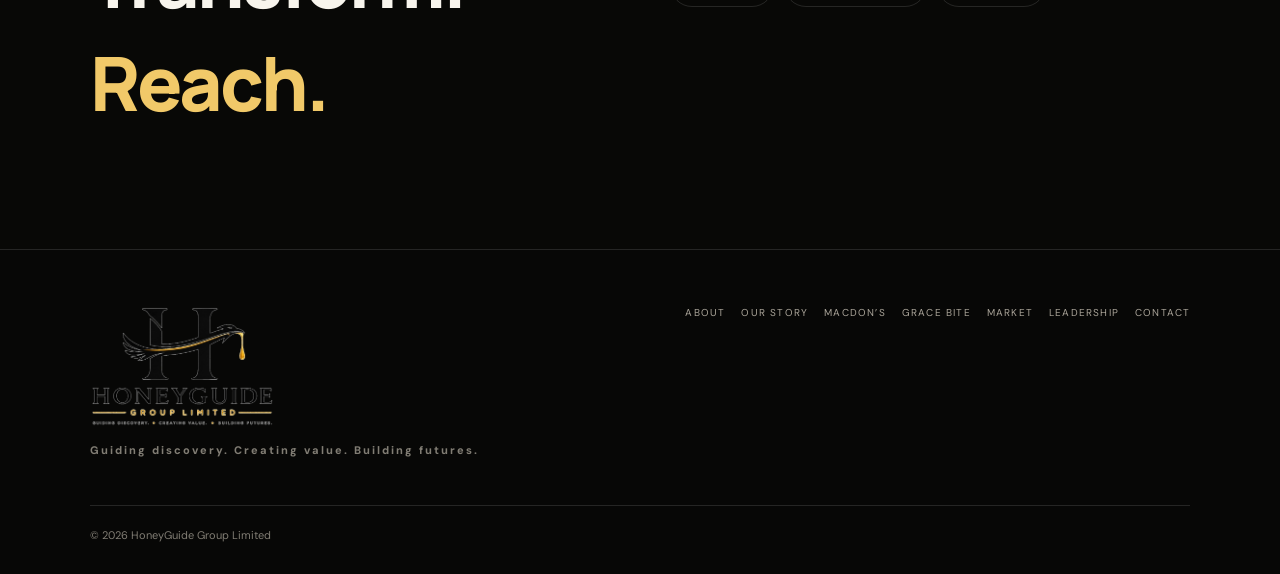
==== commit 0a507e3f: "Add files via upload" ====
--- a/index.html
+++ b/index.html
@@ -12,7 +12,7 @@
 <body>
 <div class="progress" id="progress"></div>
 <header class="site-header">
-  <a class="brand" href="index.html" aria-label="HoneyGuide Group home"><img src="assets/honeyguide-mark.svg" alt="HoneyGuide Group standalone mark"><span>HONEYGUIDE</span></a>
+  <a class="brand" href="index.html" aria-label="HoneyGuide Group home"><img src="assets/honeyguide-logo-transparent.png" alt="HoneyGuide Group logo"></a>
   <button class="menu-toggle" aria-expanded="false" aria-controls="mainNav"><span></span><span></span><span></span><b>Menu</b></button>
   <nav id="mainNav" class="nav">
     <a href="pages/about.html">About</a><a href="pages/story.html">Our Story</a><a href="pages/macdons.html">Macdon’s</a><a href="pages/grace-bite.html">Grace Bite</a><a href="pages/market.html">Market</a><a href="pages/leadership.html">Leadership</a><a class="nav-cta" href="pages/contact.html">Partner</a>
@@ -25,9 +25,8 @@
   <div class="hero-content">
     <div class="hero-logo-stage" aria-label="HoneyGuide logo motion graphic">
       <div class="logo-aura"></div>
-      <img class="hero-logo" src="assets/honeyguide-mark.svg" alt="HoneyGuide Group standalone mark">
+      <img class="hero-logo" src="assets/honeyguide-logo-transparent.png" alt="HoneyGuide Group logo">
       <div class="logo-shine"></div>
-      <span class="logo-signage-label">HONEYGUIDE GROUP</span>
     </div>
     <div class="hero-kicker">HONEYGUIDE GROUP LIMITED</div>
     <h1>From <span>origin</span> to opportunity.</h1>
@@ -102,15 +101,12 @@
       </a>
       <div class="contact-email"><small>EMAIL</small><strong>honeyguidegroup@outlook.com</strong></div>
     </div>
-    <form class="contact-form" action="https://formsubmit.co/honeyguidegroup@outlook.com" method="POST">
-      <input type="hidden" name="_subject" value="New HoneyGuide Group website enquiry">
-      <input type="hidden" name="_template" value="table">
-      <input type="hidden" name="_captcha" value="false">
-      <input type="hidden" name="_next" value="https://honeyguidegroup-website.okedijerry.workers.dev/#contact-sent">
+    <form class="contact-form" id="emailContactForm">
       <label>Name<input type="text" name="name" autocomplete="name" required></label>
       <div class="form-row"><label>Email<input type="email" name="email" autocomplete="email" required></label><label>Phone / WhatsApp<input type="tel" name="phone" autocomplete="tel" required></label></div>
       <label>Message<textarea name="message" rows="5" required></textarea></label>
-      <button class="btn btn-gold" type="submit">Send message <b>→</b></button>
+      <button class="btn btn-gold" type="submit">Continue to email <b>→</b></button>
+      <small class="form-note">Your email app will open with the enquiry already prepared for HoneyGuide Group Limited.</small>
     </form>
   </div>
 </section>
@@ -120,7 +116,31 @@
   <div class="impact-points"><span>Farmer relationships</span><span>Food processing</span><span>Professional packaging</span><span>Market access</span><span>Strategic partnerships</span><span>Future ventures</span></div>
 </section>
 </main>
-<footer class="footer"><div class="footer-brand"><img src="assets/honeyguide-mark.svg" alt="HoneyGuide Group standalone mark"><span>HONEYGUIDE</span><p>Guiding discovery. Creating value. Building futures.</p></div><nav><a href="pages/about.html">About</a><a href="pages/story.html">Our Story</a><a href="pages/macdons.html">Macdon’s</a><a href="pages/grace-bite.html">Grace Bite</a><a href="pages/market.html">Market</a><a href="pages/leadership.html">Leadership</a><a href="pages/contact.html">Contact</a></nav><small>© 2026 HoneyGuide Group Limited</small></footer>
+<footer class="footer"><div class="footer-brand"><img src="assets/honeyguide-logo-transparent.png" alt="HoneyGuide Group logo"><p>Guiding discovery. Creating value. Building futures.</p></div><nav><a href="pages/about.html">About</a><a href="pages/story.html">Our Story</a><a href="pages/macdons.html">Macdon’s</a><a href="pages/grace-bite.html">Grace Bite</a><a href="pages/market.html">Market</a><a href="pages/leadership.html">Leadership</a><a href="pages/contact.html">Contact</a></nav><small>© 2026 HoneyGuide Group Limited</small></footer>
+<script>
+(function(){
+  const form=document.getElementById('emailContactForm');
+  if(!form) return;
+  form.addEventListener('submit',function(e){
+    e.preventDefault();
+    const fd=new FormData(form);
+    const name=String(fd.get('name')||'').trim();
+    const email=String(fd.get('email')||'').trim();
+    const phone=String(fd.get('phone')||'').trim();
+    const message=String(fd.get('message')||'').trim();
+    const subject='HoneyGuide Group website enquiry';
+    const body=[
+      'Name: '+name,
+      'Email: '+email,
+      'Phone / WhatsApp: '+phone,
+      '',
+      'Message:',
+      message
+    ].join('\n');
+    window.location.href='mailto:honeyguidegroup@outlook.com?subject='+encodeURIComponent(subject)+'&body='+encodeURIComponent(body);
+  });
+})();
+</script>
 <script>
 (function(){
   const v=document.getElementById('heroVideo');
--- a/style.css
+++ b/style.css
@@ -91,3 +91,23 @@
 @media(max-width:980px){.contact-grid{grid-template-columns:1fr}}
 @media(max-width:620px){.hero-video{transform:scale(1.08);animation-duration:14s}.hero-logo-stage{width:285px}.hero-logo{width:265px}.logo-signage-label{font-size:8px;letter-spacing:2.4px}.form-row{grid-template-columns:1fr}.contact-form{padding:18px}.whatsapp-card{grid-template-columns:42px 1fr auto}.whatsapp-card strong{font-size:17px}}
 @media(prefers-reduced-motion:reduce){.hero-video,.hero-logo,.logo-aura,.logo-shine,.logo-signage-label{animation:none!important}.hero-logo{opacity:1!important;transform:none!important}.logo-aura{opacity:1!important}}
+
+
+/* FINAL LOGO CONSISTENCY — use the approved transparent HoneyGuide logo everywhere */
+.brand{display:flex;align-items:center;gap:0}
+.brand img{width:185px!important;height:auto!important;object-fit:contain;background:transparent!important;padding:0!important;filter:none!important;display:block}
+.footer-brand{display:block;color:var(--gold2);font-weight:800;letter-spacing:2px;font-size:13px}
+.footer-brand img{width:185px!important;height:auto!important;object-fit:contain;background:transparent!important;padding:0!important;filter:none!important;display:block;margin-bottom:10px}
+.hero-logo-stage{width:min(420px,72vw);aspect-ratio:1.48;overflow:visible}
+.hero-logo{width:100%!important;height:auto!important;filter:drop-shadow(0 0 24px rgba(214,166,56,.28))!important;opacity:0;clip-path:none!important;animation:approvedLogoCycle 12s ease-in-out infinite!important}
+.logo-aura,.logo-shine,.logo-signage-label{display:none!important}
+@keyframes approvedLogoCycle{0%,8%{opacity:0;transform:translateY(10px) scale(.97)}14%,30%{opacity:1;transform:none}38%{opacity:0;transform:translateY(-4px) scale(1.01)}46%,72%{opacity:0;transform:translateY(10px) scale(.97)}78%,94%{opacity:1;transform:none}100%{opacity:0;transform:translateY(-4px) scale(1.01)}}
+/* Homepage farmer image: let the full source image breathe instead of forcing a cropped frame. */
+.photo-panel{min-height:0;display:flex;align-items:stretch;background:#0a0a08}
+.photo-panel img{width:100%;height:auto;min-height:100%;object-fit:contain;object-position:center;display:block}
+/* Keep the value-chain farmer visual full-bleed inside its card. */
+.flow-card:first-child img{object-fit:cover;object-position:center}
+.form-note{color:#777269;font-size:10px;line-height:1.5;margin-top:-4px}
+@media(max-width:980px){.brand img{width:150px!important}.footer-brand img{width:185px!important}.hero-logo-stage{width:min(360px,76vw)}.photo-panel img{min-height:0;height:auto;object-fit:contain}}
+@media(max-width:620px){.brand img{width:150px!important}.footer-brand img{width:170px!important}.hero-logo-stage{width:290px}.hero-logo{width:100%!important}.photo-panel img{width:100%;height:auto;object-fit:contain}}
+@media(prefers-reduced-motion:reduce){.hero-logo{animation:none!important;opacity:1!important;transform:none!important}}
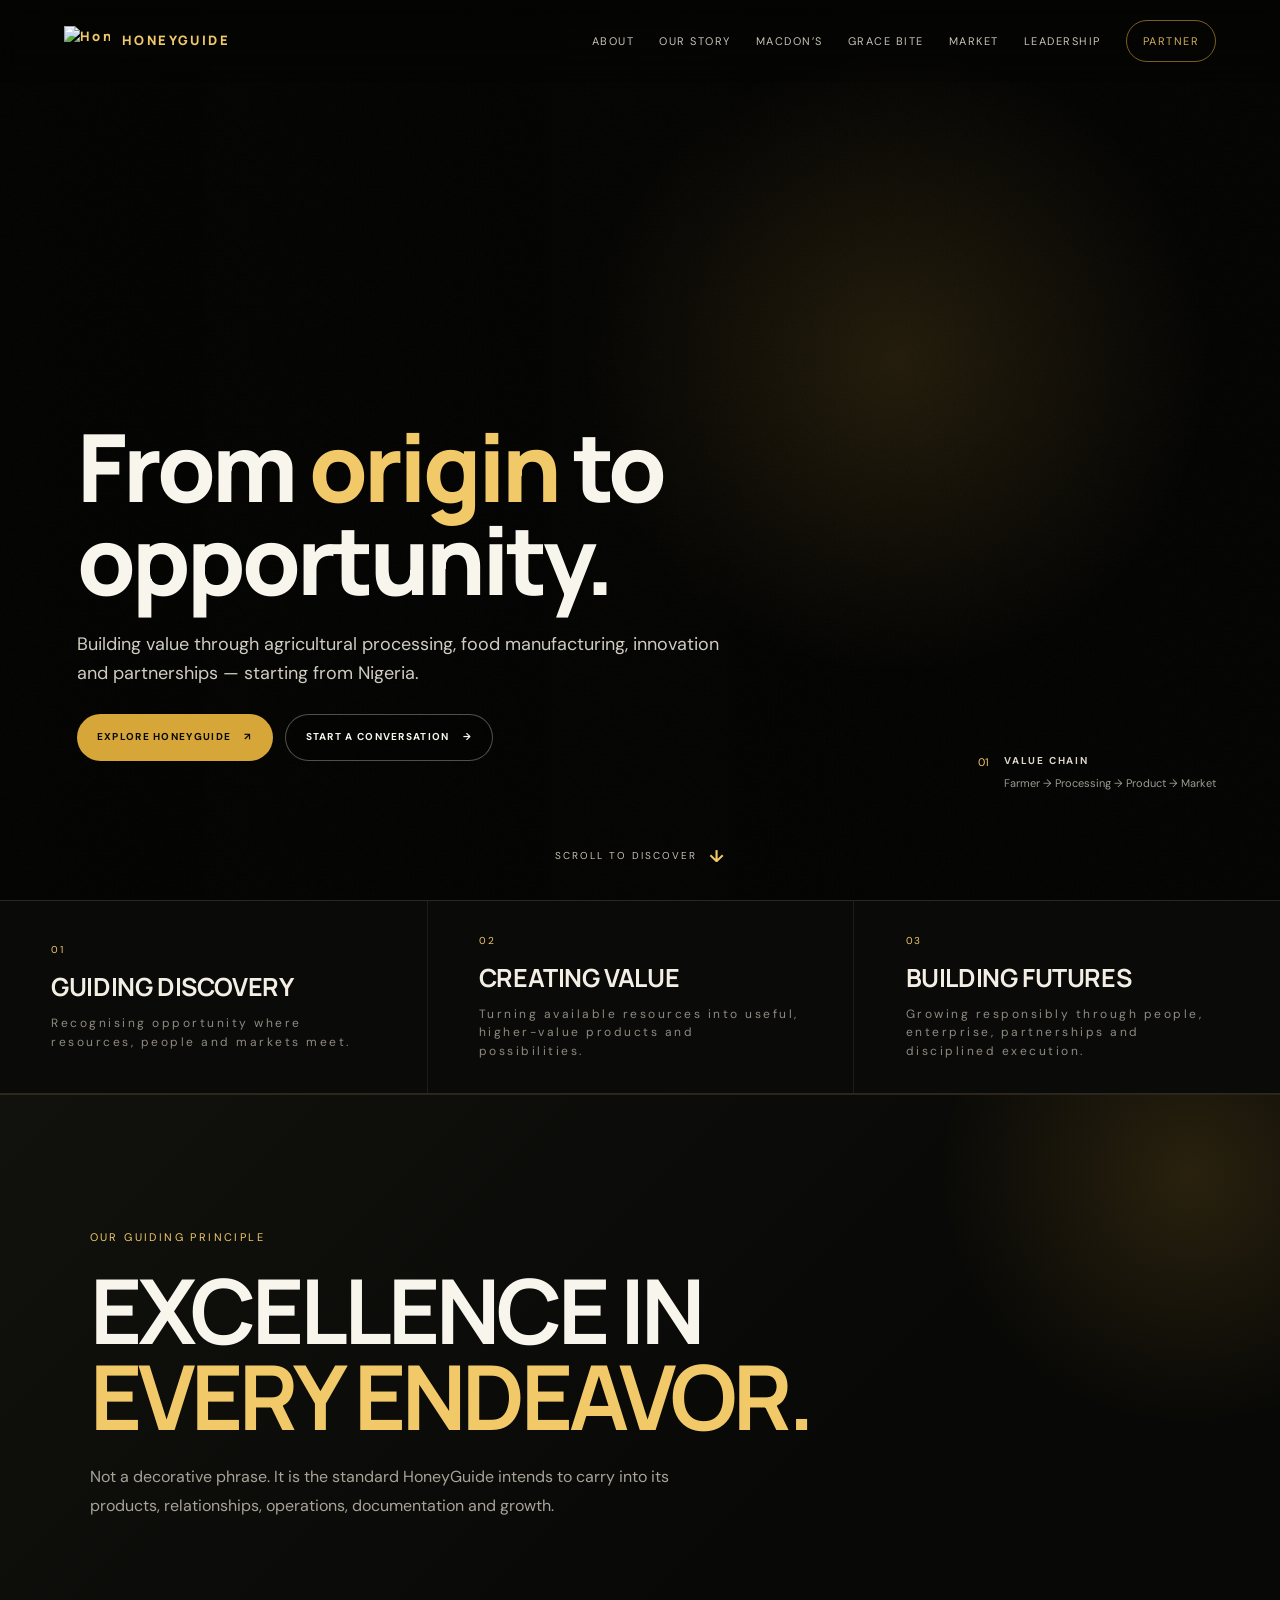
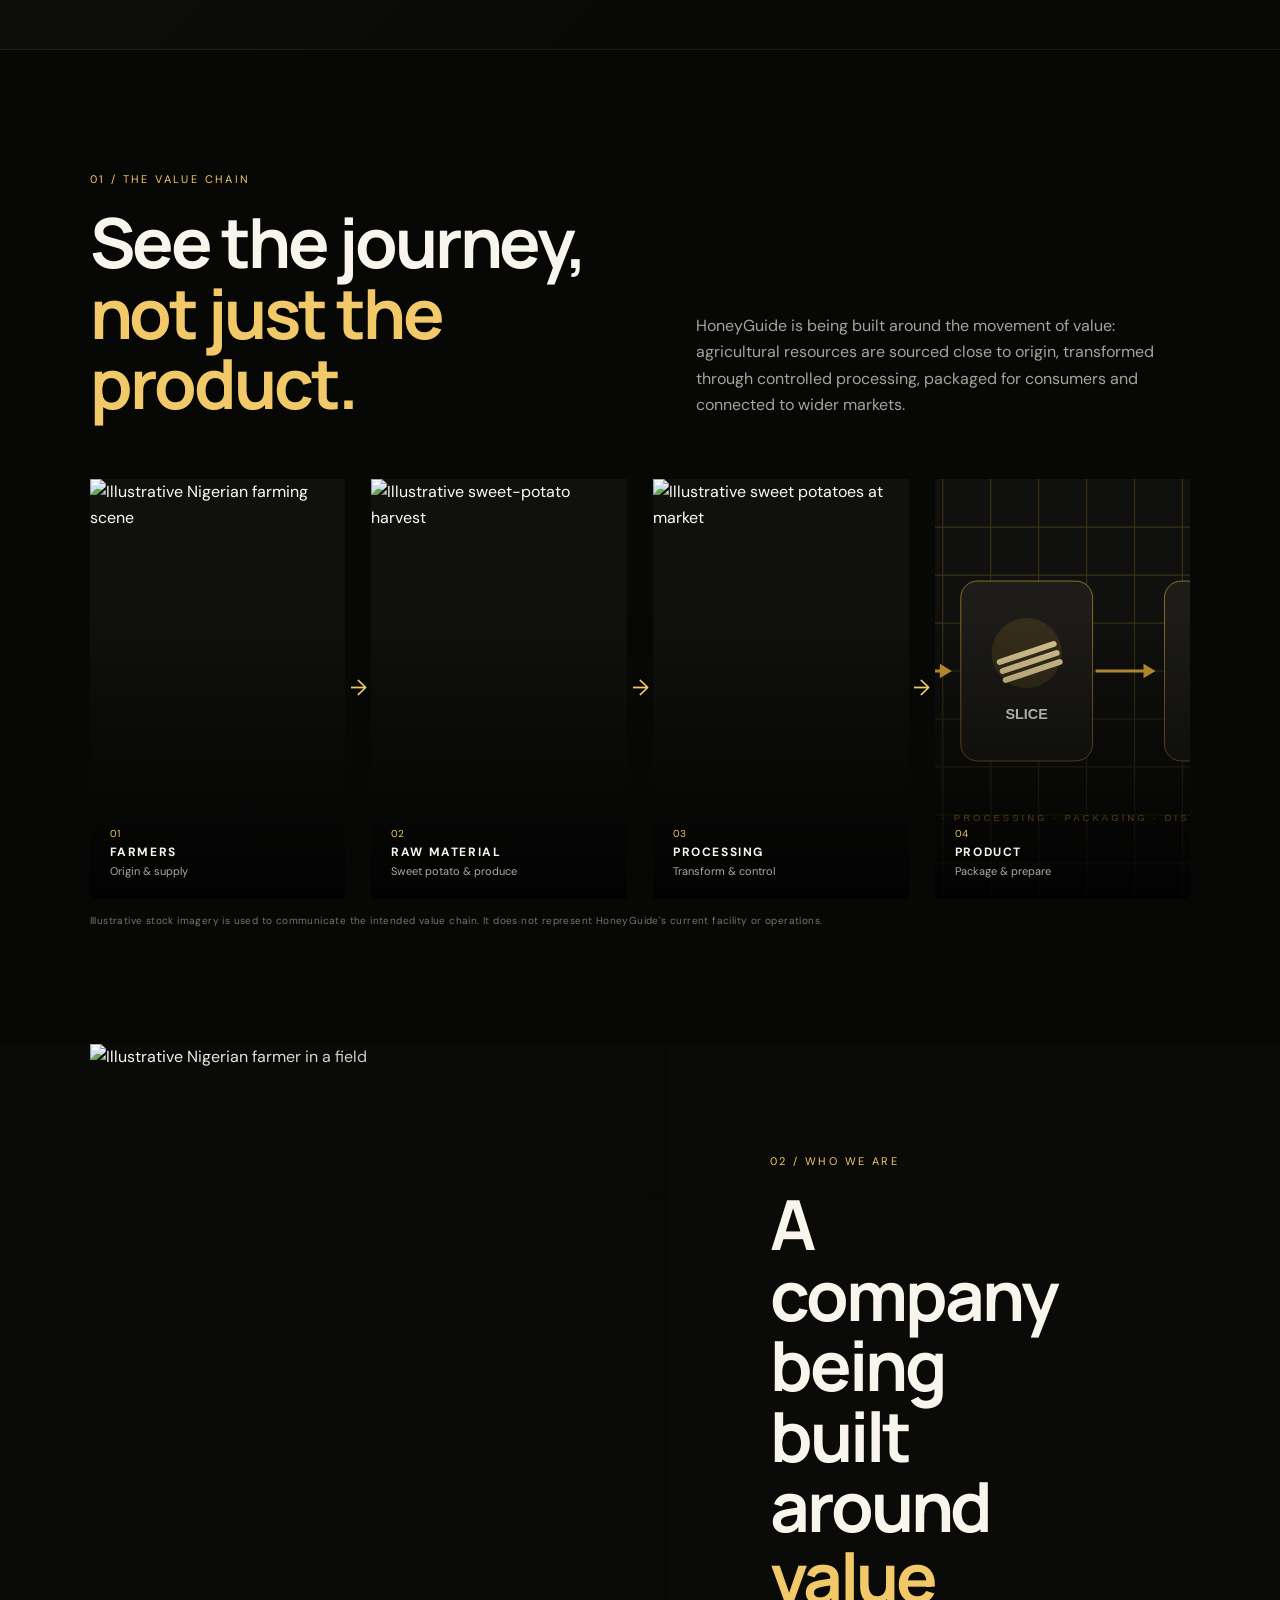
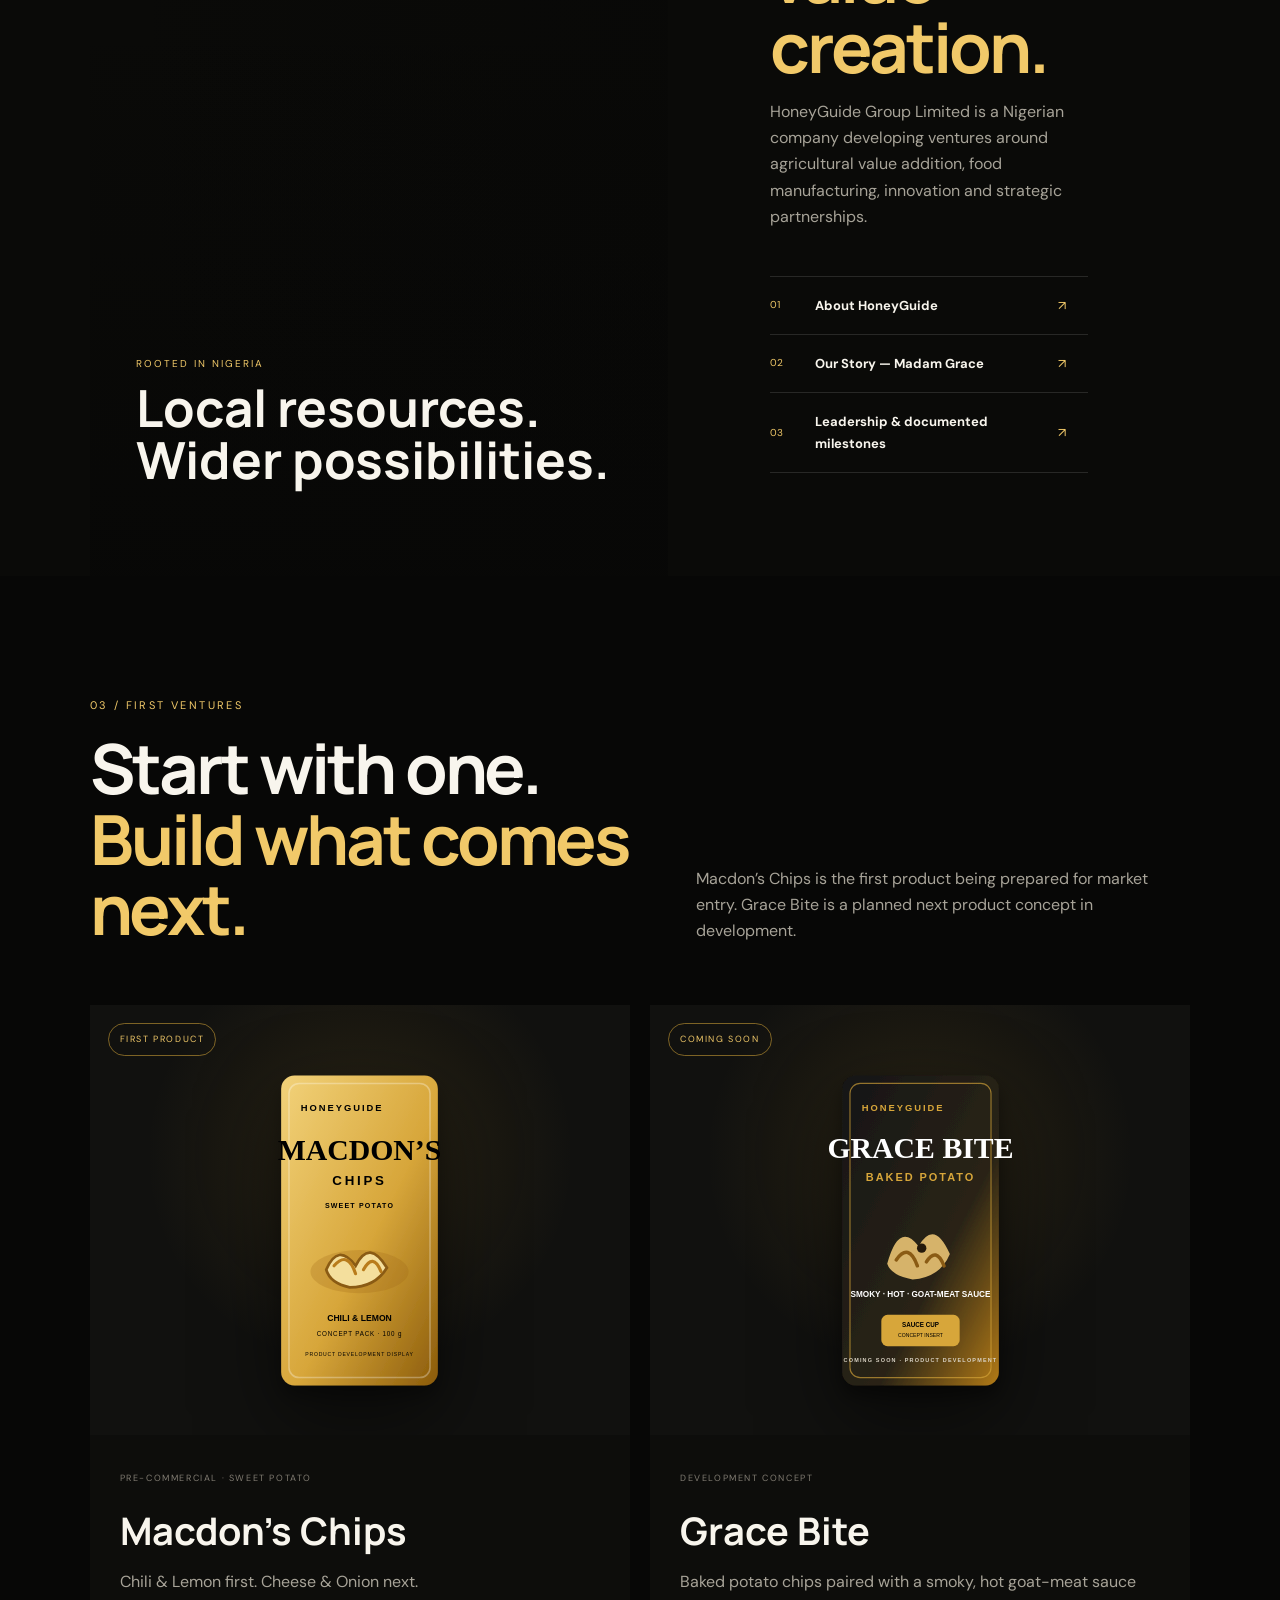
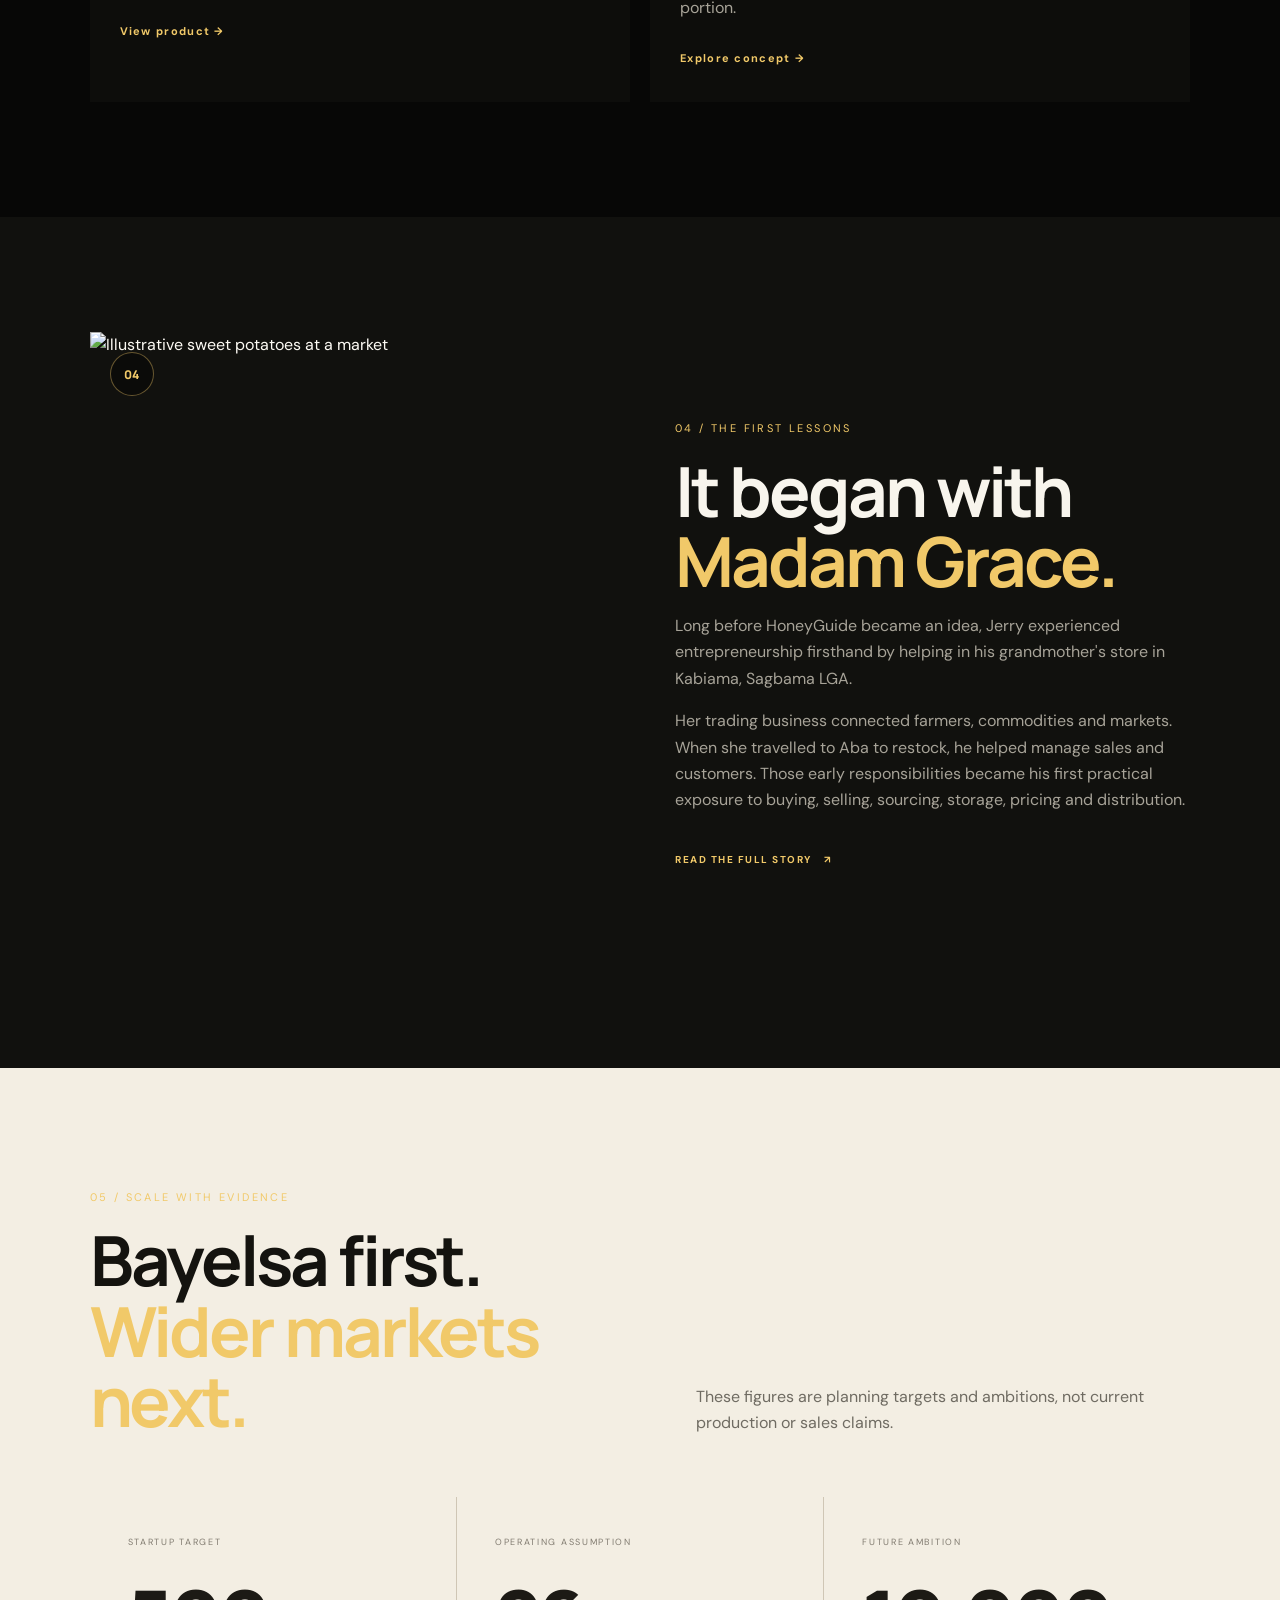
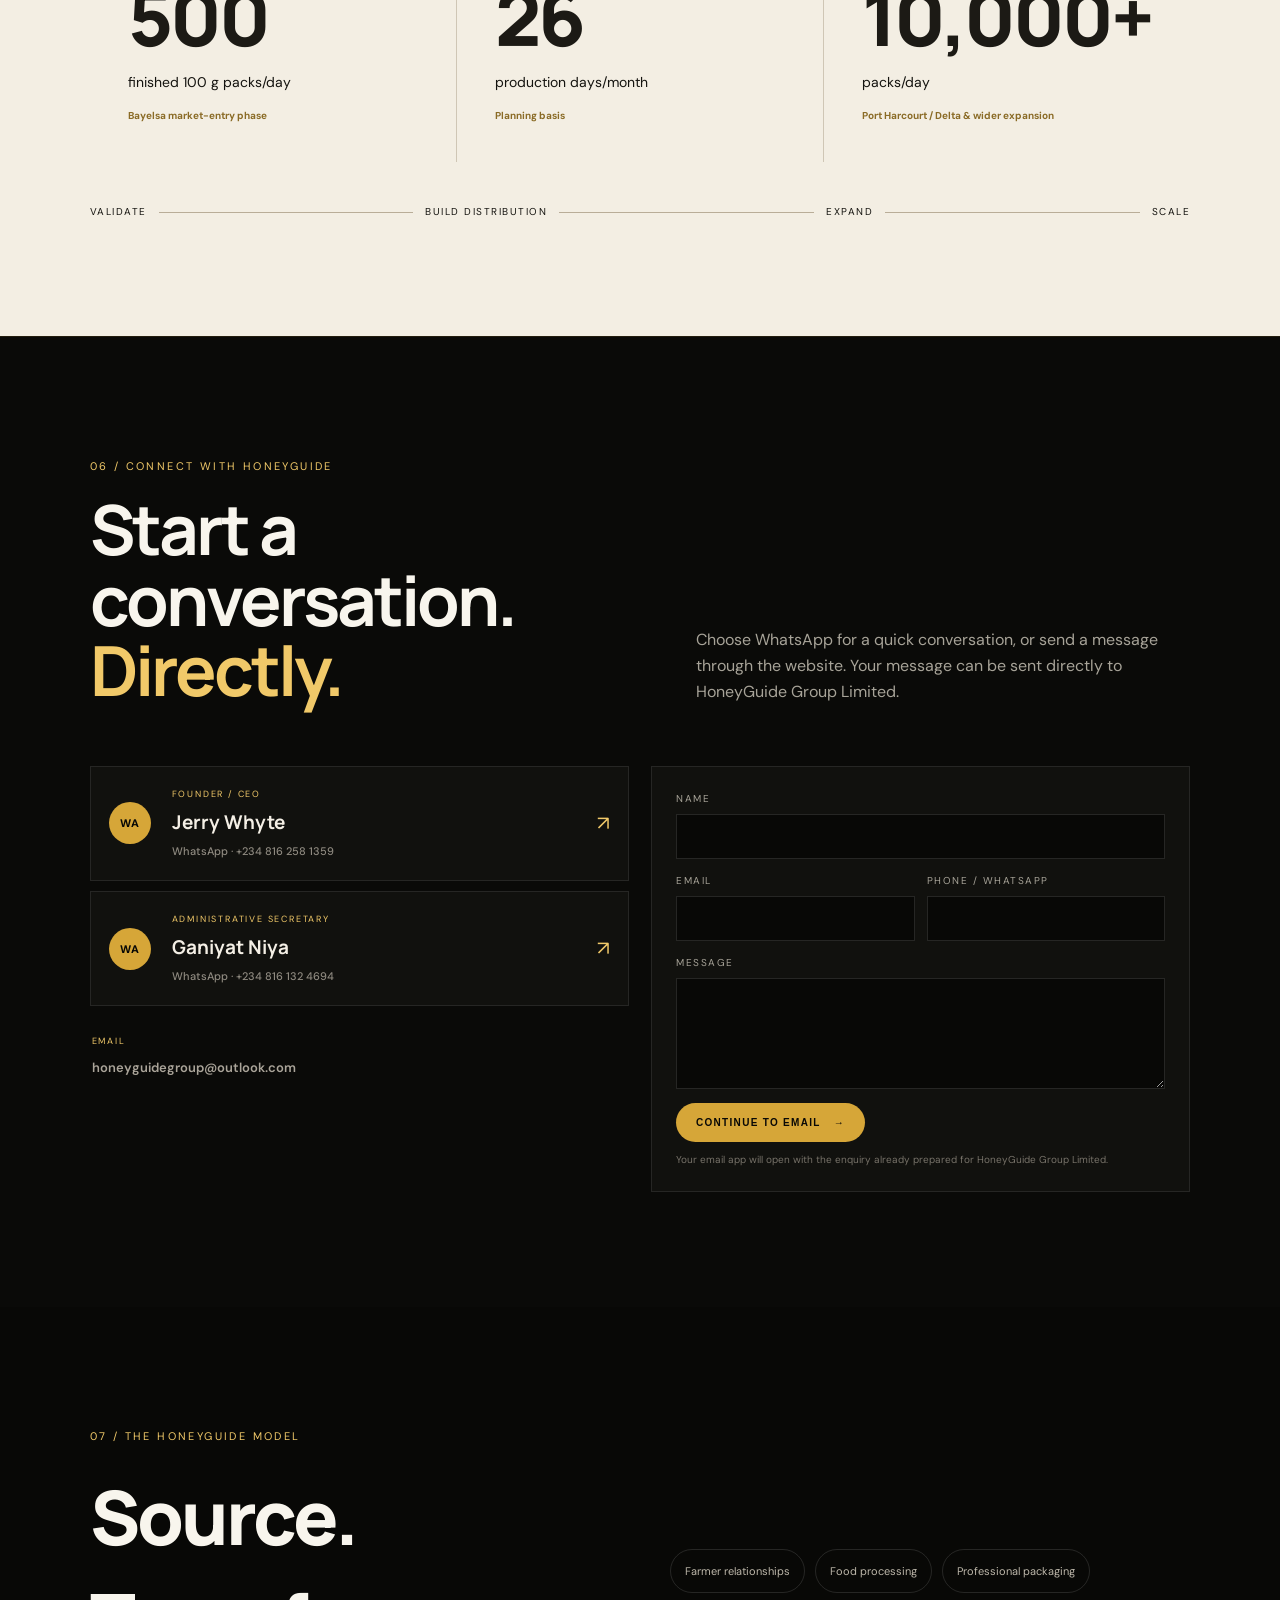
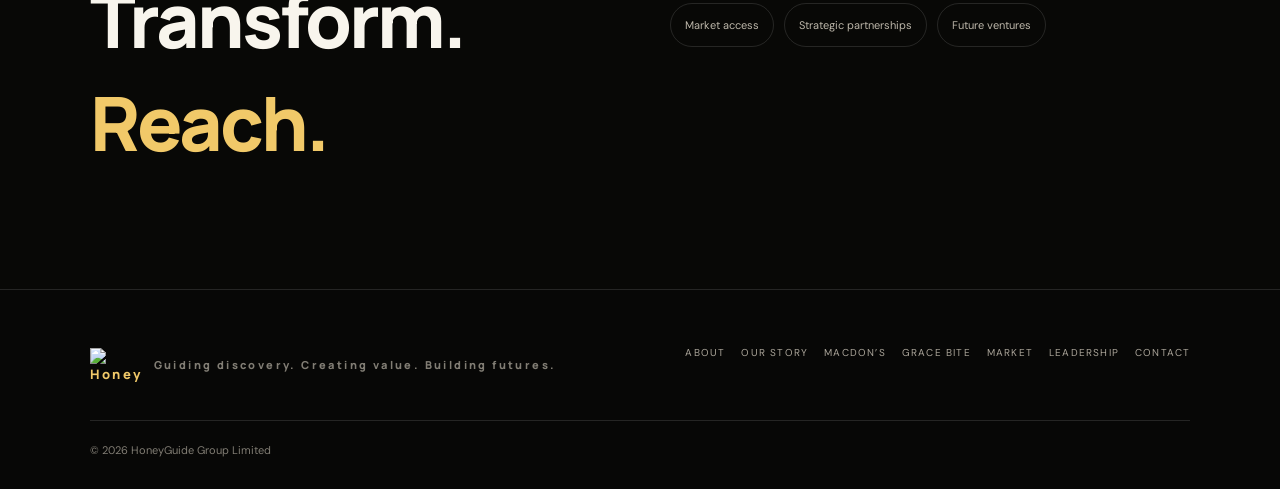
==== commit 17aa8c78: "Add files via upload" ====
--- a/index.html
+++ b/index.html
@@ -12,7 +12,7 @@
 <body>
 <div class="progress" id="progress"></div>
 <header class="site-header">
-  <a class="brand" href="index.html" aria-label="HoneyGuide Group home"><img src="assets/honeyguide-logo-transparent.png" alt="HoneyGuide Group logo"></a>
+  <a class="brand" href="index.html" aria-label="HoneyGuide Group home"><img src="assets/honeyguide-mark-approved.png" alt="HoneyGuide Group logo mark"><span>HONEYGUIDE</span></a>
   <button class="menu-toggle" aria-expanded="false" aria-controls="mainNav"><span></span><span></span><span></span><b>Menu</b></button>
   <nav id="mainNav" class="nav">
     <a href="pages/about.html">About</a><a href="pages/story.html">Our Story</a><a href="pages/macdons.html">Macdon’s</a><a href="pages/grace-bite.html">Grace Bite</a><a href="pages/market.html">Market</a><a href="pages/leadership.html">Leadership</a><a class="nav-cta" href="pages/contact.html">Partner</a>
@@ -20,15 +20,14 @@
 </header>
 <main>
 <section class="hero" id="home">
-  <video class="hero-video" id="heroVideo" autoplay muted playsinline preload="auto" poster="https://images.pexels.com/photos/9798994/pexels-photo-9798994.jpeg?auto=compress&cs=tinysrgb&w=1600"><source src="https://videos.pexels.com/video-files/6280678/6280678-uhd_3840_2160_30fps.mp4" type="video/mp4"></video>
+  <video class="hero-video" id="heroVideo" autoplay muted loop playsinline preload="auto" poster="https://images.pexels.com/photos/9798994/pexels-photo-9798994.jpeg?auto=compress&cs=tinysrgb&w=1600"><source src="https://videos.pexels.com/video-files/6280678/6280678-uhd_3840_2160_30fps.mp4" type="video/mp4"></video>
   <div class="hero-video-overlay"></div><div class="hero-grain"></div>
   <div class="hero-content">
     <div class="hero-logo-stage" aria-label="HoneyGuide logo motion graphic">
       <div class="logo-aura"></div>
-      <img class="hero-logo" src="assets/honeyguide-logo-transparent.png" alt="HoneyGuide Group logo">
+      <img class="hero-logo" src="assets/honeyguide-mark-approved.png" alt="HoneyGuide Group logo mark">
       <div class="logo-shine"></div>
     </div>
-    <div class="hero-kicker">HONEYGUIDE GROUP LIMITED</div>
     <h1>From <span>origin</span> to opportunity.</h1>
     <p>Building value through agricultural processing, food manufacturing, innovation and partnerships — starting from Nigeria.</p>
     <div class="hero-actions"><a class="btn btn-gold" href="pages/about.html">Explore HoneyGuide <b>↗</b></a><a class="btn btn-outline" href="pages/contact.html">Start a conversation <b>→</b></a></div>
@@ -116,7 +115,7 @@
   <div class="impact-points"><span>Farmer relationships</span><span>Food processing</span><span>Professional packaging</span><span>Market access</span><span>Strategic partnerships</span><span>Future ventures</span></div>
 </section>
 </main>
-<footer class="footer"><div class="footer-brand"><img src="assets/honeyguide-logo-transparent.png" alt="HoneyGuide Group logo"><p>Guiding discovery. Creating value. Building futures.</p></div><nav><a href="pages/about.html">About</a><a href="pages/story.html">Our Story</a><a href="pages/macdons.html">Macdon’s</a><a href="pages/grace-bite.html">Grace Bite</a><a href="pages/market.html">Market</a><a href="pages/leadership.html">Leadership</a><a href="pages/contact.html">Contact</a></nav><small>© 2026 HoneyGuide Group Limited</small></footer>
+<footer class="footer"><div class="footer-brand"><img src="assets/honeyguide-mark-approved.png" alt="HoneyGuide Group logo"><p>Guiding discovery. Creating value. Building futures.</p></div><nav><a href="pages/about.html">About</a><a href="pages/story.html">Our Story</a><a href="pages/macdons.html">Macdon’s</a><a href="pages/grace-bite.html">Grace Bite</a><a href="pages/market.html">Market</a><a href="pages/leadership.html">Leadership</a><a href="pages/contact.html">Contact</a></nav><small>© 2026 HoneyGuide Group Limited</small></footer>
 <script>
 (function(){
   const form=document.getElementById('emailContactForm');
--- a/style.css
+++ b/style.css
@@ -111,3 +111,25 @@
 @media(max-width:980px){.brand img{width:150px!important}.footer-brand img{width:185px!important}.hero-logo-stage{width:min(360px,76vw)}.photo-panel img{min-height:0;height:auto;object-fit:contain}}
 @media(max-width:620px){.brand img{width:150px!important}.footer-brand img{width:170px!important}.hero-logo-stage{width:290px}.hero-logo{width:100%!important}.photo-panel img{width:100%;height:auto;object-fit:contain}}
 @media(prefers-reduced-motion:reduce){.hero-logo{animation:none!important;opacity:1!important;transform:none!important}}
+
+/* FINAL BRAND + FULL-BLEED CORRECTION — 25 SEP 2026 */
+.site-header .brand{display:flex;align-items:center;gap:12px;color:var(--gold2);font-family:var(--display);font-weight:800;letter-spacing:2.4px;font-size:13px;white-space:nowrap}
+.site-header .brand img{width:46px!important;height:30px!important;object-fit:contain!important;background:transparent!important;padding:0!important;filter:none!important;display:block!important}
+.site-header .brand span{display:inline-block;color:var(--gold2);font-weight:800;letter-spacing:2.4px}
+.hero-logo-stage{width:min(380px,68vw)!important;aspect-ratio:1.72!important;background:transparent!important;overflow:visible!important;display:flex!important;align-items:center!important;justify-content:center!important}
+.hero-logo{width:min(360px,100%)!important;height:auto!important;object-fit:contain!important;background:transparent!important;padding:0!important;filter:drop-shadow(0 0 28px rgba(214,166,56,.32))!important}
+.logo-aura{position:absolute;inset:12%;border-radius:50%;background:radial-gradient(circle,rgba(214,166,56,.18),transparent 68%);filter:blur(20px);z-index:1;animation:logoAuraPulse 12s ease-in-out infinite}
+.logo-shine{display:none!important}
+@keyframes logoAuraPulse{0%,72%,100%{opacity:.18;transform:scale(.96)}82%{opacity:.42;transform:scale(1.03)}}
+.footer-brand{display:flex!important;align-items:center;gap:12px;color:var(--gold2);font-family:var(--display);font-weight:800;letter-spacing:2.4px;font-size:13px}
+.footer-brand img{width:52px!important;height:34px!important;object-fit:contain!important;background:transparent!important;padding:0!important;filter:none!important;display:block!important;margin:0!important}
+.footer-brand span{color:var(--gold2)}
+.flow-card,.flow-card img,.process-photo-grid figure,.process-photo-grid figure img,.africa-grid figure,.africa-grid figure img,.photo-panel,.photo-panel img,.story-photo,.story-photo img{border-radius:0!important}
+.flow-card{height:420px!important;overflow:hidden!important}
+.flow-card img,.process-photo-grid figure img,.africa-grid figure img,.photo-panel img,.story-photo img{width:100%!important;height:100%!important;object-fit:cover!important;max-width:none!important}
+.process-photo-grid figure,.africa-grid figure{height:520px!important;overflow:hidden!important}
+.photo-panel{min-height:620px!important;overflow:hidden!important}
+.story-photo{min-height:620px!important;overflow:hidden!important}
+.image-flow{gap:0!important}
+@media(max-width:980px){.site-header .brand img{width:42px!important;height:28px!important}.site-header .brand span{font-size:11px}.flow-card{height:360px!important}.process-photo-grid figure,.africa-grid figure{height:440px!important}.photo-panel{min-height:520px!important}.story-photo{min-height:520px!important}}
+@media(max-width:620px){.site-header .brand img{width:38px!important;height:25px!important}.site-header .brand span{font-size:10px;letter-spacing:2px}.hero-logo-stage{width:min(320px,82vw)!important}.hero-logo{width:100%!important}.flow-card{height:390px!important}.process-photo-grid figure,.africa-grid figure{height:420px!important}.photo-panel,.story-photo{min-height:440px!important}}
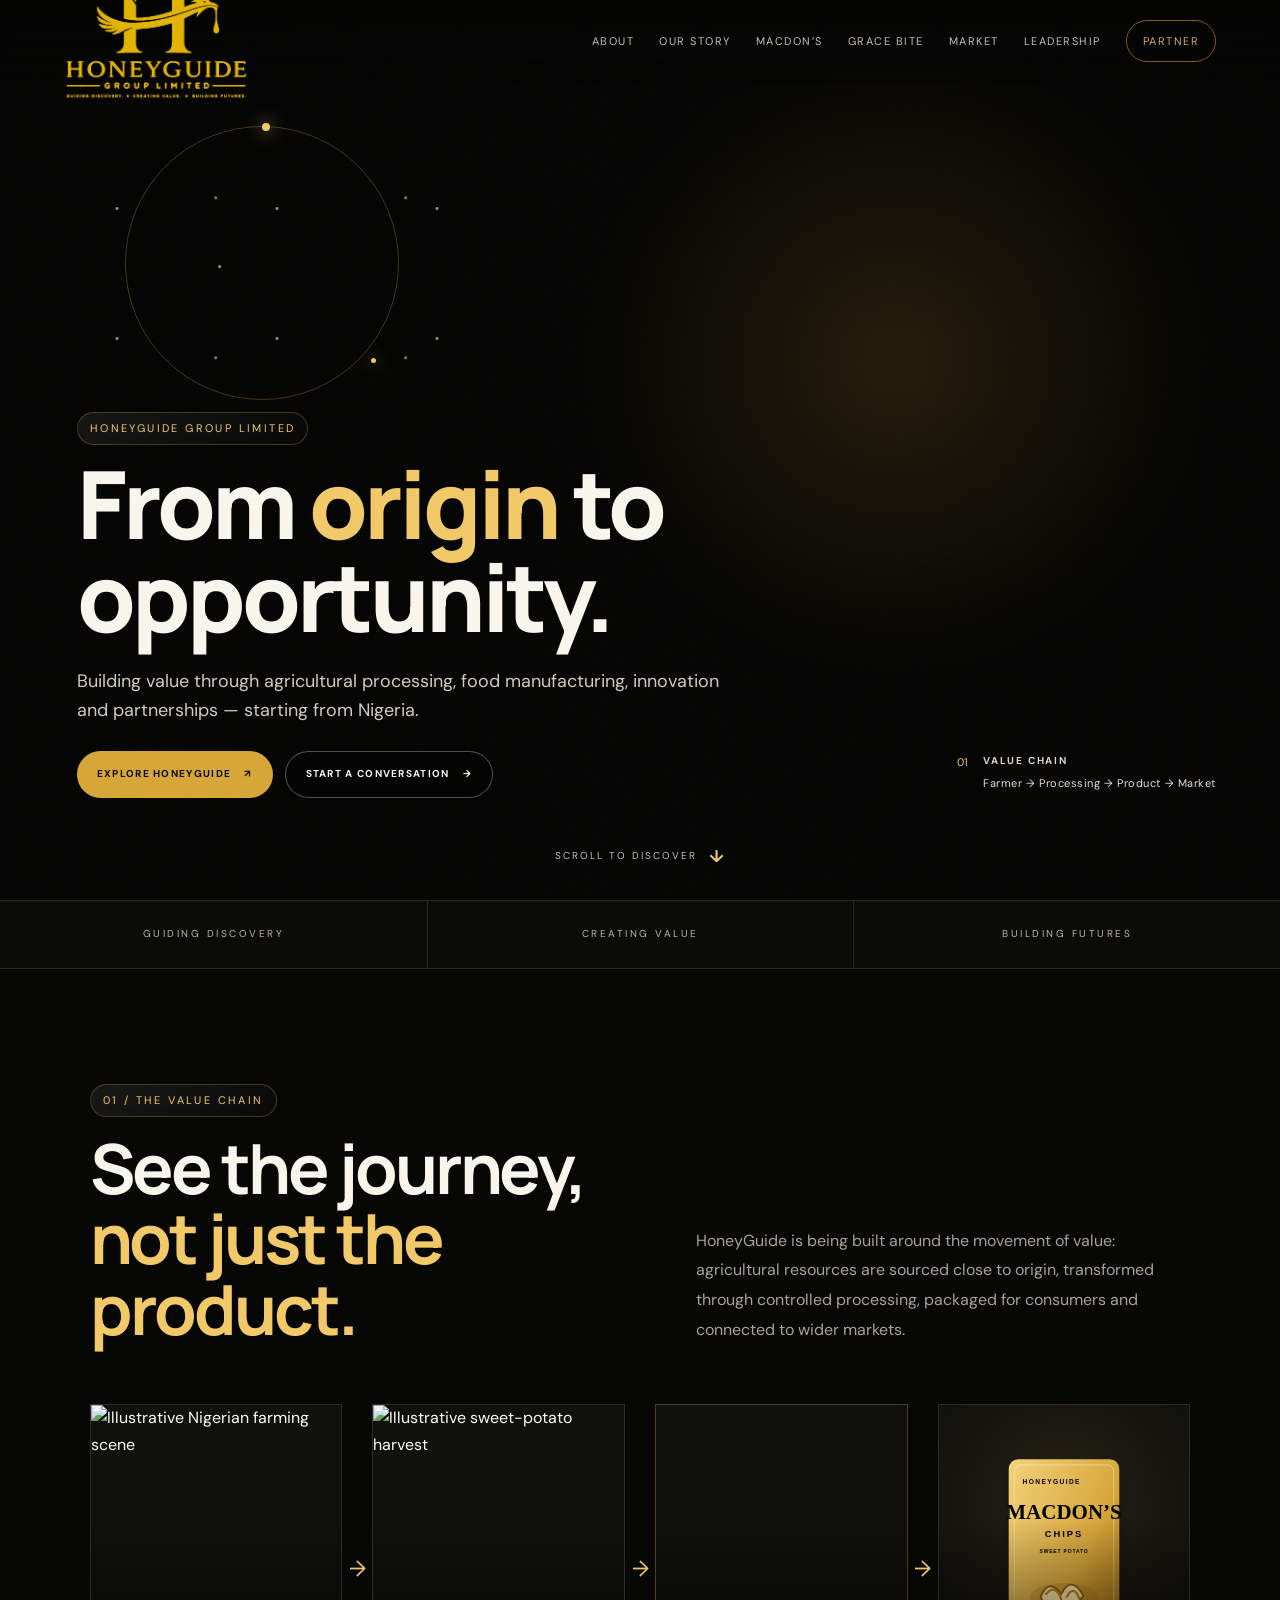
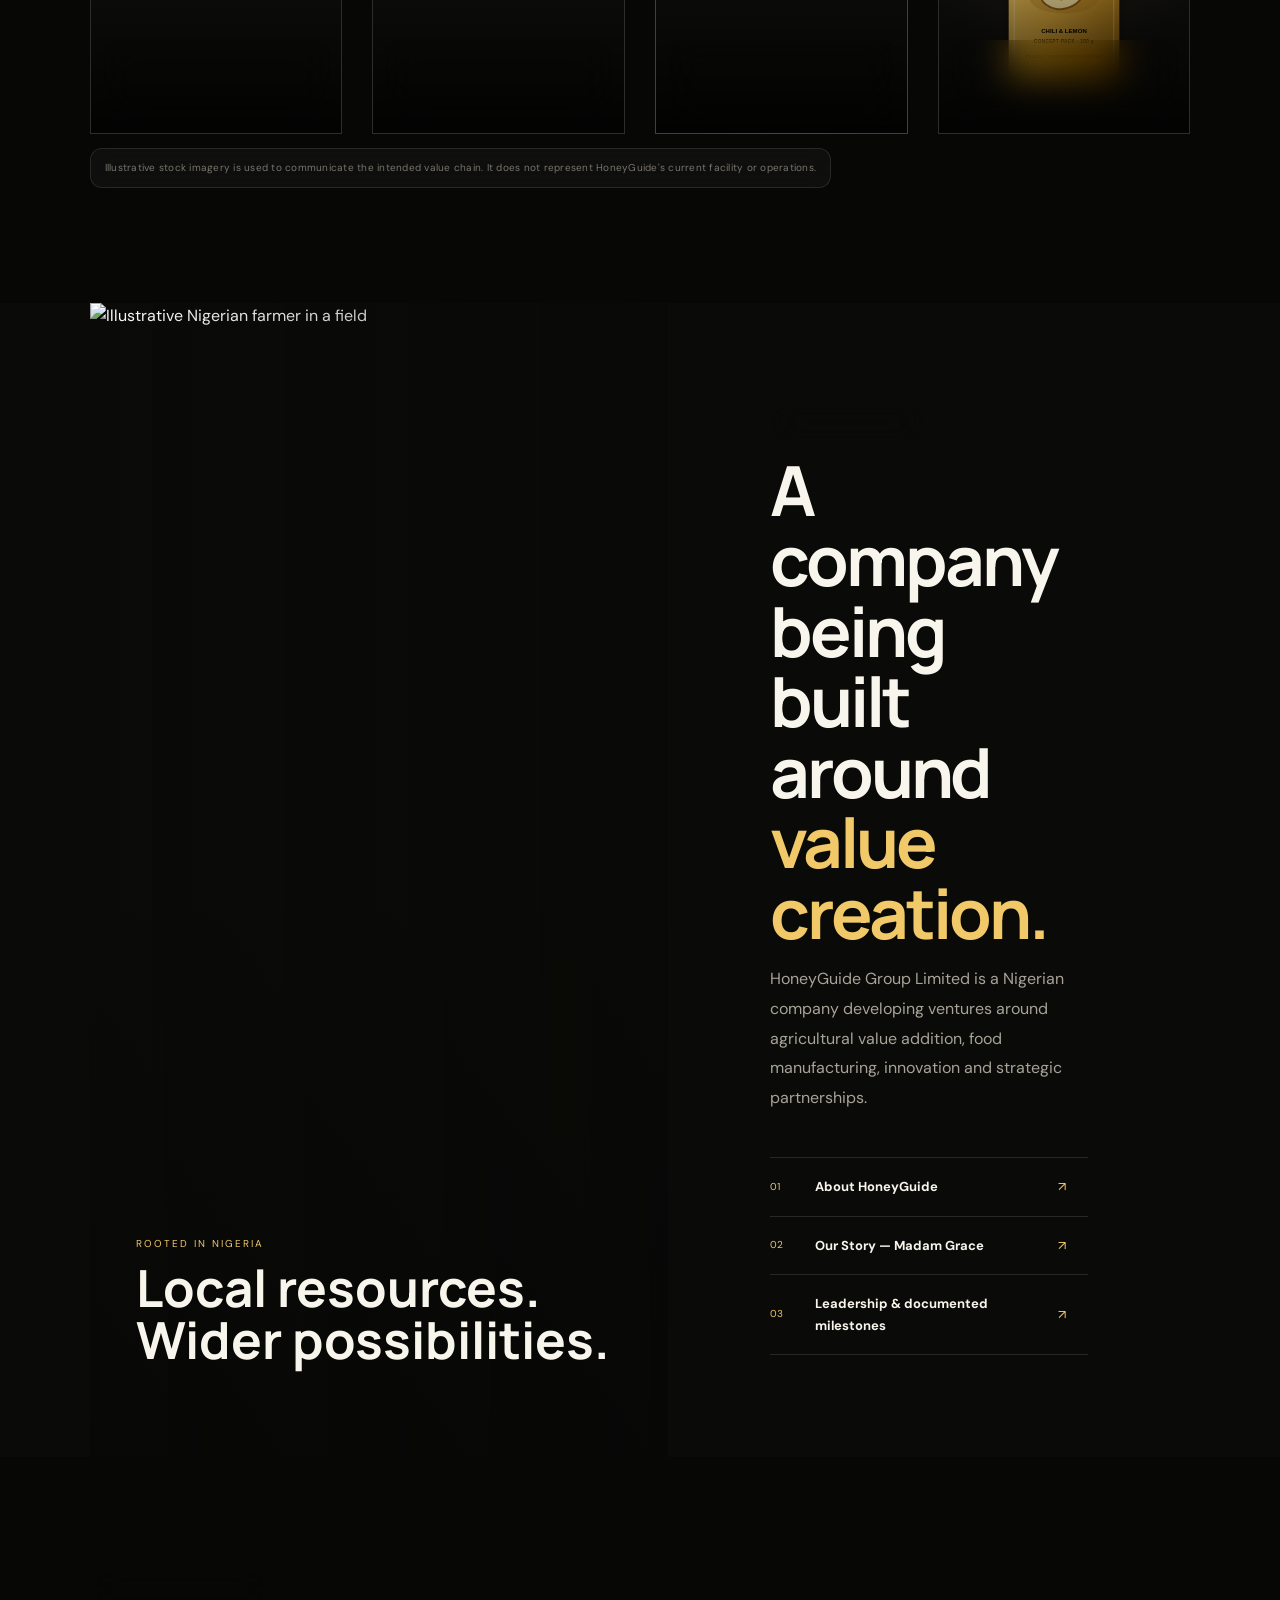
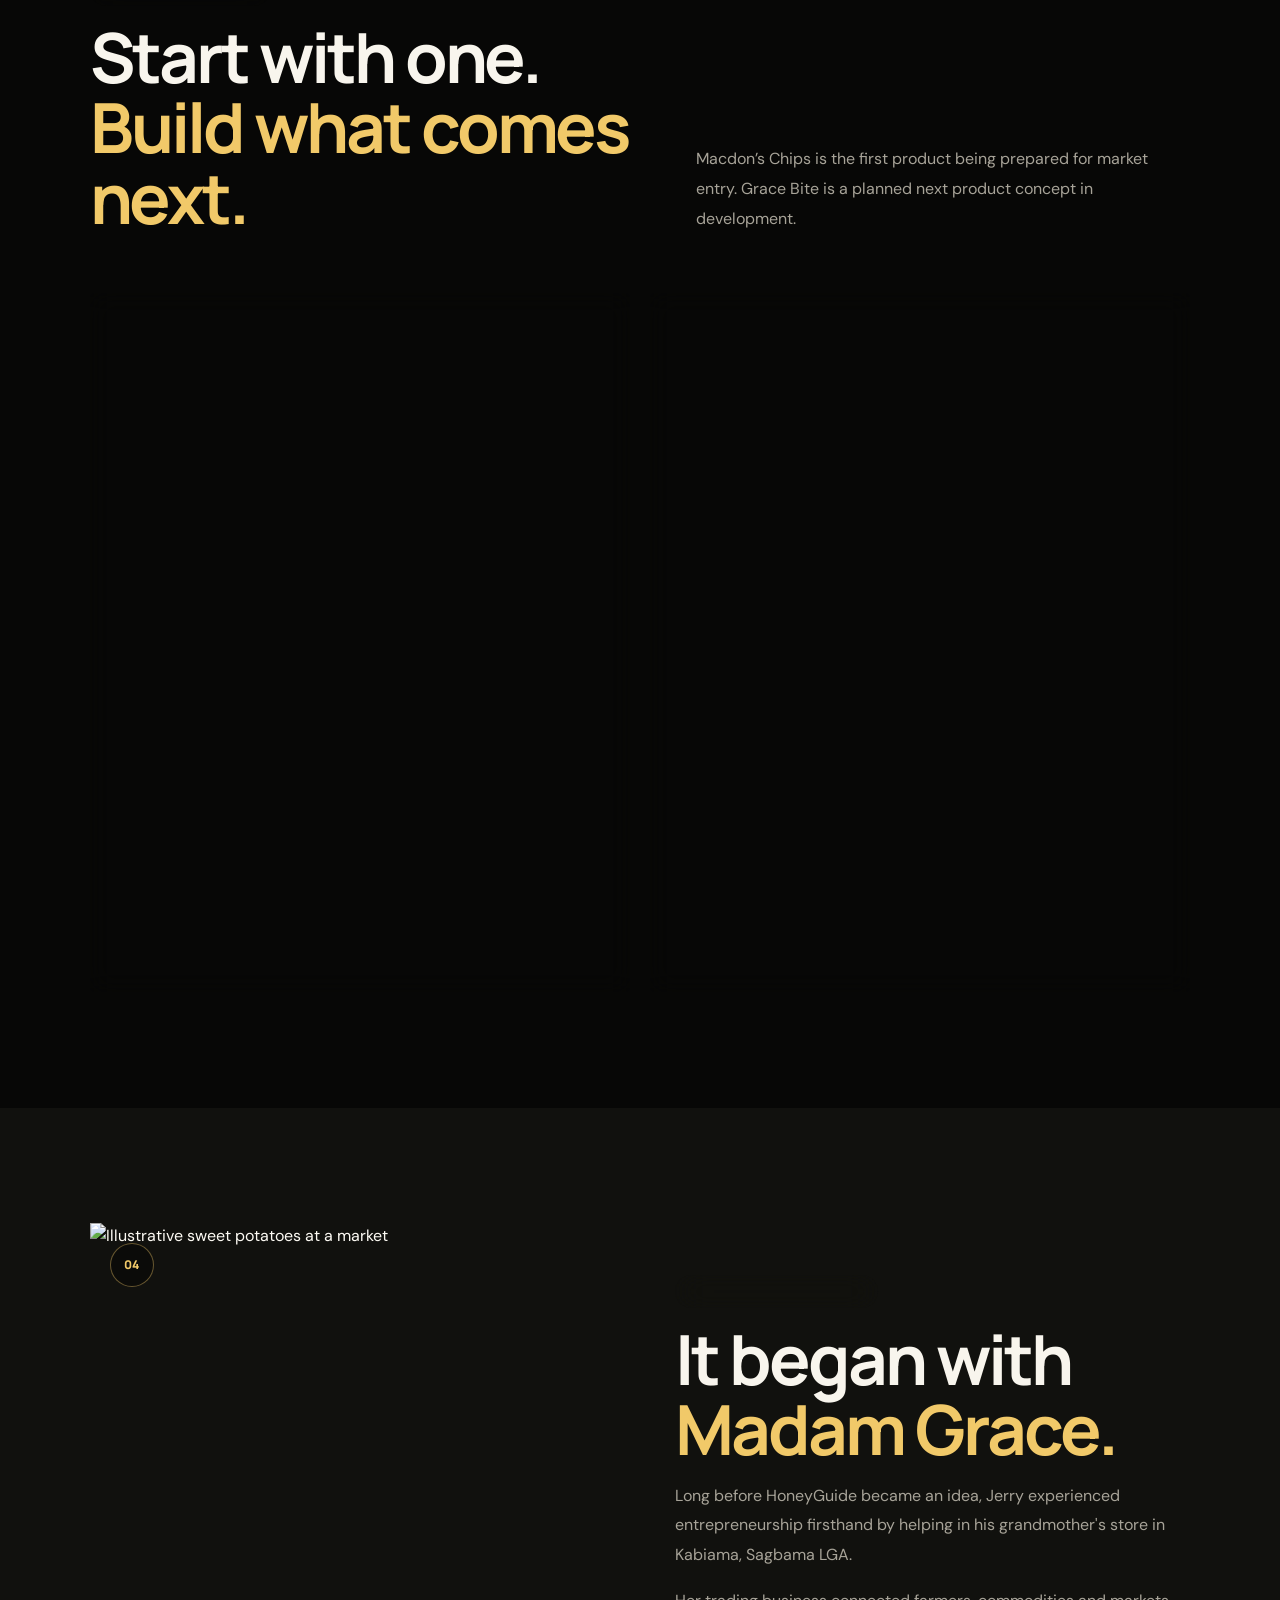
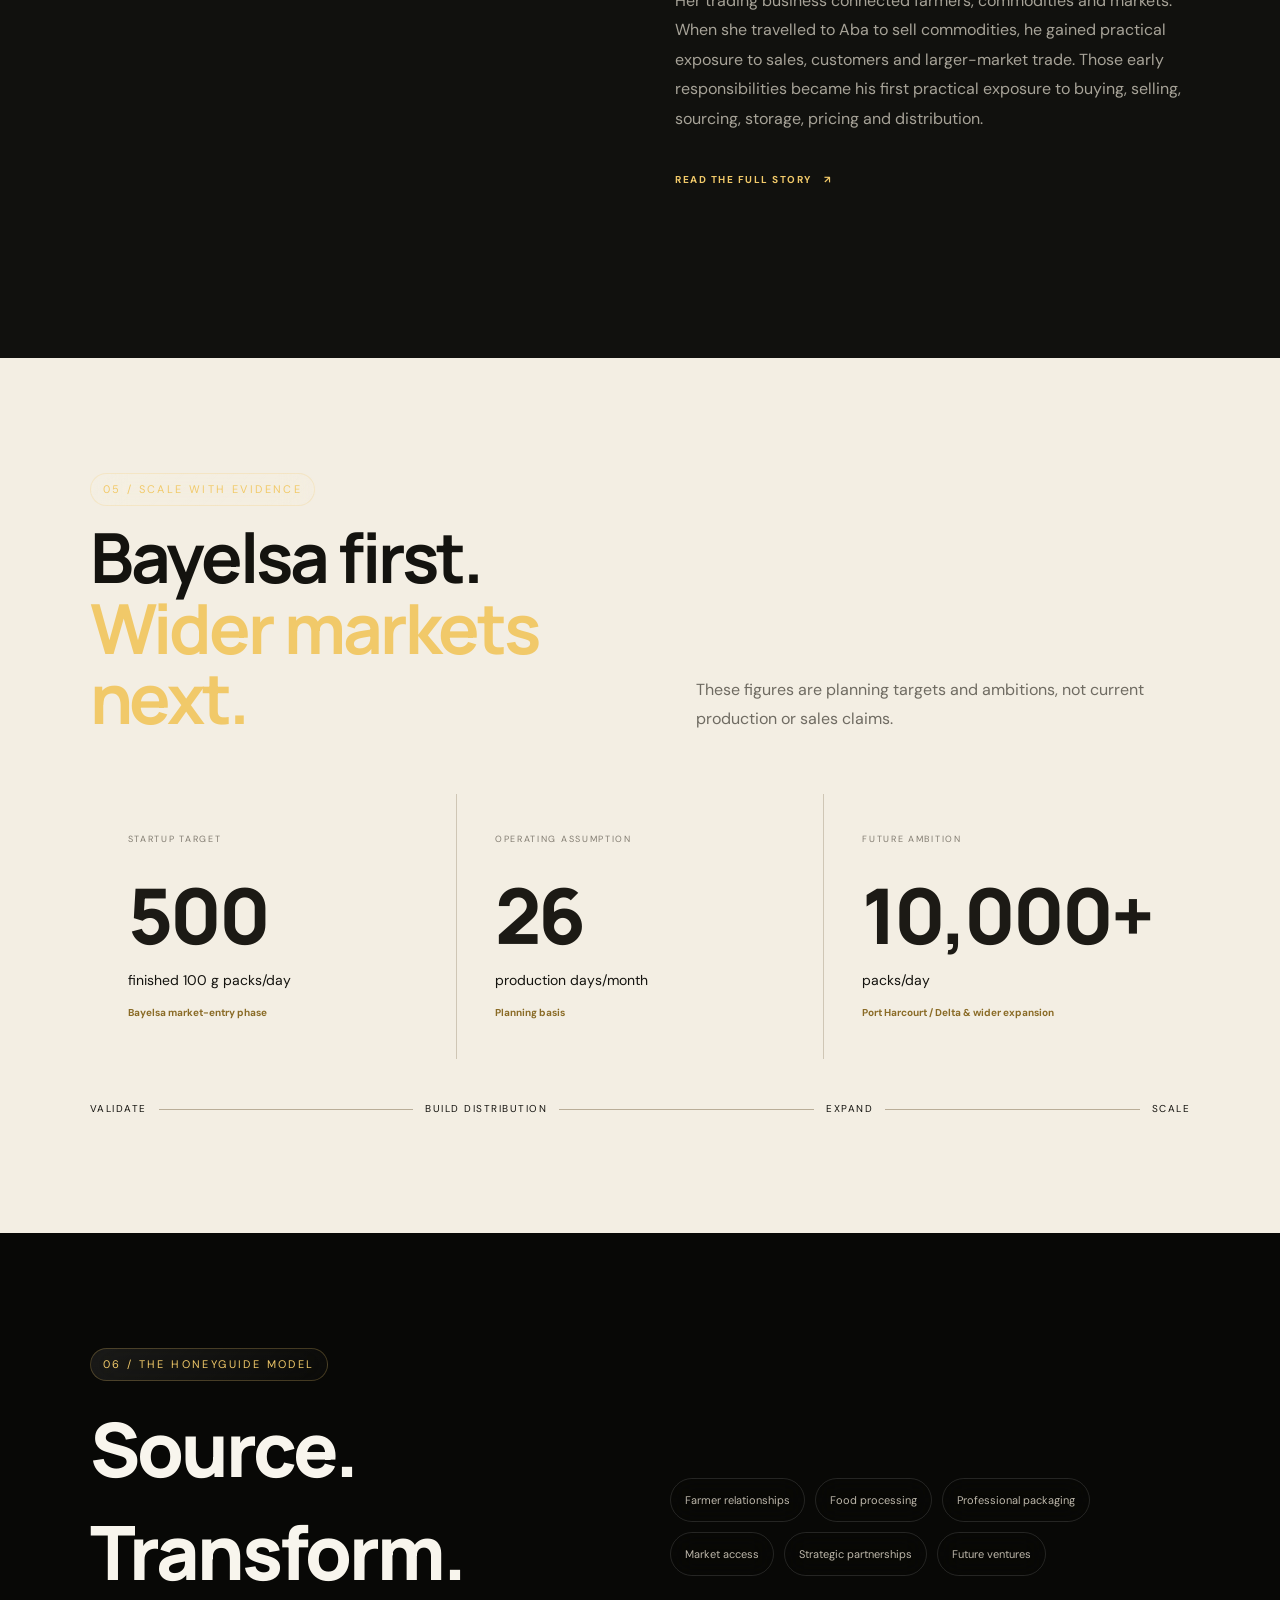
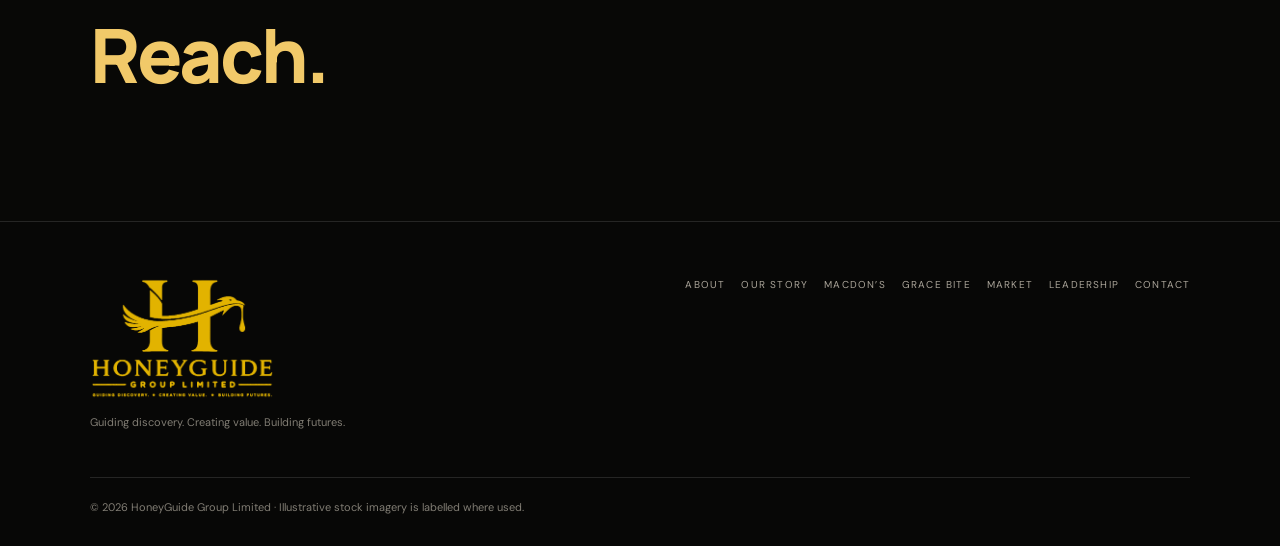
==== commit f7947337: "Add files via upload" ====
--- a/index.html
+++ b/index.html
@@ -12,7 +12,7 @@
 <body>
 <div class="progress" id="progress"></div>
 <header class="site-header">
-  <a class="brand" href="index.html" aria-label="HoneyGuide Group home"><img src="assets/honeyguide-mark-approved.png" alt="HoneyGuide Group logo mark"><span>HONEYGUIDE</span></a>
+  <a class="brand" href="index.html" aria-label="HoneyGuide Group home"><img src="assets/honeyguide-logo-transparent.png" alt="HoneyGuide Group logo"></a>
   <button class="menu-toggle" aria-expanded="false" aria-controls="mainNav"><span></span><span></span><span></span><b>Menu</b></button>
   <nav id="mainNav" class="nav">
     <a href="pages/about.html">About</a><a href="pages/story.html">Our Story</a><a href="pages/macdons.html">Macdon’s</a><a href="pages/grace-bite.html">Grace Bite</a><a href="pages/market.html">Market</a><a href="pages/leadership.html">Leadership</a><a class="nav-cta" href="pages/contact.html">Partner</a>
@@ -20,14 +20,15 @@
 </header>
 <main>
 <section class="hero" id="home">
-  <video class="hero-video" id="heroVideo" autoplay muted loop playsinline preload="auto" poster="https://images.pexels.com/photos/9798994/pexels-photo-9798994.jpeg?auto=compress&cs=tinysrgb&w=1600"><source src="https://videos.pexels.com/video-files/6280678/6280678-uhd_3840_2160_30fps.mp4" type="video/mp4"></video>
+  <video class="hero-video" autoplay muted loop playsinline poster="https://images.pexels.com/photos/9798994/pexels-photo-9798994.jpeg?auto=compress&cs=tinysrgb&w=1600"><source src="https://videos.pexels.com/video-files/6280678/6280678-uhd_3840_2160_30fps.mp4" type="video/mp4"></video>
   <div class="hero-video-overlay"></div><div class="hero-grain"></div>
   <div class="hero-content">
-    <div class="hero-logo-stage" aria-label="HoneyGuide logo motion graphic">
-      <div class="logo-aura"></div>
-      <img class="hero-logo" src="assets/honeyguide-mark-approved.png" alt="HoneyGuide Group logo mark">
+    <div class="hero-logo-stage" aria-label="HoneyGuide logo animation">
+      <div class="logo-particles"></div><div class="logo-ring"></div>
+      <img class="hero-logo" src="assets/honeyguide-logo-transparent.png" alt="HoneyGuide Group">
       <div class="logo-shine"></div>
     </div>
+    <div class="hero-kicker">HONEYGUIDE GROUP LIMITED</div>
     <h1>From <span>origin</span> to opportunity.</h1>
     <p>Building value through agricultural processing, food manufacturing, innovation and partnerships — starting from Nigeria.</p>
     <div class="hero-actions"><a class="btn btn-gold" href="pages/about.html">Explore HoneyGuide <b>↗</b></a><a class="btn btn-outline" href="pages/contact.html">Start a conversation <b>→</b></a></div>
@@ -36,18 +37,8 @@
   <a class="scroll-cue" href="#value-chain">Scroll to discover <b>↓</b></a>
 </section>
 
-<section class="intro-strip" aria-label="HoneyGuide principles">
-  <div class="strip-word"><span>01</span><strong>GUIDING DISCOVERY</strong><small>Recognising opportunity where resources, people and markets meet.</small></div>
-  <div class="strip-word"><span>02</span><strong>CREATING VALUE</strong><small>Turning available resources into useful, higher-value products and possibilities.</small></div>
-  <div class="strip-word"><span>03</span><strong>BUILDING FUTURES</strong><small>Growing responsibly through people, enterprise, partnerships and disciplined execution.</small></div>
-</section>
-
-<section class="principle-motto" aria-label="HoneyGuide guiding principle">
-  <div class="motto-inner">
-    <span class="eyebrow">OUR GUIDING PRINCIPLE</span>
-    <h2>EXCELLENCE IN<br><em>EVERY ENDEAVOR.</em></h2>
-    <p>Not a decorative phrase. It is the standard HoneyGuide intends to carry into its products, relationships, operations, documentation and growth.</p>
-  </div>
+<section class="intro-strip">
+  <div class="strip-word">GUIDING DISCOVERY</div><div class="strip-word">CREATING VALUE</div><div class="strip-word">BUILDING FUTURES</div>
 </section>
 
 <section class="section value-chain" id="value-chain">
@@ -57,9 +48,9 @@
     <div class="flow-arrow">→</div>
     <article class="flow-card"><img src="https://images.pexels.com/photos/9798994/pexels-photo-9798994.jpeg?auto=compress&cs=tinysrgb&w=1600" alt="Illustrative sweet-potato harvest"><div class="flow-label"><span>02</span><b>RAW MATERIAL</b><small>Sweet potato & produce</small></div></article>
     <div class="flow-arrow">→</div>
-    <article class="flow-card"><img src="https://images.pexels.com/photos/36096910/pexels-photo-36096910.jpeg?auto=compress&cs=tinysrgb&w=1600" alt="Illustrative sweet potatoes at market"><div class="flow-label"><span>03</span><b>PROCESSING</b><small>Transform & control</small></div></article>
+    <article class="flow-card process-art processing-card"><img src="assets/process-line.svg" alt="Illustrated three-dimensional food-processing line"><div class="flow-label"><span>03</span><b>PROCESSING</b><small>Transform & control</small></div></article>
     <div class="flow-arrow">→</div>
-    <article class="flow-card process-art"><img src="assets/process-line.svg" alt="HoneyGuide illustrative processing pathway"><div class="flow-label"><span>04</span><b>PRODUCT</b><small>Package & prepare</small></div></article>
+    <article class="flow-card product-art"><img src="assets/macdons-pack.svg" alt="Macdon’s Chips packaged sweet-potato snack concept"><div class="flow-label"><span>04</span><b>PRODUCT</b><small>Package & prepare</small></div></article>
   </div>
   <div class="image-note">Illustrative stock imagery is used to communicate the intended value chain. It does not represent HoneyGuide's current facility or operations.</div>
 </section>
@@ -79,7 +70,7 @@
 
 <section class="section story-preview">
   <div class="story-photo"><img src="https://images.pexels.com/photos/36096910/pexels-photo-36096910.jpeg?auto=compress&cs=tinysrgb&w=1600" alt="Illustrative sweet potatoes at a market"><div class="story-number">04</div></div>
-  <div class="story-preview-copy"><span class="eyebrow">04 / THE FIRST LESSONS</span><h2>It began with <em>Madam Grace.</em></h2><p>Long before HoneyGuide became an idea, Jerry experienced entrepreneurship firsthand by helping in his grandmother's store in Kabiama, Sagbama LGA.</p><p>Her trading business connected farmers, commodities and markets. When she travelled to Aba to restock, he helped manage sales and customers. Those early responsibilities became his first practical exposure to buying, selling, sourcing, storage, pricing and distribution.</p><a class="text-link" href="pages/story.html">Read the full story <b>↗</b></a></div>
+  <div class="story-preview-copy"><span class="eyebrow">04 / THE FIRST LESSONS</span><h2>It began with <em>Madam Grace.</em></h2><p>Long before HoneyGuide became an idea, Jerry experienced entrepreneurship firsthand by helping in his grandmother's store in Kabiama, Sagbama LGA.</p><p>Her trading business connected farmers, commodities and markets. When she travelled to Aba to sell commodities, he gained practical exposure to sales, customers and larger-market trade. Those early responsibilities became his first practical exposure to buying, selling, sourcing, storage, pricing and distribution.</p><a class="text-link" href="pages/story.html">Read the full story <b>↗</b></a></div>
 </section>
 
 <section class="section scale-section">
@@ -88,76 +79,10 @@
   <div class="scale-rail"><span>Validate</span><i></i><span>Build distribution</span><i></i><span>Expand</span><i></i><span>Scale</span></div>
 </section>
 
-<section class="section contact-band" id="contact">
-  <div class="section-head"><div><span class="eyebrow">06 / CONNECT WITH HONEYGUIDE</span><h2>Start a conversation.<br><em>Directly.</em></h2></div><p>Choose WhatsApp for a quick conversation, or send a message through the website. Your message can be sent directly to HoneyGuide Group Limited.</p></div>
-  <div class="contact-grid">
-    <div class="contact-direct">
-      <a class="whatsapp-card" href="https://wa.me/2348162581359?text=Hello%20HoneyGuide%20Group%2C%20I%20would%20like%20to%20make%20an%20enquiry." target="_blank" rel="noopener" aria-label="WhatsApp HoneyGuide Group Limited">
-        <span class="contact-icon">WA</span><div><small>FOUNDER / CEO</small><strong>Jerry Whyte</strong><b>WhatsApp · +234 816 258 1359</b></div><i>↗</i>
-      </a>
-      <a class="whatsapp-card" href="https://wa.me/2348161324694?text=Hello%20HoneyGuide%20Group%2C%20I%20would%20like%20to%20make%20an%20enquiry." target="_blank" rel="noopener" aria-label="WhatsApp HoneyGuide Group Administrative Secretary">
-        <span class="contact-icon">WA</span><div><small>ADMINISTRATIVE SECRETARY</small><strong>Ganiyat Niya</strong><b>WhatsApp · +234 816 132 4694</b></div><i>↗</i>
-      </a>
-      <div class="contact-email"><small>EMAIL</small><strong>honeyguidegroup@outlook.com</strong></div>
-    </div>
-    <form class="contact-form" id="emailContactForm">
-      <label>Name<input type="text" name="name" autocomplete="name" required></label>
-      <div class="form-row"><label>Email<input type="email" name="email" autocomplete="email" required></label><label>Phone / WhatsApp<input type="tel" name="phone" autocomplete="tel" required></label></div>
-      <label>Message<textarea name="message" rows="5" required></textarea></label>
-      <button class="btn btn-gold" type="submit">Continue to email <b>→</b></button>
-      <small class="form-note">Your email app will open with the enquiry already prepared for HoneyGuide Group Limited.</small>
-    </form>
-  </div>
-</section>
-
 <section class="section impact-band">
-  <div><span class="eyebrow">07 / THE HONEYGUIDE MODEL</span><h2>Source. Transform. <em>Reach.</em></h2></div>
+  <div><span class="eyebrow">06 / THE HONEYGUIDE MODEL</span><h2>Source. Transform. <em>Reach.</em></h2></div>
   <div class="impact-points"><span>Farmer relationships</span><span>Food processing</span><span>Professional packaging</span><span>Market access</span><span>Strategic partnerships</span><span>Future ventures</span></div>
 </section>
 </main>
-<footer class="footer"><div class="footer-brand"><img src="assets/honeyguide-mark-approved.png" alt="HoneyGuide Group logo"><p>Guiding discovery. Creating value. Building futures.</p></div><nav><a href="pages/about.html">About</a><a href="pages/story.html">Our Story</a><a href="pages/macdons.html">Macdon’s</a><a href="pages/grace-bite.html">Grace Bite</a><a href="pages/market.html">Market</a><a href="pages/leadership.html">Leadership</a><a href="pages/contact.html">Contact</a></nav><small>© 2026 HoneyGuide Group Limited</small></footer>
-<script>
-(function(){
-  const form=document.getElementById('emailContactForm');
-  if(!form) return;
-  form.addEventListener('submit',function(e){
-    e.preventDefault();
-    const fd=new FormData(form);
-    const name=String(fd.get('name')||'').trim();
-    const email=String(fd.get('email')||'').trim();
-    const phone=String(fd.get('phone')||'').trim();
-    const message=String(fd.get('message')||'').trim();
-    const subject='HoneyGuide Group website enquiry';
-    const body=[
-      'Name: '+name,
-      'Email: '+email,
-      'Phone / WhatsApp: '+phone,
-      '',
-      'Message:',
-      message
-    ].join('\n');
-    window.location.href='mailto:honeyguidegroup@outlook.com?subject='+encodeURIComponent(subject)+'&body='+encodeURIComponent(body);
-  });
-})();
-</script>
-<script>
-(function(){
-  const v=document.getElementById('heroVideo');
-  if(!v) return;
-  const clips=[
-    'https://videos.pexels.com/video-files/6280678/6280678-uhd_3840_2160_30fps.mp4',
-    'https://videos.pexels.com/video-files/36706953/15558535_1920_1080_30fps.mp4'
-  ];
-  let i=0;
-  v.addEventListener('ended',function(){
-    i=(i+1)%clips.length;
-    v.src=clips[i];
-    v.load();
-    const play=v.play();
-    if(play && play.catch) play.catch(function(){});
-  });
-  const play=v.play();
-  if(play && play.catch) play.catch(function(){});
-})();
-</script>
+<footer class="footer"><div><img src="assets/honeyguide-logo-transparent.png" alt="HoneyGuide Group"><p>Guiding discovery. Creating value. Building futures.</p></div><nav><a href="pages/about.html">About</a><a href="pages/story.html">Our Story</a><a href="pages/macdons.html">Macdon’s</a><a href="pages/grace-bite.html">Grace Bite</a><a href="pages/market.html">Market</a><a href="pages/leadership.html">Leadership</a><a href="pages/contact.html">Contact</a></nav><small>© 2026 HoneyGuide Group Limited · Illustrative stock imagery is labelled where used.</small></footer>
 </body></html>
--- a/style.css
+++ b/style.css
@@ -1,135 +1,31 @@
-:root{--black:#070706;--black2:#0d0d0b;--gold:#d6a638;--gold2:#f1c969;--cream:#f3eee3;--muted:#a7a398;--line:rgba(255,255,255,.12);--sans:'DM Sans',Arial,sans-serif;--display:'Manrope',Arial,sans-serif}*{box-sizing:border-box}html{scroll-behavior:smooth;overflow-x:hidden}body{margin:0;background:var(--black);color:#f8f5ed;font-family:var(--sans);line-height:1.65;overflow-x:hidden}body:has(.hero){min-width:320px}a{color:inherit;text-decoration:none}img,video{max-width:100%;display:block}.progress{position:fixed;z-index:100;top:0;left:0;width:0;height:2px;background:var(--gold2)}.site-header{position:fixed;z-index:90;inset:0 0 auto;height:82px;padding:14px clamp(20px,5vw,80px);display:flex;align-items:center;justify-content:space-between;background:linear-gradient(180deg,rgba(4,4,3,.94),rgba(4,4,3,.52),transparent);backdrop-filter:blur(10px)}.brand{display:flex;align-items:center}.brand img{width:185px;height:auto;filter:brightness(0) saturate(100%) invert(71%) sepia(58%) saturate(710%) hue-rotate(2deg) brightness(91%)}.nav{display:flex;align-items:center;gap:25px;font-size:11px;letter-spacing:1.5px;text-transform:uppercase}.nav a{color:#e8e2d6;opacity:.86;transition:.25s}.nav a:hover{color:var(--gold2);opacity:1}.nav-cta{border:1px solid rgba(214,166,56,.65);padding:11px 16px;border-radius:999px;color:var(--gold2)!important}.menu-toggle{display:none;background:transparent;border:0;color:#fff}.menu-toggle span{display:block;width:25px;height:2px;background:#fff;margin:5px}.menu-toggle b{font:500 10px var(--sans);letter-spacing:1px;text-transform:uppercase}.hero{min-height:100svh;position:relative;display:grid;place-items:center;overflow:hidden;background:#050504}.hero-video{position:absolute;inset:0;width:100%;height:100%;object-fit:cover;filter:brightness(.42) saturate(.65) contrast(1.1);transform:scale(1.04);animation:heroZoom 28s ease-in-out infinite alternate}.hero-video-overlay{position:absolute;inset:0;background:radial-gradient(circle at 70% 40%,rgba(214,166,56,.15),transparent 30%),linear-gradient(90deg,rgba(4,4,3,.92),rgba(4,4,3,.56) 48%,rgba(4,4,3,.78));}.hero-grain{position:absolute;inset:0;opacity:.12;background-image:url("data:image/svg+xml,%3Csvg xmlns='http://www.w3.org/2000/svg' width='120' height='120'%3E%3Cfilter id='n'%3E%3CfeTurbulence baseFrequency='.75' numOctaves='3' stitchTiles='stitch'/%3E%3C/filter%3E%3Crect width='100%25' height='100%25' filter='url(%23n)' opacity='.3'/%3E%3C/svg%3E")}.hero-content{position:relative;z-index:3;width:min(1180px,88vw);padding:125px 0 90px}.hero-logo-stage{position:relative;width:min(370px,62vw);margin:0 0 25px;aspect-ratio:1.48;display:grid;place-items:center}.hero-logo{width:min(330px,92%);height:auto;filter:drop-shadow(0 0 22px rgba(214,166,56,.20));opacity:0;transform:translateY(10px) scale(.96);animation:standaloneLogoIn 1.8s cubic-bezier(.16,1,.3,1) .35s forwards}.logo-ring{display:none}.logo-ring:before,.logo-ring:after{content:"";position:absolute;width:8px;height:8px;border-radius:50%;background:var(--gold2);box-shadow:0 0 18px var(--gold2)}.logo-ring:before{top:-4px;left:50%}.logo-ring:after{bottom:13%;right:8%;width:5px;height:5px}.logo-shine{position:absolute;width:9%;height:130%;background:linear-gradient(90deg,transparent,rgba(255,239,178,.65),transparent);filter:blur(2px);transform:rotate(18deg) translateX(-700%);animation:shine 2.2s ease-in-out 1.8s forwards;pointer-events:none}.logo-particles{display:none}.hero-kicker,.eyebrow{font-size:11px;letter-spacing:2.4px;text-transform:uppercase;color:var(--gold2)}.hero-kicker{margin-bottom:12px}.hero h1{font-family:var(--display);font-size:clamp(44px,7.4vw,94px);line-height:.98;letter-spacing:-4px;margin:0;max-width:900px;font-weight:800}.hero h1 span{color:var(--gold2)}.hero p{font-size:18px;color:#d1ccc1;max-width:650px;margin:25px 0}.hero-actions{display:flex;gap:12px;flex-wrap:wrap}.btn{display:inline-flex;align-items:center;gap:13px;padding:14px 20px;border-radius:999px;text-transform:uppercase;letter-spacing:1.3px;font-size:10px;font-weight:700}.btn-gold{background:var(--gold);color:#0a0906}.btn-outline{border:1px solid rgba(255,255,255,.3);background:rgba(0,0,0,.18)}.hero-side-note{position:absolute;z-index:3;right:5vw;bottom:12vh;display:flex;gap:15px;align-items:flex-start;color:#ddd7ca}.hero-side-note>span{font-size:11px;color:var(--gold2)}.hero-side-note b,.hero-side-note small{display:block}.hero-side-note b{font-size:10px;letter-spacing:1.8px}.hero-side-note small{color:#9e9a91;font-size:11px;margin-top:4px}.scroll-cue{position:absolute;z-index:4;bottom:30px;left:50%;transform:translateX(-50%);font-size:10px;text-transform:uppercase;letter-spacing:2px;color:#c8c1b4;display:flex;gap:12px;align-items:center}.scroll-cue b{color:var(--gold2);font-size:17px;animation:bounce 1.6s infinite}.intro-strip{display:grid;grid-template-columns:repeat(3,1fr);border-block:1px solid var(--line);background:#0b0b09}.strip-word{padding:25px 5vw;text-align:center;color:#bdb7a9;font-size:10px;letter-spacing:2.5px}.strip-word+ .strip-word{border-left:1px solid var(--line)}.section{padding:clamp(75px,9vw,140px) clamp(22px,7vw,100px)}.section-head{display:grid;grid-template-columns:1.05fr .95fr;gap:60px;align-items:end;margin-bottom:60px}.section-head h2,.split-copy h2,.story-preview-copy h2{font-family:var(--display);font-size:clamp(38px,5.4vw,72px);line-height:1.02;letter-spacing:-3px;margin:16px 0 0}.section-head h2 em,.split-copy h2 em,.story-preview-copy h2 em{font-style:normal;color:var(--gold2)}.section-head>p{color:var(--muted);max-width:680px;margin:0}.image-flow{display:grid;grid-template-columns:1fr 30px 1fr 30px 1fr 30px 1fr;align-items:center;gap:0}.flow-card{position:relative;min-width:0;height:330px;overflow:hidden;border:1px solid var(--line);background:#10100e}.flow-card img{width:100%;height:100%;object-fit:cover;filter:saturate(.82) contrast(1.05)}.flow-card:after{content:"";position:absolute;inset:0;background:linear-gradient(180deg,transparent 35%,rgba(0,0,0,.85))}.flow-card.process-art img{padding:38px;object-fit:contain;background:#10100e;filter:none}.flow-label{position:absolute;z-index:2;left:20px;right:20px;bottom:18px}.flow-label span,.flow-label b,.flow-label small{display:block}.flow-label span{color:var(--gold2);font-size:10px}.flow-label b{font-size:12px;letter-spacing:1.6px}.flow-label small{color:#b0ab9e;font-size:11px}.flow-arrow{font-size:22px;text-align:center;color:var(--gold2)}.image-note{font-size:10px;color:#79756d;letter-spacing:.4px;margin-top:14px}.dark-split{display:grid;grid-template-columns:1.05fr .95fr;gap:0;padding-block:0;background:#0a0a08}.photo-panel{min-height:650px;position:relative;overflow:hidden}.photo-panel img{width:100%;height:100%;object-fit:cover;filter:grayscale(.15) saturate(.75) contrast(1.1)}.photo-shade{position:absolute;inset:0;background:linear-gradient(90deg,transparent,rgba(7,7,6,.45)),linear-gradient(0deg,rgba(7,7,6,.8),transparent 50%)}.photo-caption{position:absolute;left:8%;bottom:8%;z-index:2}.photo-caption span{display:block;color:var(--gold2);font-size:10px;letter-spacing:2px}.photo-caption strong{display:block;font-family:var(--display);font-size:clamp(30px,4vw,56px);line-height:1.02;margin-top:8px}.split-copy{padding:clamp(60px,8vw,120px)}.split-copy>p{max-width:620px;color:var(--muted);font-size:16px}.mini-links{margin-top:45px;border-top:1px solid var(--line)}.mini-links a{display:grid;grid-template-columns:45px 1fr 30px;align-items:center;padding:18px 0;border-bottom:1px solid var(--line);font-size:13px}.mini-links span{color:var(--gold2);font-size:10px}.mini-links i{font-style:normal;color:var(--gold2)}.venture-grid{display:grid;grid-template-columns:1fr 1fr;gap:20px}.venture-card{border:1px solid var(--line);background:#0d0d0b;transition:transform .35s,border-color .35s}.venture-card:hover{transform:translateY(-7px);border-color:rgba(214,166,56,.55)}.venture-media{height:430px;position:relative;display:grid;place-items:center;overflow:hidden;background:radial-gradient(circle at 50% 35%,rgba(214,166,56,.13),transparent 55%),#11110f}.venture-media img{width:65%;height:78%;object-fit:contain;filter:drop-shadow(0 30px 40px rgba(0,0,0,.5));transition:transform .5s}.venture-card:hover .venture-media img{transform:scale(1.05) rotate(-1deg)}.venture-media span{position:absolute;top:18px;left:18px;border:1px solid rgba(214,166,56,.55);padding:8px 11px;border-radius:999px;color:var(--gold2);font-size:9px;letter-spacing:1.6px}.venture-body{padding:28px 30px 32px}.venture-body small{color:#817c72;letter-spacing:1.6px;font-size:9px}.venture-body h3{font-family:var(--display);font-size:38px;margin:10px 0 7px}.venture-body p{color:var(--muted);margin:0 0 22px}.venture-body>b{font-size:11px;color:var(--gold2);letter-spacing:1.3px}.story-preview{display:grid;grid-template-columns:1fr 1fr;gap:70px;align-items:center;background:#11110e}.story-photo{position:relative;height:620px;overflow:hidden}.story-photo img{width:100%;height:100%;object-fit:cover;filter:saturate(.8) contrast(1.05)}.story-number{position:absolute;top:20px;left:20px;color:var(--gold2);font:800 12px var(--display);border:1px solid rgba(241,201,105,.4);border-radius:50%;width:44px;height:44px;display:grid;place-items:center;background:rgba(0,0,0,.35)}.story-preview-copy>p{color:var(--muted);max-width:620px}.text-link{display:inline-flex;gap:12px;color:var(--gold2);text-transform:uppercase;letter-spacing:1.5px;font-size:10px;font-weight:700;margin-top:22px}.scale-section{background:var(--cream);color:#14130f}.scale-section .section-head>p{color:#6f6b62}.metrics{display:grid;grid-template-columns:repeat(3,1fr);gap:1px;background:#cfc6b5}.metrics>div{background:var(--cream);padding:38px}.metrics small{display:block;color:#817b70;font-size:9px;letter-spacing:1.7px}.metrics strong{display:block;font:800 clamp(50px,6vw,78px) var(--display);color:#1c1a15;letter-spacing:-3px;margin:15px 0 2px}.metrics span,.metrics b{display:block}.metrics span{font-size:14px}.metrics b{font-size:10px;color:#8a6b26;margin-top:13px}.scale-rail{display:flex;align-items:center;gap:12px;margin-top:42px;font-size:10px;text-transform:uppercase;letter-spacing:1.5px}.scale-rail i{height:1px;background:#b9ad98;flex:1}.impact-band{display:grid;grid-template-columns:1fr 1fr;gap:60px;background:#080806}.impact-band h2{font:800 clamp(42px,6vw,75px) var(--display);letter-spacing:-3px;margin:16px 0 0}.impact-band h2 em{font-style:normal;color:var(--gold2)}.impact-points{display:flex;flex-wrap:wrap;gap:10px;align-content:center}.impact-points span{border:1px solid var(--line);padding:12px 14px;border-radius:999px;color:#bdb7aa;font-size:11px}.footer{padding:55px clamp(22px,7vw,100px) 30px;border-top:1px solid var(--line);display:grid;grid-template-columns:1fr 1fr;gap:35px}.footer img{width:185px;filter:brightness(0) saturate(100%) invert(71%) sepia(58%) saturate(710%) hue-rotate(2deg) brightness(91%)}.footer p,.footer small{color:#817d74;font-size:11px}.footer nav{display:flex;flex-wrap:wrap;gap:16px;justify-content:flex-end;align-content:start}.footer nav a{font-size:10px;text-transform:uppercase;letter-spacing:1.2px;color:#aaa499}.footer small{grid-column:1/-1;border-top:1px solid var(--line);padding-top:20px}.reveal{opacity:0;transform:translateY(22px);transition:.8s cubic-bezier(.2,.8,.2,1)}.reveal.in{opacity:1;transform:none}@keyframes logoReveal{0%{opacity:0;clip-path:inset(0 100% 0 0);transform:translateX(-18px) scale(.94)}65%{opacity:1;clip-path:inset(0 0 0 0);transform:translateX(3px) scale(1.01)}100%{opacity:1;transform:none}}@keyframes ringDraw{from{transform:scale(.4);opacity:0}to{transform:scale(1);opacity:1}}@keyframes ringSpin{to{transform:rotate(360deg)}}@keyframes shine{0%{transform:rotate(18deg) translateX(-700%);opacity:0}25%{opacity:1}70%{opacity:.5}100%{transform:rotate(18deg) translateX(700%);opacity:0}}@keyframes particles{50%{transform:translate(8px,-10px) scale(1.08);opacity:1}}@keyframes standaloneLogoIn{0%{opacity:0;transform:translateY(10px) scale(.96)}60%{opacity:1;transform:translateY(0) scale(1.01)}100%{opacity:1;transform:translateY(0) scale(1)}}@keyframes heroZoom{to{transform:scale(1.09)}}@keyframes bounce{50%{transform:translateY(5px)}}@media(max-width:980px){.nav{display:none;position:absolute;top:70px;left:0;right:0;padding:24px 6vw;background:rgba(7,7,6,.98);flex-direction:column;align-items:flex-start;border-bottom:1px solid var(--line)}.nav.open{display:flex}.menu-toggle{display:block}.brand img{width:150px}.hero-content{padding-top:110px}.hero h1{letter-spacing:-2px}.hero-side-note{display:none}.section-head,.dark-split,.story-preview,.impact-band{grid-template-columns:1fr}.image-flow{grid-template-columns:1fr 1fr;gap:14px}.flow-arrow{display:none}.flow-card{height:280px}.venture-grid,.metrics{grid-template-columns:1fr}.photo-panel{min-height:480px}.story-photo{height:450px}.footer{grid-template-columns:1fr}.footer nav{justify-content:flex-start}}@media(max-width:620px){.hero-logo-stage{width:270px}.hero h1{font-size:44px}.hero p{font-size:16px}.hero-actions{flex-direction:column;align-items:flex-start}.intro-strip{grid-template-columns:1fr}.strip-word{padding:15px}.strip-word+.strip-word{border-left:0;border-top:1px solid var(--line)}.image-flow{grid-template-columns:1fr}.flow-card{height:320px}.section{padding:75px 22px}.section-head{gap:25px;margin-bottom:40px}.section-head h2,.split-copy h2,.story-preview-copy h2{letter-spacing:-1.8px}.venture-media{height:360px}.venture-media img{width:75%}.metrics>div{padding:30px}.scale-rail{flex-direction:column;align-items:flex-start}.scale-rail i{width:1px;height:24px;flex:none;margin-left:5px}.footer{padding-inline:22px}}
+:root{--black:#070706;--black2:#0d0d0b;--gold:#d6a638;--gold2:#f1c969;--cream:#f3eee3;--muted:#a7a398;--line:rgba(255,255,255,.12);--sans:'DM Sans',Arial,sans-serif;--display:'Manrope',Arial,sans-serif}*{box-sizing:border-box}html{scroll-behavior:smooth;overflow-x:hidden}body{margin:0;background:var(--black);color:#f8f5ed;font-family:var(--sans);line-height:1.65;overflow-x:hidden}body:has(.hero){min-width:320px}a{color:inherit;text-decoration:none}img,video{max-width:100%;display:block}.progress{position:fixed;z-index:100;top:0;left:0;width:0;height:2px;background:var(--gold2)}.site-header{position:fixed;z-index:90;inset:0 0 auto;height:82px;padding:14px clamp(20px,5vw,80px);display:flex;align-items:center;justify-content:space-between;background:linear-gradient(180deg,rgba(4,4,3,.94),rgba(4,4,3,.52),transparent);backdrop-filter:blur(10px)}.brand{display:flex;align-items:center}.brand img{width:185px;height:auto;filter:brightness(0) saturate(100%) invert(71%) sepia(58%) saturate(710%) hue-rotate(2deg) brightness(91%)}.nav{display:flex;align-items:center;gap:25px;font-size:11px;letter-spacing:1.5px;text-transform:uppercase}.nav a{color:#e8e2d6;opacity:.86;transition:.25s}.nav a:hover{color:var(--gold2);opacity:1}.nav-cta{border:1px solid rgba(214,166,56,.65);padding:11px 16px;border-radius:999px;color:var(--gold2)!important}.menu-toggle{display:none;background:transparent;border:0;color:#fff}.menu-toggle span{display:block;width:25px;height:2px;background:#fff;margin:5px}.menu-toggle b{font:500 10px var(--sans);letter-spacing:1px;text-transform:uppercase}.hero{min-height:100svh;position:relative;display:grid;place-items:center;overflow:hidden;background:#050504}.hero-video{position:absolute;inset:0;width:100%;height:100%;object-fit:cover;filter:brightness(.42) saturate(.65) contrast(1.1);transform:scale(1.04);animation:heroZoom 16s ease-in-out infinite alternate}.hero-video-overlay{position:absolute;inset:0;background:radial-gradient(circle at 70% 40%,rgba(214,166,56,.15),transparent 30%),linear-gradient(90deg,rgba(4,4,3,.92),rgba(4,4,3,.56) 48%,rgba(4,4,3,.78));}.hero-grain{position:absolute;inset:0;opacity:.12;background-image:url("data:image/svg+xml,%3Csvg xmlns='http://www.w3.org/2000/svg' width='120' height='120'%3E%3Cfilter id='n'%3E%3CfeTurbulence baseFrequency='.75' numOctaves='3' stitchTiles='stitch'/%3E%3C/filter%3E%3Crect width='100%25' height='100%25' filter='url(%23n)' opacity='.3'/%3E%3C/svg%3E")}.hero-content{position:relative;z-index:3;width:min(1180px,88vw);padding:125px 0 90px}.hero-logo-stage{position:relative;width:min(370px,62vw);margin:0 0 25px;aspect-ratio:1.48;display:grid;place-items:center}.hero-logo{width:100%;height:auto;filter:brightness(0) saturate(100%) invert(71%) sepia(58%) saturate(710%) hue-rotate(2deg) brightness(91%) drop-shadow(0 0 28px rgba(214,166,56,.22));opacity:0;clip-path:inset(0 100% 0 0);animation:logoReveal 2.2s cubic-bezier(.16,1,.3,1) .45s forwards}.logo-ring{position:absolute;width:74%;aspect-ratio:1;border:1px solid rgba(241,201,105,.25);border-radius:50%;animation:ringDraw 2.4s ease-out forwards,ringSpin 14s linear 2.4s infinite}.logo-ring:before,.logo-ring:after{content:"";position:absolute;width:8px;height:8px;border-radius:50%;background:var(--gold2);box-shadow:0 0 18px var(--gold2)}.logo-ring:before{top:-4px;left:50%}.logo-ring:after{bottom:13%;right:8%;width:5px;height:5px}.logo-shine{position:absolute;width:12%;height:160%;background:linear-gradient(90deg,transparent,rgba(255,239,178,.8),transparent);filter:blur(2px);transform:rotate(18deg) translateX(-700%);animation:shine 2.7s ease-in-out 2.2s forwards}.logo-particles{position:absolute;inset:0;background:radial-gradient(circle at 25% 55%,var(--gold2) 0 1px,transparent 2px),radial-gradient(circle at 73% 38%,var(--gold) 0 1px,transparent 2px),radial-gradient(circle at 62% 72%,var(--gold2) 0 1px,transparent 2px);background-size:160px 130px,190px 160px,230px 180px;opacity:.7;animation:particles 4s ease-in-out infinite}.hero-kicker,.eyebrow{font-size:11px;letter-spacing:2.4px;text-transform:uppercase;color:var(--gold2)}.hero-kicker{margin-bottom:12px}.hero h1{font-family:var(--display);font-size:clamp(44px,7.4vw,94px);line-height:.98;letter-spacing:-4px;margin:0;max-width:900px;font-weight:800}.hero h1 span{color:var(--gold2)}.hero p{font-size:18px;color:#d1ccc1;max-width:650px;margin:25px 0}.hero-actions{display:flex;gap:12px;flex-wrap:wrap}.btn{display:inline-flex;align-items:center;gap:13px;padding:14px 20px;border-radius:999px;text-transform:uppercase;letter-spacing:1.3px;font-size:10px;font-weight:700}.btn-gold{background:var(--gold);color:#0a0906}.btn-outline{border:1px solid rgba(255,255,255,.3);background:rgba(0,0,0,.18)}.hero-side-note{position:absolute;z-index:3;right:5vw;bottom:12vh;display:flex;gap:15px;align-items:flex-start;color:#ddd7ca}.hero-side-note>span{font-size:11px;color:var(--gold2)}.hero-side-note b,.hero-side-note small{display:block}.hero-side-note b{font-size:10px;letter-spacing:1.8px}.hero-side-note small{color:#9e9a91;font-size:11px;margin-top:4px}.scroll-cue{position:absolute;z-index:4;bottom:30px;left:50%;transform:translateX(-50%);font-size:10px;text-transform:uppercase;letter-spacing:2px;color:#c8c1b4;display:flex;gap:12px;align-items:center}.scroll-cue b{color:var(--gold2);font-size:17px;animation:bounce 1.6s infinite}.intro-strip{display:grid;grid-template-columns:repeat(3,1fr);border-block:1px solid var(--line);background:#0b0b09}.strip-word{padding:25px 5vw;text-align:center;color:#bdb7a9;font-size:10px;letter-spacing:2.5px}.strip-word+ .strip-word{border-left:1px solid var(--line)}.section{padding:clamp(75px,9vw,140px) clamp(22px,7vw,100px)}.section-head{display:grid;grid-template-columns:1.05fr .95fr;gap:60px;align-items:end;margin-bottom:60px}.section-head h2,.split-copy h2,.story-preview-copy h2{font-family:var(--display);font-size:clamp(38px,5.4vw,72px);line-height:1.02;letter-spacing:-3px;margin:16px 0 0}.section-head h2 em,.split-copy h2 em,.story-preview-copy h2 em{font-style:normal;color:var(--gold2)}.section-head>p{color:var(--muted);max-width:680px;margin:0}.image-flow{display:grid;grid-template-columns:1fr 30px 1fr 30px 1fr 30px 1fr;align-items:center;gap:0}.flow-card{position:relative;min-width:0;height:330px;overflow:hidden;border:1px solid var(--line);background:#10100e}.flow-card img{width:100%;height:100%;object-fit:cover;filter:saturate(.82) contrast(1.05)}.flow-card:after{content:"";position:absolute;inset:0;background:linear-gradient(180deg,transparent 35%,rgba(0,0,0,.85))}.flow-card.process-art img{padding:38px;object-fit:contain;background:#10100e;filter:none}.flow-label{position:absolute;z-index:2;left:20px;right:20px;bottom:18px}.flow-label span,.flow-label b,.flow-label small{display:block}.flow-label span{color:var(--gold2);font-size:10px}.flow-label b{font-size:12px;letter-spacing:1.6px}.flow-label small{color:#b0ab9e;font-size:11px}.flow-arrow{font-size:22px;text-align:center;color:var(--gold2)}.image-note{font-size:10px;color:#79756d;letter-spacing:.4px;margin-top:14px}.dark-split{display:grid;grid-template-columns:1.05fr .95fr;gap:0;padding-block:0;background:#0a0a08}.photo-panel{min-height:650px;position:relative;overflow:hidden}.photo-panel img{width:100%;height:100%;object-fit:cover;filter:grayscale(.15) saturate(.75) contrast(1.1)}.photo-shade{position:absolute;inset:0;background:linear-gradient(90deg,transparent,rgba(7,7,6,.45)),linear-gradient(0deg,rgba(7,7,6,.8),transparent 50%)}.photo-caption{position:absolute;left:8%;bottom:8%;z-index:2}.photo-caption span{display:block;color:var(--gold2);font-size:10px;letter-spacing:2px}.photo-caption strong{display:block;font-family:var(--display);font-size:clamp(30px,4vw,56px);line-height:1.02;margin-top:8px}.split-copy{padding:clamp(60px,8vw,120px)}.split-copy>p{max-width:620px;color:var(--muted);font-size:16px}.mini-links{margin-top:45px;border-top:1px solid var(--line)}.mini-links a{display:grid;grid-template-columns:45px 1fr 30px;align-items:center;padding:18px 0;border-bottom:1px solid var(--line);font-size:13px}.mini-links span{color:var(--gold2);font-size:10px}.mini-links i{font-style:normal;color:var(--gold2)}.venture-grid{display:grid;grid-template-columns:1fr 1fr;gap:20px}.venture-card{border:1px solid var(--line);background:#0d0d0b;transition:transform .35s,border-color .35s}.venture-card:hover{transform:translateY(-7px);border-color:rgba(214,166,56,.55)}.venture-media{height:430px;position:relative;display:grid;place-items:center;overflow:hidden;background:radial-gradient(circle at 50% 35%,rgba(214,166,56,.13),transparent 55%),#11110f}.venture-media img{width:65%;height:78%;object-fit:contain;filter:drop-shadow(0 30px 40px rgba(0,0,0,.5));transition:transform .5s}.venture-card:hover .venture-media img{transform:scale(1.05) rotate(-1deg)}.venture-media span{position:absolute;top:18px;left:18px;border:1px solid rgba(214,166,56,.55);padding:8px 11px;border-radius:999px;color:var(--gold2);font-size:9px;letter-spacing:1.6px}.venture-body{padding:28px 30px 32px}.venture-body small{color:#817c72;letter-spacing:1.6px;font-size:9px}.venture-body h3{font-family:var(--display);font-size:38px;margin:10px 0 7px}.venture-body p{color:var(--muted);margin:0 0 22px}.venture-body>b{font-size:11px;color:var(--gold2);letter-spacing:1.3px}.story-preview{display:grid;grid-template-columns:1fr 1fr;gap:70px;align-items:center;background:#11110e}.story-photo{position:relative;height:620px;overflow:hidden}.story-photo img{width:100%;height:100%;object-fit:cover;filter:saturate(.8) contrast(1.05)}.story-number{position:absolute;top:20px;left:20px;color:var(--gold2);font:800 12px var(--display);border:1px solid rgba(241,201,105,.4);border-radius:50%;width:44px;height:44px;display:grid;place-items:center;background:rgba(0,0,0,.35)}.story-preview-copy>p{color:var(--muted);max-width:620px}.text-link{display:inline-flex;gap:12px;color:var(--gold2);text-transform:uppercase;letter-spacing:1.5px;font-size:10px;font-weight:700;margin-top:22px}.scale-section{background:var(--cream);color:#14130f}.scale-section .section-head>p{color:#6f6b62}.metrics{display:grid;grid-template-columns:repeat(3,1fr);gap:1px;background:#cfc6b5}.metrics>div{background:var(--cream);padding:38px}.metrics small{display:block;color:#817b70;font-size:9px;letter-spacing:1.7px}.metrics strong{display:block;font:800 clamp(50px,6vw,78px) var(--display);color:#1c1a15;letter-spacing:-3px;margin:15px 0 2px}.metrics span,.metrics b{display:block}.metrics span{font-size:14px}.metrics b{font-size:10px;color:#8a6b26;margin-top:13px}.scale-rail{display:flex;align-items:center;gap:12px;margin-top:42px;font-size:10px;text-transform:uppercase;letter-spacing:1.5px}.scale-rail i{height:1px;background:#b9ad98;flex:1}.impact-band{display:grid;grid-template-columns:1fr 1fr;gap:60px;background:#080806}.impact-band h2{font:800 clamp(42px,6vw,75px) var(--display);letter-spacing:-3px;margin:16px 0 0}.impact-band h2 em{font-style:normal;color:var(--gold2)}.impact-points{display:flex;flex-wrap:wrap;gap:10px;align-content:center}.impact-points span{border:1px solid var(--line);padding:12px 14px;border-radius:999px;color:#bdb7aa;font-size:11px}.footer{padding:55px clamp(22px,7vw,100px) 30px;border-top:1px solid var(--line);display:grid;grid-template-columns:1fr 1fr;gap:35px}.footer img{width:185px;filter:brightness(0) saturate(100%) invert(71%) sepia(58%) saturate(710%) hue-rotate(2deg) brightness(91%)}.footer p,.footer small{color:#817d74;font-size:11px}.footer nav{display:flex;flex-wrap:wrap;gap:16px;justify-content:flex-end;align-content:start}.footer nav a{font-size:10px;text-transform:uppercase;letter-spacing:1.2px;color:#aaa499}.footer small{grid-column:1/-1;border-top:1px solid var(--line);padding-top:20px}.reveal{opacity:0;transform:translateY(22px);transition:.8s cubic-bezier(.2,.8,.2,1)}.reveal.in{opacity:1;transform:none}@keyframes logoReveal{0%{opacity:0;clip-path:inset(0 100% 0 0);transform:translateX(-18px) scale(.94)}65%{opacity:1;clip-path:inset(0 0 0 0);transform:translateX(3px) scale(1.01)}100%{opacity:1;transform:none}}@keyframes ringDraw{from{transform:scale(.4);opacity:0}to{transform:scale(1);opacity:1}}@keyframes ringSpin{to{transform:rotate(360deg)}}@keyframes shine{0%{transform:rotate(18deg) translateX(-700%);opacity:0}25%{opacity:1}70%{opacity:.5}100%{transform:rotate(18deg) translateX(700%);opacity:0}}@keyframes particles{50%{transform:translate(8px,-10px) scale(1.08);opacity:1}}@keyframes heroZoom{to{transform:scale(1.09)}}@keyframes bounce{50%{transform:translateY(5px)}}@media(max-width:980px){.nav{display:none;position:absolute;top:70px;left:0;right:0;padding:24px 6vw;background:rgba(7,7,6,.98);flex-direction:column;align-items:flex-start;border-bottom:1px solid var(--line)}.nav.open{display:flex}.menu-toggle{display:block}.brand img{width:150px}.hero-content{padding-top:110px}.hero h1{letter-spacing:-2px}.hero-side-note{display:none}.section-head,.dark-split,.story-preview,.impact-band{grid-template-columns:1fr}.image-flow{grid-template-columns:1fr 1fr;gap:14px}.flow-arrow{display:none}.flow-card{height:280px}.venture-grid,.metrics{grid-template-columns:1fr}.photo-panel{min-height:480px}.story-photo{height:450px}.footer{grid-template-columns:1fr}.footer nav{justify-content:flex-start}}@media(max-width:620px){.hero-logo-stage{width:270px}.hero h1{font-size:44px}.hero p{font-size:16px}.hero-actions{flex-direction:column;align-items:flex-start}.intro-strip{grid-template-columns:1fr}.strip-word{padding:15px}.strip-word+.strip-word{border-left:0;border-top:1px solid var(--line)}.image-flow{grid-template-columns:1fr}.flow-card{height:320px}.section{padding:75px 22px}.section-head{gap:25px;margin-bottom:40px}.section-head h2,.split-copy h2,.story-preview-copy h2{letter-spacing:-1.8px}.venture-media{height:360px}.venture-media img{width:75%}.metrics>div{padding:30px}.scale-rail{flex-direction:column;align-items:flex-start}.scale-rail i{width:1px;height:24px;flex:none;margin-left:5px}.footer{padding-inline:22px}}
 
-/* HoneyGuide standalone mark + full-bleed visual treatment */
-.brand{display:flex;align-items:center;gap:12px;color:#d6a638;font-weight:800;letter-spacing:2px;font-size:13px}
-.brand img{width:42px;height:42px;object-fit:contain;background:#f1eadc;padding:3px;display:block}
-.footer-brand{display:flex;align-items:center;gap:12px;color:var(--gold2);font-weight:800;letter-spacing:2px;font-size:13px}
-.footer-brand img{width:52px;height:52px;object-fit:contain;background:#f1eadc;padding:4px;filter:none!important}
-.story-long{max-width:920px;margin:0 auto}
-.story-long p{font-size:18px;line-height:1.9;color:var(--muted);margin:0 0 24px}
-.full-bleed-photo{position:relative;width:100%;height:min(78vh,820px);min-height:520px;overflow:hidden}
-.full-bleed-photo img{width:100%;height:100%;object-fit:cover;display:block;filter:saturate(.8) contrast(1.08)}
-.full-bleed-overlay{position:absolute;inset:0;display:flex;flex-direction:column;justify-content:flex-end;padding:clamp(35px,7vw,100px);background:linear-gradient(180deg,rgba(0,0,0,.03) 25%,rgba(0,0,0,.82) 100%);z-index:2}
-.full-bleed-overlay small{color:var(--gold2);font-size:10px;letter-spacing:2.4px;font-weight:700}
-.full-bleed-overlay h1{font-family:var(--display);font-size:clamp(38px,6vw,78px);line-height:1;letter-spacing:-3px;max-width:1000px;margin:12px 0 0}
-.full-bleed-overlay p{max-width:700px;color:#ddd7ca;font-size:17px;margin:15px 0 0}
-.full-bleed-photo,.full-bleed-photo img,.photo-panel,.photo-panel img,.story-photo,.flow-card,.flow-card img,.visual-panel,.visual-panel img{border:0!important;border-radius:0!important}
-.flow-card,.visual-panel{box-shadow:none}
-.team-card{border:0!important;background:#10100e}
-.portrait{border:0!important;border-radius:0!important;background:linear-gradient(145deg,#171612,#090908);min-height:360px;display:grid;place-items:center;overflow:hidden}
-.portrait span{font:800 72px var(--display);color:var(--gold2);opacity:.75}
-.team-card h3{margin-bottom:4px}.legal-name{color:var(--gold2)!important;font-size:11px!important;letter-spacing:.5px}
-@media(max-width:620px){.brand img{width:36px;height:36px}.brand{font-size:11px}.full-bleed-photo{min-height:500px;height:68vh}.full-bleed-overlay{padding:28px 22px}.full-bleed-overlay h1{letter-spacing:-1.8px}.story-long p{font-size:16px;line-height:1.8}.portrait{min-height:280px}}
+/* Leadership portrait cards */
+.team{display:grid;grid-template-columns:repeat(3,minmax(0,1fr));gap:22px;margin-top:36px;align-items:start}.team-card{min-width:0;background:linear-gradient(180deg,rgba(255,255,255,.025),rgba(255,255,255,.008));border:1px solid rgba(214,170,75,.22);padding:14px;border-radius:3px;overflow:hidden}.portrait{width:100%;aspect-ratio:3/4;background:#050505;overflow:hidden;border:1px solid rgba(214,170,75,.16);display:flex;align-items:center;justify-content:center}.portrait img{display:block;width:100%;height:100%;object-fit:contain;object-position:center;background:#050505}.team-card .role{margin-top:18px;color:#d8ae54;font-size:10px;letter-spacing:1.6px;line-height:1.6}.team-card h3{margin:9px 0 10px;color:#f4efe4;font-family:Georgia,serif;font-size:clamp(19px,2vw,26px);line-height:1.2}.team-card p{color:#aaa397;font-size:13px;line-height:1.8;margin:0 0 8px}@media(max-width:850px){.team{grid-template-columns:1fr 1fr}}@media(max-width:560px){.team{grid-template-columns:1fr}.team-card{padding:12px}.portrait{aspect-ratio:3/4}.team-card h3{font-size:23px}}
 
 
-/* Homepage refinement — immersive, borderless visual language */
-.intro-strip{grid-template-columns:repeat(3,1fr);padding:0;background:#0a0a08}
-.strip-word{min-height:150px;padding:32px clamp(22px,4vw,60px);text-align:left;display:flex;flex-direction:column;justify-content:center;gap:7px;border:0!important}
-.strip-word+.strip-word{border-left:1px solid rgba(255,255,255,.08)!important}
-.strip-word span{font-size:10px;color:var(--gold2);letter-spacing:1.8px}
-.strip-word strong{font-family:var(--display);font-size:clamp(18px,2vw,25px);letter-spacing:-.4px;color:#f4efe5}
-.strip-word small{font-size:12px;line-height:1.55;color:#8f8a80;max-width:330px}
-.principle-motto{background:linear-gradient(135deg,#11110e 0%,#080806 65%);border-top:1px solid rgba(214,166,56,.18);border-bottom:1px solid rgba(255,255,255,.06);padding:clamp(80px,10vw,150px) clamp(22px,7vw,100px);position:relative;overflow:hidden}
-.principle-motto:after{content:"";position:absolute;width:520px;height:520px;border-radius:50%;right:-170px;top:-180px;background:radial-gradient(circle,rgba(214,166,56,.16),transparent 68%);pointer-events:none}
-.motto-inner{position:relative;z-index:1;max-width:1050px}
-.motto-inner h2{font-family:var(--display);font-size:clamp(46px,7vw,94px);line-height:.96;letter-spacing:-4px;margin:18px 0 24px}
-.motto-inner h2 em{font-style:normal;color:var(--gold2)}
-.motto-inner p{max-width:650px;color:#a7a398;font-size:16px;line-height:1.8;margin:0}
-.image-flow{grid-template-columns:1fr 26px 1fr 26px 1fr 26px 1fr;gap:0}
-.flow-card{border:0!important;border-radius:0!important;height:380px;background:#10100e}
-.flow-card img{border:0!important;border-radius:0!important}
-.flow-card:after{background:linear-gradient(180deg,transparent 30%,rgba(0,0,0,.88))}
-.flow-card.process-art img{padding:0;object-fit:cover;background:#10100e}
-.venture-card{border:0!important;border-radius:0!important}
-.venture-media{border:0!important;border-radius:0!important}
-.story-photo{border:0!important;border-radius:0!important}
-.footer-brand img{background:transparent!important;padding:0!important}
-@media(max-width:980px){.intro-strip{grid-template-columns:1fr}.strip-word{min-height:125px}.strip-word+.strip-word{border-left:0!important;border-top:1px solid rgba(255,255,255,.08)!important}.image-flow{grid-template-columns:1fr 1fr;gap:0}.flow-card{height:330px}.flow-arrow{display:none}}
-@media(max-width:620px){.hero-logo-stage{width:285px}.hero-logo{width:265px}.motto-inner h2{letter-spacing:-2px}.motto-inner p{font-size:15px}.image-flow{grid-template-columns:1fr}.flow-card{height:350px}}
-
-.footer .fine::before{content:"© 2026 HoneyGuide Group Limited";color:var(--gold2);font-weight:700}.footer .fine{font-size:0}.footer .fine::after{content:"";display:none}
-
-/* FINAL HOMEPAGE LOGO TREATMENT — standalone SVG signage */
-.hero-logo-stage{width:min(390px,64vw);aspect-ratio:1.48;background:transparent;display:flex;align-items:center;justify-content:center;position:relative;isolation:isolate}
-.logo-aura{position:absolute;width:78%;height:78%;border-radius:50%;background:radial-gradient(circle,rgba(246,206,112,.14) 0%,rgba(214,166,56,.055) 34%,transparent 70%);filter:blur(12px);z-index:0;pointer-events:none}
-.hero-logo{width:min(350px,90%);height:auto;display:block;background:transparent!important;padding:0!important;object-fit:contain;position:relative;z-index:3;filter:drop-shadow(0 0 22px rgba(214,166,56,.22))!important;opacity:0;transform:translateY(10px) scale(.96);animation:standaloneLogoIn 1.8s cubic-bezier(.16,1,.3,1) .35s forwards}
-.logo-ring,.logo-particles{display:none!important}
-.logo-shine{z-index:4}
-.footer .fine{font-size:0}
-.footer .fine::before{content:"© 2026 HoneyGuide Group Limited";font-size:11px;color:var(--gold2);font-weight:700}
-@media(max-width:620px){.hero-logo-stage{width:285px}.hero-logo{width:265px}}
-
-/* FINAL MOTION + DIRECT CONTACT TREATMENT */
-.hero-video{transform:scale(1.045);animation:heroVideoDrift 18s ease-in-out infinite alternate;will-change:transform;}
-@keyframes heroVideoDrift{from{transform:scale(1.045) translate3d(-.4%,0,0)}to{transform:scale(1.09) translate3d(.5%,-.6%,0)}}
-.hero-logo-stage{overflow:visible}
-.hero-logo{animation:standaloneLogoCycle 12s cubic-bezier(.2,.75,.25,1) infinite!important;will-change:transform,opacity,filter}
-.logo-aura{animation:logoAuraCycle 12s ease-in-out infinite;}
-.logo-shine{position:absolute;inset:-15%;background:linear-gradient(105deg,transparent 42%,rgba(246,206,112,.28) 49%,rgba(255,255,255,.08) 52%,transparent 60%);mix-blend-mode:screen;transform:translateX(-130%);animation:logoShineCycle 12s ease-in-out infinite;pointer-events:none;z-index:4}
-.logo-signage-label{position:absolute;bottom:-16px;left:50%;transform:translateX(-50%);font-size:9px;letter-spacing:3px;color:rgba(246,206,112,.82);white-space:nowrap;opacity:0;animation:signageLabelCycle 12s ease-in-out infinite;z-index:5}
-@keyframes standaloneLogoCycle{0%,7%{opacity:0;transform:translateY(18px) scale(.90);filter:drop-shadow(0 0 0 rgba(214,166,56,0))}13%{opacity:1;transform:translateY(0) scale(1);filter:drop-shadow(0 0 28px rgba(214,166,56,.34))}31%{opacity:1;transform:translateY(0) scale(1);filter:drop-shadow(0 0 18px rgba(214,166,56,.22))}38%,46%{opacity:0;transform:translateY(-7px) scale(1.03);filter:drop-shadow(0 0 0 rgba(214,166,56,0))}100%{opacity:0;transform:translateY(-7px) scale(1.03);filter:drop-shadow(0 0 0 rgba(214,166,56,0))}}
-@keyframes logoAuraCycle{0%,7%,46%,100%{opacity:0;transform:scale(.75)}13%,31%{opacity:1;transform:scale(1)}38%{opacity:0;transform:scale(1.15)}}
-@keyframes logoShineCycle{0%,12%{transform:translateX(-130%);opacity:0}18%{opacity:1}28%{transform:translateX(130%);opacity:.35}39%,100%{transform:translateX(130%);opacity:0}}
-@keyframes signageLabelCycle{0%,12%{opacity:0;transform:translate(-50%,8px)}16%,33%{opacity:1;transform:translate(-50%,0)}40%,100%{opacity:0;transform:translate(-50%,-5px)}}
-.contact-band{background:#0a0a08;border-top:1px solid rgba(214,166,56,.12)}
-.contact-grid{display:grid;grid-template-columns:1fr 1fr;gap:22px;align-items:start}
-.contact-direct{display:grid;gap:10px}
-.whatsapp-card{display:grid;grid-template-columns:48px 1fr auto;align-items:center;gap:15px;padding:20px 18px;border:1px solid rgba(255,255,255,.09);background:#11110e;color:#f4efe5;transition:.3s ease}
-.whatsapp-card:hover{border-color:rgba(214,166,56,.45);transform:translateY(-2px)}
-.contact-icon{width:42px;height:42px;border-radius:50%;display:grid;place-items:center;background:#d6a638;color:#080806;font-size:11px;font-weight:800;letter-spacing:.5px}
-.whatsapp-card small,.contact-email small{display:block;color:var(--gold2);font-size:9px;letter-spacing:1.8px;margin-bottom:5px}
-.whatsapp-card strong{display:block;font-family:var(--display);font-size:19px}
-.whatsapp-card b{display:block;color:#8f8a80;font-size:11px;font-weight:500;margin-top:4px}
-.whatsapp-card i{font-style:normal;color:var(--gold2);font-size:20px}
-.contact-email{padding:18px 2px 0;color:#aaa499}.contact-email strong{font-size:13px;font-weight:600}
-.contact-form{padding:24px;background:#11110e;border:1px solid rgba(255,255,255,.09);display:grid;gap:14px}
-.contact-form label{display:grid;gap:7px;color:#a7a398;font-size:10px;text-transform:uppercase;letter-spacing:1.5px}
-.contact-form input,.contact-form textarea{width:100%;border:1px solid rgba(255,255,255,.12);background:#080806;color:#f4efe5;padding:13px 14px;font:inherit;outline:none;resize:vertical}
-.contact-form input:focus,.contact-form textarea:focus{border-color:rgba(214,166,56,.65)}
-.form-row{display:grid;grid-template-columns:1fr 1fr;gap:12px}
-.contact-form .btn{justify-self:start;border:0;cursor:pointer}
-@media(max-width:980px){.contact-grid{grid-template-columns:1fr}}
-@media(max-width:620px){.hero-video{transform:scale(1.08);animation-duration:14s}.hero-logo-stage{width:285px}.hero-logo{width:265px}.logo-signage-label{font-size:8px;letter-spacing:2.4px}.form-row{grid-template-columns:1fr}.contact-form{padding:18px}.whatsapp-card{grid-template-columns:42px 1fr auto}.whatsapp-card strong{font-size:17px}}
-@media(prefers-reduced-motion:reduce){.hero-video,.hero-logo,.logo-aura,.logo-shine,.logo-signage-label{animation:none!important}.hero-logo{opacity:1!important;transform:none!important}.logo-aura{opacity:1!important}}
-
-
-/* FINAL LOGO CONSISTENCY — use the approved transparent HoneyGuide logo everywhere */
-.brand{display:flex;align-items:center;gap:0}
-.brand img{width:185px!important;height:auto!important;object-fit:contain;background:transparent!important;padding:0!important;filter:none!important;display:block}
-.footer-brand{display:block;color:var(--gold2);font-weight:800;letter-spacing:2px;font-size:13px}
-.footer-brand img{width:185px!important;height:auto!important;object-fit:contain;background:transparent!important;padding:0!important;filter:none!important;display:block;margin-bottom:10px}
-.hero-logo-stage{width:min(420px,72vw);aspect-ratio:1.48;overflow:visible}
-.hero-logo{width:100%!important;height:auto!important;filter:drop-shadow(0 0 24px rgba(214,166,56,.28))!important;opacity:0;clip-path:none!important;animation:approvedLogoCycle 12s ease-in-out infinite!important}
-.logo-aura,.logo-shine,.logo-signage-label{display:none!important}
-@keyframes approvedLogoCycle{0%,8%{opacity:0;transform:translateY(10px) scale(.97)}14%,30%{opacity:1;transform:none}38%{opacity:0;transform:translateY(-4px) scale(1.01)}46%,72%{opacity:0;transform:translateY(10px) scale(.97)}78%,94%{opacity:1;transform:none}100%{opacity:0;transform:translateY(-4px) scale(1.01)}}
-/* Homepage farmer image: let the full source image breathe instead of forcing a cropped frame. */
-.photo-panel{min-height:0;display:flex;align-items:stretch;background:#0a0a08}
-.photo-panel img{width:100%;height:auto;min-height:100%;object-fit:contain;object-position:center;display:block}
-/* Keep the value-chain farmer visual full-bleed inside its card. */
-.flow-card:first-child img{object-fit:cover;object-position:center}
-.form-note{color:#777269;font-size:10px;line-height:1.5;margin-top:-4px}
-@media(max-width:980px){.brand img{width:150px!important}.footer-brand img{width:185px!important}.hero-logo-stage{width:min(360px,76vw)}.photo-panel img{min-height:0;height:auto;object-fit:contain}}
-@media(max-width:620px){.brand img{width:150px!important}.footer-brand img{width:170px!important}.hero-logo-stage{width:290px}.hero-logo{width:100%!important}.photo-panel img{width:100%;height:auto;object-fit:contain}}
-@media(prefers-reduced-motion:reduce){.hero-logo{animation:none!important;opacity:1!important;transform:none!important}}
-
-/* FINAL BRAND + FULL-BLEED CORRECTION — 25 SEP 2026 */
-.site-header .brand{display:flex;align-items:center;gap:12px;color:var(--gold2);font-family:var(--display);font-weight:800;letter-spacing:2.4px;font-size:13px;white-space:nowrap}
-.site-header .brand img{width:46px!important;height:30px!important;object-fit:contain!important;background:transparent!important;padding:0!important;filter:none!important;display:block!important}
-.site-header .brand span{display:inline-block;color:var(--gold2);font-weight:800;letter-spacing:2.4px}
-.hero-logo-stage{width:min(380px,68vw)!important;aspect-ratio:1.72!important;background:transparent!important;overflow:visible!important;display:flex!important;align-items:center!important;justify-content:center!important}
-.hero-logo{width:min(360px,100%)!important;height:auto!important;object-fit:contain!important;background:transparent!important;padding:0!important;filter:drop-shadow(0 0 28px rgba(214,166,56,.32))!important}
-.logo-aura{position:absolute;inset:12%;border-radius:50%;background:radial-gradient(circle,rgba(214,166,56,.18),transparent 68%);filter:blur(20px);z-index:1;animation:logoAuraPulse 12s ease-in-out infinite}
-.logo-shine{display:none!important}
-@keyframes logoAuraPulse{0%,72%,100%{opacity:.18;transform:scale(.96)}82%{opacity:.42;transform:scale(1.03)}}
-.footer-brand{display:flex!important;align-items:center;gap:12px;color:var(--gold2);font-family:var(--display);font-weight:800;letter-spacing:2.4px;font-size:13px}
-.footer-brand img{width:52px!important;height:34px!important;object-fit:contain!important;background:transparent!important;padding:0!important;filter:none!important;display:block!important;margin:0!important}
-.footer-brand span{color:var(--gold2)}
-.flow-card,.flow-card img,.process-photo-grid figure,.process-photo-grid figure img,.africa-grid figure,.africa-grid figure img,.photo-panel,.photo-panel img,.story-photo,.story-photo img{border-radius:0!important}
-.flow-card{height:420px!important;overflow:hidden!important}
-.flow-card img,.process-photo-grid figure img,.africa-grid figure img,.photo-panel img,.story-photo img{width:100%!important;height:100%!important;object-fit:cover!important;max-width:none!important}
-.process-photo-grid figure,.africa-grid figure{height:520px!important;overflow:hidden!important}
-.photo-panel{min-height:620px!important;overflow:hidden!important}
-.story-photo{min-height:620px!important;overflow:hidden!important}
-.image-flow{gap:0!important}
-@media(max-width:980px){.site-header .brand img{width:42px!important;height:28px!important}.site-header .brand span{font-size:11px}.flow-card{height:360px!important}.process-photo-grid figure,.africa-grid figure{height:440px!important}.photo-panel{min-height:520px!important}.story-photo{min-height:520px!important}}
-@media(max-width:620px){.site-header .brand img{width:38px!important;height:25px!important}.site-header .brand span{font-size:10px;letter-spacing:2px}.hero-logo-stage{width:min(320px,82vw)!important}.hero-logo{width:100%!important}.flow-card{height:390px!important}.process-photo-grid figure,.africa-grid figure{height:420px!important}.photo-panel,.story-photo{min-height:440px!important}}
+/* Premium glass typography and the animated isometric processing display */
+:root{--glass-bg:rgba(14,14,12,.48);--glass-edge:rgba(255,255,255,.16);--glass-shine:rgba(255,255,255,.08)}
+.eyebrow,.hero-kicker{display:inline-flex;align-items:center;gap:8px;width:fit-content;max-width:100%;padding:7px 12px;border:1px solid rgba(241,201,105,.24);border-radius:999px;background:linear-gradient(135deg,rgba(255,255,255,.075),rgba(255,255,255,.015));backdrop-filter:blur(16px) saturate(145%);-webkit-backdrop-filter:blur(16px) saturate(145%);text-shadow:0 1px 12px rgba(255,255,255,.14);line-height:1.55}
+.hero p,.section-head>p,.split-copy>p,.story-preview-copy>p,.team-card p,.footer p,.footer small,.image-note{ text-shadow:0 1px 14px rgba(255,255,255,.08); }
+.flow-label{left:12px;right:12px;bottom:12px;padding:13px 14px;border:1px solid rgba(255,255,255,.15);border-radius:14px;background:linear-gradient(135deg,rgba(15,15,13,.68),rgba(7,7,6,.38));backdrop-filter:blur(18px) saturate(140%);-webkit-backdrop-filter:blur(18px) saturate(140%);box-shadow:0 8px 30px rgba(0,0,0,.18),inset 0 1px 0 rgba(255,255,255,.08)}
+.flow-label small,.hero-side-note small,.venture-body small,.team-card .role{color:#e6e0d3;text-shadow:0 1px 12px rgba(255,255,255,.18);line-height:1.65;letter-spacing:.55px}
+.flow-label b{letter-spacing:1.45px;line-height:1.55}
+.image-note{display:inline-block;max-width:100%;padding:10px 14px;border:1px solid rgba(255,255,255,.1);border-radius:12px;background:rgba(255,255,255,.035);backdrop-filter:blur(12px);-webkit-backdrop-filter:blur(12px);line-height:1.8;letter-spacing:.25px}
+.venture-media span,.impact-points span,.btn-outline,.nav-cta{backdrop-filter:blur(14px) saturate(140%);-webkit-backdrop-filter:blur(14px) saturate(140%)}
+.flow-card{isolation:isolate;perspective:1000px;transform-style:preserve-3d;transition:transform .65s cubic-bezier(.2,.8,.2,1),border-color .4s,box-shadow .4s}
+.flow-card:hover{transform:translateY(-7px) rotateX(2deg);border-color:rgba(241,201,105,.52);box-shadow:0 24px 60px rgba(0,0,0,.28),0 0 0 1px rgba(241,201,105,.08)}
+.flow-card.processing-card{background:radial-gradient(ellipse at 50% 30%,rgba(214,166,56,.12),transparent 55%),#0b0b09;border-color:rgba(214,166,56,.34);overflow:hidden}
+.flow-card.processing-card:before{content:"";position:absolute;inset:-20%;z-index:1;pointer-events:none;background:linear-gradient(115deg,transparent 35%,rgba(255,235,173,.1) 48%,transparent 61%);transform:translateX(-75%);animation:processSheen 8s ease-in-out infinite}
+.flow-card.processing-card img{position:relative;z-index:0;width:100%;height:100%;padding:18px;object-fit:cover;transform:translateZ(24px) scale(1.04);filter:drop-shadow(0 22px 24px rgba(0,0,0,.32));animation:processFloat 7s ease-in-out infinite;transform-origin:center}
+.flow-card.processing-card .flow-label{z-index:3}
+.flow-card.product-art img{width:100%;height:100%;padding:28px;object-fit:contain;background:radial-gradient(circle at 50% 30%,rgba(214,166,56,.11),transparent 62%),#10100e;filter:drop-shadow(0 22px 28px rgba(0,0,0,.32));transition:transform .65s cubic-bezier(.2,.8,.2,1)}
+.flow-card.product-art:hover img{transform:translateY(-5px) rotateY(-7deg) rotateX(3deg) scale(1.035)}
+@keyframes processFloat{0%,100%{transform:translateY(0) translateZ(24px) scale(1.04)}50%{transform:translateY(-7px) translateZ(35px) scale(1.055)}}
+@keyframes processSheen{0%,20%{transform:translateX(-75%);opacity:0}38%{opacity:1}65%,100%{transform:translateX(75%);opacity:0}}
+.team-card,.card,.venture-card{backdrop-filter:blur(12px) saturate(125%);-webkit-backdrop-filter:blur(12px)}
+.team-card .role{display:inline-block;max-width:100%;padding:6px 10px;border:1px solid rgba(241,201,105,.22);border-radius:999px;background:rgba(241,201,105,.055);backdrop-filter:blur(14px);-webkit-backdrop-filter:blur(14px);overflow-wrap:normal;white-space:normal}
+.section-head>p,.team-card p,.split-copy>p,.story-preview-copy>p{line-height:1.85;max-width:68ch}
+@media(max-width:980px){.flow-card.processing-card img{padding:10px}}
+@media(max-width:620px){.flow-label{left:10px;right:10px;padding:12px}.flow-card.processing-card img{padding:5px}.eyebrow,.hero-kicker{letter-spacing:1.6px;font-size:10px}}
+@media(prefers-reduced-motion:reduce){.flow-card,.flow-card.processing-card img,.flow-card.processing-card:before{animation:none!important;transition:none!important}.flow-card:hover{transform:none}}
